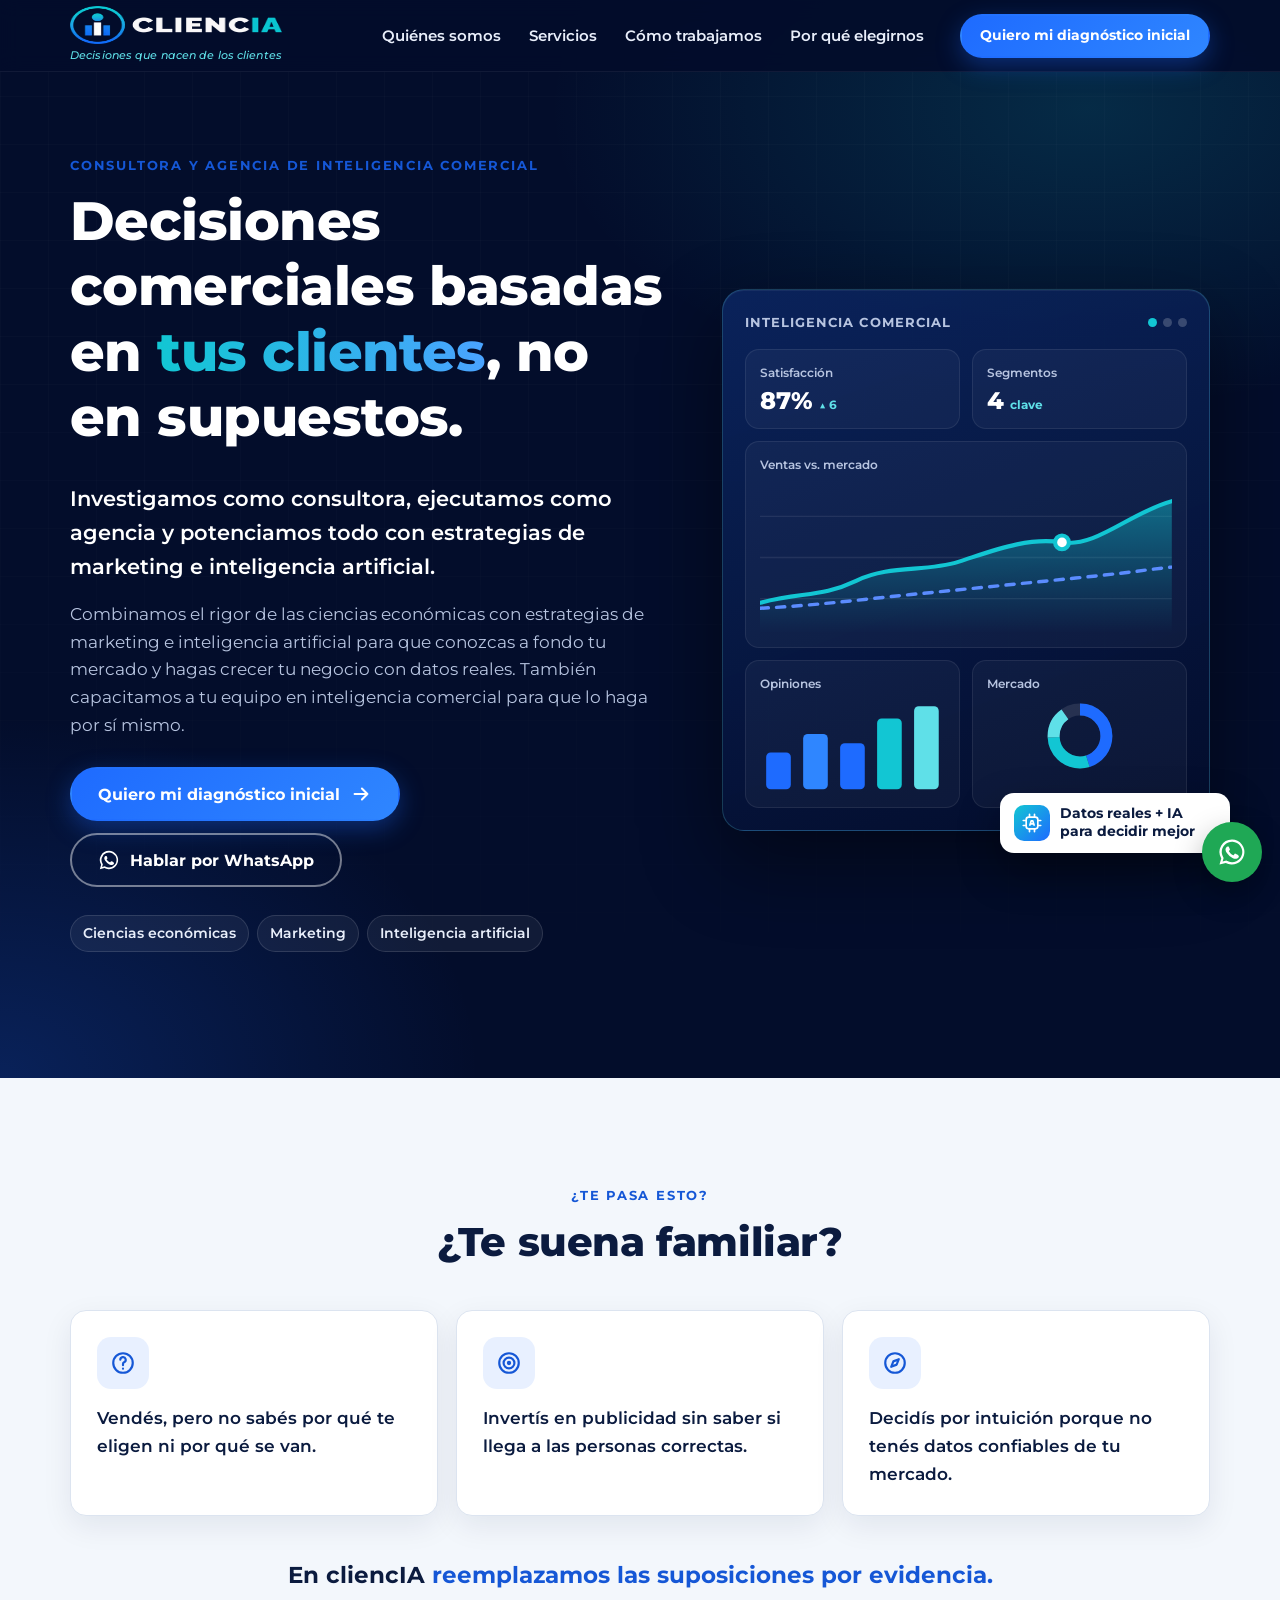
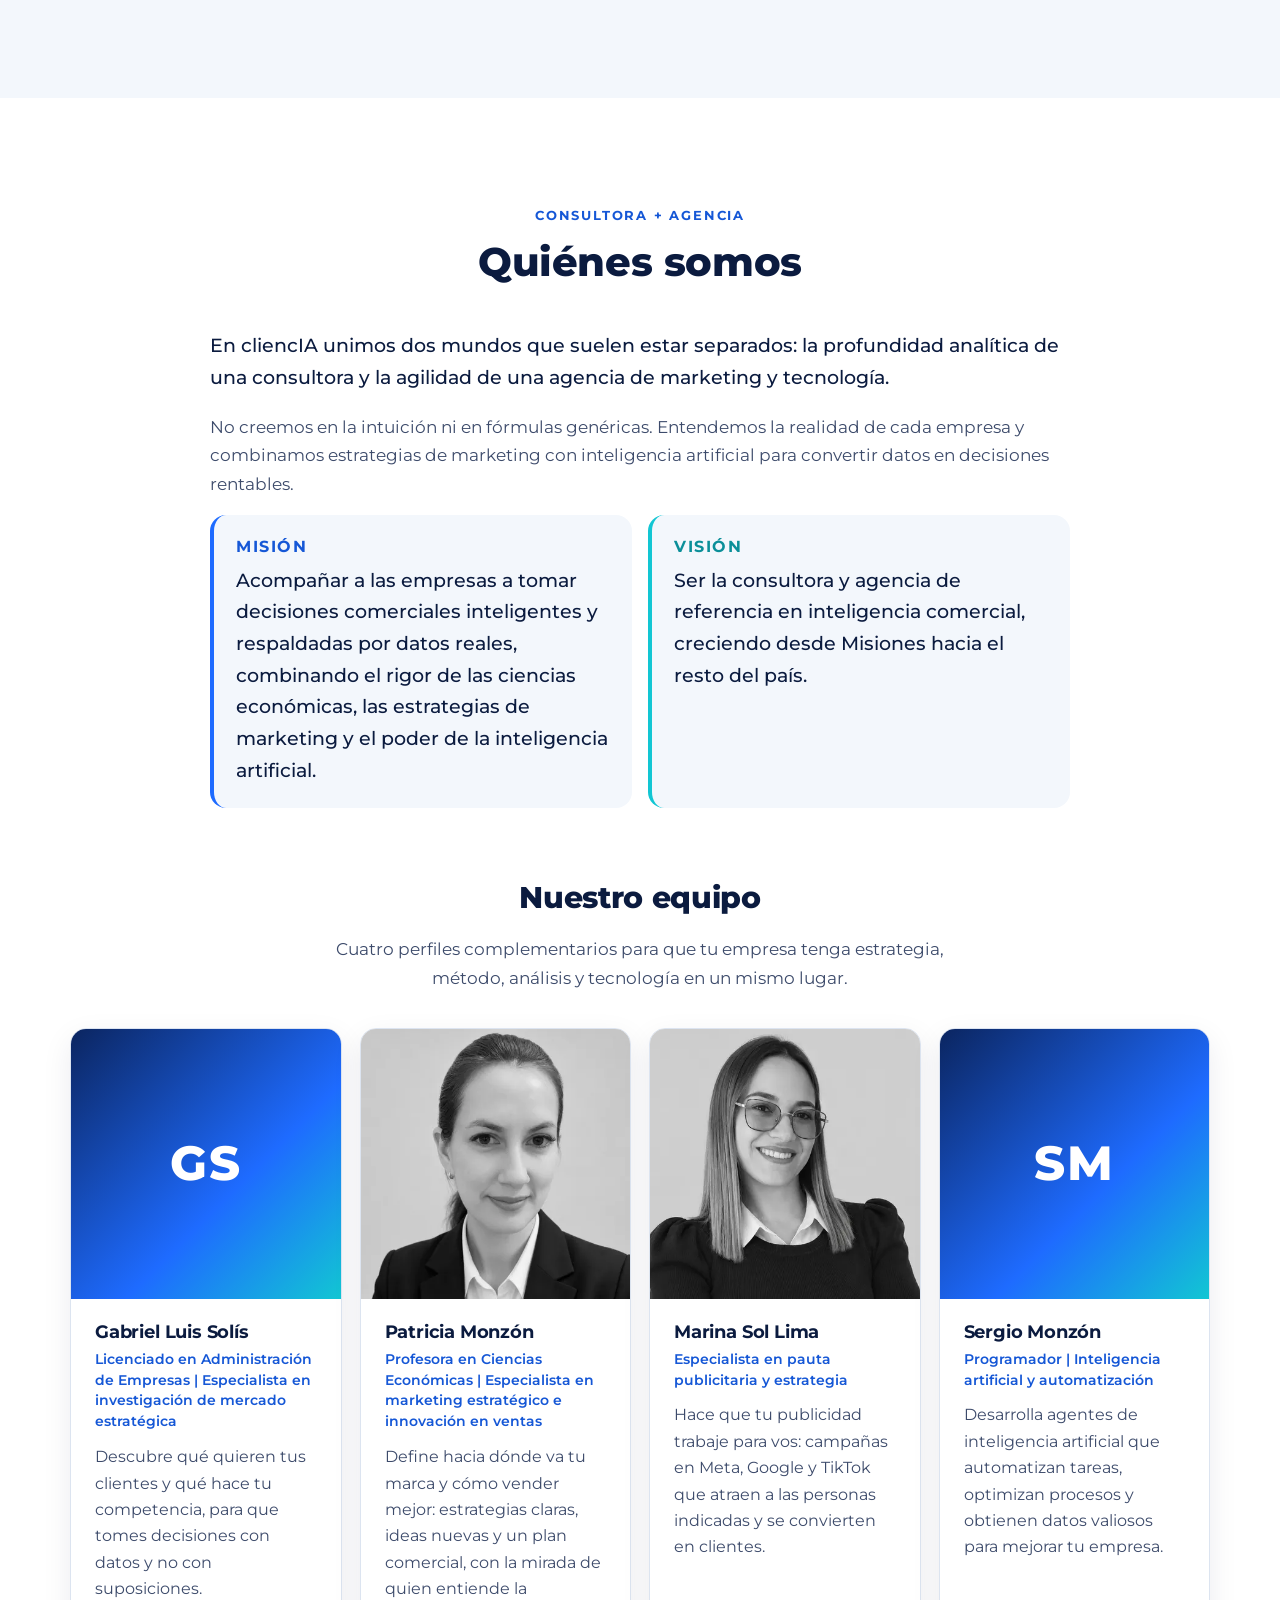
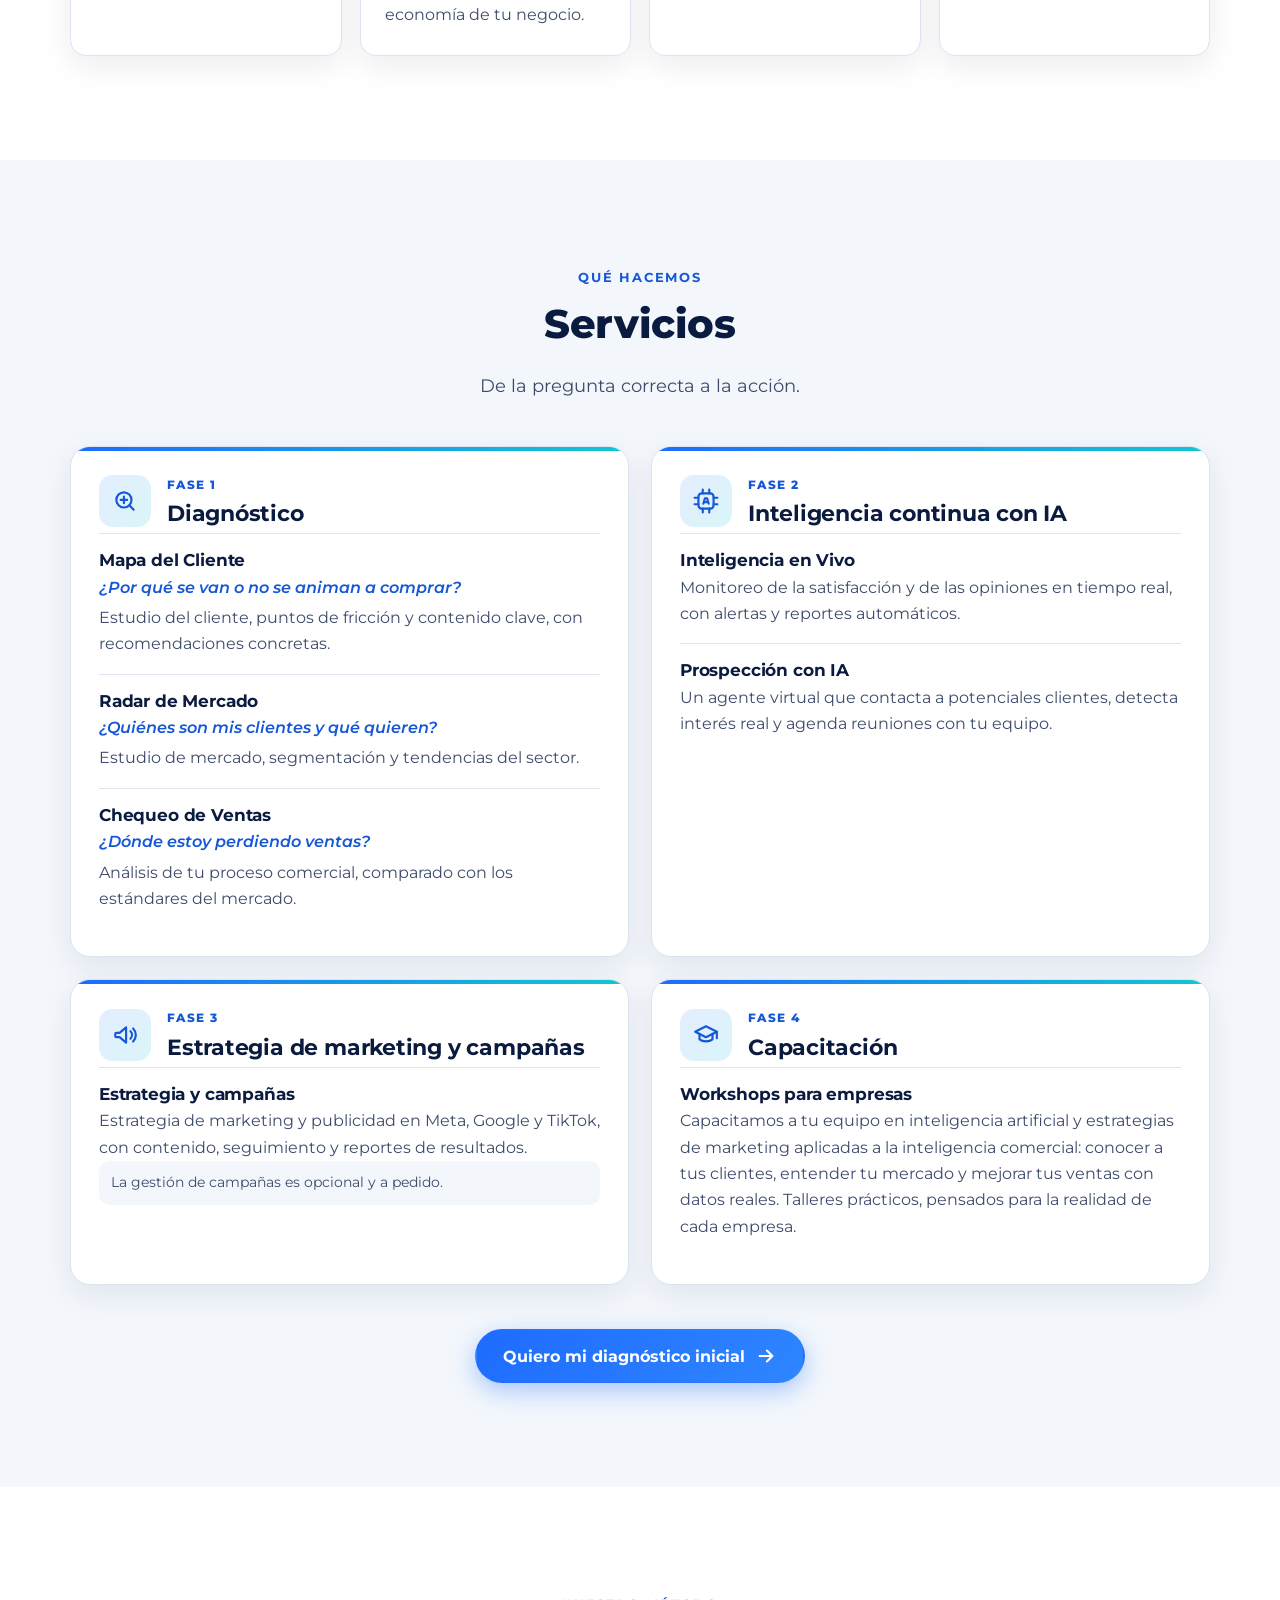
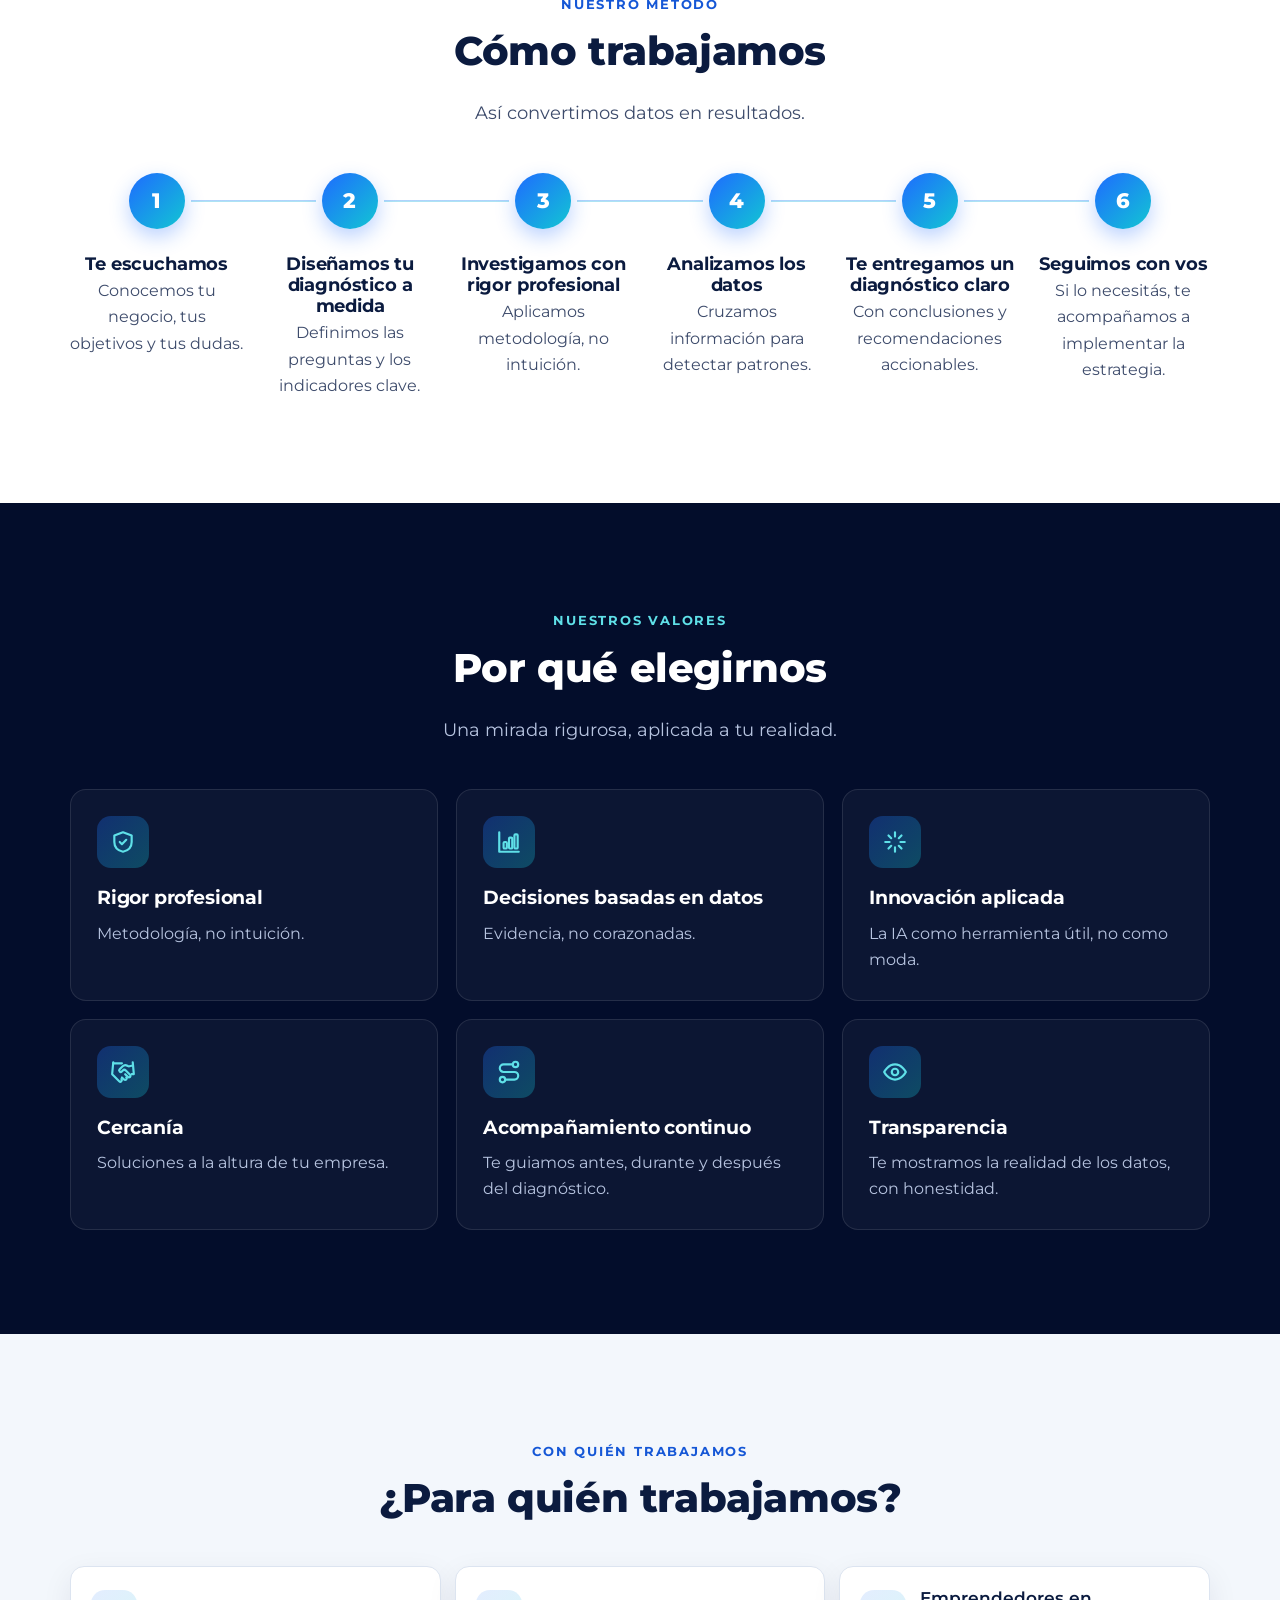
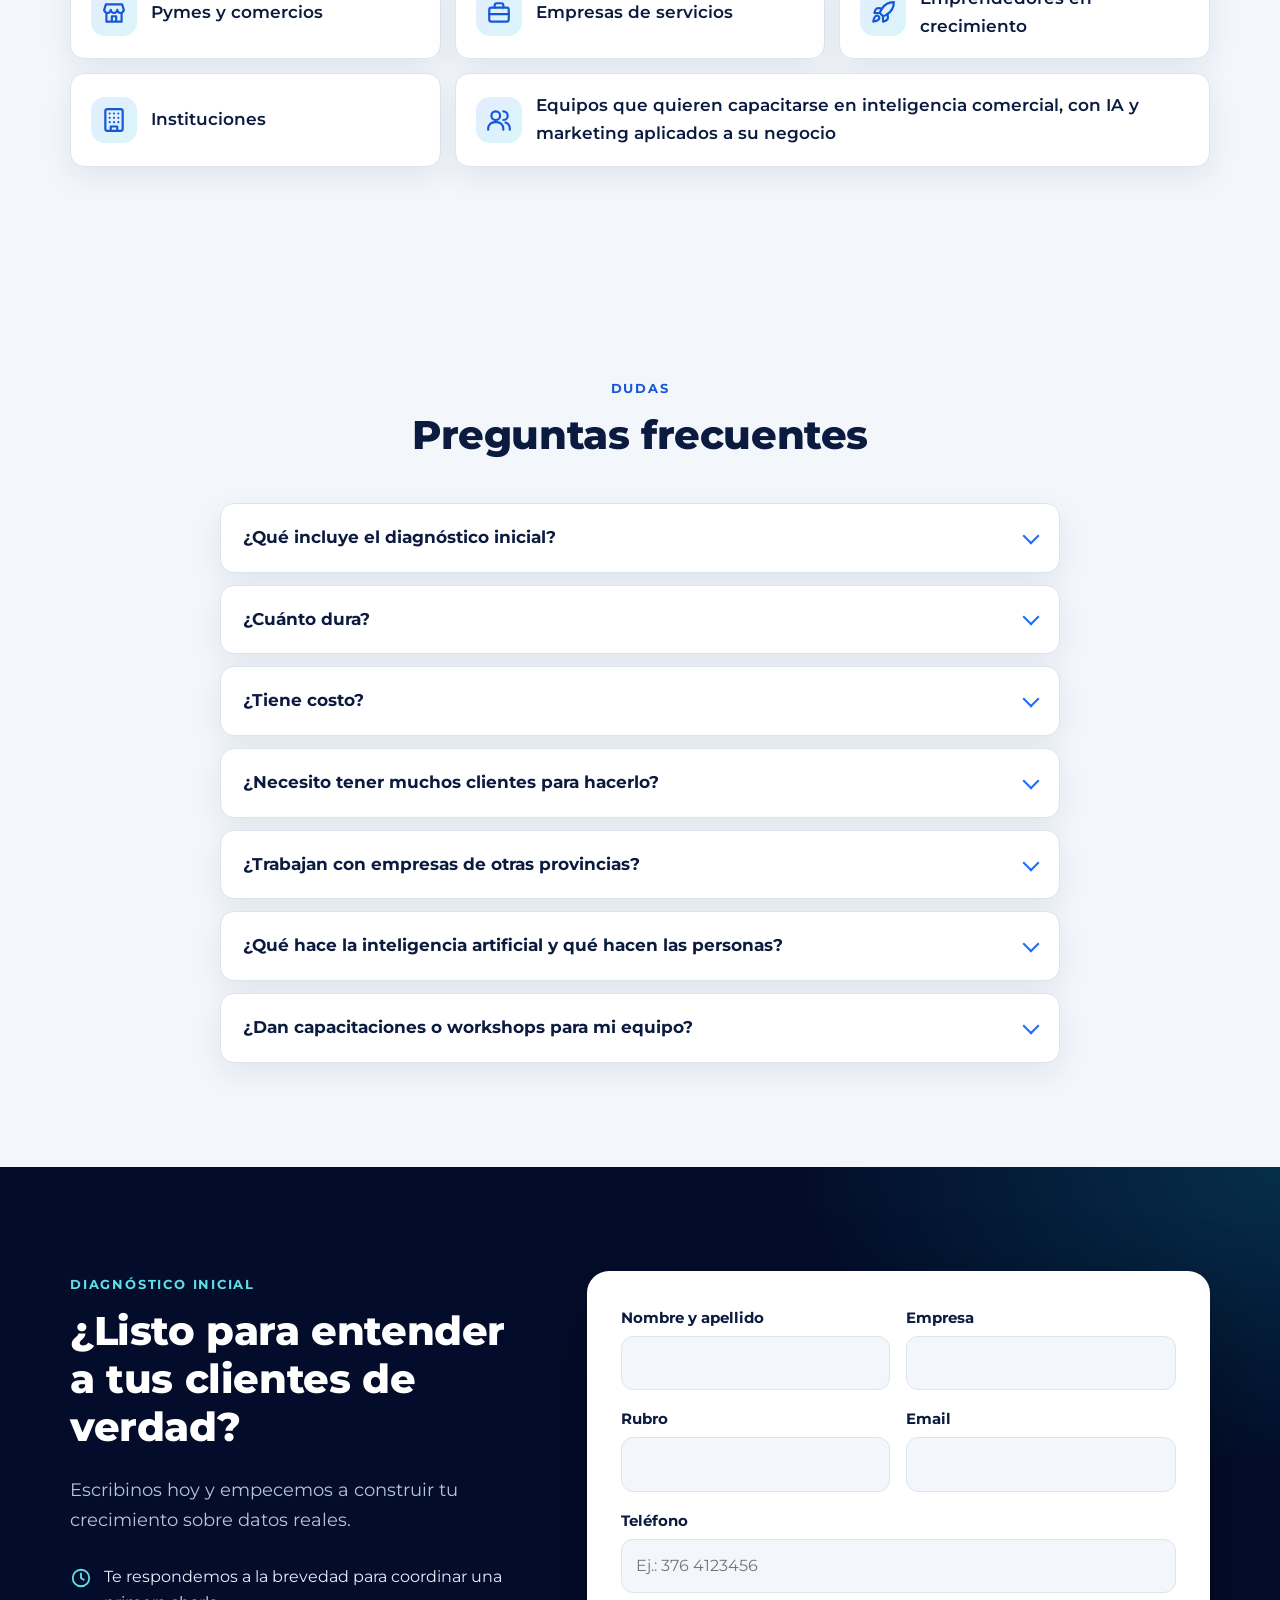
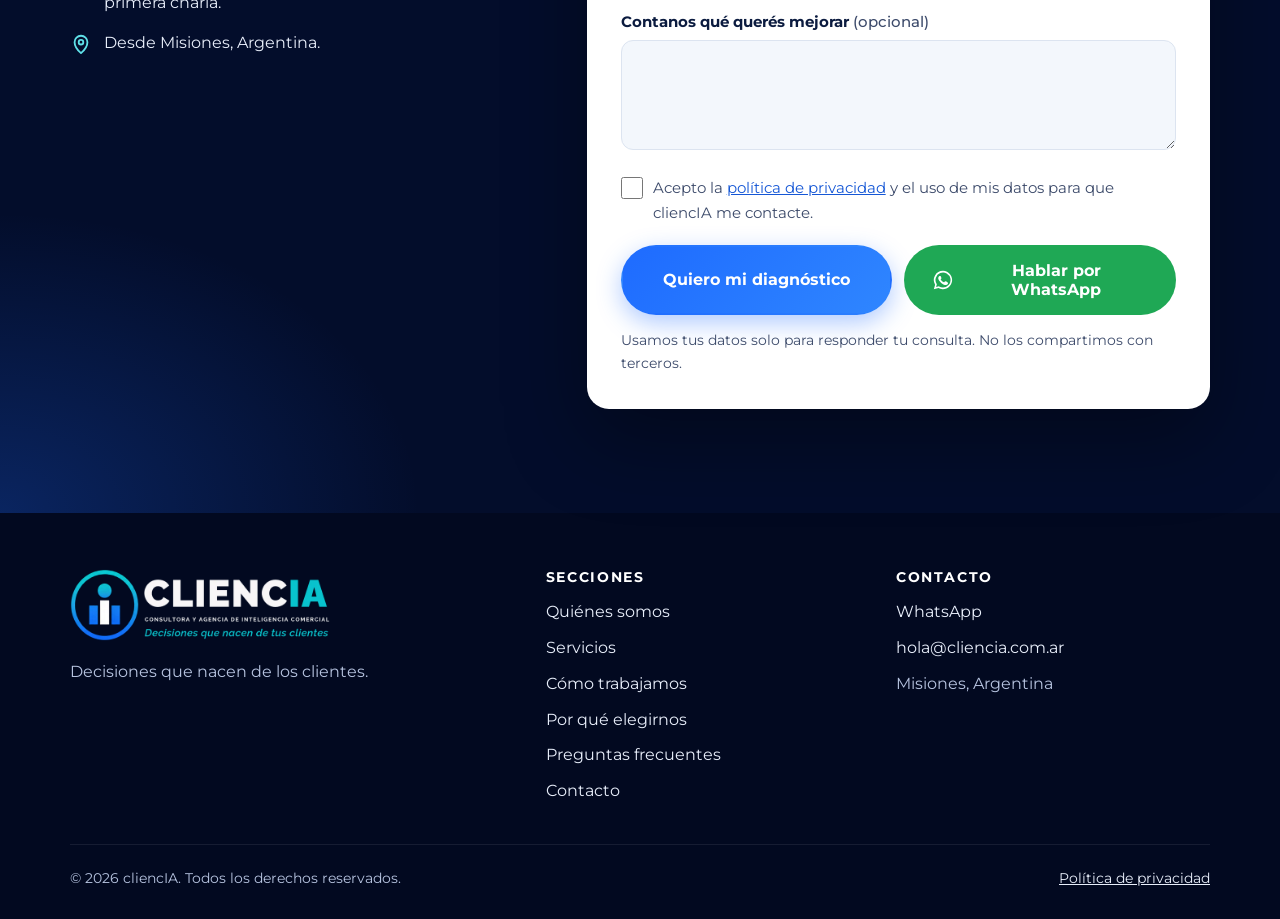
==== index.html @ 1b444d72 "SEO: metadatos, datos estructurados, sitemap, robots, íconos e imagen para compartir Co-Authored-By:" ====
<!DOCTYPE html>
<html lang="es-AR">
<head>
<meta charset="UTF-8">
<meta name="viewport" content="width=device-width, initial-scale=1">
<title>cliencIA | Consultora de inteligencia comercial, marketing e IA en Misiones</title>
<meta name="description" content="Consultora y agencia de inteligencia comercial en Misiones, Argentina. Investigación de mercado, estudios de clientes, marketing digital e inteligencia artificial para que tu empresa decida con datos reales.">
<meta name="robots" content="index, follow, max-image-preview:large, max-snippet:-1">
<meta name="author" content="cliencIA">
<meta name="theme-color" content="#030D2B">
<link rel="canonical" href="https://cliencia.com.ar/">
<link rel="alternate" hreflang="es-AR" href="https://cliencia.com.ar/">
<link rel="icon" href="/favicon.ico" sizes="48x48">
<link rel="icon" type="image/png" href="/favicon.png" sizes="96x96">
<link rel="apple-touch-icon" href="/apple-touch-icon.png">

<meta property="og:type" content="website">
<meta property="og:locale" content="es_AR">
<meta property="og:site_name" content="cliencIA">
<meta property="og:title" content="cliencIA | Decisiones que nacen de los clientes">
<meta property="og:description" content="Investigamos como consultora, ejecutamos como agencia y potenciamos todo con estrategias de marketing e inteligencia artificial.">
<meta property="og:url" content="https://cliencia.com.ar/">
<meta property="og:image" content="https://cliencia.com.ar/og-image.jpg">
<meta property="og:image:width" content="1200">
<meta property="og:image:height" content="630">
<meta property="og:image:alt" content="cliencIA, consultora y agencia de inteligencia comercial">
<meta name="twitter:card" content="summary_large_image">
<meta name="twitter:title" content="cliencIA | Decisiones que nacen de los clientes">
<meta name="twitter:description" content="Investigamos como consultora, ejecutamos como agencia y potenciamos todo con estrategias de marketing e inteligencia artificial.">
<meta name="twitter:image" content="https://cliencia.com.ar/og-image.jpg">

<link rel="preconnect" href="https://fonts.googleapis.com">
<link rel="preconnect" href="https://fonts.gstatic.com" crossorigin>
<link href="https://fonts.googleapis.com/css2?family=Montserrat:ital,wght@0,400;0,500;0,600;0,700;0,800;1,500&display=swap" rel="stylesheet">

<script type="application/ld+json">
{
  "@context": "https://schema.org",
  "@graph": [
    {
      "@type": "WebSite",
      "@id": "https://cliencia.com.ar/#website",
      "url": "https://cliencia.com.ar/",
      "name": "cliencIA",
      "inLanguage": "es-AR",
      "publisher": { "@id": "https://cliencia.com.ar/#organization" }
    },
    {
      "@type": ["Organization", "ProfessionalService"],
      "@id": "https://cliencia.com.ar/#organization",
      "name": "cliencIA",
      "alternateName": "cliencIA - Consultora y agencia de inteligencia comercial",
      "description": "Consultora y agencia de inteligencia comercial. Investigación de mercado, estudios de clientes, estrategia de marketing, campañas digitales e inteligencia artificial aplicada a las ventas.",
      "slogan": "Decisiones que nacen de los clientes",
      "url": "https://cliencia.com.ar/",
      "logo": "https://cliencia.com.ar/logo.png",
      "image": "https://cliencia.com.ar/og-image.jpg",
      "address": { "@type": "PostalAddress", "addressRegion": "Misiones", "addressCountry": "AR" },
      "areaServed": [
        { "@type": "State", "name": "Misiones" },
        { "@type": "Country", "name": "Argentina" }
      ],
      "knowsAbout": ["Inteligencia comercial", "Investigación de mercado", "Marketing estratégico", "Publicidad digital", "Inteligencia artificial", "Automatización de procesos"],
      "employee": [
        { "@type": "Person", "name": "Gabriel Luis Solís", "jobTitle": "Licenciado en Administración de Empresas, especialista en investigación de mercado estratégica" },
        { "@type": "Person", "name": "Patricia Monzón", "jobTitle": "Profesora en Ciencias Económicas, especialista en marketing estratégico e innovación en ventas" },
        { "@type": "Person", "name": "Marina Sol Lima", "jobTitle": "Especialista en pauta publicitaria y estrategia" },
        { "@type": "Person", "name": "Sergio Monzón", "jobTitle": "Programador, inteligencia artificial y automatización" }
      ],
      "hasOfferCatalog": {
        "@type": "OfferCatalog",
        "name": "Servicios",
        "itemListElement": [
          { "@type": "Offer", "itemOffered": { "@type": "Service", "name": "Mapa del Cliente", "description": "Estudio del cliente, puntos de fricción y contenido clave, con recomendaciones concretas." } },
          { "@type": "Offer", "itemOffered": { "@type": "Service", "name": "Radar de Mercado", "description": "Estudio de mercado, segmentación y tendencias del sector." } },
          { "@type": "Offer", "itemOffered": { "@type": "Service", "name": "Chequeo de Ventas", "description": "Análisis del proceso comercial, comparado con los estándares del mercado." } },
          { "@type": "Offer", "itemOffered": { "@type": "Service", "name": "Inteligencia en Vivo", "description": "Monitoreo de la satisfacción y de las opiniones en tiempo real, con alertas y reportes automáticos." } },
          { "@type": "Offer", "itemOffered": { "@type": "Service", "name": "Prospección con IA", "description": "Agente virtual que contacta a potenciales clientes, detecta interés real y agenda reuniones." } },
          { "@type": "Offer", "itemOffered": { "@type": "Service", "name": "Estrategia y campañas", "description": "Estrategia de marketing y publicidad en Meta, Google y TikTok." } },
          { "@type": "Offer", "itemOffered": { "@type": "Service", "name": "Workshops para empresas", "description": "Capacitación en inteligencia artificial y estrategias de marketing aplicadas a la inteligencia comercial." } }
        ]
      }
    }
  ]
}
</script>

<!--
  ANALÍTICA: pegar acá los códigos reales.
  Google Analytics 4 (reemplazar G-XXXXXXXXXX):
  <script async src="https://www.googletagmanager.com/gtag/js?id=G-XXXXXXXXXX"></script>
  <script>window.dataLayer=window.dataLayer||[];function gtag(){dataLayer.push(arguments);}gtag('js',new Date());gtag('config','G-XXXXXXXXXX');</script>

  Píxel de Meta (reemplazar PIXEL_ID):
  <script>!function(f,b,e,v,n,t,s){if(f.fbq)return;n=f.fbq=function(){n.callMethod?n.callMethod.apply(n,arguments):n.queue.push(arguments)};if(!f._fbq)f._fbq=n;n.push=n;n.loaded=!0;n.version='2.0';n.queue=[];t=b.createElement(e);t.async=!0;t.src=v;s=b.getElementsByTagName(e)[0];s.parentNode.insertBefore(t,s)}(window,document,'script','https://connect.facebook.net/en_US/fbevents.js');fbq('init','PIXEL_ID');fbq('track','PageView');</script>
-->

<style>
:root{
  --navy-900:#030D2B;
  --navy-800:#071A45;
  --navy-700:#0B2560;
  --blue:#1E6BFF;
  --blue-600:#1557D6;
  --teal:#12C6D3;
  --teal-300:#5FE0E8;
  --ink:#0B1B3F;
  --ink-soft:#3D4B6B;
  --line:#DCE4F0;
  --bg-soft:#F3F7FC;
  --white:#FFFFFF;
  --on-dark:#E8EEFA;
  --on-dark-soft:#B7C4E0;
  --wa:#1FA855;
  --radius:16px;
  --shadow:0 10px 30px rgba(7,26,69,.08);
  --header-h:72px;
}
*,*::before,*::after{box-sizing:border-box}
html{scroll-behavior:smooth;-webkit-text-size-adjust:100%}
@media (prefers-reduced-motion:reduce){html{scroll-behavior:auto}*{transition:none!important;animation:none!important}}
body{
  margin:0;font-family:'Montserrat',system-ui,-apple-system,'Segoe UI',Roboto,Arial,sans-serif;
  font-size:16px;line-height:1.65;color:var(--ink);background:var(--white);
  -webkit-font-smoothing:antialiased;overflow-x:hidden;
}
img,svg{max-width:100%;display:block}
a{color:inherit}
h1,h2,h3,h4{line-height:1.2;margin:0 0 .6em;letter-spacing:-.01em}
h1{font-size:clamp(2rem,6.4vw,3.4rem);font-weight:800}
h2{font-size:clamp(1.7rem,4.6vw,2.5rem);font-weight:800}
h3{font-size:1.2rem;font-weight:700}
p{margin:0 0 1em}
.container{width:100%;max-width:1180px;margin:0 auto;padding:0 20px}
section{padding:72px 0;scroll-margin-top:var(--header-h)}
@media (min-width:900px){section{padding:104px 0}}
.section-head{max-width:720px;margin:0 auto 44px;text-align:center}
.section-head p{font-size:1.125rem;color:var(--ink-soft);margin:0}
.eyebrow{display:inline-block;font-size:.8rem;font-weight:700;letter-spacing:.14em;text-transform:uppercase;color:var(--blue-600);margin-bottom:12px}
.dark .eyebrow{color:var(--teal-300)}
.dark{background:var(--navy-900);color:var(--on-dark)}
.dark h2,.dark h3{color:var(--white)}
.dark .section-head p{color:var(--on-dark-soft)}
.soft{background:var(--bg-soft)}
.skip{position:absolute;left:-9999px;top:8px;background:var(--white);color:var(--ink);padding:10px 14px;border-radius:8px;z-index:200}
.skip:focus{left:8px}

/* Botones */
.btn{
  display:inline-flex;align-items:center;justify-content:center;gap:10px;
  min-height:52px;padding:14px 26px;border-radius:999px;border:2px solid transparent;
  font-family:inherit;font-weight:700;font-size:1rem;line-height:1.2;text-decoration:none;cursor:pointer;
  transition:transform .15s ease,box-shadow .2s ease,background .2s ease,color .2s ease;
  text-align:center;
}
.btn:hover{transform:translateY(-2px)}
.btn:focus-visible,a:focus-visible,button:focus-visible,input:focus-visible,select:focus-visible,textarea:focus-visible,summary:focus-visible{outline:3px solid var(--teal);outline-offset:3px}
.btn-primary{background:linear-gradient(135deg,var(--blue),#2F86FF);color:var(--white);box-shadow:0 8px 24px rgba(30,107,255,.35)}
.btn-primary:hover{box-shadow:0 12px 30px rgba(30,107,255,.45)}
.btn-wa{background:var(--wa);color:var(--white)}
.btn-wa:hover{background:#178F47}
.btn-ghost{background:transparent;color:var(--white);border-color:rgba(255,255,255,.45)}
.btn-ghost:hover{border-color:var(--teal);color:var(--teal-300)}
.btn svg{width:22px;height:22px;flex:none}

/* Header */
.site-header{
  position:fixed;inset:0 0 auto 0;z-index:100;height:var(--header-h);
  background:rgba(3,13,43,.92);backdrop-filter:blur(10px);-webkit-backdrop-filter:blur(10px);
  border-bottom:1px solid rgba(255,255,255,.06);transition:box-shadow .2s ease;
}
.site-header.scrolled{box-shadow:0 6px 24px rgba(0,0,0,.35)}
.nav{height:100%;display:flex;align-items:center;gap:16px}
.brand{display:flex;flex-direction:column;justify-content:center;text-decoration:none;flex:none;min-width:0}
.brand img{height:34px;width:auto}
.brand small{font-size:.68rem;font-style:italic;font-weight:500;color:var(--teal-300);margin-top:3px;white-space:nowrap;letter-spacing:.01em}
.nav-links{display:none;list-style:none;margin:0 0 0 auto;padding:0;gap:4px}
.nav-links a{display:block;padding:10px 12px;border-radius:8px;color:var(--on-dark);text-decoration:none;font-weight:600;font-size:.95rem;position:relative}
.nav-links a:hover{color:var(--white)}
.nav-links a.active{color:var(--teal-300)}
.nav-links a.active::after{content:"";position:absolute;left:12px;right:12px;bottom:4px;height:2px;border-radius:2px;background:var(--teal)}
.nav-cta{margin-left:auto;min-height:44px;padding:10px 18px;font-size:.9rem}
.nav-cta .long{display:none}
.menu-toggle{
  width:44px;height:44px;flex:none;border:0;border-radius:10px;background:rgba(255,255,255,.08);
  color:var(--white);display:grid;place-items:center;cursor:pointer;
}
.menu-toggle svg{width:24px;height:24px}
.menu-toggle .i-close{display:none}
.menu-open .menu-toggle .i-open{display:none}
.menu-open .menu-toggle .i-close{display:block}
.mobile-menu{
  position:fixed;top:var(--header-h);left:0;right:0;background:var(--navy-900);
  border-bottom:1px solid rgba(255,255,255,.08);padding:8px 20px 24px;
  transform:translateY(-12px);opacity:0;visibility:hidden;transition:.2s ease;z-index:99;
}
.menu-open .mobile-menu{transform:none;opacity:1;visibility:visible}
.mobile-menu ul{list-style:none;margin:0;padding:0}
.mobile-menu a{display:block;padding:14px 4px;color:var(--on-dark);text-decoration:none;font-weight:600;font-size:1.05rem;border-bottom:1px solid rgba(255,255,255,.08)}
.mobile-menu a.active{color:var(--teal-300)}
@media (min-width:480px){.nav-cta .long{display:inline}.nav-cta .short{display:none}}
@media (max-width:479px){
  .nav{gap:10px}
  .brand small{white-space:normal;max-width:150px;line-height:1.25;font-size:.62rem}
  .nav-cta{padding:10px 14px;font-size:.85rem}
}
@media (max-width:359px){.brand small{display:none}.brand img{height:30px}}
@media (min-width:1080px){
  .brand img{height:38px}
  .nav-links{display:flex}
  .nav-cta{margin-left:8px}
  .menu-toggle,.mobile-menu{display:none}
}

/* Hero */
.hero{
  position:relative;overflow:hidden;padding:calc(var(--header-h) + 48px) 0 72px;
  background:
    radial-gradient(900px 500px at 85% 10%,rgba(18,198,211,.16),transparent 60%),
    radial-gradient(800px 600px at 0% 100%,rgba(30,107,255,.22),transparent 60%),
    var(--navy-900);
  color:var(--on-dark);
}
.hero::before{
  content:"";position:absolute;inset:0;pointer-events:none;opacity:.35;
  background-image:linear-gradient(rgba(255,255,255,.05) 1px,transparent 1px),linear-gradient(90deg,rgba(255,255,255,.05) 1px,transparent 1px);
  background-size:48px 48px;mask-image:linear-gradient(to bottom,#000 30%,transparent);
  -webkit-mask-image:linear-gradient(to bottom,#000 30%,transparent);
}
.hero-grid{position:relative;display:grid;gap:48px;align-items:center}
.hero h1{color:var(--white)}
.hero h1 .hl{background:linear-gradient(90deg,var(--teal),#4AA3FF);-webkit-background-clip:text;background-clip:text;color:transparent}
.hero .lead{font-size:clamp(1.1rem,2.6vw,1.3rem);font-weight:600;color:var(--white);margin-bottom:16px}
.hero .support{color:var(--on-dark-soft);font-size:1.05rem;max-width:620px}
.hero-actions{display:flex;flex-direction:column;gap:12px;margin-top:28px}
.hero-chips{display:flex;flex-wrap:wrap;gap:8px;margin-top:28px;padding:0;list-style:none}
.hero-chips li{font-size:.85rem;font-weight:600;padding:6px 12px;border-radius:999px;background:rgba(255,255,255,.06);border:1px solid rgba(255,255,255,.12);color:var(--on-dark)}
@media (min-width:560px){.hero-actions{flex-direction:row;flex-wrap:wrap}}
@media (min-width:960px){
  .hero{padding:calc(var(--header-h) + 80px) 0 110px}
  .hero-grid{grid-template-columns:1.1fr .9fr;gap:56px}
}

/* Visual del hero (panel de datos) */
.hero-visual{position:relative;max-width:520px;width:100%;margin:0 auto}
.panel{
  position:relative;border-radius:22px;padding:22px;
  background:linear-gradient(160deg,rgba(11,37,96,.9),rgba(3,13,43,.95));
  border:1px solid rgba(95,224,232,.22);box-shadow:0 30px 80px rgba(0,0,0,.45),inset 0 1px 0 rgba(255,255,255,.06);
}
.panel-top{display:flex;align-items:center;justify-content:space-between;margin-bottom:16px}
.panel-top span{font-size:.8rem;font-weight:700;letter-spacing:.08em;text-transform:uppercase;color:var(--on-dark-soft)}
.dots{display:flex;gap:6px}.dots i{width:9px;height:9px;border-radius:50%;background:rgba(255,255,255,.2)}
.dots i:first-child{background:var(--teal)}
.panel-grid{display:grid;grid-template-columns:1fr 1fr;gap:12px}
.tile{background:rgba(255,255,255,.04);border:1px solid rgba(255,255,255,.08);border-radius:14px;padding:14px}
.tile.wide{grid-column:1/-1}
.tile .lbl{font-size:.74rem;color:var(--on-dark-soft);font-weight:600;margin-bottom:4px}
.tile .val{font-size:1.5rem;font-weight:800;color:var(--white);line-height:1.1}
.tile .val small{font-size:.75rem;font-weight:700;color:var(--teal-300);margin-left:6px}
.float-badge{
  position:absolute;right:-6px;bottom:-22px;display:flex;align-items:center;gap:10px;
  background:var(--white);color:var(--ink);border-radius:14px;padding:12px 14px;box-shadow:0 18px 40px rgba(0,0,0,.35);
  font-size:.85rem;font-weight:700;max-width:230px;line-height:1.3;
}
.float-badge .ic{width:36px;height:36px;border-radius:10px;display:grid;place-items:center;background:linear-gradient(135deg,var(--teal),var(--blue));color:#fff;flex:none}
.float-badge .ic svg{width:20px;height:20px}
@media (min-width:600px){.float-badge{right:-20px}}

/* Tarjetas genéricas */
.cards{display:grid;gap:18px}
.card{background:var(--white);border:1px solid var(--line);border-radius:var(--radius);padding:26px;box-shadow:var(--shadow)}
.card p{color:var(--ink-soft);margin:0}
.icon{
  width:52px;height:52px;border-radius:14px;display:grid;place-items:center;margin-bottom:18px;
  background:linear-gradient(135deg,rgba(30,107,255,.12),rgba(18,198,211,.16));color:var(--blue-600);
}
.icon svg{width:26px;height:26px}

/* Problema */
.problem .card{display:flex;gap:16px;align-items:flex-start}
.problem .card .icon{margin:0;flex:none;background:rgba(30,107,255,.1)}
.problem .card p{color:var(--ink);font-weight:600;font-size:1.06rem}
.problem-close{
  margin:40px auto 0;max-width:760px;text-align:center;font-size:clamp(1.15rem,3vw,1.45rem);font-weight:700;color:var(--ink);
}
.problem-close strong{color:var(--blue-600)}
@media (min-width:820px){.problem .cards{grid-template-columns:repeat(3,1fr)}.problem .card{flex-direction:column}}

/* Quiénes somos */
.about-grid{display:grid;gap:36px;align-items:start}
.about-text p{font-size:1.08rem;color:var(--ink-soft)}
.about-text p:first-of-type{font-size:1.2rem;color:var(--ink);font-weight:500}
.mv{display:grid;gap:16px;margin-top:8px}
.mv-box{border-radius:var(--radius);padding:22px;background:var(--bg-soft);border-left:4px solid var(--blue)}
.mv-box.vision{border-left-color:var(--teal)}
.mv-box h3{font-size:1rem;text-transform:uppercase;letter-spacing:.1em;color:var(--blue-600);margin-bottom:8px}
.mv-box.vision h3{color:#0B8F99}
.mv-box p{margin:0;color:var(--ink);font-size:1rem}
@media (min-width:700px){.mv{grid-template-columns:1fr 1fr}}
.team{margin-top:72px}
.team-head{text-align:center;max-width:680px;margin:0 auto 36px}
.team-head h3{font-size:clamp(1.4rem,3.6vw,1.9rem);font-weight:800}
.team-head p{color:var(--ink-soft);font-size:1.08rem;margin:0}
.member{padding:0;overflow:hidden;display:flex;flex-direction:column}
.member-photo{width:100%;aspect-ratio:1/1;height:auto;object-fit:cover;display:block;background:var(--bg-soft)}
.member-photo.initials{
  display:grid;place-items:center;font-size:3rem;font-weight:800;letter-spacing:.04em;color:var(--white);
  background:linear-gradient(135deg,var(--navy-700),var(--blue) 60%,var(--teal));
}
.member-body{padding:22px 24px 26px}
.member h4{font-size:1.15rem;margin-bottom:6px}
.member .member-role{font-size:.9rem;font-weight:600;color:var(--blue-600);line-height:1.45;margin-bottom:12px}
@media (min-width:640px){.team .cards{grid-template-columns:1fr 1fr}}
@media (min-width:1080px){.team .cards{grid-template-columns:repeat(4,1fr)}}

/* Servicios */
.phases{display:grid;gap:22px}
.phase{
  background:var(--white);border:1px solid var(--line);border-radius:20px;padding:28px;box-shadow:var(--shadow);
  display:flex;flex-direction:column;position:relative;overflow:hidden;
}
.phase::before{content:"";position:absolute;inset:0 0 auto 0;height:4px;background:linear-gradient(90deg,var(--blue),var(--teal))}
.phase-tag{font-size:.78rem;font-weight:800;letter-spacing:.12em;text-transform:uppercase;color:var(--blue-600);margin-bottom:6px}
.phase h3{font-size:1.35rem;margin-bottom:18px}
.phase-head{display:flex;gap:16px;align-items:center;margin-bottom:6px}
.phase-head .icon{margin:0;flex:none}
.svc{padding:16px 0;border-top:1px solid var(--line)}
.svc:first-of-type{border-top:0;padding-top:4px}
.svc h4{font-size:1.06rem;margin:0 0 4px;color:var(--ink)}
.svc .q{font-style:italic;font-weight:600;color:var(--blue-600);margin:0 0 4px}
.svc p{color:var(--ink-soft);margin:0}
.note{font-size:.9rem;color:var(--ink-soft);background:var(--bg-soft);border-radius:10px;padding:10px 12px;margin-top:12px}
.center-cta{text-align:center;margin-top:44px}
@media (min-width:860px){.phases{grid-template-columns:1fr 1fr}}

/* Cómo trabajamos */
.steps{list-style:none;margin:0;padding:0;display:grid;gap:0;position:relative;counter-reset:step}
.step{position:relative;display:grid;grid-template-columns:56px 1fr;gap:18px;padding-bottom:30px;align-content:start}
.step:last-child{padding-bottom:0}
.step::before{
  content:"";position:absolute;left:27px;top:56px;bottom:0;width:2px;background:linear-gradient(var(--blue),var(--teal));opacity:.35;
}
.step:last-child::before{display:none}
.step-num{
  width:56px;height:56px;border-radius:50%;display:grid;place-items:center;
  background:linear-gradient(135deg,var(--blue),var(--teal));color:var(--white);font-weight:800;font-size:1.3rem;
  box-shadow:0 8px 20px rgba(30,107,255,.3);position:relative;z-index:1;
}
.step h3{font-size:1.1rem;margin:12px 0 4px;color:var(--ink)}
.step p{margin:0;color:var(--ink-soft)}
@media (min-width:1000px){
  .steps{grid-template-columns:repeat(6,1fr);gap:20px}
  .step{grid-template-columns:1fr;text-align:center;padding:0;justify-items:center}
  .step::before{left:calc(50% + 34px);right:calc(-50% + 14px);width:auto;top:27px;bottom:auto;height:2px}
  .step h3{margin-top:6px}
}

/* Por qué elegirnos */
.why .card{background:rgba(255,255,255,.04);border-color:rgba(255,255,255,.1);box-shadow:none}
.why .card p{color:var(--on-dark-soft)}
.why .icon{background:linear-gradient(135deg,rgba(30,107,255,.3),rgba(18,198,211,.3));color:var(--teal-300)}
@media (min-width:640px){.why .cards{grid-template-columns:1fr 1fr}}
@media (min-width:1000px){.why .cards{grid-template-columns:repeat(3,1fr)}}

/* Para quién */
.audience{display:grid;gap:14px;list-style:none;margin:0;padding:0}
.audience li{display:flex;align-items:center;gap:14px;background:var(--white);border:1px solid var(--line);border-radius:14px;padding:18px 20px;font-weight:600;font-size:1.05rem;box-shadow:var(--shadow)}
.audience .icon{margin:0;width:46px;height:46px;flex:none}
@media (min-width:700px){.audience{grid-template-columns:1fr 1fr}.audience li:last-child{grid-column:1/-1}}
@media (min-width:1000px){.audience{grid-template-columns:repeat(3,1fr)}.audience li:last-child{grid-column:span 2}}

/* Prueba social */
.proof .card{display:flex;flex-direction:column;gap:16px}
.proof blockquote{margin:0;font-size:1.05rem;color:var(--ink);font-style:italic}
.proof .who{display:flex;align-items:center;gap:12px;margin-top:auto}
.avatar{width:44px;height:44px;border-radius:50%;background:linear-gradient(135deg,var(--blue),var(--teal));flex:none}
.proof .who strong{display:block;font-size:.98rem}
.proof .who span{font-size:.9rem;color:var(--ink-soft)}
.placeholder{border-style:dashed}
@media (min-width:860px){.proof .cards{grid-template-columns:repeat(3,1fr)}}

/* FAQ */
.faq{max-width:840px;margin:0 auto;display:grid;gap:12px}
.faq details{background:var(--white);border:1px solid var(--line);border-radius:14px;box-shadow:var(--shadow)}
.faq summary{
  list-style:none;cursor:pointer;padding:20px 56px 20px 22px;font-weight:700;font-size:1.05rem;position:relative;color:var(--ink);
}
.faq summary::-webkit-details-marker{display:none}
.faq summary::after{
  content:"";position:absolute;right:22px;top:50%;width:12px;height:12px;margin-top:-8px;
  border-right:2.5px solid var(--blue);border-bottom:2.5px solid var(--blue);transform:rotate(45deg);transition:transform .2s ease;
}
.faq details[open] summary::after{transform:rotate(-135deg);margin-top:-2px}
.faq .answer{padding:0 22px 20px;color:var(--ink-soft)}
.faq .answer p{margin:0}

/* Contacto */
.contact{
  background:
    radial-gradient(800px 500px at 100% 0%,rgba(18,198,211,.18),transparent 60%),
    radial-gradient(700px 500px at 0% 100%,rgba(30,107,255,.25),transparent 60%),
    var(--navy-900);
  color:var(--on-dark);
}
.contact-grid{display:grid;gap:40px;align-items:start}
.contact h2{color:var(--white)}
.contact .intro p{font-size:1.15rem;color:var(--on-dark-soft)}
.contact-points{list-style:none;padding:0;margin:28px 0 0;display:grid;gap:14px}
.contact-points li{display:flex;gap:12px;align-items:flex-start;color:var(--on-dark)}
.contact-points svg{width:22px;height:22px;color:var(--teal-300);flex:none;margin-top:3px}
.form-card{background:var(--white);color:var(--ink);border-radius:22px;padding:26px;box-shadow:0 30px 80px rgba(0,0,0,.35)}
.form-grid{display:grid;gap:16px}
.field label{display:block;font-weight:700;font-size:.95rem;margin-bottom:6px;color:var(--ink)}
.field label .opt{font-weight:500;color:var(--ink-soft)}
.field input,.field textarea{
  width:100%;font:inherit;font-size:16px;color:var(--ink);background:var(--bg-soft);
  border:1.5px solid var(--line);border-radius:12px;padding:13px 14px;transition:border-color .2s,background .2s;
}
.field textarea{min-height:110px;resize:vertical}
.field input:focus,.field textarea:focus{border-color:var(--blue);background:var(--white);outline:none;box-shadow:0 0 0 4px rgba(30,107,255,.15)}
.field.invalid input,.field.invalid textarea{border-color:#C62828;background:#FFF6F6}
.err{display:none;color:#B71C1C;font-size:.88rem;font-weight:600;margin-top:6px}
.field.invalid .err,.check.invalid .err{display:block}
.check{display:flex;flex-wrap:wrap;gap:10px;align-items:flex-start;font-size:.95rem;color:var(--ink-soft)}
.check input{width:22px;height:22px;margin:2px 0 0;accent-color:var(--blue);flex:none}
.check label{flex:1;min-width:0}
.check .err{flex-basis:100%}
.linklike{background:none;border:0;padding:0;font:inherit;color:var(--blue-600);text-decoration:underline;cursor:pointer}
.form-actions{display:flex;flex-direction:column;gap:12px;margin-top:6px}
.form-actions .btn{width:100%}
.form-status{display:none;border-radius:14px;padding:16px;margin-top:16px;font-weight:600}
.form-status.ok{display:block;background:#E8F8EF;color:#0F5C2E;border:1px solid #9ADBB5}
.form-status.fail{display:block;background:#FFF1F1;color:#8E1B1B;border:1px solid #F2B4B4}
.data-note{font-size:.86rem;color:var(--ink-soft);margin:14px 0 0}
@media (min-width:600px){
  .form-grid{grid-template-columns:1fr 1fr}
  .field.full,.check{grid-column:1/-1}
  .form-actions{flex-direction:row}
  .form-card{padding:34px}
}
@media (min-width:980px){.contact-grid{grid-template-columns:.85fr 1.15fr;gap:56px}}

/* Footer */
.site-footer{background:#020920;color:var(--on-dark-soft);padding:56px 0 96px;font-size:.98rem}
@media (min-width:760px){.site-footer{padding-bottom:28px}}
.footer-grid{display:grid;gap:36px}
.footer-brand img{width:260px;max-width:100%;height:auto}
.site-footer h3{font-size:.85rem;text-transform:uppercase;letter-spacing:.12em;color:var(--white);margin-bottom:14px}
.site-footer ul{list-style:none;margin:0;padding:0;display:grid;gap:10px}
.site-footer a{color:var(--on-dark);text-decoration:none}
.site-footer a:hover{color:var(--teal-300)}
.socials{display:flex;gap:10px;margin-top:4px}
.socials a{width:42px;height:42px;border-radius:12px;display:grid;place-items:center;background:rgba(255,255,255,.06);border:1px solid rgba(255,255,255,.1)}
.socials svg{width:20px;height:20px}
.footer-bottom{border-top:1px solid rgba(255,255,255,.08);margin-top:40px;padding-top:22px;display:flex;flex-wrap:wrap;gap:12px 24px;justify-content:space-between;font-size:.9rem}
.footer-bottom .linklike{color:var(--on-dark)}
@media (min-width:760px){.footer-grid{grid-template-columns:1.4fr 1fr 1fr}}

/* WhatsApp flotante */
.wa-float{
  position:fixed;right:18px;bottom:18px;z-index:90;width:60px;height:60px;border-radius:50%;
  background:var(--wa);color:#fff;display:grid;place-items:center;box-shadow:0 12px 30px rgba(0,0,0,.3);
  transition:transform .2s ease;
}
.wa-float:hover{transform:scale(1.07)}
.wa-float svg{width:30px;height:30px}

/* Modal privacidad */
dialog{border:0;border-radius:20px;padding:0;max-width:640px;width:calc(100% - 32px);color:var(--ink);box-shadow:0 30px 80px rgba(0,0,0,.4)}
dialog::backdrop{background:rgba(3,13,43,.7)}
.dlg{padding:28px;max-height:80vh;overflow:auto}
.dlg h2{font-size:1.5rem}
.dlg p,.dlg li{color:var(--ink-soft)}
.dlg-close{position:sticky;top:0;float:right;width:40px;height:40px;border-radius:10px;border:0;background:var(--bg-soft);font-size:1.4rem;cursor:pointer;color:var(--ink)}

/* Aparición al hacer scroll */
.reveal{opacity:0;transform:translateY(18px);transition:opacity .6s ease,transform .6s ease}
.reveal.in{opacity:1;transform:none}
.no-js .reveal{opacity:1;transform:none}
</style>
</head>
<body class="no-js">
<a class="skip" href="#contenido">Saltar al contenido</a>

<!-- ============ ÍCONOS (SVG sprite) ============ -->
<svg width="0" height="0" style="position:absolute" aria-hidden="true">
  <defs>
    <symbol id="i-wa" viewBox="0 0 24 24"><path fill="currentColor" d="M12 2a10 10 0 0 0-8.6 15.1L2 22l5-1.3A10 10 0 1 0 12 2Zm0 18.2a8.2 8.2 0 0 1-4.2-1.2l-.3-.2-3 .8.8-2.9-.2-.3A8.2 8.2 0 1 1 12 20.2Zm4.5-6.1c-.2-.1-1.5-.7-1.7-.8-.2-.1-.4-.1-.6.1l-.8 1c-.1.2-.3.2-.5.1a6.7 6.7 0 0 1-3.3-2.9c-.3-.4.2-.4.7-1.4.1-.2 0-.3 0-.4l-.8-1.8c-.2-.5-.4-.4-.6-.4h-.5a1 1 0 0 0-.7.3 3 3 0 0 0-.9 2.2 5.2 5.2 0 0 0 1.1 2.7 11.8 11.8 0 0 0 4.5 4c1.7.7 2.3.8 3.2.6.5-.1 1.5-.6 1.7-1.2.2-.6.2-1.1.2-1.2-.1-.1-.3-.2-.5-.3Z"/></symbol>
    <symbol id="i-arrow" viewBox="0 0 24 24" fill="none" stroke="currentColor" stroke-width="2.2" stroke-linecap="round" stroke-linejoin="round"><path d="M5 12h14M13 6l6 6-6 6"/></symbol>
    <symbol id="i-question" viewBox="0 0 24 24" fill="none" stroke="currentColor" stroke-width="2" stroke-linecap="round" stroke-linejoin="round"><circle cx="12" cy="12" r="9"/><path d="M9.5 9a2.5 2.5 0 1 1 3.5 2.3c-.6.3-1 .9-1 1.6V14"/><path d="M12 17.2h.01"/></symbol>
    <symbol id="i-target" viewBox="0 0 24 24" fill="none" stroke="currentColor" stroke-width="2" stroke-linecap="round" stroke-linejoin="round"><circle cx="12" cy="12" r="9"/><circle cx="12" cy="12" r="5"/><circle cx="12" cy="12" r="1"/></symbol>
    <symbol id="i-compass" viewBox="0 0 24 24" fill="none" stroke="currentColor" stroke-width="2" stroke-linecap="round" stroke-linejoin="round"><circle cx="12" cy="12" r="9"/><path d="m15.5 8.5-2 5-5 2 2-5 5-2Z"/></symbol>
    <symbol id="i-strategy" viewBox="0 0 24 24" fill="none" stroke="currentColor" stroke-width="2" stroke-linecap="round" stroke-linejoin="round"><path d="M3 20h18"/><path d="M5 16l4-5 4 3 6-8"/><path d="M15 6h4v4"/></symbol>
    <symbol id="i-code" viewBox="0 0 24 24" fill="none" stroke="currentColor" stroke-width="2" stroke-linecap="round" stroke-linejoin="round"><path d="m8 8-4 4 4 4M16 8l4 4-4 4M13.5 5l-3 14"/></symbol>
    <symbol id="i-book" viewBox="0 0 24 24" fill="none" stroke="currentColor" stroke-width="2" stroke-linecap="round" stroke-linejoin="round"><path d="M4 5.5A2.5 2.5 0 0 1 6.5 3H20v15H6.5A2.5 2.5 0 0 0 4 20.5v-15Z"/><path d="M4 20.5A2.5 2.5 0 0 0 6.5 23H20v-5"/><path d="M9 8h7M9 12h5"/></symbol>
    <symbol id="i-briefcase" viewBox="0 0 24 24" fill="none" stroke="currentColor" stroke-width="2" stroke-linecap="round" stroke-linejoin="round"><rect x="3" y="7" width="18" height="13" rx="2"/><path d="M8 7V5a2 2 0 0 1 2-2h4a2 2 0 0 1 2 2v2M3 13h18"/></symbol>
    <symbol id="i-search" viewBox="0 0 24 24" fill="none" stroke="currentColor" stroke-width="2" stroke-linecap="round" stroke-linejoin="round"><circle cx="11" cy="11" r="7"/><path d="m20 20-4-4"/><path d="M8 11h6M11 8v6"/></symbol>
    <symbol id="i-ai" viewBox="0 0 24 24" fill="none" stroke="currentColor" stroke-width="2" stroke-linecap="round" stroke-linejoin="round"><rect x="5" y="5" width="14" height="14" rx="3"/><path d="M9 1.5V5M15 1.5V5M9 19v3.5M15 19v3.5M1.5 9H5M1.5 15H5M19 9h3.5M19 15h3.5"/><path d="M9.5 14.5 11 9.5h2l1.5 5M10 13h4"/></symbol>
    <symbol id="i-megaphone" viewBox="0 0 24 24" fill="none" stroke="currentColor" stroke-width="2" stroke-linecap="round" stroke-linejoin="round"><path d="M3 11v2a1 1 0 0 0 1 1h3l6 5V5L7 10H4a1 1 0 0 0-1 1Z"/><path d="M17 8.5a5 5 0 0 1 0 7M19.5 6a8.5 8.5 0 0 1 0 12"/></symbol>
    <symbol id="i-teach" viewBox="0 0 24 24" fill="none" stroke="currentColor" stroke-width="2" stroke-linecap="round" stroke-linejoin="round"><path d="M2 9l10-5 10 5-10 5L2 9Z"/><path d="M6 11v5c3 2.5 9 2.5 12 0v-5"/><path d="M22 9v6"/></symbol>
    <symbol id="i-shield" viewBox="0 0 24 24" fill="none" stroke="currentColor" stroke-width="2" stroke-linecap="round" stroke-linejoin="round"><path d="M12 3 4 6v6c0 5 3.5 8 8 9 4.5-1 8-4 8-9V6l-8-3Z"/><path d="m9 12 2 2 4-4"/></symbol>
    <symbol id="i-chart" viewBox="0 0 24 24" fill="none" stroke="currentColor" stroke-width="2" stroke-linecap="round" stroke-linejoin="round"><path d="M3 3v18h18"/><rect x="7" y="12" width="3" height="6" rx="1"/><rect x="12" y="8" width="3" height="10" rx="1"/><rect x="17" y="5" width="3" height="13" rx="1"/></symbol>
    <symbol id="i-spark" viewBox="0 0 24 24" fill="none" stroke="currentColor" stroke-width="2" stroke-linecap="round" stroke-linejoin="round"><path d="M12 3v4M12 17v4M3 12h4M17 12h4M6 6l2.5 2.5M15.5 15.5 18 18M6 18l2.5-2.5M15.5 8.5 18 6"/></symbol>
    <symbol id="i-handshake" viewBox="0 0 24 24" fill="none" stroke="currentColor" stroke-width="2" stroke-linecap="round" stroke-linejoin="round"><path d="m11 17 2 2a1.4 1.4 0 0 0 2-2"/><path d="m14 14 2.5 2.5a1.4 1.4 0 0 0 2-2l-3.9-3.9a2 2 0 0 0-2.8 0l-.9.9a1.4 1.4 0 0 1-2-2l2.8-2.8a3.5 3.5 0 0 1 4.3-.5l.5.3a2 2 0 0 0 1.4.2L21 6"/><path d="m21 3 1 11h-2M3 3 2 14l6.5 6.5a1.4 1.4 0 0 0 2-2"/><path d="M3 4h8"/></symbol>
    <symbol id="i-route" viewBox="0 0 24 24" fill="none" stroke="currentColor" stroke-width="2" stroke-linecap="round" stroke-linejoin="round"><circle cx="6" cy="19" r="2.5"/><circle cx="18" cy="5" r="2.5"/><path d="M8.5 19H17a3.5 3.5 0 0 0 0-7H7a3.5 3.5 0 0 1 0-7h8.5"/></symbol>
    <symbol id="i-eye" viewBox="0 0 24 24" fill="none" stroke="currentColor" stroke-width="2" stroke-linecap="round" stroke-linejoin="round"><path d="M2 12s3.5-7 10-7 10 7 10 7-3.5 7-10 7S2 12 2 12Z"/><circle cx="12" cy="12" r="3"/></symbol>
    <symbol id="i-store" viewBox="0 0 24 24" fill="none" stroke="currentColor" stroke-width="2" stroke-linecap="round" stroke-linejoin="round"><path d="M3 9 4.5 4h15L21 9"/><path d="M3 9a3 3 0 0 0 6 0 3 3 0 0 0 6 0 3 3 0 0 0 6 0"/><path d="M5 12v8h14v-8M10 20v-5h4v5"/></symbol>
    <symbol id="i-rocket" viewBox="0 0 24 24" fill="none" stroke="currentColor" stroke-width="2" stroke-linecap="round" stroke-linejoin="round"><path d="M5 15c-1.5 1.3-2 5-2 5s3.7-.5 5-2c.7-.8.7-2.1-.1-2.9a2.1 2.1 0 0 0-2.9-.1Z"/><path d="m12 15-3-3a22 22 0 0 1 2-4A12.9 12.9 0 0 1 22 2c0 2.7-.8 7.5-6 11a22.4 22.4 0 0 1-4 2Z"/><path d="M9 12H4s.6-3 2-4c1.6-1.1 5 0 5 0M12 15v5s3-.6 4-2c1.1-1.6 0-5 0-5"/></symbol>
    <symbol id="i-building" viewBox="0 0 24 24" fill="none" stroke="currentColor" stroke-width="2" stroke-linecap="round" stroke-linejoin="round"><rect x="4" y="2" width="16" height="20" rx="2"/><path d="M9 22v-4h6v4M8 6h.01M12 6h.01M16 6h.01M8 10h.01M12 10h.01M16 10h.01M8 14h.01M12 14h.01M16 14h.01"/></symbol>
    <symbol id="i-users" viewBox="0 0 24 24" fill="none" stroke="currentColor" stroke-width="2" stroke-linecap="round" stroke-linejoin="round"><circle cx="9" cy="8" r="4"/><path d="M2 21v-1a6 6 0 0 1 6-6h2a6 6 0 0 1 6 6v1"/><path d="M16 4a4 4 0 0 1 0 8M22 21v-1a6 6 0 0 0-4-5.6"/></symbol>
    <symbol id="i-pin" viewBox="0 0 24 24" fill="none" stroke="currentColor" stroke-width="2" stroke-linecap="round" stroke-linejoin="round"><path d="M12 22s7-6.2 7-12a7 7 0 0 0-14 0c0 5.8 7 12 7 12Z"/><circle cx="12" cy="10" r="2.5"/></symbol>
    <symbol id="i-mail" viewBox="0 0 24 24" fill="none" stroke="currentColor" stroke-width="2" stroke-linecap="round" stroke-linejoin="round"><rect x="2" y="4" width="20" height="16" rx="2"/><path d="m22 6-10 7L2 6"/></symbol>
    <symbol id="i-clock" viewBox="0 0 24 24" fill="none" stroke="currentColor" stroke-width="2" stroke-linecap="round" stroke-linejoin="round"><circle cx="12" cy="12" r="9"/><path d="M12 7v5l3 2"/></symbol>
    <symbol id="i-ig" viewBox="0 0 24 24" fill="none" stroke="currentColor" stroke-width="2" stroke-linecap="round" stroke-linejoin="round"><rect x="3" y="3" width="18" height="18" rx="5"/><circle cx="12" cy="12" r="4"/><path d="M17.5 6.5h.01"/></symbol>
    <symbol id="i-in" viewBox="0 0 24 24" fill="currentColor"><path d="M4.98 3.5a2.5 2.5 0 1 1 0 5 2.5 2.5 0 0 1 0-5ZM3 9.5h4V21H3V9.5Zm6.5 0h3.8v1.6h.1c.5-1 1.8-2 3.8-2 4 0 4.8 2.6 4.8 6V21h-4v-5.3c0-1.3 0-2.9-1.8-2.9s-2 1.4-2 2.8V21h-4V9.5Z"/></symbol>
    <symbol id="i-fb" viewBox="0 0 24 24" fill="currentColor"><path d="M14 8.5V6.8c0-.8.2-1.3 1.4-1.3H17V2.2c-.3 0-1.3-.2-2.5-.2-2.5 0-4.2 1.5-4.2 4.3v2.2H7.5V12h2.8v10H14V12h2.8l.4-3.5H14Z"/></symbol>
  </defs>
</svg>

<!-- ============ HEADER ============ -->
<header class="site-header" id="header">
  <nav class="container nav" aria-label="Principal">
    <a class="brand" href="#inicio" aria-label="cliencIA, ir al inicio">
      <img src="[data-uri]" alt="cliencIA" width="517" height="140">
      <small>Decisiones que nacen de los clientes</small>
    </a>
    <ul class="nav-links">
      <li><a href="#quienes-somos">Quiénes somos</a></li>
      <li><a href="#servicios">Servicios</a></li>
      <li><a href="#como-trabajamos">Cómo trabajamos</a></li>
      <li><a href="#por-que-elegirnos">Por qué elegirnos</a></li>
    </ul>
    <a class="btn btn-primary nav-cta" href="#contacto" data-track="cta_diagnostico_header">
      <span class="long">Quiero mi diagnóstico inicial</span><span class="short">Mi diagnóstico</span>
    </a>
    <button class="menu-toggle" type="button" aria-label="Abrir menú" aria-expanded="false" aria-controls="menu-movil">
      <svg class="i-open" viewBox="0 0 24 24" fill="none" stroke="currentColor" stroke-width="2.2" stroke-linecap="round"><path d="M4 7h16M4 12h16M4 17h16"/></svg>
      <svg class="i-close" viewBox="0 0 24 24" fill="none" stroke="currentColor" stroke-width="2.2" stroke-linecap="round"><path d="M6 6l12 12M18 6 6 18"/></svg>
    </button>
  </nav>
  <div class="mobile-menu" id="menu-movil">
    <ul>
      <li><a href="#quienes-somos">Quiénes somos</a></li>
      <li><a href="#servicios">Servicios</a></li>
      <li><a href="#como-trabajamos">Cómo trabajamos</a></li>
      <li><a href="#por-que-elegirnos">Por qué elegirnos</a></li>
      <li><a href="#preguntas">Preguntas frecuentes</a></li>
      <li><a href="#contacto">Contacto</a></li>
    </ul>
  </div>
</header>

<main id="contenido">

<!-- ============ HERO ============ -->
<section class="hero" id="inicio">
  <div class="container hero-grid">
    <div class="hero-copy">
      <span class="eyebrow">Consultora y agencia de inteligencia comercial</span>
      <h1>Decisiones comerciales basadas en <span class="hl">tus clientes</span>, no en supuestos.</h1>
      <p class="lead">Investigamos como consultora, ejecutamos como agencia y potenciamos todo con estrategias de marketing e inteligencia artificial.</p>
      <p class="support">Combinamos el rigor de las ciencias económicas con estrategias de marketing e inteligencia artificial para que conozcas a fondo tu mercado y hagas crecer tu negocio con datos reales. También capacitamos a tu equipo en inteligencia comercial para que lo haga por sí mismo.</p>
      <div class="hero-actions">
        <a class="btn btn-primary" href="#contacto" data-track="cta_diagnostico_hero">Quiero mi diagnóstico inicial <svg aria-hidden="true"><use href="#i-arrow"/></svg></a>
        <a class="btn btn-ghost js-wa" href="#" target="_blank" rel="noopener" data-track="whatsapp_hero"><svg aria-hidden="true"><use href="#i-wa"/></svg> Hablar por WhatsApp</a>
      </div>
      <ul class="hero-chips" aria-label="Lo que combinamos">
        <li>Ciencias económicas</li><li>Marketing</li><li>Inteligencia artificial</li>
      </ul>
    </div>

    <!-- Visual del hero. Si tenés la imagen actual (mapa de Argentina + gráficos),
         reemplazá este bloque por: <img src="hero.webp" alt="..." width="..." height="..."> -->
    <div class="hero-visual" role="img" aria-label="Panel de inteligencia comercial con indicadores de clientes, mercado y ventas">
      <div class="panel">
        <div class="panel-top"><span>Inteligencia comercial</span><div class="dots"><i></i><i></i><i></i></div></div>
        <div class="panel-grid">
          <div class="tile">
            <div class="lbl">Satisfacción</div>
            <div class="val">87%<small>▲ 6</small></div>
          </div>
          <div class="tile">
            <div class="lbl">Segmentos</div>
            <div class="val">4<small>clave</small></div>
          </div>
          <div class="tile wide">
            <div class="lbl">Ventas vs. mercado</div>
            <svg viewBox="0 0 300 110" aria-hidden="true" style="width:100%;height:auto;margin-top:6px">
              <defs>
                <linearGradient id="ga" x1="0" y1="0" x2="0" y2="1"><stop offset="0" stop-color="#12C6D3" stop-opacity=".45"/><stop offset="1" stop-color="#12C6D3" stop-opacity="0"/></linearGradient>
              </defs>
              <g stroke="rgba(255,255,255,.08)"><path d="M0 25h300M0 55h300M0 85h300"/></g>
              <path d="M0 88 C30 80 45 84 70 72 S120 66 145 58 195 40 220 44 270 22 300 14 V110 H0Z" fill="url(#ga)"/>
              <path d="M0 88 C30 80 45 84 70 72 S120 66 145 58 195 40 220 44 270 22 300 14" fill="none" stroke="#12C6D3" stroke-width="3" stroke-linecap="round"/>
              <path d="M0 92 C40 90 70 86 110 82 S190 74 230 70 280 64 300 62" fill="none" stroke="#5B8CFF" stroke-width="2.5" stroke-dasharray="6 6" stroke-linecap="round"/>
              <circle cx="220" cy="44" r="5" fill="#fff" stroke="#12C6D3" stroke-width="3"/>
            </svg>
          </div>
          <div class="tile">
            <div class="lbl">Opiniones</div>
            <svg viewBox="0 0 120 60" aria-hidden="true" style="width:100%;height:auto;margin-top:6px">
              <rect x="4" y="34" width="16" height="24" rx="3" fill="#1E6BFF"/>
              <rect x="28" y="22" width="16" height="36" rx="3" fill="#2F86FF"/>
              <rect x="52" y="28" width="16" height="30" rx="3" fill="#1E6BFF"/>
              <rect x="76" y="12" width="16" height="46" rx="3" fill="#12C6D3"/>
              <rect x="100" y="4" width="16" height="54" rx="3" fill="#5FE0E8"/>
            </svg>
          </div>
          <div class="tile">
            <div class="lbl">Mercado</div>
            <svg viewBox="0 0 60 60" aria-hidden="true" style="width:72px;height:72px;margin:6px auto 0">
              <circle cx="30" cy="30" r="22" fill="none" stroke="rgba(255,255,255,.1)" stroke-width="10"/>
              <circle cx="30" cy="30" r="22" fill="none" stroke="#1E6BFF" stroke-width="10" stroke-dasharray="62 138" transform="rotate(-90 30 30)"/>
              <circle cx="30" cy="30" r="22" fill="none" stroke="#12C6D3" stroke-width="10" stroke-dasharray="40 138" stroke-dashoffset="-62" transform="rotate(-90 30 30)"/>
              <circle cx="30" cy="30" r="22" fill="none" stroke="#5FE0E8" stroke-width="10" stroke-dasharray="22 138" stroke-dashoffset="-102" transform="rotate(-90 30 30)"/>
            </svg>
          </div>
        </div>
      </div>
      <div class="float-badge"><span class="ic"><svg aria-hidden="true"><use href="#i-ai"/></svg></span>Datos reales + IA para decidir mejor</div>
    </div>
  </div>
</section>

<!-- ============ EL PROBLEMA ============ -->
<section class="problem soft" id="problema" aria-labelledby="t-problema">
  <div class="container">
    <div class="section-head reveal">
      <span class="eyebrow">¿Te pasa esto?</span>
      <h2 id="t-problema">¿Te suena familiar?</h2>
    </div>
    <div class="cards">
      <article class="card reveal">
        <span class="icon"><svg aria-hidden="true"><use href="#i-question"/></svg></span>
        <p>Vendés, pero no sabés por qué te eligen ni por qué se van.</p>
      </article>
      <article class="card reveal">
        <span class="icon"><svg aria-hidden="true"><use href="#i-target"/></svg></span>
        <p>Invertís en publicidad sin saber si llega a las personas correctas.</p>
      </article>
      <article class="card reveal">
        <span class="icon"><svg aria-hidden="true"><use href="#i-compass"/></svg></span>
        <p>Decidís por intuición porque no tenés datos confiables de tu mercado.</p>
      </article>
    </div>
    <p class="problem-close reveal">En cliencIA <strong>reemplazamos las suposiciones por evidencia.</strong></p>
  </div>
</section>

<!-- ============ QUIÉNES SOMOS ============ -->
<section id="quienes-somos" aria-labelledby="t-quienes">
  <div class="container">
    <div class="section-head reveal">
      <span class="eyebrow">Consultora + agencia</span>
      <h2 id="t-quienes">Quiénes somos</h2>
    </div>
    <div class="about-grid">
      <div class="about-text reveal" style="max-width:860px;margin:0 auto">
        <p>En cliencIA unimos dos mundos que suelen estar separados: la profundidad analítica de una consultora y la agilidad de una agencia de marketing y tecnología.</p>
        <p>No creemos en la intuición ni en fórmulas genéricas. Entendemos la realidad de cada empresa y combinamos estrategias de marketing con inteligencia artificial para convertir datos en decisiones rentables.</p>
        <div class="mv">
          <div class="mv-box">
            <h3>Misión</h3>
            <p>Acompañar a las empresas a tomar decisiones comerciales inteligentes y respaldadas por datos reales, combinando el rigor de las ciencias económicas, las estrategias de marketing y el poder de la inteligencia artificial.</p>
          </div>
          <div class="mv-box vision">
            <h3>Visión</h3>
            <p>Ser la consultora y agencia de referencia en inteligencia comercial, creciendo desde Misiones hacia el resto del país.</p>
          </div>
        </div>
      </div>
    </div>

    <div class="team" id="equipo">
      <div class="team-head reveal">
        <h3>Nuestro equipo</h3>
        <p>Cuatro perfiles complementarios para que tu empresa tenga estrategia, método, análisis y tecnología en un mismo lugar.</p>
      </div>
      <!-- Fotos: cuadradas, en WebP. Para agregar una que falta, reemplazar el <div class="member-photo initials"> por un <img class="member-photo">. -->
      <div class="cards">
        <article class="card member reveal">
          <div class="member-photo initials" aria-hidden="true">GS</div>
          <div class="member-body">
            <h4>Gabriel Luis Solís</h4>
            <p class="member-role">Licenciado en Administración de Empresas | Especialista en investigación de mercado estratégica</p>
            <p>Descubre qué quieren tus clientes y qué hace tu competencia, para que tomes decisiones con datos y no con suposiciones.</p>
          </div>
        </article>
        <article class="card member reveal">
          <img class="member-photo" src="[data-uri]" alt="Patricia Monzón" width="440" height="440" loading="lazy">
          <div class="member-body">
            <h4>Patricia Monzón</h4>
            <p class="member-role">Profesora en Ciencias Económicas | Especialista en marketing estratégico e innovación en ventas</p>
            <p>Define hacia dónde va tu marca y cómo vender mejor: estrategias claras, ideas nuevas y un plan comercial, con la mirada de quien entiende la economía de tu negocio.</p>
          </div>
        </article>
        <article class="card member reveal">
          <img class="member-photo" src="[data-uri]" alt="Marina Sol Lima" width="440" height="440" loading="lazy">
          <div class="member-body">
            <h4>Marina Sol Lima</h4>
            <p class="member-role">Especialista en pauta publicitaria y estrategia</p>
            <p>Hace que tu publicidad trabaje para vos: campañas en Meta, Google y TikTok que atraen a las personas indicadas y se convierten en clientes.</p>
          </div>
        </article>
        <article class="card member reveal">
          <div class="member-photo initials" aria-hidden="true">SM</div>
          <div class="member-body">
            <h4>Sergio Monzón</h4>
            <p class="member-role">Programador | Inteligencia artificial y automatización</p>
            <p>Desarrolla agentes de inteligencia artificial que automatizan tareas, optimizan procesos y obtienen datos valiosos para mejorar tu empresa.</p>
          </div>
        </article>
      </div>
    </div>
  </div>
</section>

<!-- ============ SERVICIOS ============ -->
<section class="soft" id="servicios" aria-labelledby="t-servicios">
  <div class="container">
    <div class="section-head reveal">
      <span class="eyebrow">Qué hacemos</span>
      <h2 id="t-servicios">Servicios</h2>
      <p>De la pregunta correcta a la acción.</p>
    </div>
    <div class="phases">
      <article class="phase reveal">
        <div class="phase-head">
          <span class="icon"><svg aria-hidden="true"><use href="#i-search"/></svg></span>
          <div><div class="phase-tag">Fase 1</div><h3 style="margin:0">Diagnóstico</h3></div>
        </div>
        <div class="svc">
          <h4>Mapa del Cliente</h4>
          <p class="q">¿Por qué se van o no se animan a comprar?</p>
          <p>Estudio del cliente, puntos de fricción y contenido clave, con recomendaciones concretas.</p>
        </div>
        <div class="svc">
          <h4>Radar de Mercado</h4>
          <p class="q">¿Quiénes son mis clientes y qué quieren?</p>
          <p>Estudio de mercado, segmentación y tendencias del sector.</p>
        </div>
        <div class="svc">
          <h4>Chequeo de Ventas</h4>
          <p class="q">¿Dónde estoy perdiendo ventas?</p>
          <p>Análisis de tu proceso comercial, comparado con los estándares del mercado.</p>
        </div>
      </article>

      <article class="phase reveal">
        <div class="phase-head">
          <span class="icon"><svg aria-hidden="true"><use href="#i-ai"/></svg></span>
          <div><div class="phase-tag">Fase 2</div><h3 style="margin:0">Inteligencia continua con IA</h3></div>
        </div>
        <div class="svc">
          <h4>Inteligencia en Vivo</h4>
          <p>Monitoreo de la satisfacción y de las opiniones en tiempo real, con alertas y reportes automáticos.</p>
        </div>
        <div class="svc">
          <h4>Prospección con IA</h4>
          <p>Un agente virtual que contacta a potenciales clientes, detecta interés real y agenda reuniones con tu equipo.</p>
        </div>
      </article>

      <article class="phase reveal">
        <div class="phase-head">
          <span class="icon"><svg aria-hidden="true"><use href="#i-megaphone"/></svg></span>
          <div><div class="phase-tag">Fase 3</div><h3 style="margin:0">Estrategia de marketing y campañas</h3></div>
        </div>
        <div class="svc">
          <h4>Estrategia y campañas</h4>
          <p>Estrategia de marketing y publicidad en Meta, Google y TikTok, con contenido, seguimiento y reportes de resultados.</p>
          <p class="note">La gestión de campañas es opcional y a pedido.</p>
        </div>
      </article>

      <article class="phase reveal">
        <div class="phase-head">
          <span class="icon"><svg aria-hidden="true"><use href="#i-teach"/></svg></span>
          <div><div class="phase-tag">Fase 4</div><h3 style="margin:0">Capacitación</h3></div>
        </div>
        <div class="svc">
          <h4>Workshops para empresas</h4>
          <p>Capacitamos a tu equipo en inteligencia artificial y estrategias de marketing aplicadas a la inteligencia comercial: conocer a tus clientes, entender tu mercado y mejorar tus ventas con datos reales. Talleres prácticos, pensados para la realidad de cada empresa.</p>
          <!-- [Completar: temas, duración y modalidad (presencial o virtual)] -->
        </div>
      </article>
    </div>
    <div class="center-cta reveal">
      <a class="btn btn-primary" href="#contacto" data-track="cta_diagnostico_servicios">Quiero mi diagnóstico inicial <svg aria-hidden="true"><use href="#i-arrow"/></svg></a>
    </div>
  </div>
</section>

<!-- ============ CÓMO TRABAJAMOS ============ -->
<section id="como-trabajamos" aria-labelledby="t-como">
  <div class="container">
    <div class="section-head reveal">
      <span class="eyebrow">Nuestro método</span>
      <h2 id="t-como">Cómo trabajamos</h2>
      <p>Así convertimos datos en resultados.</p>
    </div>
    <ol class="steps">
      <li class="step reveal"><span class="step-num">1</span><div><h3>Te escuchamos</h3><p>Conocemos tu negocio, tus objetivos y tus dudas.</p></div></li>
      <li class="step reveal"><span class="step-num">2</span><div><h3>Diseñamos tu diagnóstico a medida</h3><p>Definimos las preguntas y los indicadores clave.</p></div></li>
      <li class="step reveal"><span class="step-num">3</span><div><h3>Investigamos con rigor profesional</h3><p>Aplicamos metodología, no intuición.</p></div></li>
      <li class="step reveal"><span class="step-num">4</span><div><h3>Analizamos los datos</h3><p>Cruzamos información para detectar patrones.</p></div></li>
      <li class="step reveal"><span class="step-num">5</span><div><h3>Te entregamos un diagnóstico claro</h3><p>Con conclusiones y recomendaciones accionables.</p></div></li>
      <li class="step reveal"><span class="step-num">6</span><div><h3>Seguimos con vos</h3><p>Si lo necesitás, te acompañamos a implementar la estrategia.</p></div></li>
    </ol>
  </div>
</section>

<!-- ============ POR QUÉ ELEGIRNOS ============ -->
<section class="dark why" id="por-que-elegirnos" aria-labelledby="t-why">
  <div class="container">
    <div class="section-head reveal">
      <span class="eyebrow">Nuestros valores</span>
      <h2 id="t-why">Por qué elegirnos</h2>
      <p>Una mirada rigurosa, aplicada a tu realidad.</p>
    </div>
    <div class="cards">
      <article class="card reveal"><span class="icon"><svg aria-hidden="true"><use href="#i-shield"/></svg></span><h3>Rigor profesional</h3><p>Metodología, no intuición.</p></article>
      <article class="card reveal"><span class="icon"><svg aria-hidden="true"><use href="#i-chart"/></svg></span><h3>Decisiones basadas en datos</h3><p>Evidencia, no corazonadas.</p></article>
      <article class="card reveal"><span class="icon"><svg aria-hidden="true"><use href="#i-spark"/></svg></span><h3>Innovación aplicada</h3><p>La IA como herramienta útil, no como moda.</p></article>
      <article class="card reveal"><span class="icon"><svg aria-hidden="true"><use href="#i-handshake"/></svg></span><h3>Cercanía</h3><p>Soluciones a la altura de tu empresa.</p></article>
      <article class="card reveal"><span class="icon"><svg aria-hidden="true"><use href="#i-route"/></svg></span><h3>Acompañamiento continuo</h3><p>Te guiamos antes, durante y después del diagnóstico.</p></article>
      <article class="card reveal"><span class="icon"><svg aria-hidden="true"><use href="#i-eye"/></svg></span><h3>Transparencia</h3><p>Te mostramos la realidad de los datos, con honestidad.</p></article>
    </div>
  </div>
</section>

<!-- ============ PARA QUIÉN ES ============ -->
<section class="soft" id="para-quien" aria-labelledby="t-para">
  <div class="container">
    <div class="section-head reveal">
      <span class="eyebrow">Con quién trabajamos</span>
      <h2 id="t-para">¿Para quién trabajamos?</h2>
    </div>
    <!-- [Completar por la dueña: rubros y tipos de empresa definitivos] -->
    <ul class="audience">
      <li class="reveal"><span class="icon"><svg aria-hidden="true"><use href="#i-store"/></svg></span>Pymes y comercios</li>
      <li class="reveal"><span class="icon"><svg aria-hidden="true"><use href="#i-briefcase"/></svg></span>Empresas de servicios</li>
      <li class="reveal"><span class="icon"><svg aria-hidden="true"><use href="#i-rocket"/></svg></span>Emprendedores en crecimiento</li>
      <li class="reveal"><span class="icon"><svg aria-hidden="true"><use href="#i-building"/></svg></span>Instituciones</li>
      <li class="reveal"><span class="icon"><svg aria-hidden="true"><use href="#i-users"/></svg></span>Equipos que quieren capacitarse en inteligencia comercial, con IA y marketing aplicados a su negocio</li>
    </ul>
  </div>
</section>

<!-- ============ PRUEBA SOCIAL ============ -->
<!-- [Completar: reemplazar estas tarjetas por casos o testimonios reales, o por un ejemplo de informe.
     No publicar testimonios inventados.] -->
<!-- Sección oculta (hidden) hasta tener testimonios reales: quitar el atributo hidden para mostrarla. -->
<section class="proof" id="casos" aria-labelledby="t-casos" hidden>
  <div class="container">
    <div class="section-head reveal">
      <span class="eyebrow">Resultados</span>
      <h2 id="t-casos">Lo que dicen quienes trabajan con nosotros</h2>
    </div>
    <div class="cards">
      <article class="card placeholder reveal">
        <blockquote>[Completar: testimonio o caso real de un cliente.]</blockquote>
        <div class="who"><span class="avatar" aria-hidden="true"></span><div><strong>[Nombre]</strong><span>[Cargo · Empresa]</span></div></div>
      </article>
      <article class="card placeholder reveal">
        <blockquote>[Completar: testimonio o caso real de un cliente.]</blockquote>
        <div class="who"><span class="avatar" aria-hidden="true"></span><div><strong>[Nombre]</strong><span>[Cargo · Empresa]</span></div></div>
      </article>
      <article class="card placeholder reveal">
        <blockquote>[Completar: testimonio o caso real de un cliente.]</blockquote>
        <div class="who"><span class="avatar" aria-hidden="true"></span><div><strong>[Nombre]</strong><span>[Cargo · Empresa]</span></div></div>
      </article>
    </div>
  </div>
</section>

<!-- ============ PREGUNTAS FRECUENTES ============ -->
<section class="soft" id="preguntas" aria-labelledby="t-faq">
  <div class="container">
    <div class="section-head reveal">
      <span class="eyebrow">Dudas</span>
      <h2 id="t-faq">Preguntas frecuentes</h2>
    </div>
    <div class="faq">
      <details class="reveal"><summary>¿Qué incluye el diagnóstico inicial?</summary><div class="answer"><p>[Completar]</p></div></details>
      <details class="reveal"><summary>¿Cuánto dura?</summary><div class="answer"><p>[Completar]</p></div></details>
      <details class="reveal"><summary>¿Tiene costo?</summary><div class="answer"><p>[Completar]</p></div></details>
      <details class="reveal"><summary>¿Necesito tener muchos clientes para hacerlo?</summary><div class="answer"><p>[Completar]</p></div></details>
      <details class="reveal"><summary>¿Trabajan con empresas de otras provincias?</summary><div class="answer"><p>[Completar]</p></div></details>
      <details class="reveal"><summary>¿Qué hace la inteligencia artificial y qué hacen las personas?</summary><div class="answer"><p>[Completar]</p></div></details>
      <details class="reveal"><summary>¿Dan capacitaciones o workshops para mi equipo?</summary><div class="answer"><p>[Completar]</p></div></details>
    </div>
  </div>
</section>

<!-- ============ CIERRE / FORMULARIO ============ -->
<section class="contact" id="contacto" aria-labelledby="t-contacto">
  <div class="container contact-grid">
    <div class="intro reveal">
      <span class="eyebrow" style="color:var(--teal-300)">Diagnóstico inicial</span>
      <h2 id="t-contacto">¿Listo para entender a tus clientes de verdad?</h2>
      <p>Escribinos hoy y empecemos a construir tu crecimiento sobre datos reales.</p>
      <ul class="contact-points">
        <li><svg aria-hidden="true"><use href="#i-clock"/></svg><span>Te respondemos a la brevedad para coordinar una primera charla.</span></li>
        <li><svg aria-hidden="true"><use href="#i-pin"/></svg><span>Desde Misiones, Argentina.</span></li>
      </ul>
    </div>

    <div class="form-card reveal">
      <form id="form-diagnostico" novalidate>
        <div class="form-grid">
          <div class="field">
            <label for="f-nombre">Nombre y apellido</label>
            <input id="f-nombre" name="nombre" type="text" autocomplete="name" required>
            <span class="err">Ingresá tu nombre y apellido.</span>
          </div>
          <div class="field">
            <label for="f-empresa">Empresa</label>
            <input id="f-empresa" name="empresa" type="text" autocomplete="organization" required>
            <span class="err">Ingresá el nombre de tu empresa.</span>
          </div>
          <div class="field">
            <label for="f-rubro">Rubro</label>
            <input id="f-rubro" name="rubro" type="text" required>
            <span class="err">Contanos el rubro de tu empresa.</span>
          </div>
          <div class="field">
            <label for="f-email">Email</label>
            <input id="f-email" name="email" type="email" autocomplete="email" inputmode="email" required>
            <span class="err">Ingresá un email válido.</span>
          </div>
          <div class="field full">
            <label for="f-tel">Teléfono</label>
            <input id="f-tel" name="telefono" type="tel" autocomplete="tel" inputmode="tel" placeholder="Ej.: 376 4123456" required>
            <span class="err">Ingresá un teléfono válido (solo números, mínimo 8).</span>
          </div>
          <div class="field full">
            <label for="f-msg">Contanos qué querés mejorar <span class="opt">(opcional)</span></label>
            <textarea id="f-msg" name="mensaje" maxlength="1500"></textarea>
          </div>
          <div class="check" id="check-priv">
            <input id="f-priv" name="privacidad" type="checkbox" required>
            <label for="f-priv">Acepto la <button type="button" class="linklike js-privacy">política de privacidad</button> y el uso de mis datos para que cliencIA me contacte.</label>
            <span class="err">Necesitamos que aceptes la política de privacidad.</span>
          </div>
          <!-- Anti-spam (campo oculto) -->
          <input type="text" name="_gotcha" tabindex="-1" autocomplete="off" style="position:absolute;left:-9999px" aria-hidden="true">
        </div>
        <div class="form-actions" style="margin-top:20px">
          <button class="btn btn-primary" type="submit" id="f-submit">Quiero mi diagnóstico</button>
          <a class="btn btn-wa js-wa" href="#" target="_blank" rel="noopener" data-track="whatsapp_formulario"><svg aria-hidden="true"><use href="#i-wa"/></svg> Hablar por WhatsApp</a>
        </div>
        <div class="form-status" id="form-status" role="status" aria-live="polite"></div>
        <p class="data-note">Usamos tus datos solo para responder tu consulta. No los compartimos con terceros.</p>
      </form>
    </div>
  </div>
</section>

</main>

<!-- ============ FOOTER ============ -->
<footer class="site-footer">
  <div class="container">
    <div class="footer-grid">
      <div class="footer-brand">
        <img src="[data-uri]" alt="cliencIA, consultora y agencia de inteligencia comercial. Decisiones que nacen de tus clientes" width="640" height="178" loading="lazy">
        <p style="margin-top:18px;max-width:360px">Decisiones que nacen de los clientes.</p>
      </div>
      <div>
        <h3>Secciones</h3>
        <ul>
          <li><a href="#quienes-somos">Quiénes somos</a></li>
          <li><a href="#servicios">Servicios</a></li>
          <li><a href="#como-trabajamos">Cómo trabajamos</a></li>
          <li><a href="#por-que-elegirnos">Por qué elegirnos</a></li>
          <li><a href="#preguntas">Preguntas frecuentes</a></li>
          <li><a href="#contacto">Contacto</a></li>
        </ul>
      </div>
      <div>
        <h3>Contacto</h3>
        <ul>
          <li><a class="js-wa" href="#" target="_blank" rel="noopener" data-track="whatsapp_footer">WhatsApp</a></li>
          <li><a class="js-mail" href="#">Email</a></li>
          <li>Misiones, Argentina</li>
        </ul>
        <div class="socials" style="margin-top:18px">
          <a class="js-social" data-net="instagram" href="#" target="_blank" rel="noopener" aria-label="Instagram"><svg aria-hidden="true"><use href="#i-ig"/></svg></a>
          <a class="js-social" data-net="linkedin" href="#" target="_blank" rel="noopener" aria-label="LinkedIn"><svg aria-hidden="true"><use href="#i-in"/></svg></a>
          <a class="js-social" data-net="facebook" href="#" target="_blank" rel="noopener" aria-label="Facebook"><svg aria-hidden="true"><use href="#i-fb"/></svg></a>
        </div>
      </div>
    </div>
    <div class="footer-bottom">
      <span>© <span id="year">2026</span> cliencIA. Todos los derechos reservados.</span>
      <button type="button" class="linklike js-privacy">Política de privacidad</button>
    </div>
  </div>
</footer>

<a class="wa-float js-wa" href="#" target="_blank" rel="noopener" aria-label="Escribinos por WhatsApp" data-track="whatsapp_flotante"><svg aria-hidden="true"><use href="#i-wa"/></svg></a>

<!-- ============ POLÍTICA DE PRIVACIDAD ============ -->
<dialog id="privacy" aria-labelledby="t-priv">
  <div class="dlg">
    <button class="dlg-close" type="button" aria-label="Cerrar">×</button>
    <h2 id="t-priv">Política de privacidad</h2>
    <p>[Completar: texto definitivo de la política de privacidad.]</p>
    <p><strong>Aviso sobre el uso de datos.</strong> Los datos que nos envíes a través de este sitio (nombre, empresa, rubro, email, teléfono y mensaje) se usan únicamente para responder tu consulta y contactarte en relación con nuestros servicios. No los vendemos ni los compartimos con terceros.</p>
    <p>Podés pedir el acceso, la rectificación o la eliminación de tus datos en cualquier momento escribiéndonos, conforme a la Ley 25.326 de Protección de los Datos Personales.</p>
  </div>
</dialog>

<script>
/* =========================================================
   CONFIGURACIÓN: completar con los datos reales
   ========================================================= */
var CONFIG = {
  whatsapp: "549XXXXXXXXXX",            // Código país + área + número, sin + ni espacios. Ej.: 5493764123456
  whatsappMsg: "Hola, quiero mi diagnóstico inicial",
  email: "hola@cliencia.com.ar",        // Email que recibe los avisos
  formEndpoint: "",                     // URL que recibe el formulario (Formspree, backend propio, CRM). Ej.: https://formspree.io/f/xxxxxx
  socials: { instagram: "", linkedin: "", facebook: "" }
};

(function(){
  document.body.classList.remove('no-js');
  document.getElementById('year').textContent = new Date().getFullYear();

  /* Eventos de conversión (GA4 + píxel de Meta, si están cargados) */
  function track(name, params){
    try{ if(typeof gtag==='function') gtag('event', name, params||{}); }catch(e){}
    try{
      if(typeof fbq==='function'){
        if(name==='generate_lead') fbq('track','Lead');
        else if(name.indexOf('whatsapp')===0) fbq('track','Contact');
      }
    }catch(e){}
  }

  /* Enlaces de WhatsApp, email y redes */
  var waUrl = 'https://wa.me/' + CONFIG.whatsapp + '?text=' + encodeURIComponent(CONFIG.whatsappMsg);
  document.querySelectorAll('.js-wa').forEach(function(a){
    a.href = waUrl;
    a.addEventListener('click', function(){ track('whatsapp_click', {ubicacion: a.dataset.track || 'whatsapp'}); });
  });
  document.querySelectorAll('.js-mail').forEach(function(a){ a.href='mailto:'+CONFIG.email; a.textContent=CONFIG.email; });
  document.querySelectorAll('.js-social').forEach(function(a){
    var u = CONFIG.socials[a.dataset.net];
    if(u) a.href = u; else a.style.display = 'none';
  });
  document.querySelectorAll('[data-track^="cta_"]').forEach(function(a){
    a.addEventListener('click', function(){ track('cta_click', {ubicacion: a.dataset.track}); });
  });

  /* Header: sombra al hacer scroll + menú móvil */
  var header = document.getElementById('header');
  var toggle = header.querySelector('.menu-toggle');
  function onScroll(){ header.classList.toggle('scrolled', window.scrollY > 10); }
  window.addEventListener('scroll', onScroll, {passive:true}); onScroll();
  function setMenu(open){
    header.classList.toggle('menu-open', open);
    toggle.setAttribute('aria-expanded', open);
    toggle.setAttribute('aria-label', open ? 'Cerrar menú' : 'Abrir menú');
  }
  toggle.addEventListener('click', function(){ setMenu(!header.classList.contains('menu-open')); });
  header.querySelectorAll('.mobile-menu a, .nav-cta, .brand').forEach(function(a){ a.addEventListener('click', function(){ setMenu(false); }); });
  document.addEventListener('keydown', function(e){ if(e.key==='Escape') setMenu(false); });
  window.addEventListener('resize', function(){ if(window.innerWidth >= 1080) setMenu(false); });

  /* Resaltar sección activa en el menú */
  var links = document.querySelectorAll('.nav-links a, .mobile-menu a');
  var ids = ['quienes-somos','servicios','como-trabajamos','por-que-elegirnos','preguntas','contacto'];
  var sections = ids.map(function(id){ return document.getElementById(id); });
  function setActive(){
    var y = window.scrollY + window.innerHeight * 0.35, current = '';
    sections.forEach(function(s){ if(s && s.offsetTop <= y) current = s.id; });
    links.forEach(function(a){ a.classList.toggle('active', a.getAttribute('href') === '#'+current); });
  }
  window.addEventListener('scroll', setActive, {passive:true}); setActive();

  /* Animación de aparición */
  if('IntersectionObserver' in window){
    var io = new IntersectionObserver(function(entries){
      entries.forEach(function(en){ if(en.isIntersecting){ en.target.classList.add('in'); io.unobserve(en.target); } });
    }, {rootMargin:'0px 0px -8% 0px', threshold:.08});
    document.querySelectorAll('.reveal').forEach(function(el){ io.observe(el); });
  } else {
    document.querySelectorAll('.reveal').forEach(function(el){ el.classList.add('in'); });
  }

  /* Política de privacidad */
  var dlg = document.getElementById('privacy');
  document.querySelectorAll('.js-privacy').forEach(function(b){
    b.addEventListener('click', function(){ if(dlg.showModal) dlg.showModal(); else dlg.setAttribute('open',''); });
  });
  dlg.querySelector('.dlg-close').addEventListener('click', function(){ dlg.close ? dlg.close() : dlg.removeAttribute('open'); });
  dlg.addEventListener('click', function(e){ if(e.target === dlg) dlg.close(); });

  /* Formulario: validación y envío */
  var form = document.getElementById('form-diagnostico');
  var status = document.getElementById('form-status');
  var submit = document.getElementById('f-submit');
  var rules = {
    nombre: function(v){ return v.trim().length >= 3; },
    empresa: function(v){ return v.trim().length >= 2; },
    rubro: function(v){ return v.trim().length >= 2; },
    email: function(v){ return /^[^\s@]+@[^\s@]+\.[^\s@]{2,}$/.test(v.trim()); },
    telefono: function(v){ return v.replace(/\D/g,'').length >= 8; }
  };
  function validateField(name){
    var input = form.elements[name], ok = rules[name](input.value);
    input.closest('.field').classList.toggle('invalid', !ok);
    input.setAttribute('aria-invalid', !ok);
    return ok;
  }
  Object.keys(rules).forEach(function(name){
    var input = form.elements[name];
    input.addEventListener('blur', function(){ if(input.value) validateField(name); });
    input.addEventListener('input', function(){ if(input.closest('.field').classList.contains('invalid')) validateField(name); });
  });
  var priv = form.elements.privacidad, privBox = document.getElementById('check-priv');
  priv.addEventListener('change', function(){ privBox.classList.toggle('invalid', !priv.checked); });

  form.addEventListener('submit', function(e){
    e.preventDefault();
    status.className = 'form-status'; status.textContent = '';
    var firstBad = null;
    Object.keys(rules).forEach(function(name){ if(!validateField(name) && !firstBad) firstBad = form.elements[name]; });
    privBox.classList.toggle('invalid', !priv.checked);
    if(!priv.checked && !firstBad) firstBad = priv;
    if(firstBad){ firstBad.focus(); return; }
    if(form.elements._gotcha.value) return; // spam

    var data = {
      nombre: form.elements.nombre.value.trim(),
      empresa: form.elements.empresa.value.trim(),
      rubro: form.elements.rubro.value.trim(),
      email: form.elements.email.value.trim(),
      telefono: form.elements.telefono.value.trim(),
      mensaje: form.elements.mensaje.value.trim(),
      _subject: 'Nuevo pedido de diagnóstico inicial - cliencIA'
    };

    function done(){
      status.className = 'form-status ok';
      status.textContent = '¡Gracias, ' + data.nombre.split(' ')[0] + '! Recibimos tu pedido de diagnóstico. Te vamos a contactar a la brevedad.';
      form.reset();
      track('generate_lead', {form: 'diagnostico_inicial'});
    }
    function fail(){
      status.className = 'form-status fail';
      status.innerHTML = 'No pudimos enviar el formulario. Probá de nuevo o escribinos por <a href="' + waUrl + '" target="_blank" rel="noopener">WhatsApp</a>.';
    }

    if(!CONFIG.formEndpoint){
      // Sin endpoint configurado: se abre el cliente de correo con los datos cargados.
      var body = Object.keys(data).filter(function(k){ return k !== '_subject'; })
        .map(function(k){ return k.charAt(0).toUpperCase() + k.slice(1) + ': ' + (data[k] || '-'); }).join('\n');
      window.location.href = 'mailto:' + CONFIG.email + '?subject=' + encodeURIComponent(data._subject) + '&body=' + encodeURIComponent(body);
      done();
      return;
    }

    submit.disabled = true; submit.textContent = 'Enviando…';
    fetch(CONFIG.formEndpoint, {
      method: 'POST',
      headers: {'Content-Type':'application/json','Accept':'application/json'},
      body: JSON.stringify(data)
    }).then(function(r){ if(!r.ok) throw new Error(r.status); done(); })
      .catch(fail)
      .finally(function(){ submit.disabled = false; submit.textContent = 'Quiero mi diagnóstico'; });
  });
})();
</script>
</body>
</html>
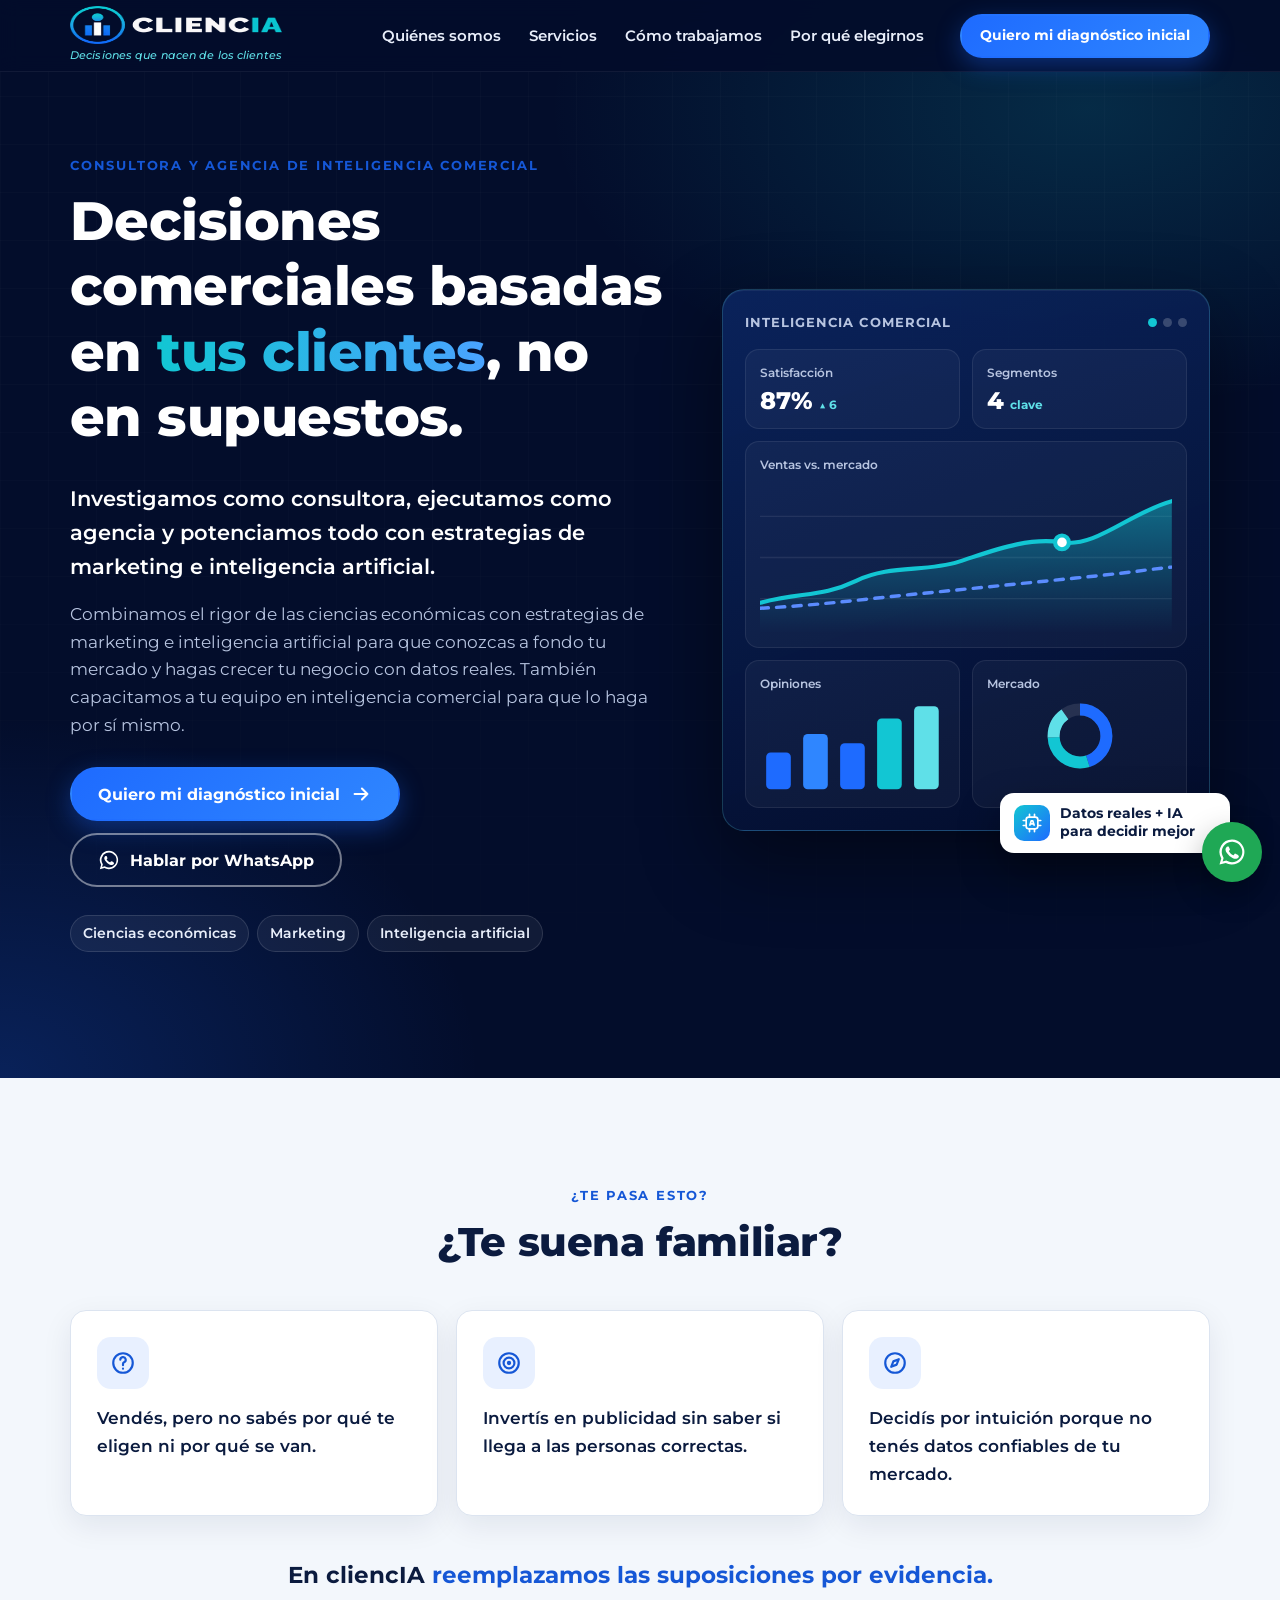
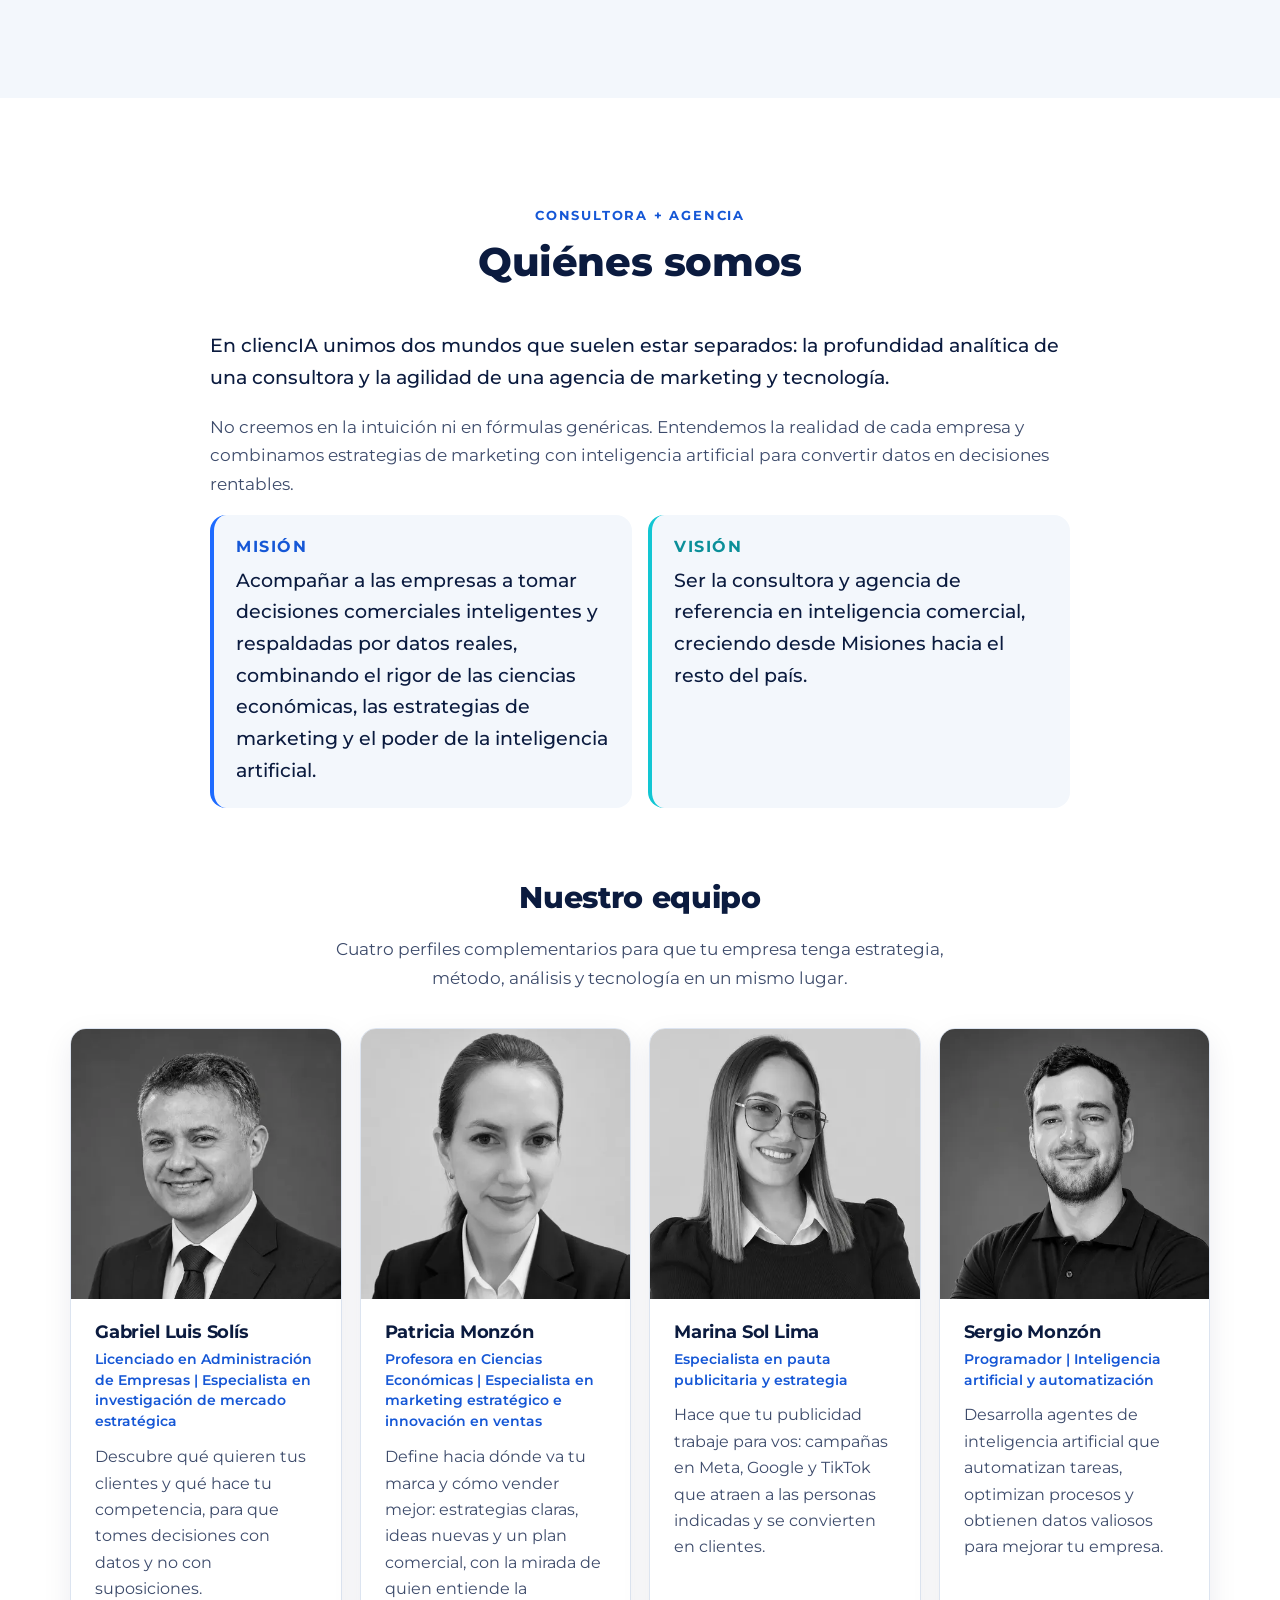
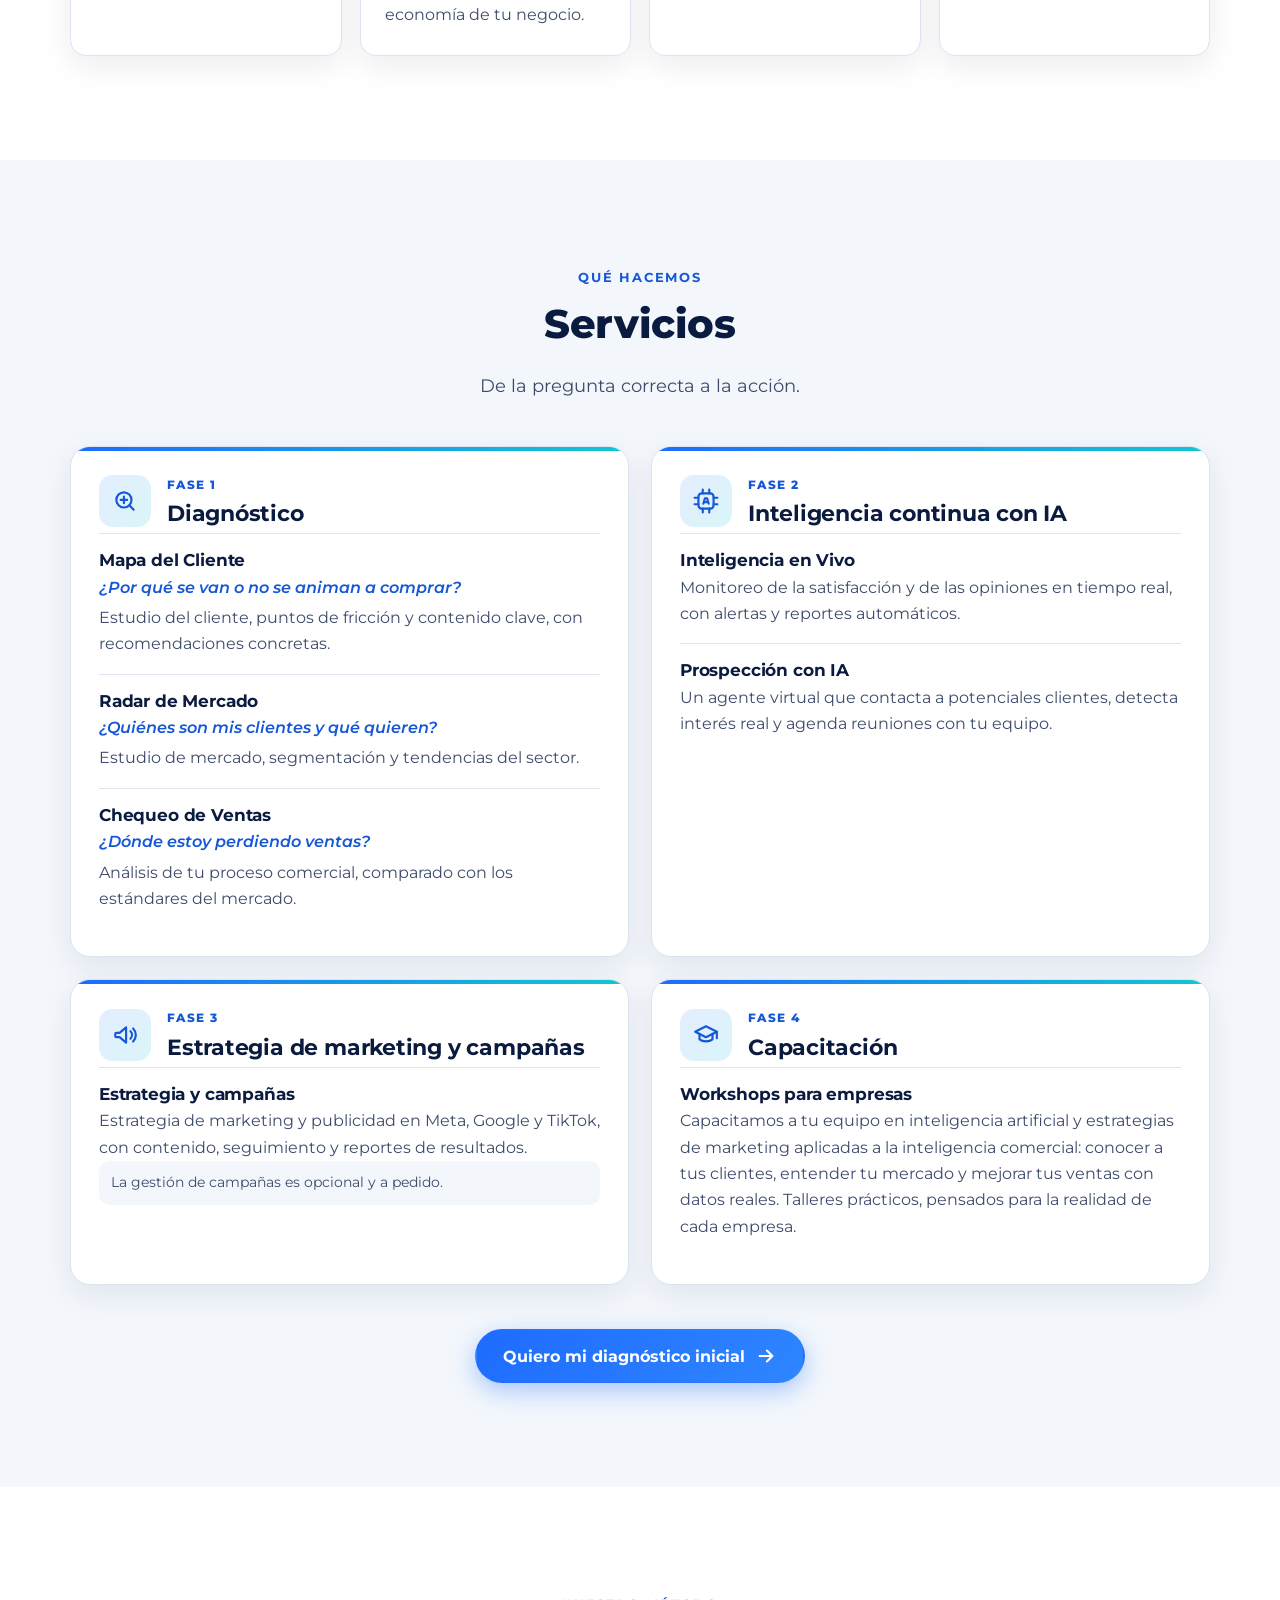
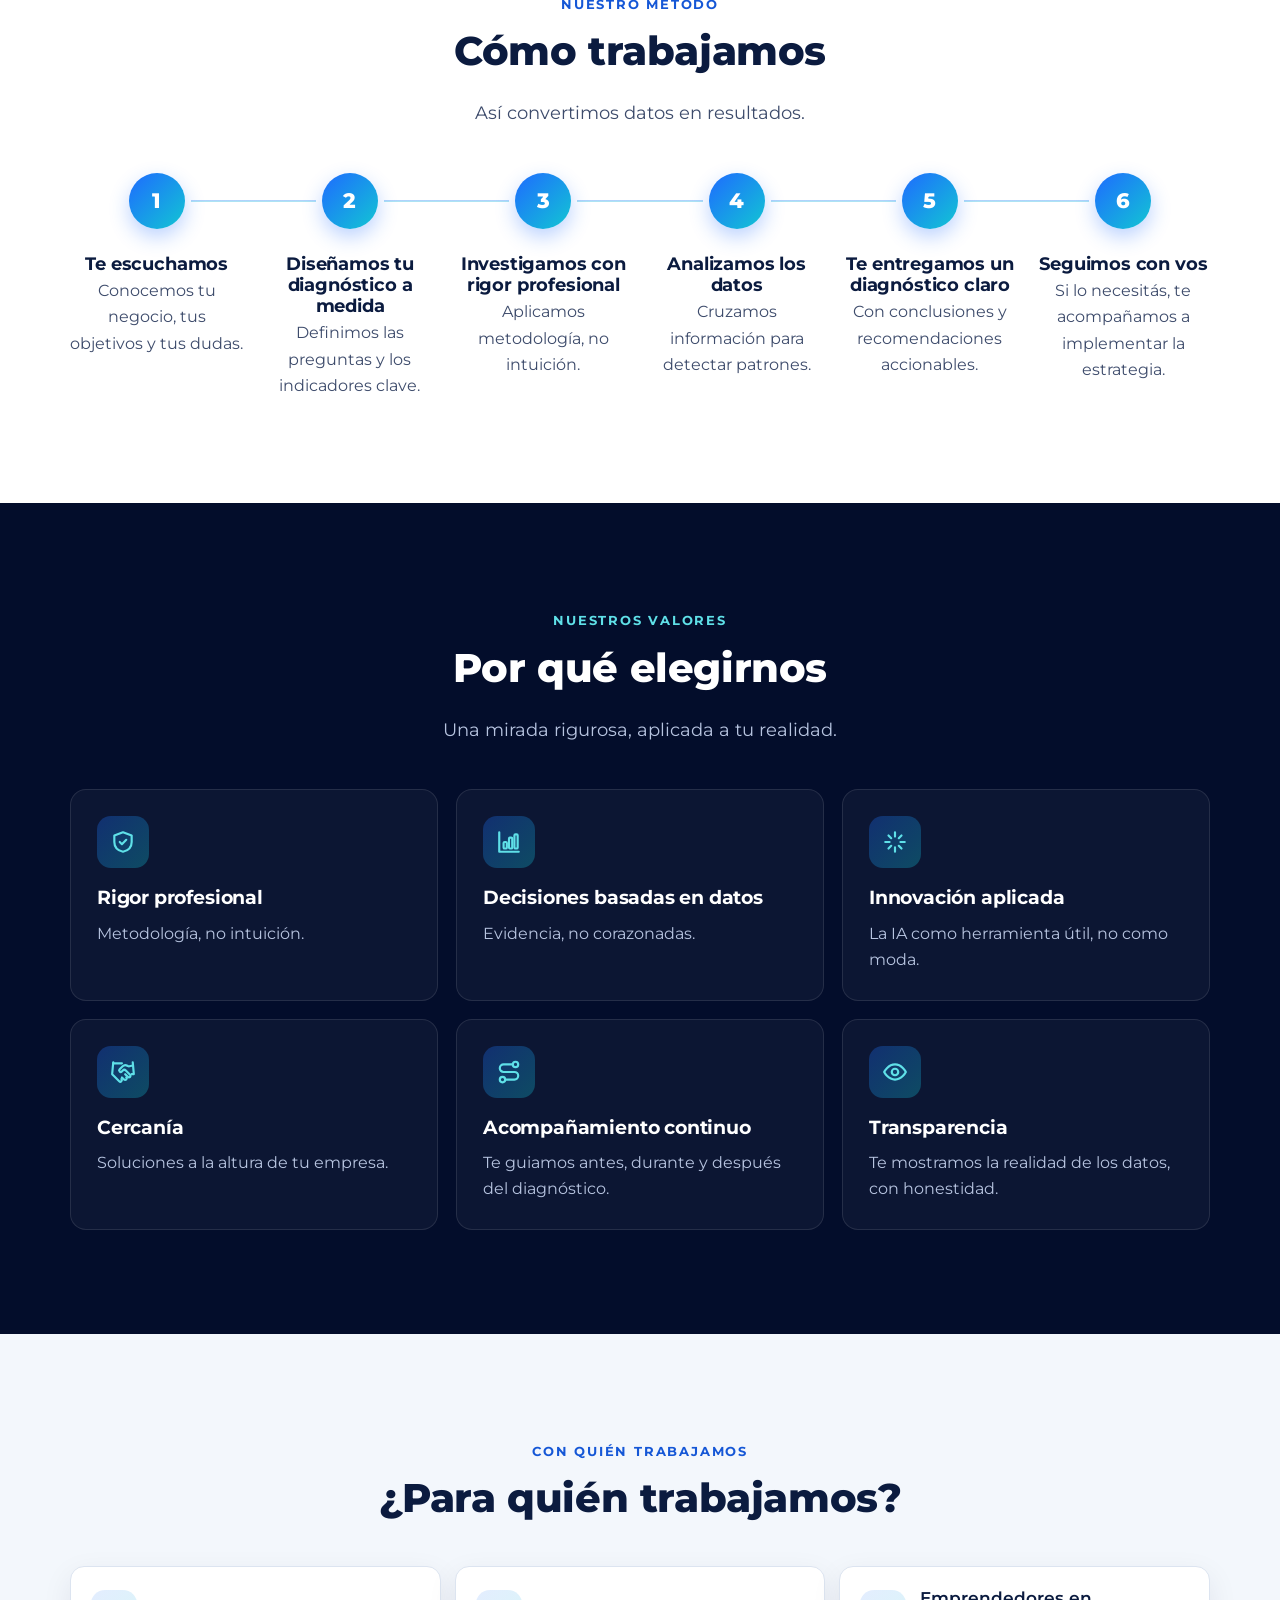
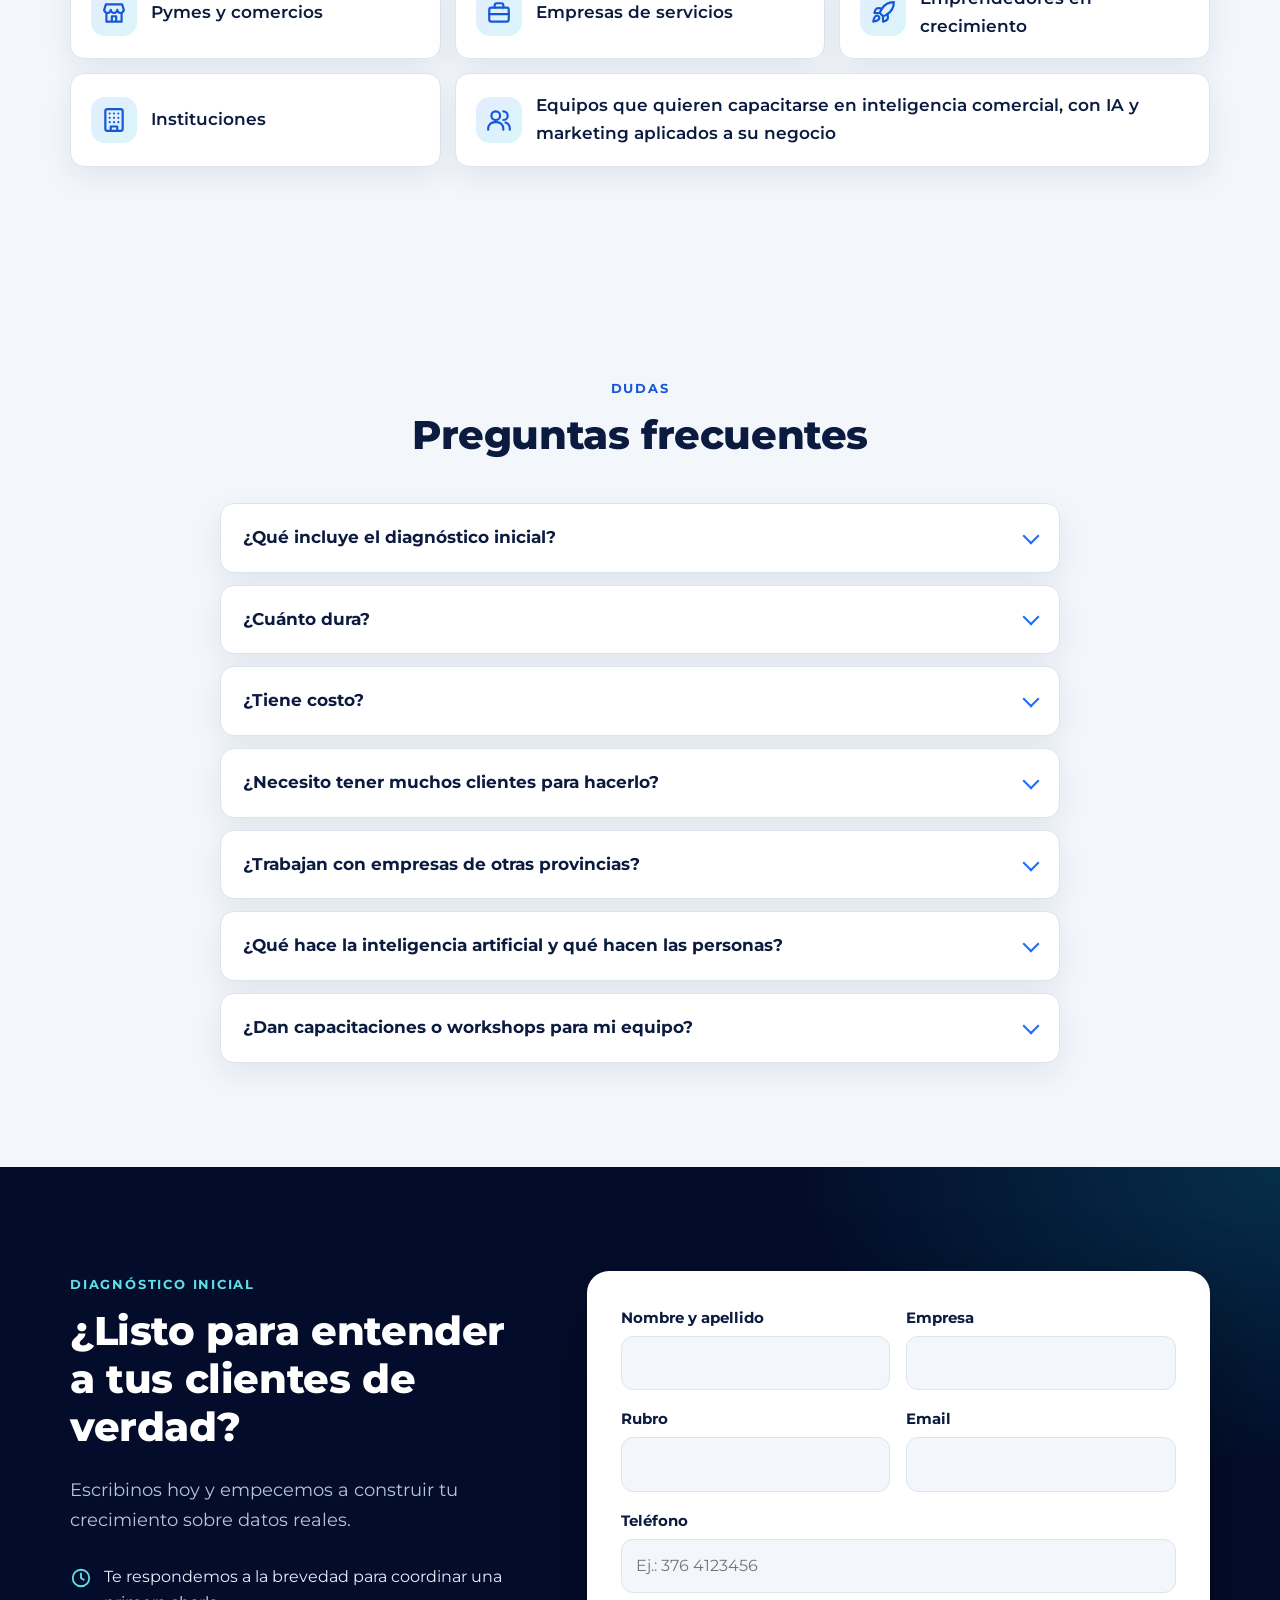
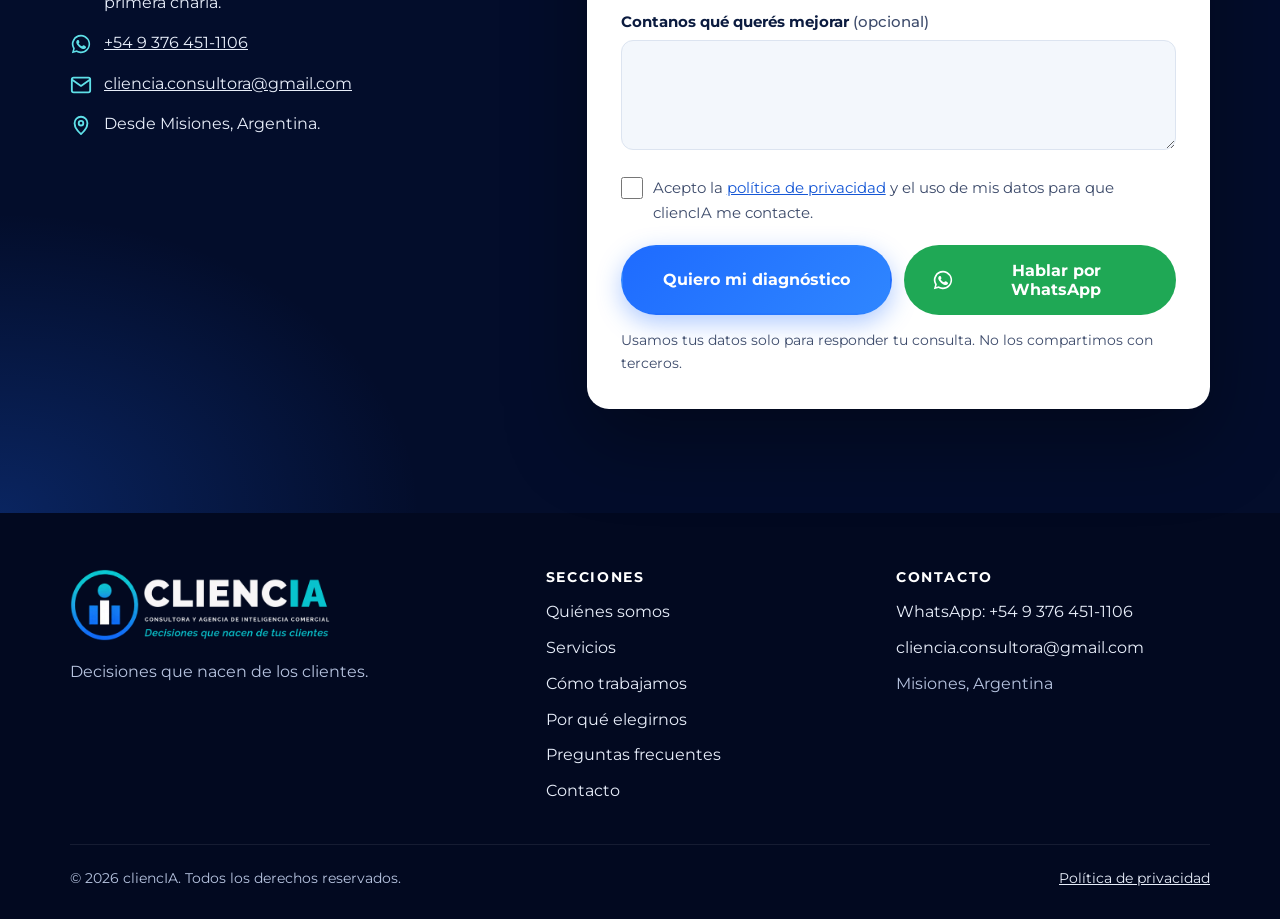
==== commit d9ea45d5: "Contenido: fotos del equipo, preguntas frecuentes, privacidad, contacto y formulario con FormSubmit " ====
--- a/index.html
+++ b/index.html
@@ -54,6 +54,9 @@
       "slogan": "Decisiones que nacen de los clientes",
       "url": "https://cliencia.com.ar/",
       "logo": "https://cliencia.com.ar/logo.png",
+      "email": "cliencia.consultora@gmail.com",
+      "telephone": "+54 9 376 451-1106",
+      "contactPoint": { "@type": "ContactPoint", "contactType": "customer service", "telephone": "+5493764511106", "email": "cliencia.consultora@gmail.com", "areaServed": "AR", "availableLanguage": "es" },
       "image": "https://cliencia.com.ar/og-image.jpg",
       "address": { "@type": "PostalAddress", "addressRegion": "Misiones", "addressCountry": "AR" },
       "areaServed": [
@@ -80,7 +83,8 @@
           { "@type": "Offer", "itemOffered": { "@type": "Service", "name": "Workshops para empresas", "description": "Capacitación en inteligencia artificial y estrategias de marketing aplicadas a la inteligencia comercial." } }
         ]
       }
-    }
+    },
+    {"@type": "FAQPage", "@id": "https://cliencia.com.ar/#faq", "mainEntity": [{"@type": "Question", "name": "¿Qué incluye el diagnóstico inicial?", "acceptedAnswer": {"@type": "Answer", "text": "Una primera conversación para conocer tu negocio y tus objetivos, el análisis de tus clientes, tu mercado y tu proceso de ventas, y un informe claro con conclusiones y recomendaciones concretas para aplicar."}}, {"@type": "Question", "name": "¿Cuánto dura?", "acceptedAnswer": {"@type": "Answer", "text": "Depende del tamaño y la complejidad de cada empresa. En general, entre 2 y 4 semanas desde que definimos el alcance juntos."}}, {"@type": "Question", "name": "¿Tiene costo?", "acceptedAnswer": {"@type": "Answer", "text": "La primera charla para conocer tu caso es sin cargo. El diagnóstico se presupuesta a medida según el alcance, y te pasamos el valor antes de empezar, sin compromiso."}}, {"@type": "Question", "name": "¿Necesito tener muchos clientes para hacerlo?", "acceptedAnswer": {"@type": "Answer", "text": "No. Trabajamos con emprendedores, comercios y pymes de distintos tamaños. Si tenés pocos clientes, el diagnóstico te ayuda a entender mejor a quiénes apuntar y cómo llegar a ellos."}}, {"@type": "Question", "name": "¿Trabajan con empresas de otras provincias?", "acceptedAnswer": {"@type": "Answer", "text": "Sí. Nuestra base está en Misiones y trabajamos de forma remota con empresas de todo el país."}}, {"@type": "Question", "name": "¿Qué hace la inteligencia artificial y qué hacen las personas?", "acceptedAnswer": {"@type": "Answer", "text": "La IA acelera tareas como procesar datos, monitorear opiniones y hacer el primer contacto con potenciales clientes. Las personas definimos las preguntas, interpretamos los resultados y armamos las recomendaciones: nada se entrega sin revisión profesional."}}, {"@type": "Question", "name": "¿Dan capacitaciones o workshops para mi equipo?", "acceptedAnswer": {"@type": "Answer", "text": "Sí. Capacitamos a tu equipo en inteligencia artificial y estrategias de marketing aplicadas a la inteligencia comercial: conocer a tus clientes, entender tu mercado y mejorar tus ventas con datos reales. Son talleres prácticos, pensados para la realidad de cada empresa."}}]}
   ]
 }
 </script>
@@ -680,7 +684,7 @@
       <!-- Fotos: cuadradas, en WebP. Para agregar una que falta, reemplazar el <div class="member-photo initials"> por un <img class="member-photo">. -->
       <div class="cards">
         <article class="card member reveal">
-          <div class="member-photo initials" aria-hidden="true">GS</div>
+          <img class="member-photo" src="[data-uri]" alt="Gabriel Luis Solís" width="440" height="440" loading="lazy">
           <div class="member-body">
             <h4>Gabriel Luis Solís</h4>
             <p class="member-role">Licenciado en Administración de Empresas | Especialista en investigación de mercado estratégica</p>
@@ -704,7 +708,7 @@
           </div>
         </article>
         <article class="card member reveal">
-          <div class="member-photo initials" aria-hidden="true">SM</div>
+          <img class="member-photo" src="[data-uri]" alt="Sergio Monzón" width="440" height="440" loading="lazy">
           <div class="member-body">
             <h4>Sergio Monzón</h4>
             <p class="member-role">Programador | Inteligencia artificial y automatización</p>
@@ -856,7 +860,7 @@
   <div class="container">
     <div class="section-head reveal">
       <span class="eyebrow">Resultados</span>
-      <h2 id="t-casos">Lo que dicen quienes trabajan con nosotros</h2>
+      <h2 id="t-casos">Lo que logramos con nuestros clientes</h2>
     </div>
     <div class="cards">
       <article class="card placeholder reveal">
@@ -883,13 +887,13 @@
       <h2 id="t-faq">Preguntas frecuentes</h2>
     </div>
     <div class="faq">
-      <details class="reveal"><summary>¿Qué incluye el diagnóstico inicial?</summary><div class="answer"><p>[Completar]</p></div></details>
-      <details class="reveal"><summary>¿Cuánto dura?</summary><div class="answer"><p>[Completar]</p></div></details>
-      <details class="reveal"><summary>¿Tiene costo?</summary><div class="answer"><p>[Completar]</p></div></details>
-      <details class="reveal"><summary>¿Necesito tener muchos clientes para hacerlo?</summary><div class="answer"><p>[Completar]</p></div></details>
-      <details class="reveal"><summary>¿Trabajan con empresas de otras provincias?</summary><div class="answer"><p>[Completar]</p></div></details>
-      <details class="reveal"><summary>¿Qué hace la inteligencia artificial y qué hacen las personas?</summary><div class="answer"><p>[Completar]</p></div></details>
-      <details class="reveal"><summary>¿Dan capacitaciones o workshops para mi equipo?</summary><div class="answer"><p>[Completar]</p></div></details>
+      <details class="reveal"><summary>¿Qué incluye el diagnóstico inicial?</summary><div class="answer"><p>Una primera conversación para conocer tu negocio y tus objetivos, el análisis de tus clientes, tu mercado y tu proceso de ventas, y un informe claro con conclusiones y recomendaciones concretas para aplicar.</p></div></details>
+      <details class="reveal"><summary>¿Cuánto dura?</summary><div class="answer"><p>Depende del tamaño y la complejidad de cada empresa. En general, entre 2 y 4 semanas desde que definimos el alcance juntos.</p></div></details>
+      <details class="reveal"><summary>¿Tiene costo?</summary><div class="answer"><p>La primera charla para conocer tu caso es sin cargo. El diagnóstico se presupuesta a medida según el alcance, y te pasamos el valor antes de empezar, sin compromiso.</p></div></details>
+      <details class="reveal"><summary>¿Necesito tener muchos clientes para hacerlo?</summary><div class="answer"><p>No. Trabajamos con emprendedores, comercios y pymes de distintos tamaños. Si tenés pocos clientes, el diagnóstico te ayuda a entender mejor a quiénes apuntar y cómo llegar a ellos.</p></div></details>
+      <details class="reveal"><summary>¿Trabajan con empresas de otras provincias?</summary><div class="answer"><p>Sí. Nuestra base está en Misiones y trabajamos de forma remota con empresas de todo el país.</p></div></details>
+      <details class="reveal"><summary>¿Qué hace la inteligencia artificial y qué hacen las personas?</summary><div class="answer"><p>La IA acelera tareas como procesar datos, monitorear opiniones y hacer el primer contacto con potenciales clientes. Las personas definimos las preguntas, interpretamos los resultados y armamos las recomendaciones: nada se entrega sin revisión profesional.</p></div></details>
+      <details class="reveal"><summary>¿Dan capacitaciones o workshops para mi equipo?</summary><div class="answer"><p>Sí. Capacitamos a tu equipo en inteligencia artificial y estrategias de marketing aplicadas a la inteligencia comercial: conocer a tus clientes, entender tu mercado y mejorar tus ventas con datos reales. Son talleres prácticos, pensados para la realidad de cada empresa.</p></div></details>
     </div>
   </div>
 </section>
@@ -903,6 +907,8 @@
       <p>Escribinos hoy y empecemos a construir tu crecimiento sobre datos reales.</p>
       <ul class="contact-points">
         <li><svg aria-hidden="true"><use href="#i-clock"/></svg><span>Te respondemos a la brevedad para coordinar una primera charla.</span></li>
+        <li><svg aria-hidden="true"><use href="#i-wa"/></svg><span><a class="js-wa" href="#" target="_blank" rel="noopener" data-track="whatsapp_contacto">+54 9 376 451-1106</a></span></li>
+        <li><svg aria-hidden="true"><use href="#i-mail"/></svg><span><a class="js-mail" href="#">cliencia.consultora@gmail.com</a></span></li>
         <li><svg aria-hidden="true"><use href="#i-pin"/></svg><span>Desde Misiones, Argentina.</span></li>
       </ul>
     </div>
@@ -982,7 +988,7 @@
       <div>
         <h3>Contacto</h3>
         <ul>
-          <li><a class="js-wa" href="#" target="_blank" rel="noopener" data-track="whatsapp_footer">WhatsApp</a></li>
+          <li><a class="js-wa" href="#" target="_blank" rel="noopener" data-track="whatsapp_footer">WhatsApp: +54 9 376 451-1106</a></li>
           <li><a class="js-mail" href="#">Email</a></li>
           <li>Misiones, Argentina</li>
         </ul>
@@ -1007,9 +1013,12 @@
   <div class="dlg">
     <button class="dlg-close" type="button" aria-label="Cerrar">×</button>
     <h2 id="t-priv">Política de privacidad</h2>
-    <p>[Completar: texto definitivo de la política de privacidad.]</p>
-    <p><strong>Aviso sobre el uso de datos.</strong> Los datos que nos envíes a través de este sitio (nombre, empresa, rubro, email, teléfono y mensaje) se usan únicamente para responder tu consulta y contactarte en relación con nuestros servicios. No los vendemos ni los compartimos con terceros.</p>
-    <p>Podés pedir el acceso, la rectificación o la eliminación de tus datos en cualquier momento escribiéndonos, conforme a la Ley 25.326 de Protección de los Datos Personales.</p>
+    <p>En cliencIA cuidamos los datos personales que compartís con nosotros, de acuerdo con la Ley 25.326 de Protección de los Datos Personales de la República Argentina.</p>
+    <p><strong>Qué datos recopilamos.</strong> Los que completás en el formulario de contacto: nombre y apellido, empresa, rubro, email, teléfono y el mensaje que nos escribas. También podemos recibir datos de navegación anónimos (por ejemplo, páginas visitadas) a través de herramientas de analítica.</p>
+    <p><strong>Para qué los usamos.</strong> Únicamente para responder tu consulta, coordinar el diagnóstico inicial y contactarte en relación con nuestros servicios. No los vendemos, no los alquilamos y no los compartimos con terceros para fines comerciales.</p>
+    <p><strong>Proveedores.</strong> Para recibir los mensajes del formulario usamos un servicio de envío de correo (FormSubmit), que solo procesa los datos para hacernos llegar tu consulta.</p>
+    <p><strong>Cuánto tiempo los guardamos.</strong> Mientras sean necesarios para responderte o mientras mantengamos una relación comercial. Después los eliminamos.</p>
+    <p><strong>Tus derechos.</strong> Podés pedir el acceso, la rectificación, la actualización o la eliminación de tus datos en cualquier momento escribiéndonos a <a href="mailto:cliencia.consultora@gmail.com">cliencia.consultora@gmail.com</a>. La Agencia de Acceso a la Información Pública, órgano de control de la Ley 25.326, atiende las denuncias y reclamos por incumplimiento de las normas sobre protección de datos personales.</p>
   </div>
 </dialog>
 
@@ -1018,10 +1027,10 @@
    CONFIGURACIÓN: completar con los datos reales
    ========================================================= */
 var CONFIG = {
-  whatsapp: "549XXXXXXXXXX",            // Código país + área + número, sin + ni espacios. Ej.: 5493764123456
+  whatsapp: "5493764511106",            // Código país + área + número, sin + ni espacios
   whatsappMsg: "Hola, quiero mi diagnóstico inicial",
-  email: "hola@cliencia.com.ar",        // Email que recibe los avisos
-  formEndpoint: "",                     // URL que recibe el formulario (Formspree, backend propio, CRM). Ej.: https://formspree.io/f/xxxxxx
+  email: "cliencia.consultora@gmail.com", // Email de contacto que se muestra en la página
+  formEndpoint: "https://formsubmit.co/ajax/cliencia.consultora@gmail.com", // FormSubmit: reenvía cada consulta a ese email
   socials: { instagram: "", linkedin: "", facebook: "" }
 };
 
@@ -1141,7 +1150,9 @@
       email: form.elements.email.value.trim(),
       telefono: form.elements.telefono.value.trim(),
       mensaje: form.elements.mensaje.value.trim(),
-      _subject: 'Nuevo pedido de diagnóstico inicial - cliencIA'
+      _subject: 'Nuevo pedido de diagnóstico inicial - cliencIA',
+      _template: 'table',
+      _replyto: form.elements.email.value.trim()
     };
 
     function done(){
@@ -1157,7 +1168,7 @@
 
     if(!CONFIG.formEndpoint){
       // Sin endpoint configurado: se abre el cliente de correo con los datos cargados.
-      var body = Object.keys(data).filter(function(k){ return k !== '_subject'; })
+      var body = Object.keys(data).filter(function(k){ return k.charAt(0) !== '_'; })
         .map(function(k){ return k.charAt(0).toUpperCase() + k.slice(1) + ': ' + (data[k] || '-'); }).join('\n');
       window.location.href = 'mailto:' + CONFIG.email + '?subject=' + encodeURIComponent(data._subject) + '&body=' + encodeURIComponent(body);
       done();
@@ -1169,7 +1180,8 @@
       method: 'POST',
       headers: {'Content-Type':'application/json','Accept':'application/json'},
       body: JSON.stringify(data)
-    }).then(function(r){ if(!r.ok) throw new Error(r.status); done(); })
+    }).then(function(r){ if(!r.ok) throw new Error(r.status); return r.json(); })
+      .then(function(res){ if(res && String(res.success) === 'false') throw new Error(res.message); done(); })
       .catch(fail)
       .finally(function(){ submit.disabled = false; submit.textContent = 'Quiero mi diagnóstico'; });
   });
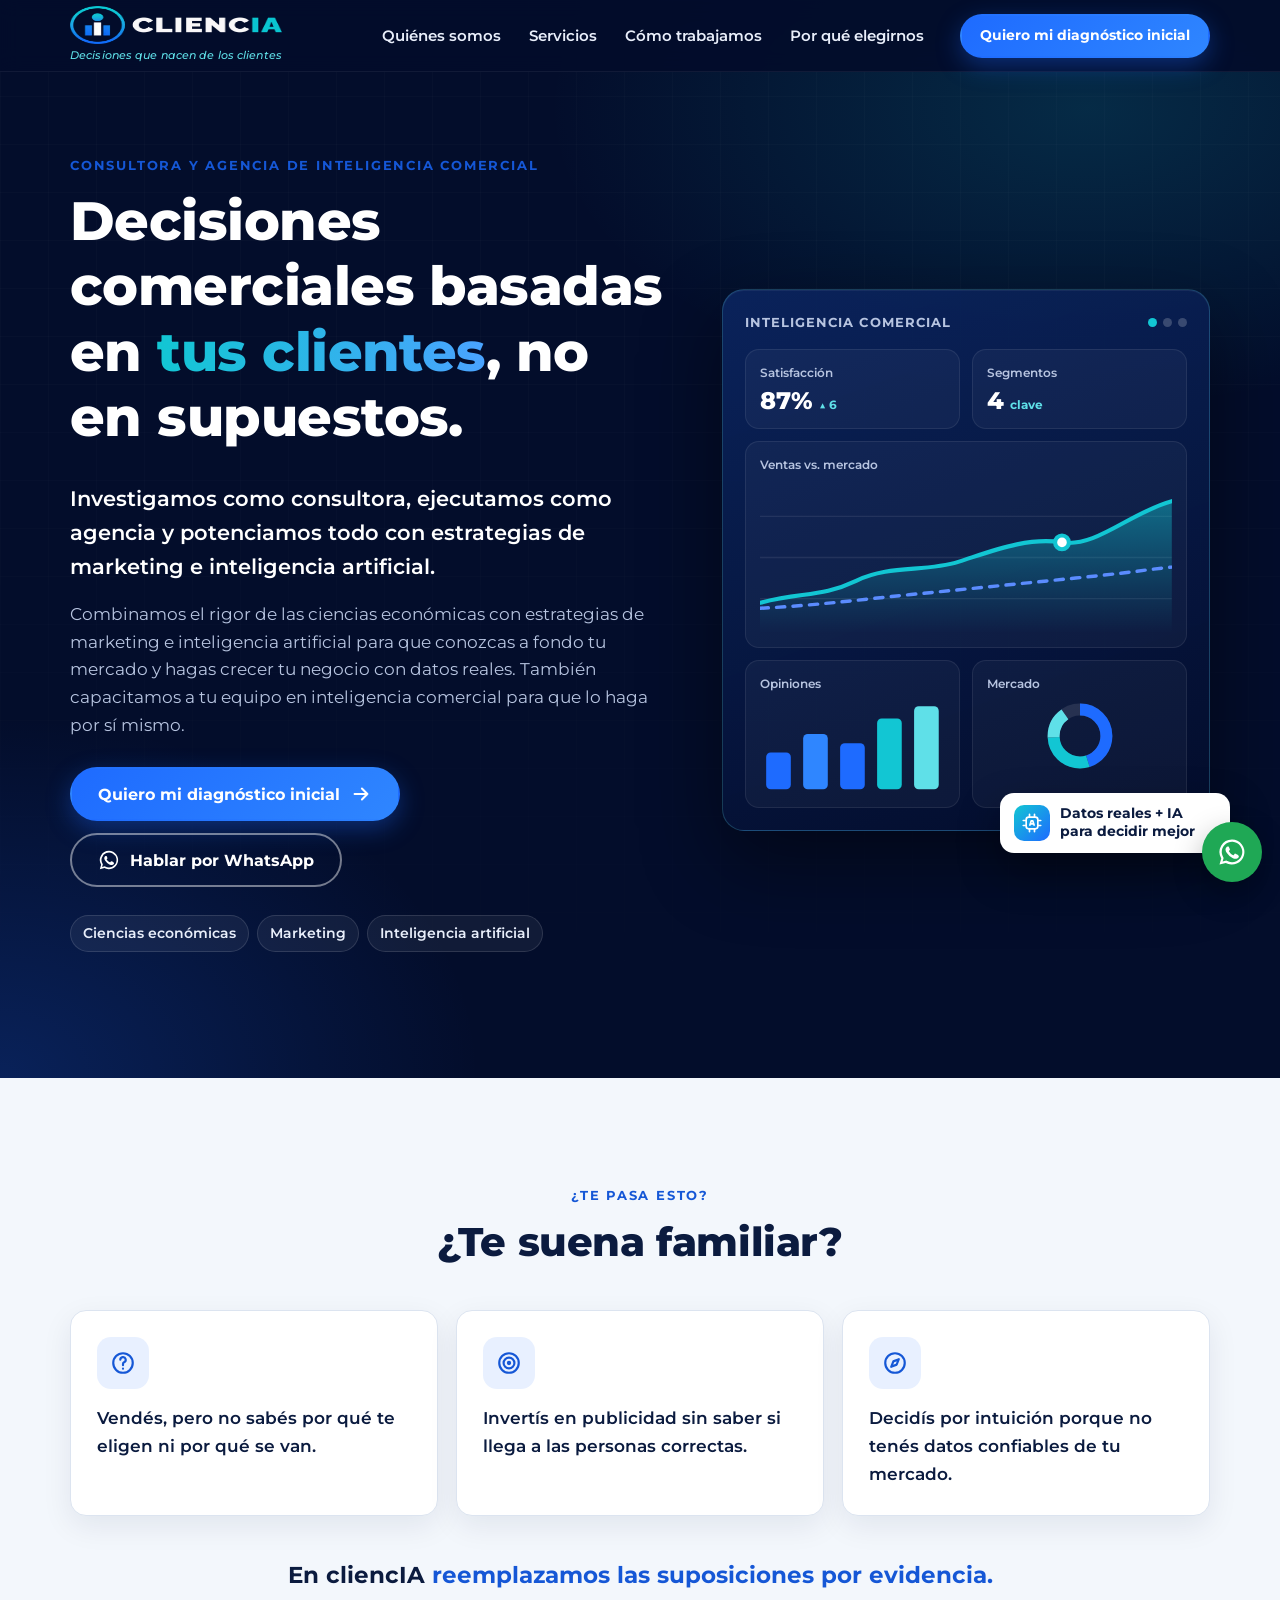
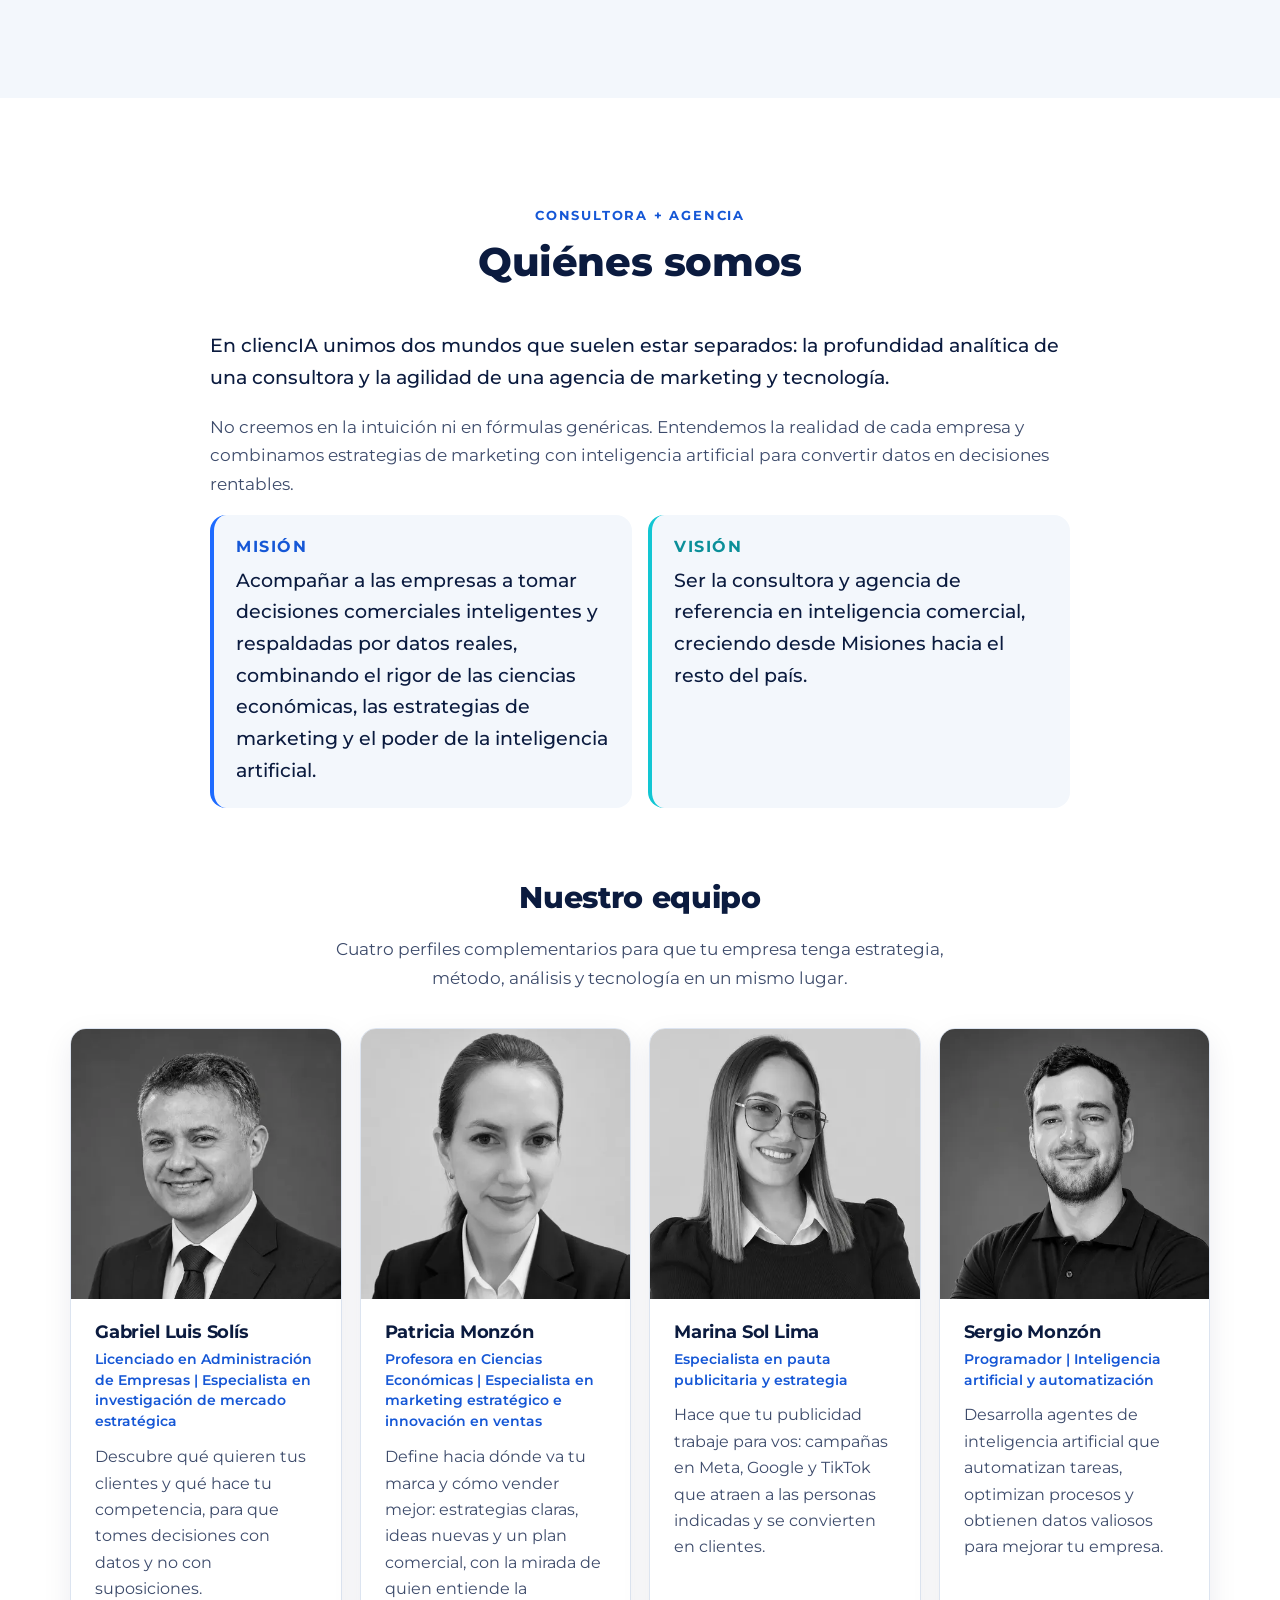
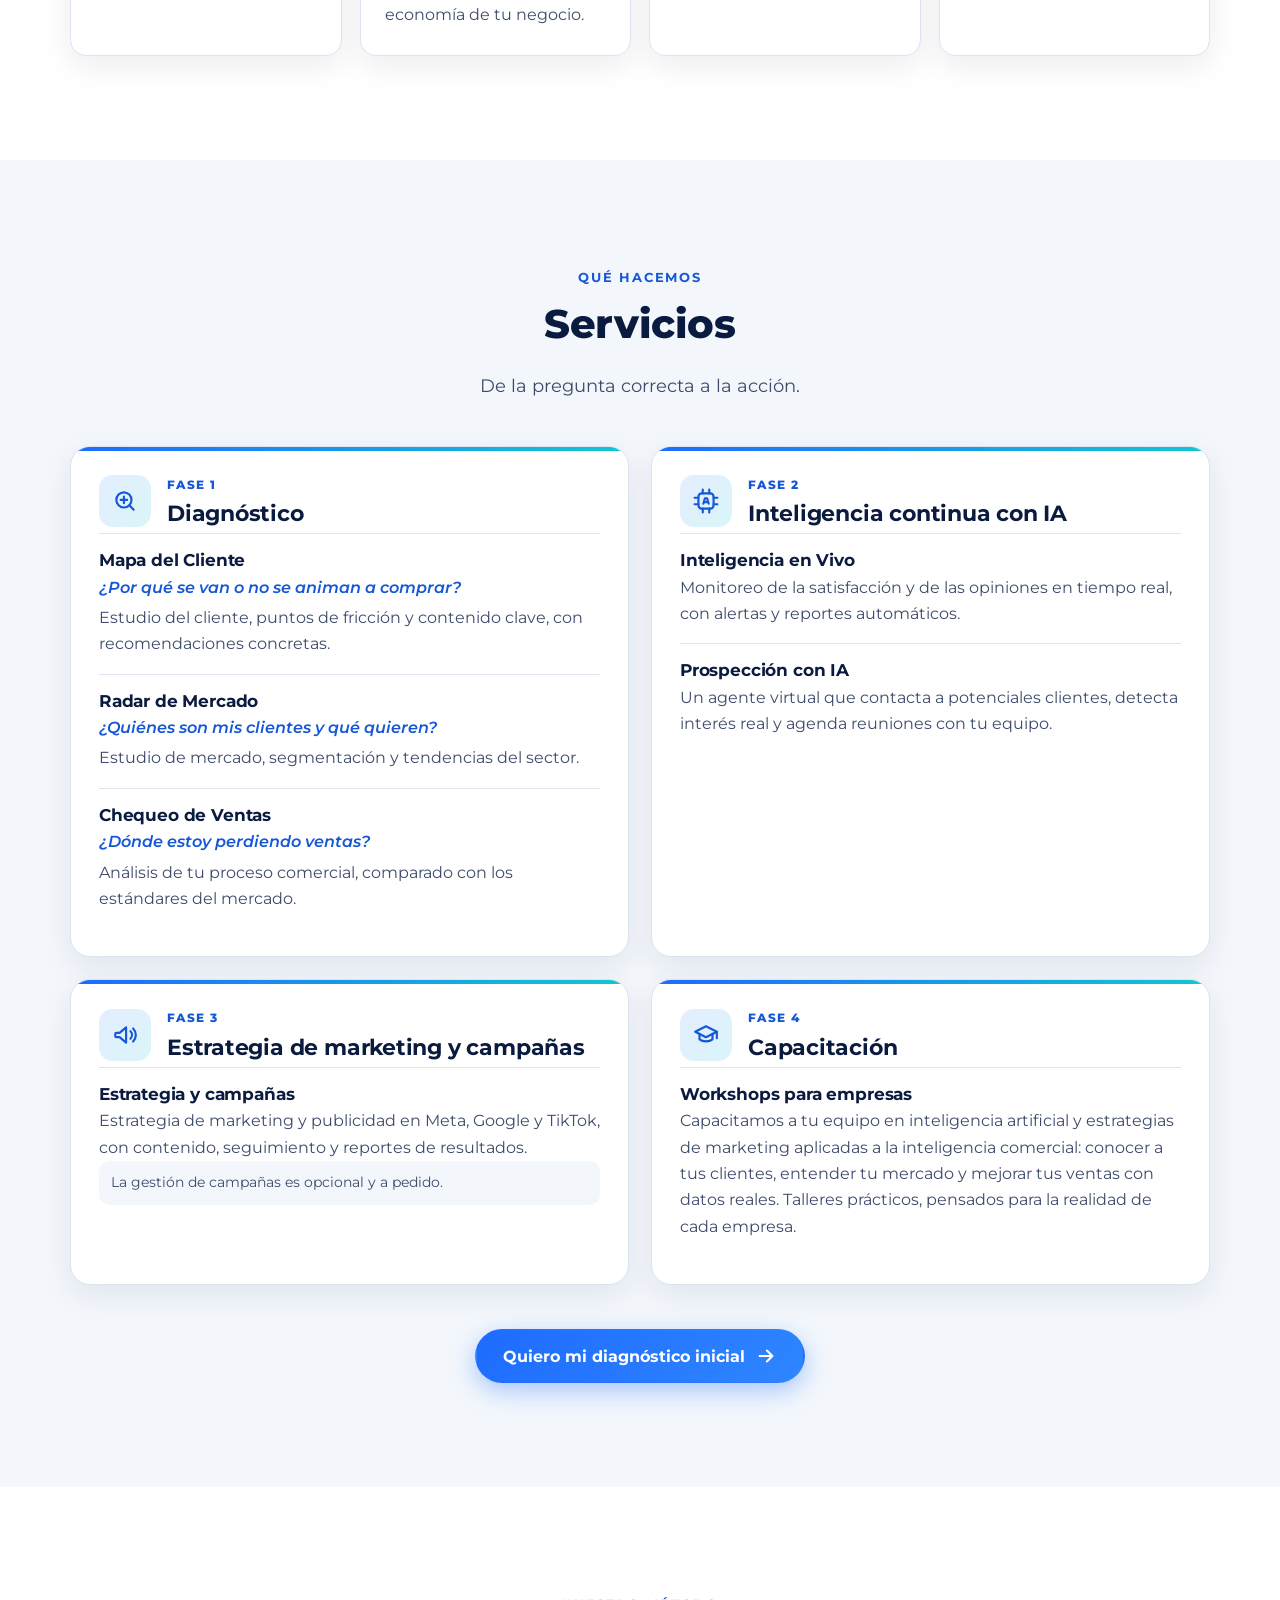
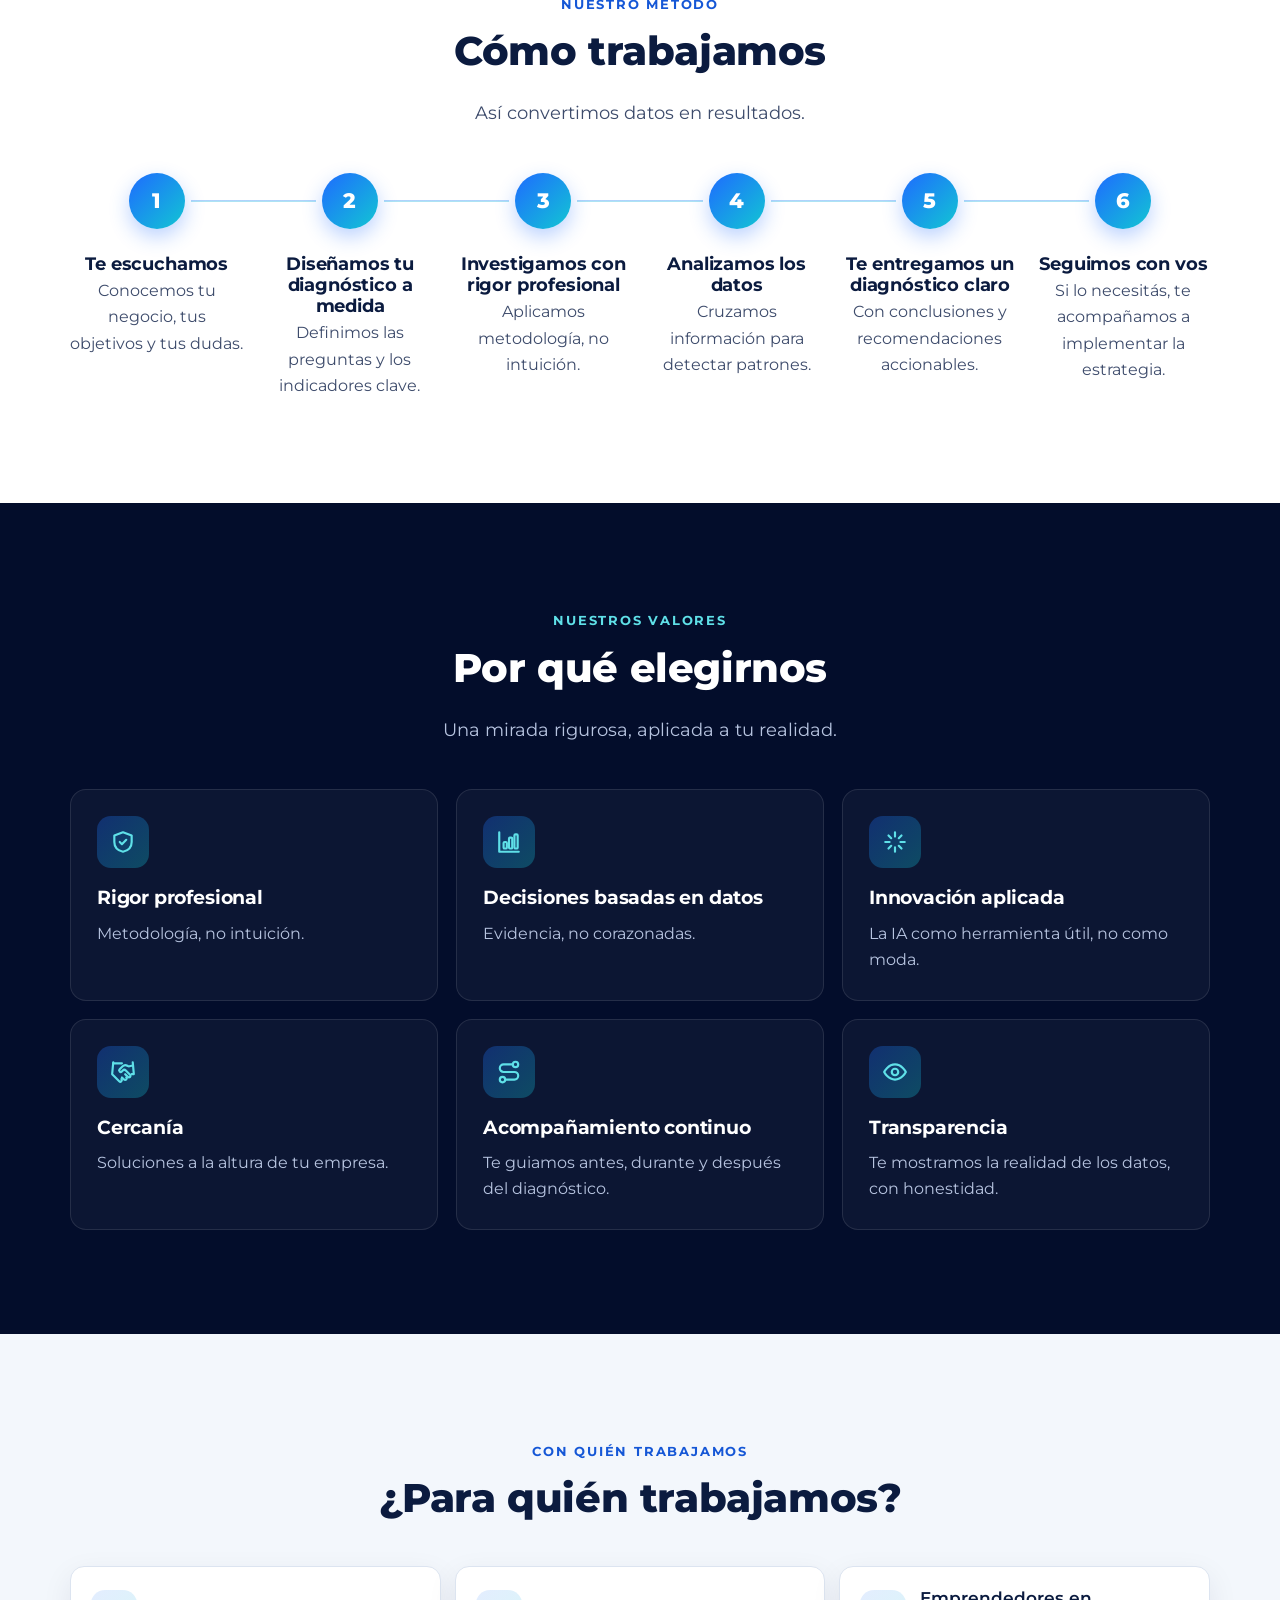
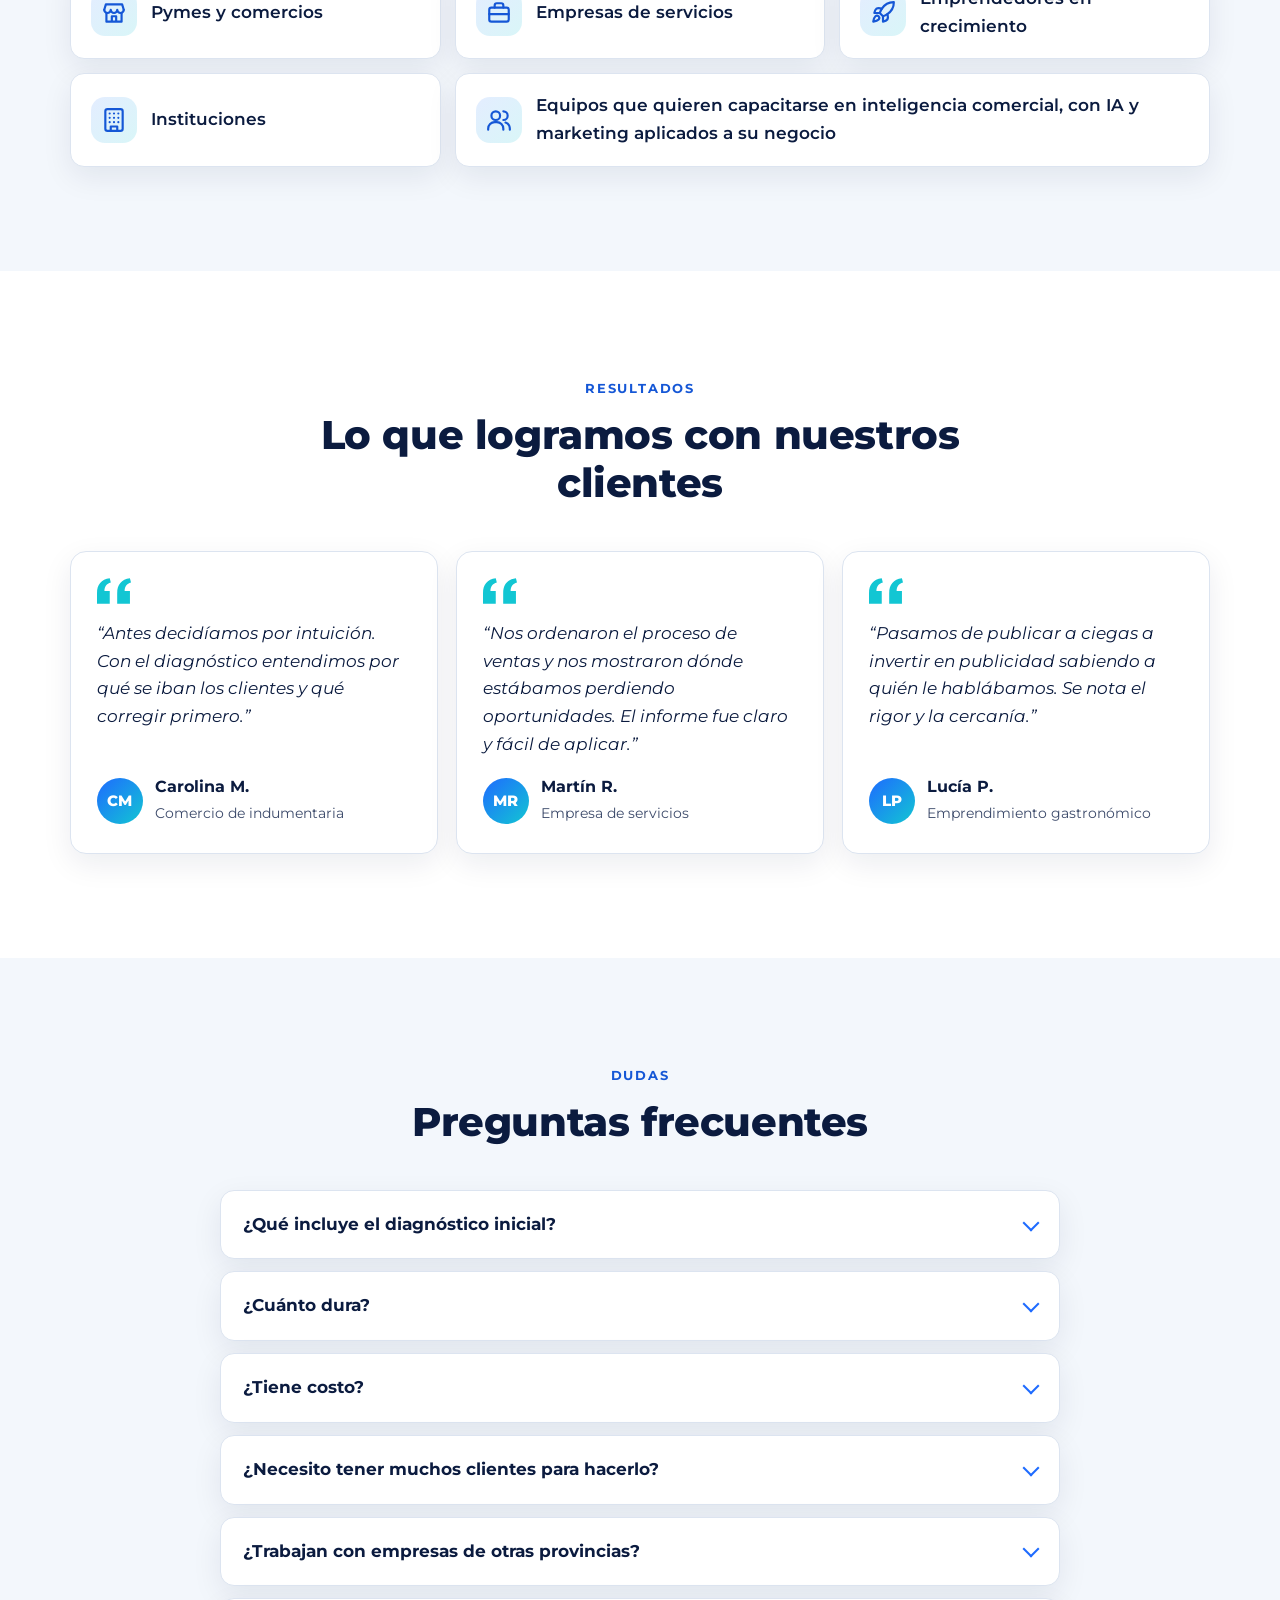
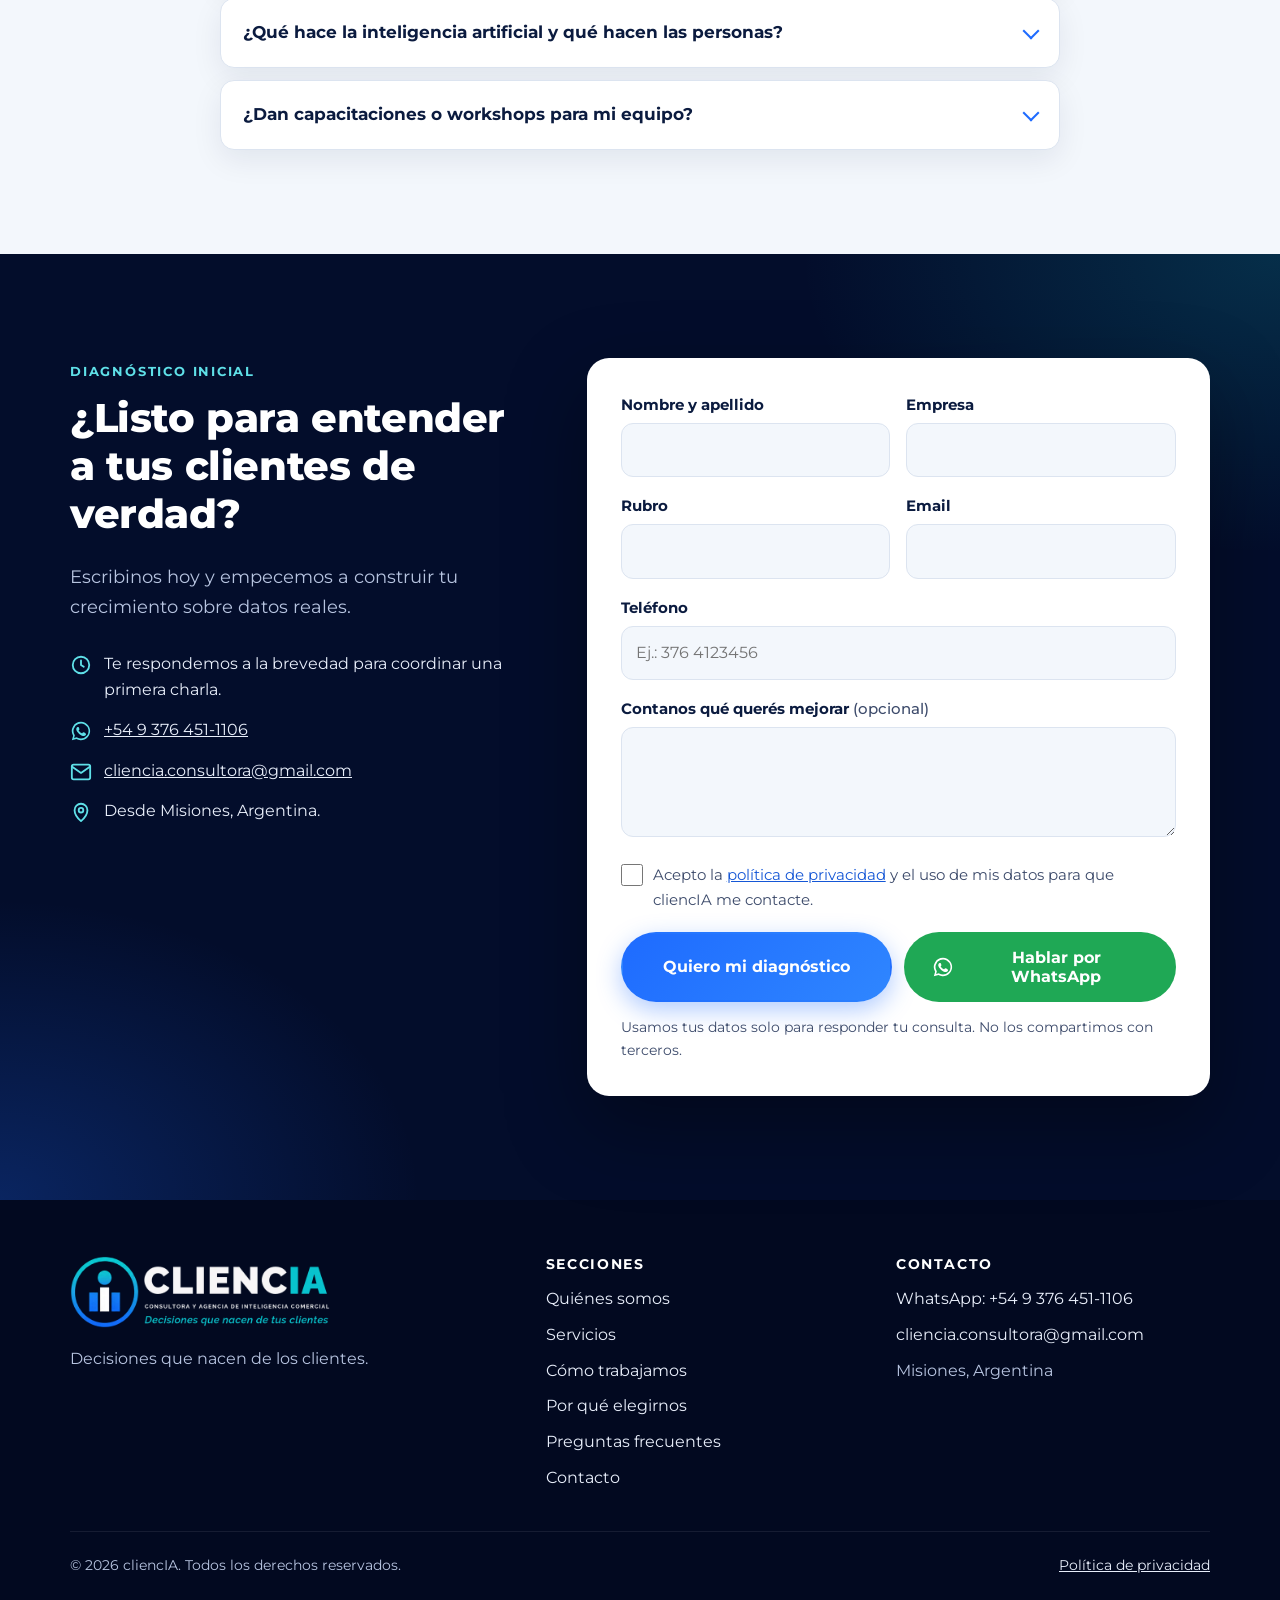
==== commit 39582216: "Testimonios de clientes Co-Authored-By: Claude Opus 5.5 <noreply@anthropic.com>" ====
--- a/index.html
+++ b/index.html
@@ -378,7 +378,10 @@
 .proof .card{display:flex;flex-direction:column;gap:16px}
 .proof blockquote{margin:0;font-size:1.05rem;color:var(--ink);font-style:italic}
 .proof .who{display:flex;align-items:center;gap:12px;margin-top:auto}
-.avatar{width:44px;height:44px;border-radius:50%;background:linear-gradient(135deg,var(--blue),var(--teal));flex:none}
+.avatar{width:46px;height:46px;border-radius:50%;background:linear-gradient(135deg,var(--blue),var(--teal));flex:none;display:grid;place-items:center;color:#fff;font-weight:800;font-size:.95rem;letter-spacing:.03em}
+.proof .card{margin:0}
+.proof .who .avatar{color:#fff;font-size:.95rem}
+.quote-mark{width:34px;height:26px;color:var(--teal)}
 .proof .who strong{display:block;font-size:.98rem}
 .proof .who span{font-size:.9rem;color:var(--ink-soft)}
 .placeholder{border-style:dashed}
@@ -853,28 +856,28 @@
 </section>
 
 <!-- ============ PRUEBA SOCIAL ============ -->
-<!-- [Completar: reemplazar estas tarjetas por casos o testimonios reales, o por un ejemplo de informe.
-     No publicar testimonios inventados.] -->
-<!-- Sección oculta (hidden) hasta tener testimonios reales: quitar el atributo hidden para mostrarla. -->
-<section class="proof" id="casos" aria-labelledby="t-casos" hidden>
+<section class="proof" id="casos" aria-labelledby="t-casos">
   <div class="container">
     <div class="section-head reveal">
       <span class="eyebrow">Resultados</span>
       <h2 id="t-casos">Lo que logramos con nuestros clientes</h2>
     </div>
     <div class="cards">
-      <article class="card placeholder reveal">
-        <blockquote>[Completar: testimonio o caso real de un cliente.]</blockquote>
-        <div class="who"><span class="avatar" aria-hidden="true"></span><div><strong>[Nombre]</strong><span>[Cargo · Empresa]</span></div></div>
-      </article>
-      <article class="card placeholder reveal">
-        <blockquote>[Completar: testimonio o caso real de un cliente.]</blockquote>
-        <div class="who"><span class="avatar" aria-hidden="true"></span><div><strong>[Nombre]</strong><span>[Cargo · Empresa]</span></div></div>
-      </article>
-      <article class="card placeholder reveal">
-        <blockquote>[Completar: testimonio o caso real de un cliente.]</blockquote>
-        <div class="who"><span class="avatar" aria-hidden="true"></span><div><strong>[Nombre]</strong><span>[Cargo · Empresa]</span></div></div>
-      </article>
+      <figure class="card reveal">
+        <svg class="quote-mark" viewBox="0 0 32 24" aria-hidden="true"><path fill="currentColor" d="M0 24V14C0 6 4 1 12 0l1 4c-4 1-6 4-6 8h5v12H0Zm19 0V14c0-8 4-13 12-14l1 4c-4 1-6 4-6 8h5v12H19Z"/></svg>
+        <blockquote>“Antes decidíamos por intuición. Con el diagnóstico entendimos por qué se iban los clientes y qué corregir primero.”</blockquote>
+        <figcaption class="who"><span class="avatar" aria-hidden="true">CM</span><div><strong>Carolina M.</strong><span>Comercio de indumentaria</span></div></figcaption>
+      </figure>
+      <figure class="card reveal">
+        <svg class="quote-mark" viewBox="0 0 32 24" aria-hidden="true"><path fill="currentColor" d="M0 24V14C0 6 4 1 12 0l1 4c-4 1-6 4-6 8h5v12H0Zm19 0V14c0-8 4-13 12-14l1 4c-4 1-6 4-6 8h5v12H19Z"/></svg>
+        <blockquote>“Nos ordenaron el proceso de ventas y nos mostraron dónde estábamos perdiendo oportunidades. El informe fue claro y fácil de aplicar.”</blockquote>
+        <figcaption class="who"><span class="avatar" aria-hidden="true">MR</span><div><strong>Martín R.</strong><span>Empresa de servicios</span></div></figcaption>
+      </figure>
+      <figure class="card reveal">
+        <svg class="quote-mark" viewBox="0 0 32 24" aria-hidden="true"><path fill="currentColor" d="M0 24V14C0 6 4 1 12 0l1 4c-4 1-6 4-6 8h5v12H0Zm19 0V14c0-8 4-13 12-14l1 4c-4 1-6 4-6 8h5v12H19Z"/></svg>
+        <blockquote>“Pasamos de publicar a ciegas a invertir en publicidad sabiendo a quién le hablábamos. Se nota el rigor y la cercanía.”</blockquote>
+        <figcaption class="who"><span class="avatar" aria-hidden="true">LP</span><div><strong>Lucía P.</strong><span>Emprendimiento gastronómico</span></div></figcaption>
+      </figure>
     </div>
   </div>
 </section>
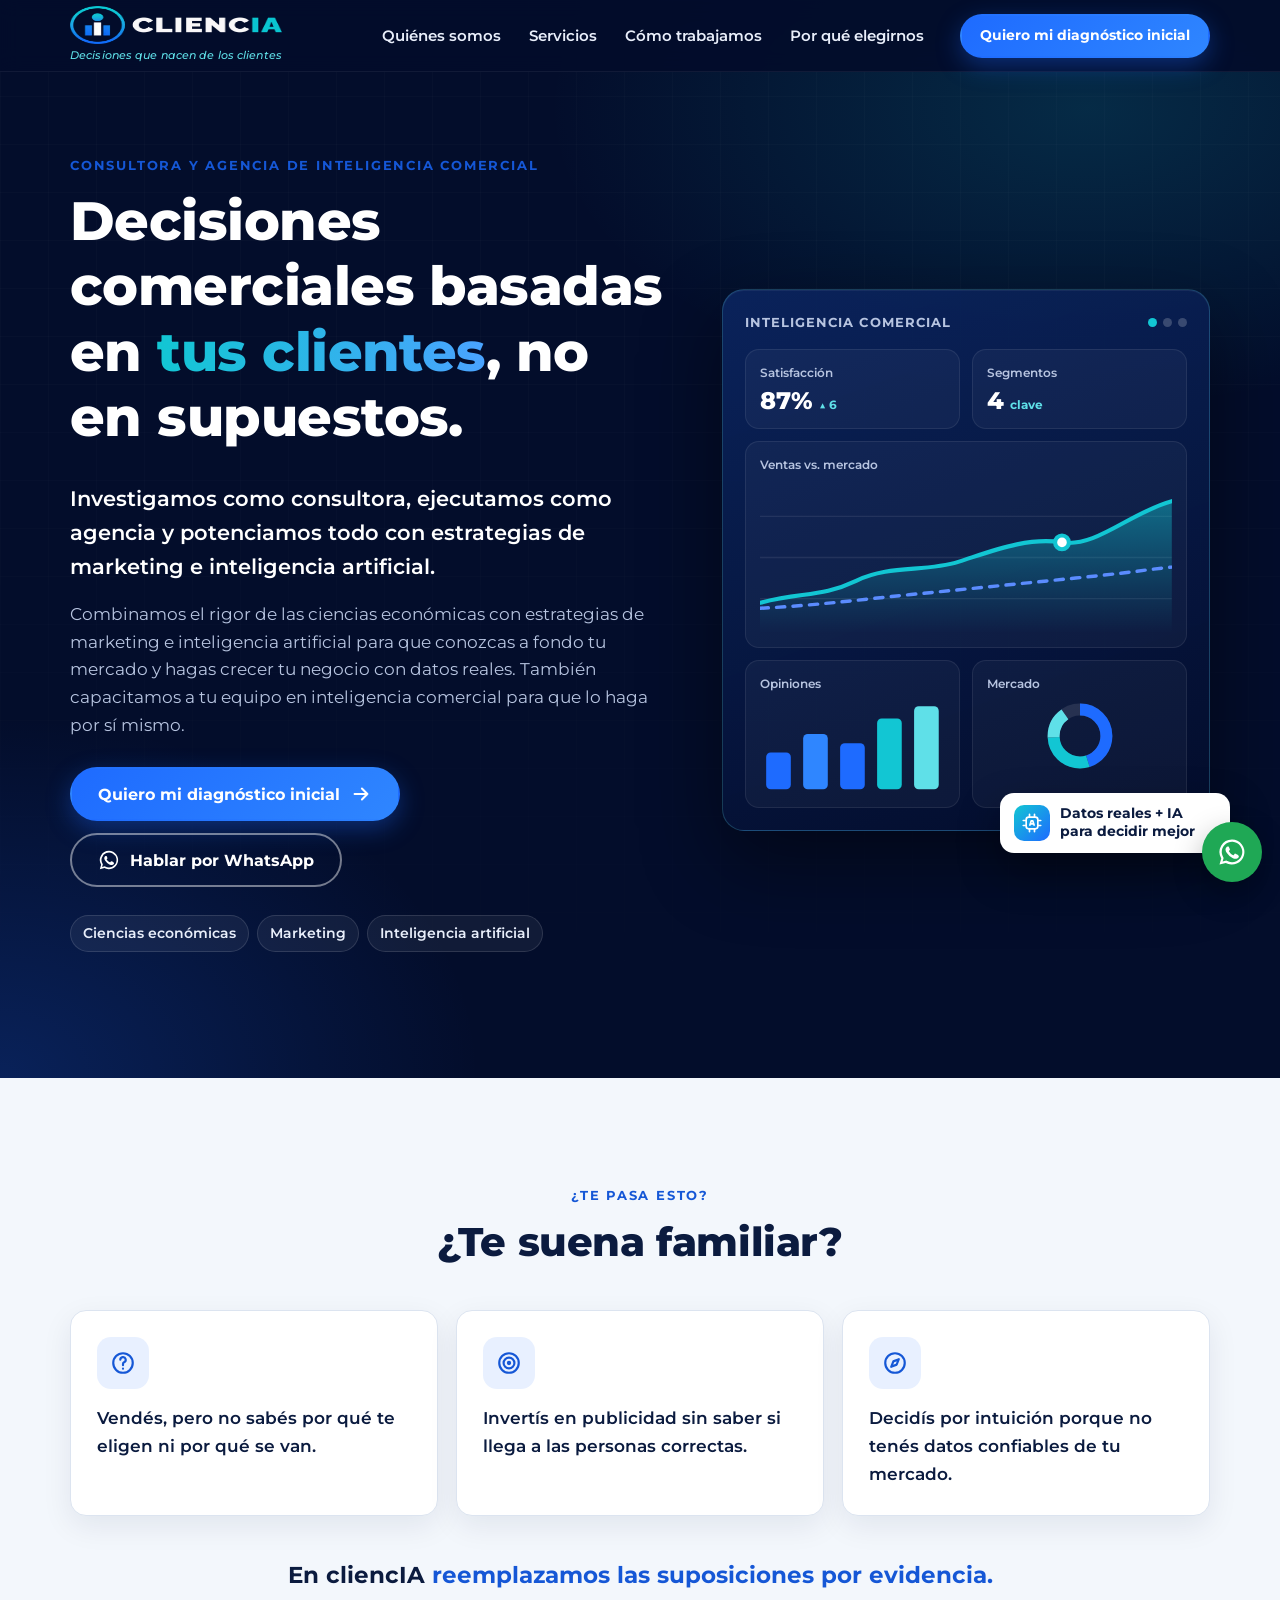
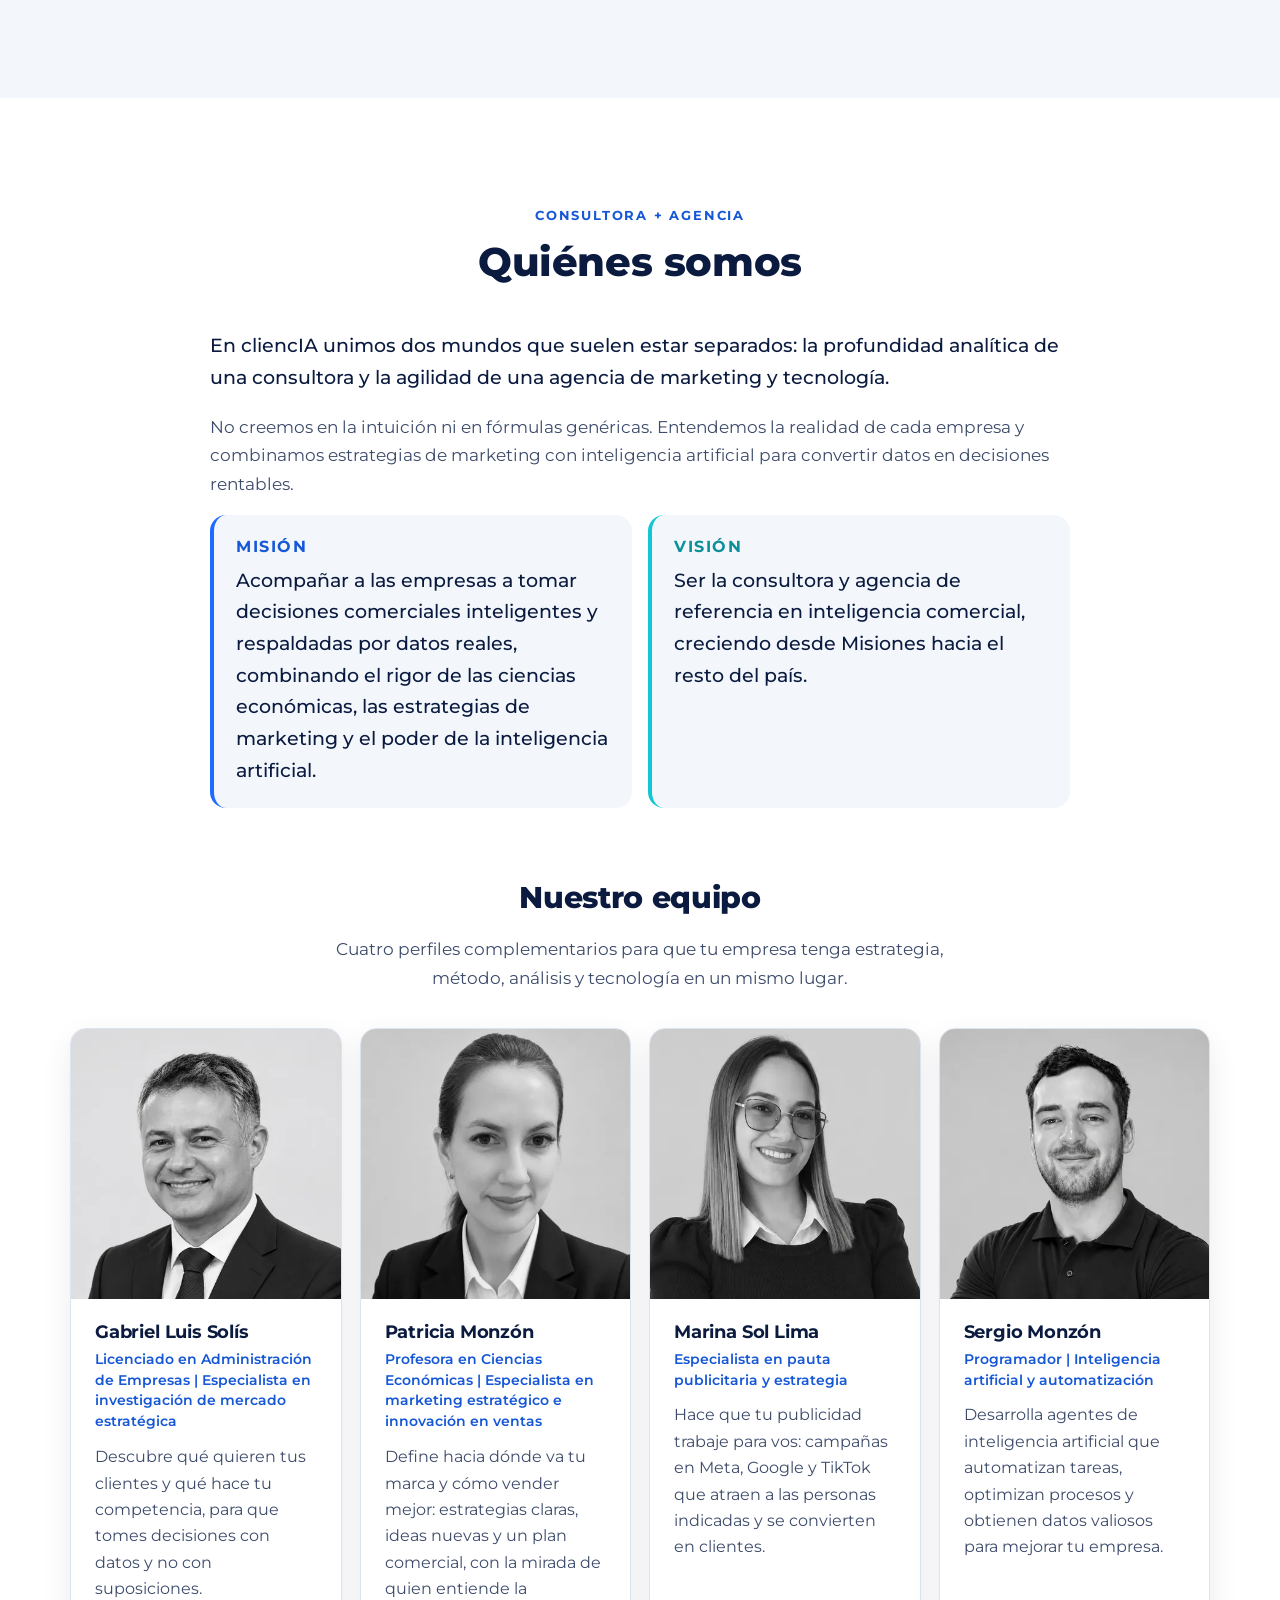
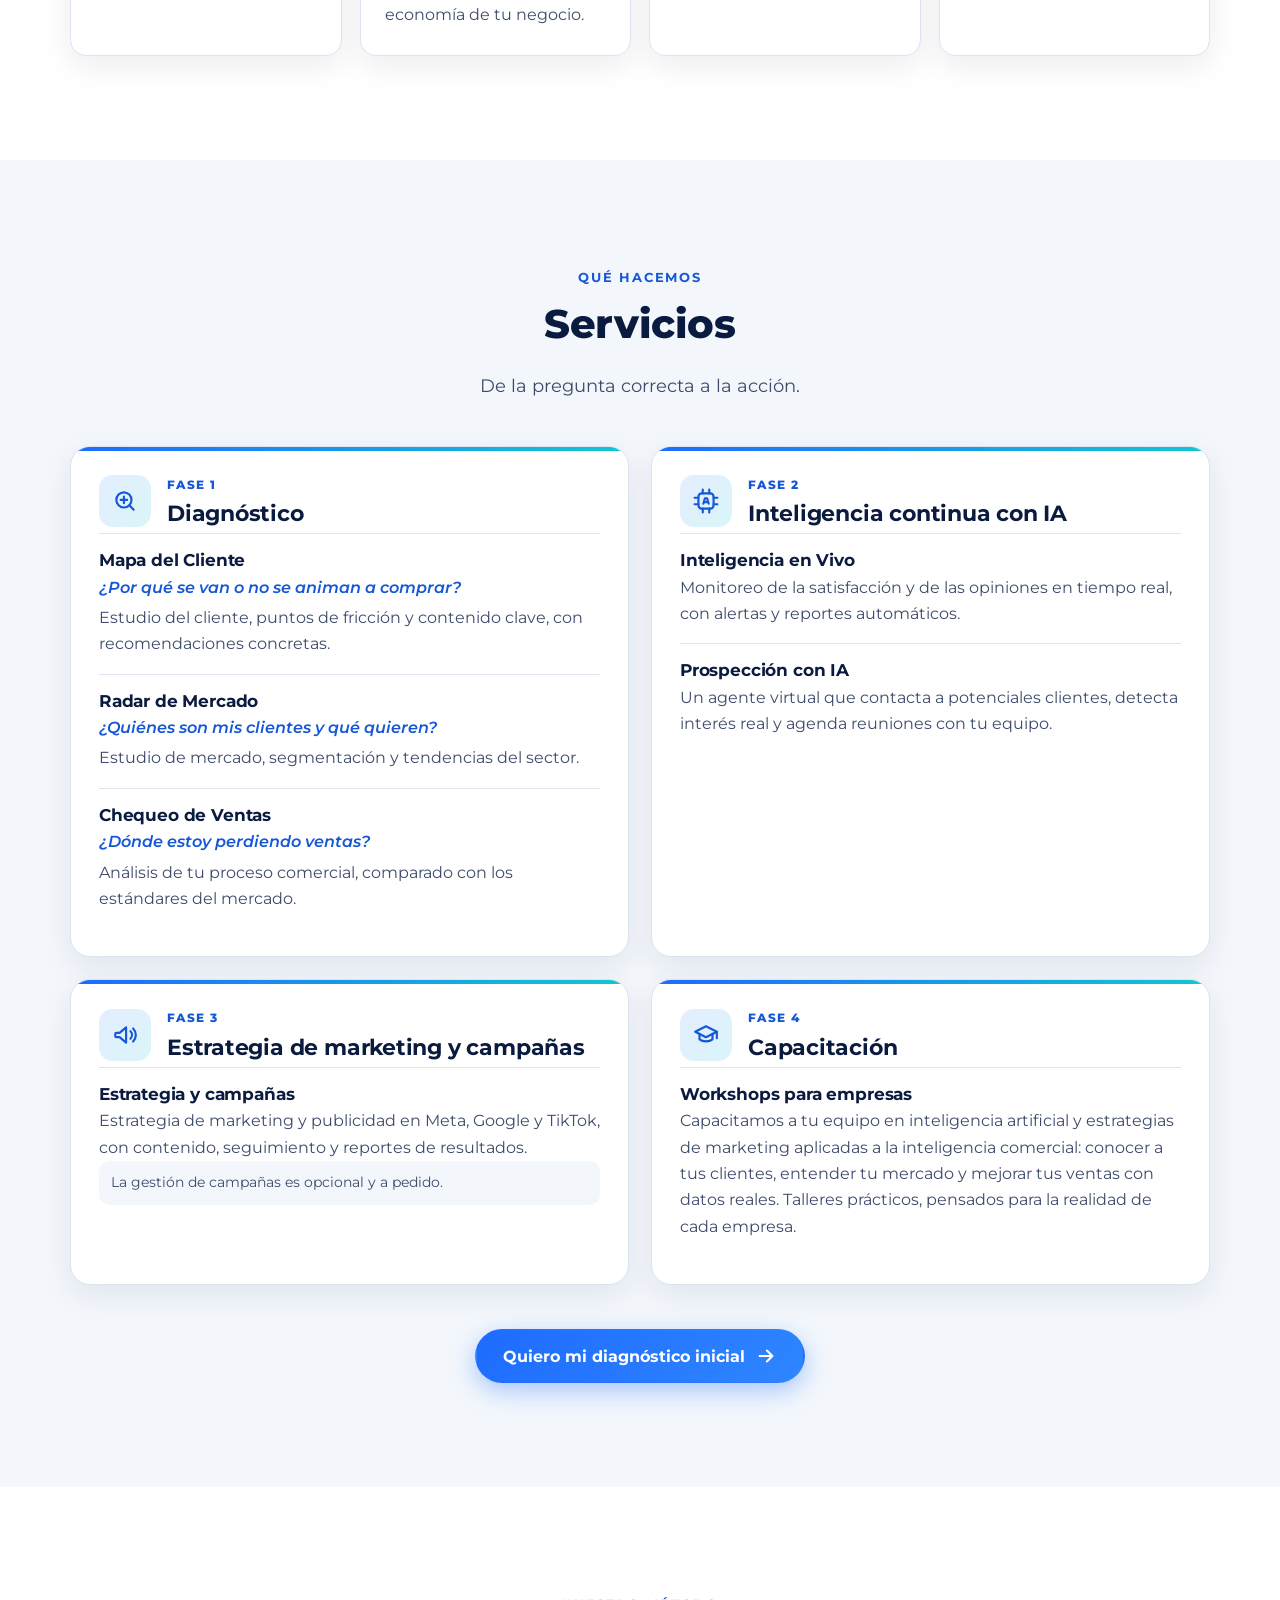
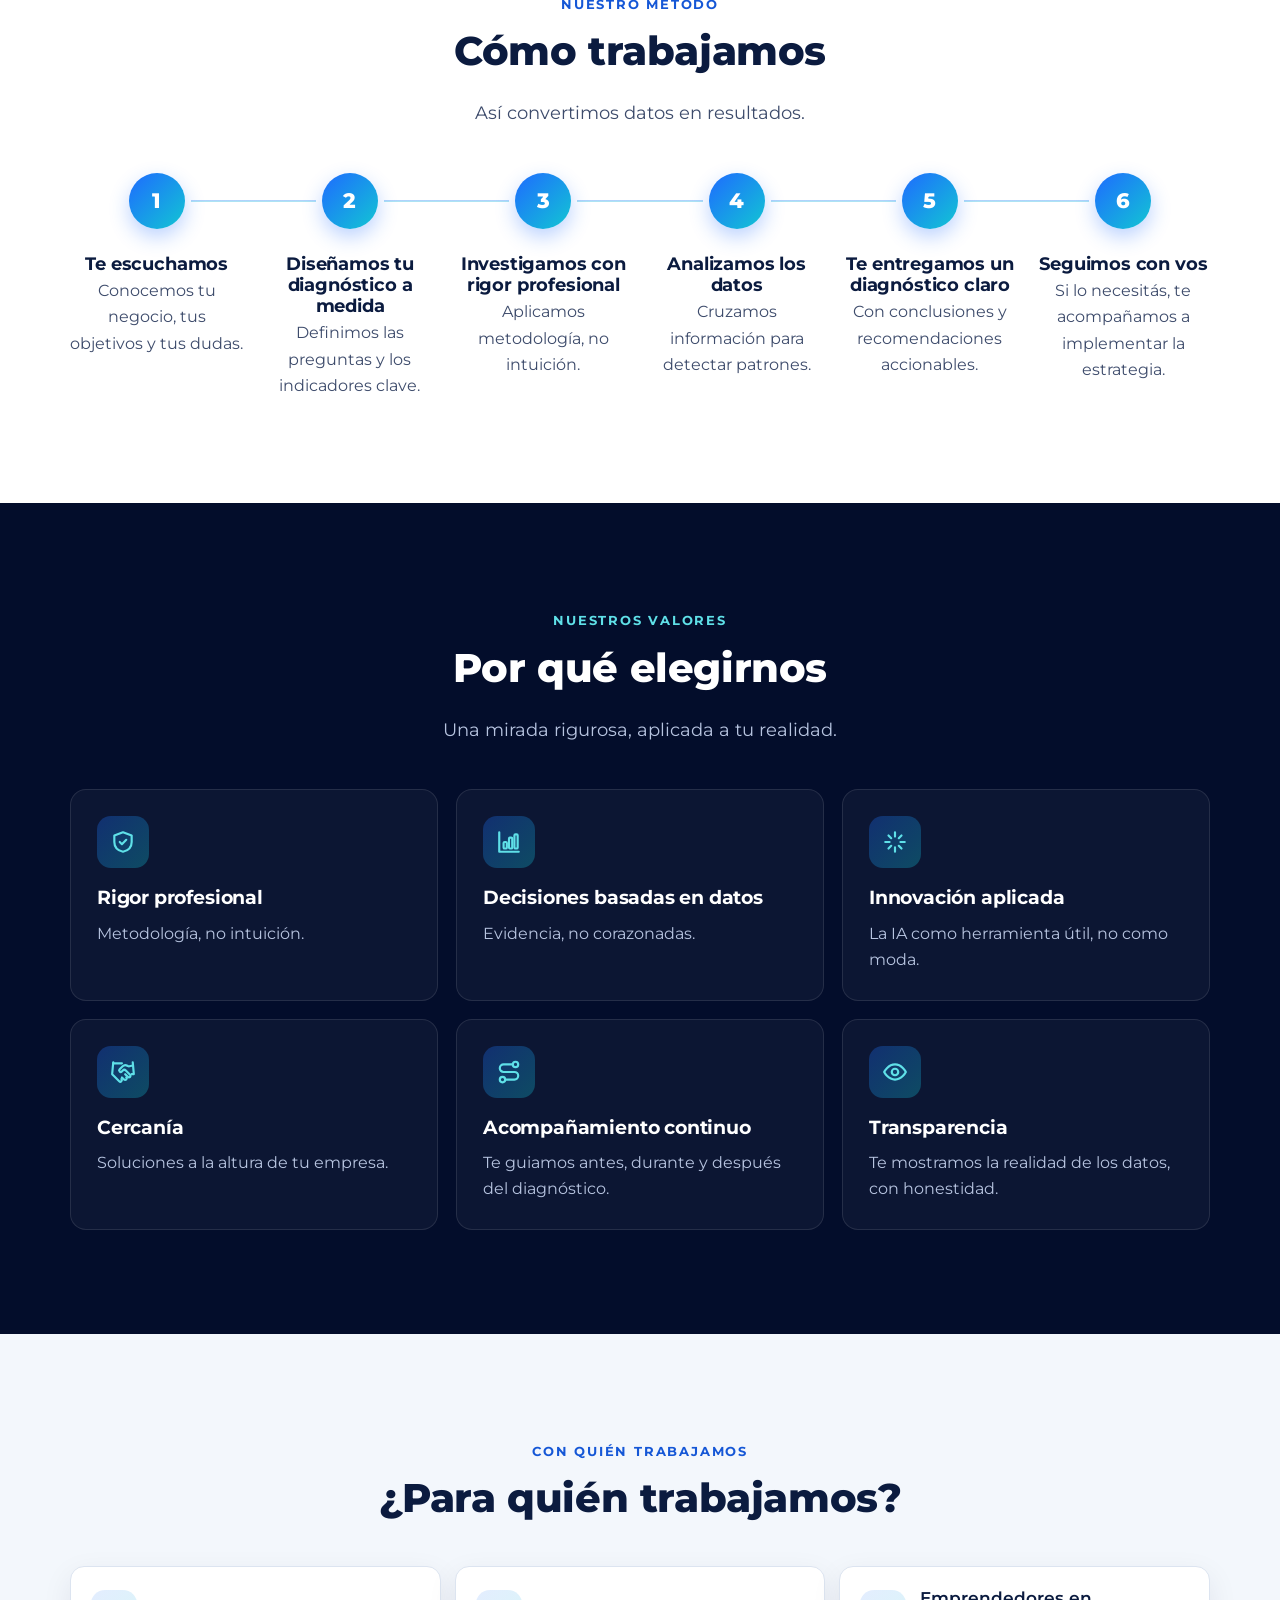
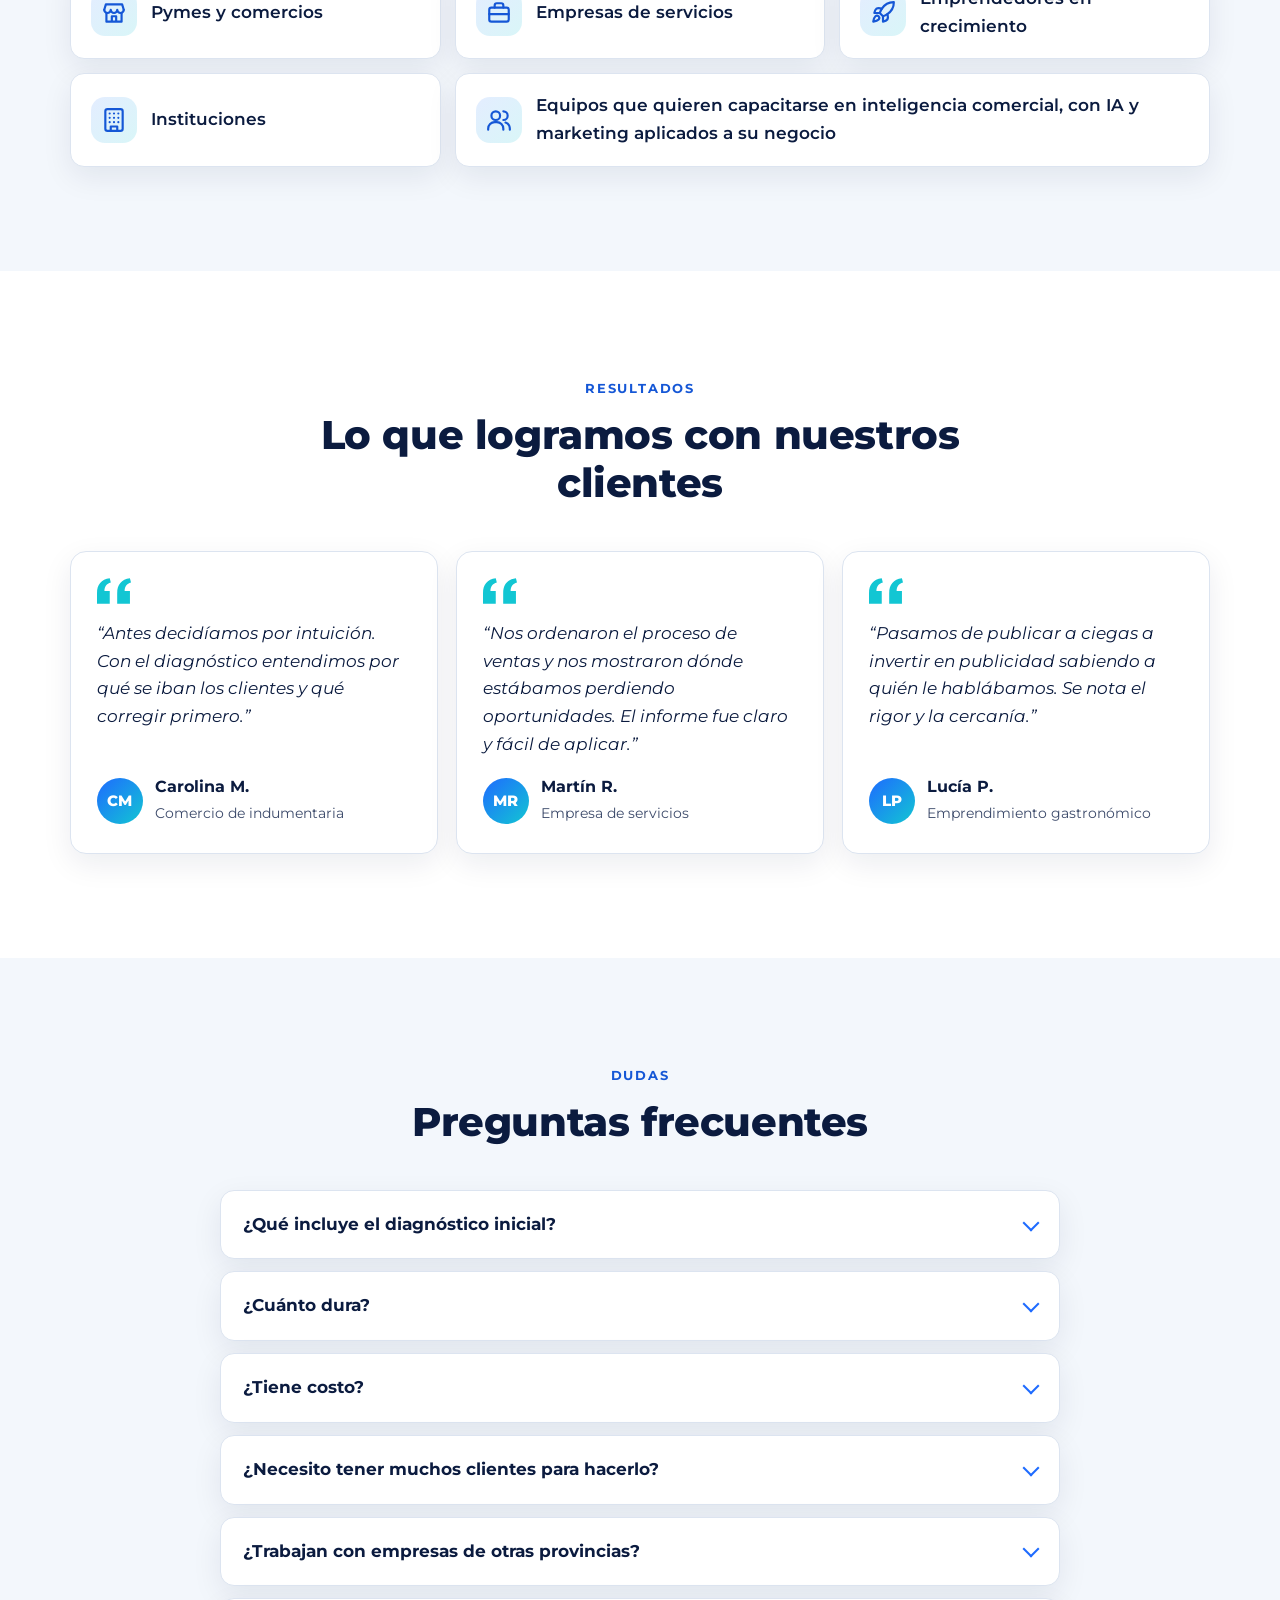
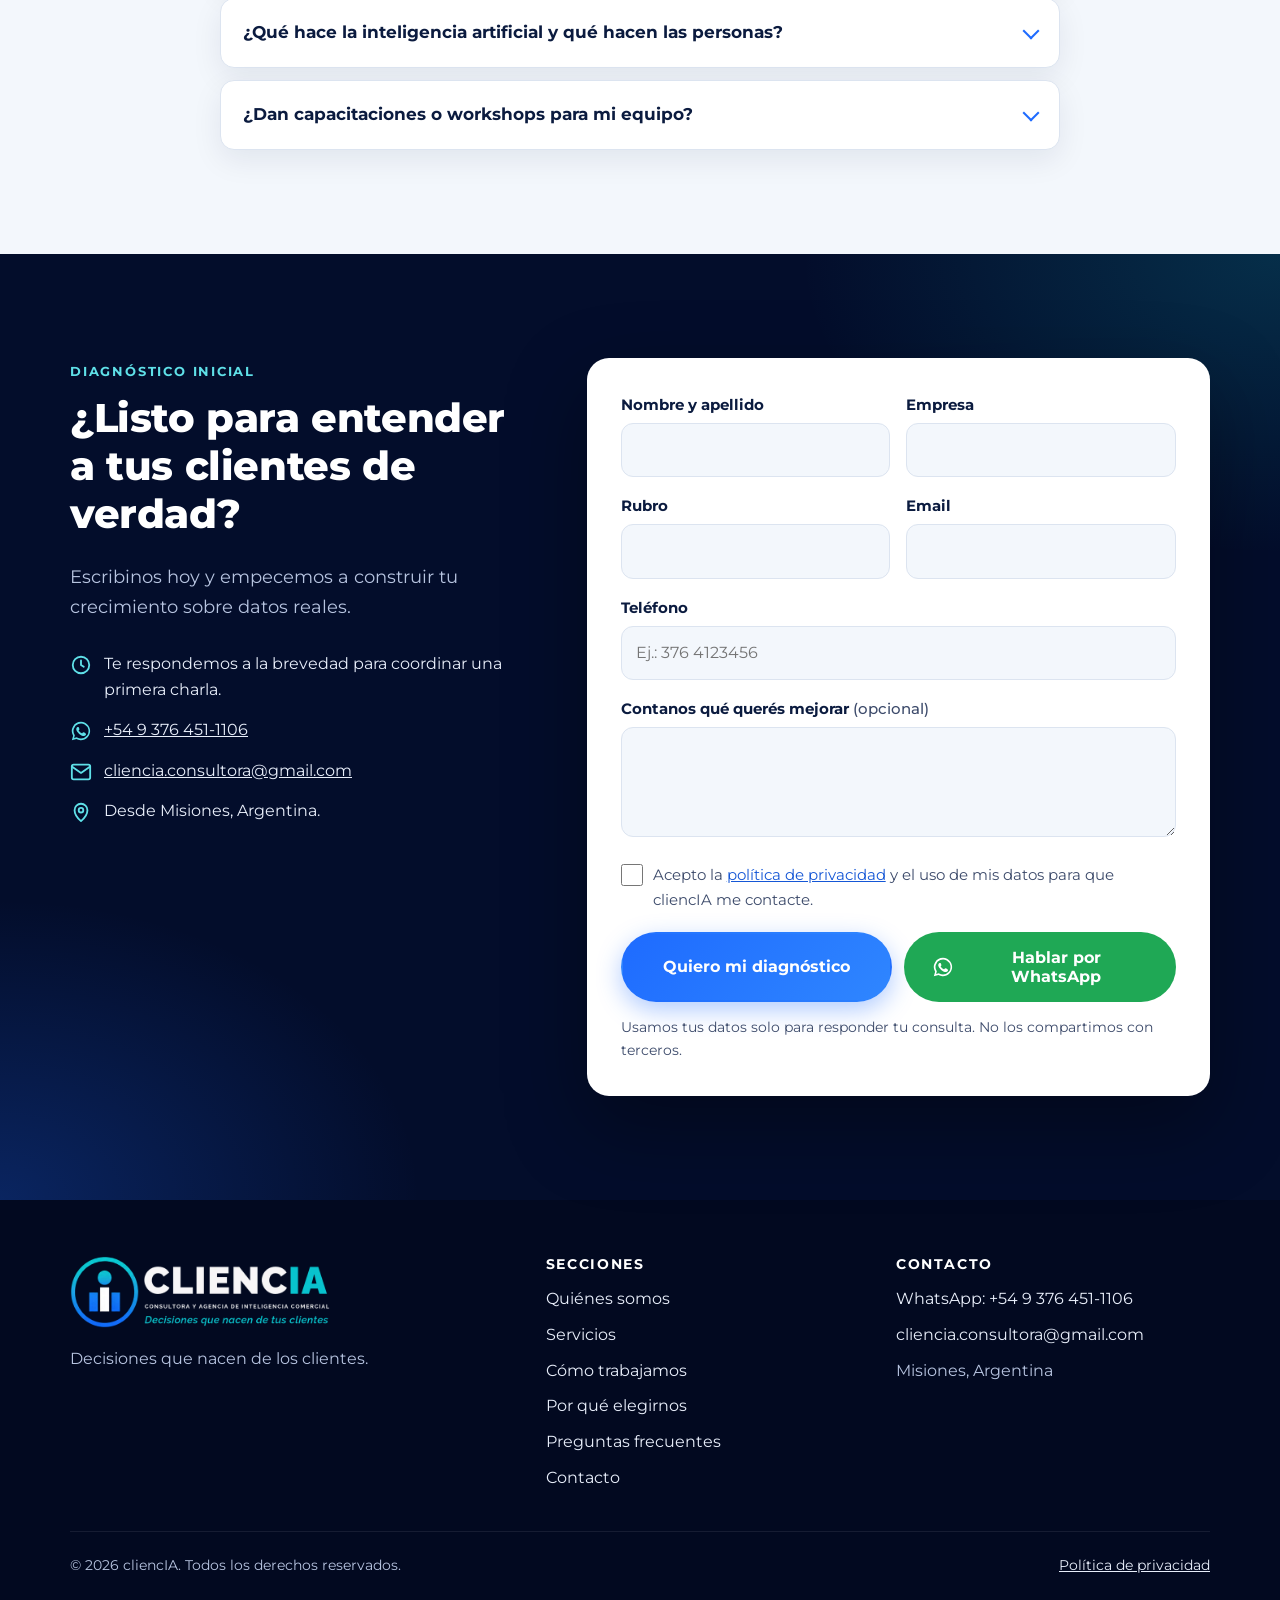
==== commit 961f4936: "Equipo: fotos nuevas de Gabriel y Sergio Co-Authored-By: Claude Opus 5.5 <noreply@anthropic.com>" ====
--- a/index.html
+++ b/index.html
@@ -687,7 +687,7 @@
       <!-- Fotos: cuadradas, en WebP. Para agregar una que falta, reemplazar el <div class="member-photo initials"> por un <img class="member-photo">. -->
       <div class="cards">
         <article class="card member reveal">
-          <img class="member-photo" src="[data-uri]" alt="Gabriel Luis Solís" width="440" height="440" loading="lazy">
+          <img class="member-photo" src="[data-uri]" alt="Gabriel Luis Solís" width="440" height="440" loading="lazy">
           <div class="member-body">
             <h4>Gabriel Luis Solís</h4>
             <p class="member-role">Licenciado en Administración de Empresas | Especialista en investigación de mercado estratégica</p>
@@ -711,7 +711,7 @@
           </div>
         </article>
         <article class="card member reveal">
-          <img class="member-photo" src="[data-uri]" alt="Sergio Monzón" width="440" height="440" loading="lazy">
+          <img class="member-photo" src="[data-uri]" alt="Sergio Monzón" width="440" height="440" loading="lazy">
           <div class="member-body">
             <h4>Sergio Monzón</h4>
             <p class="member-role">Programador | Inteligencia artificial y automatización</p>
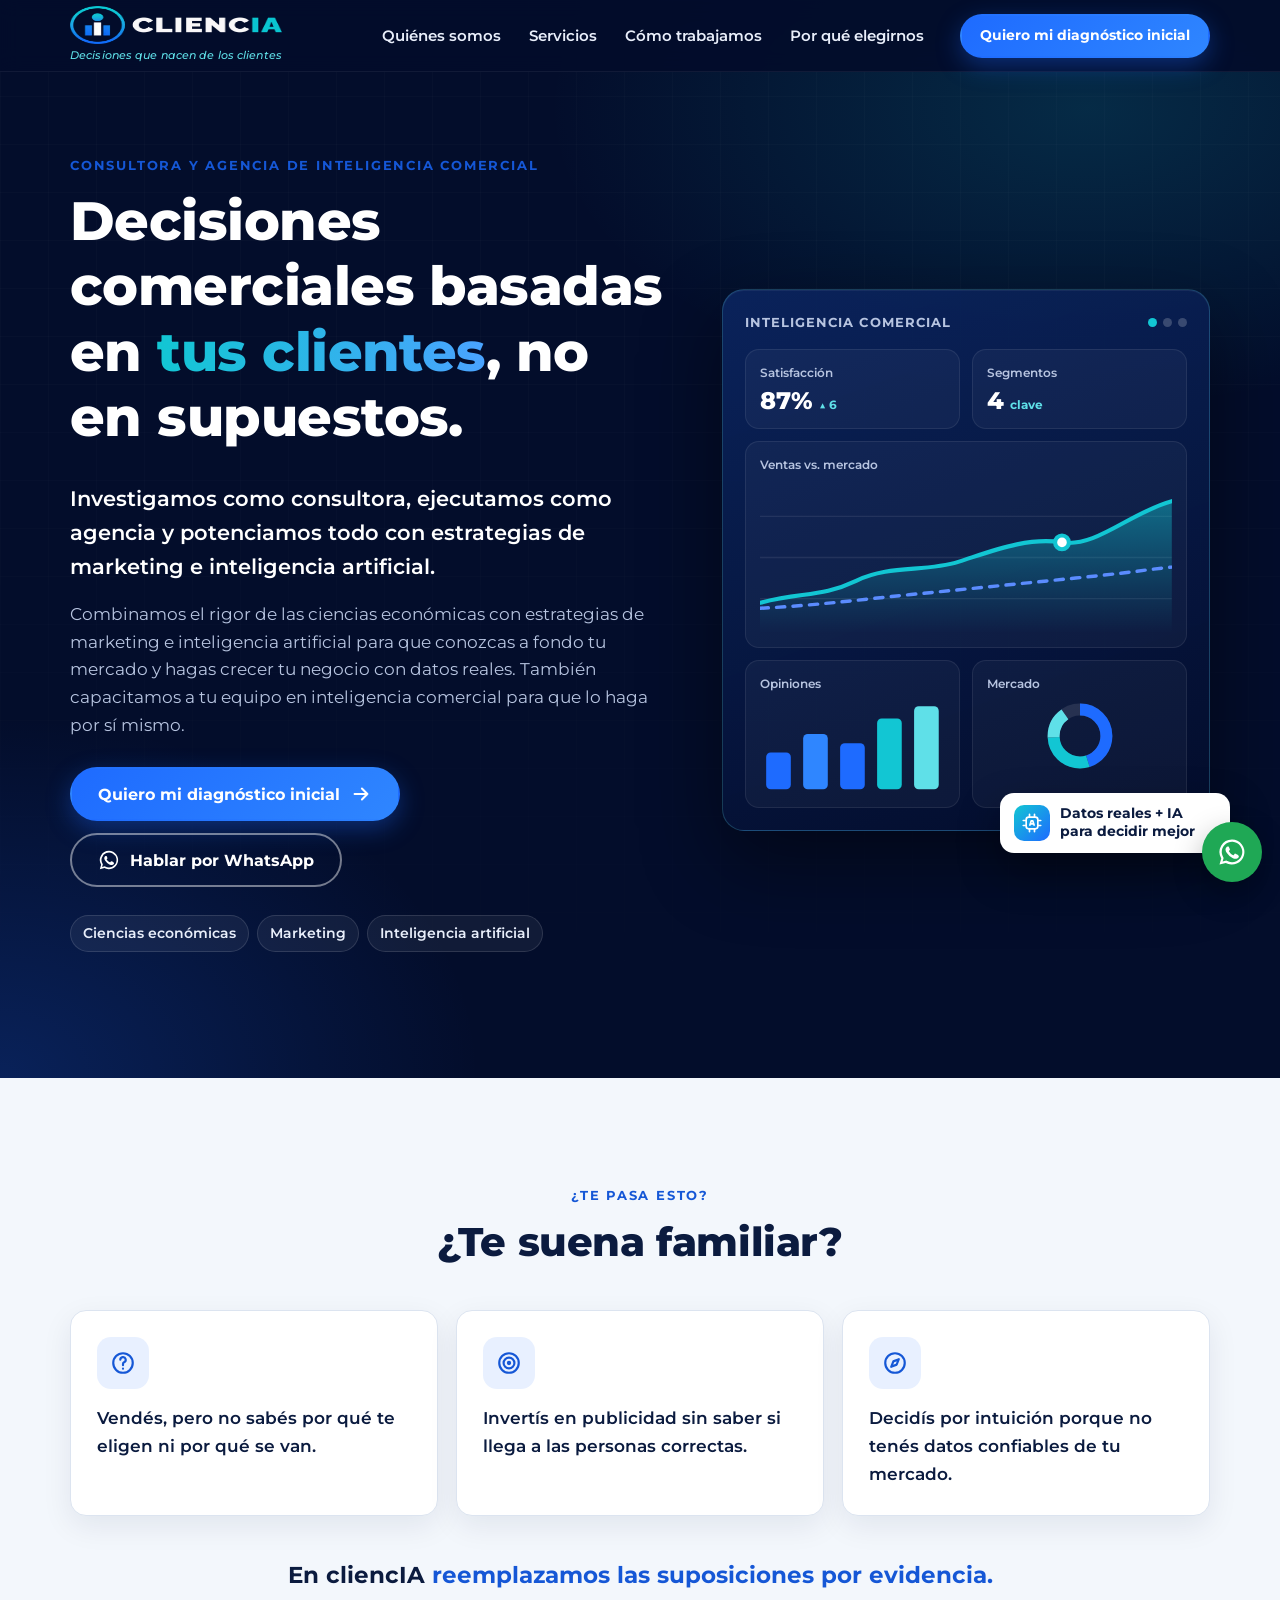
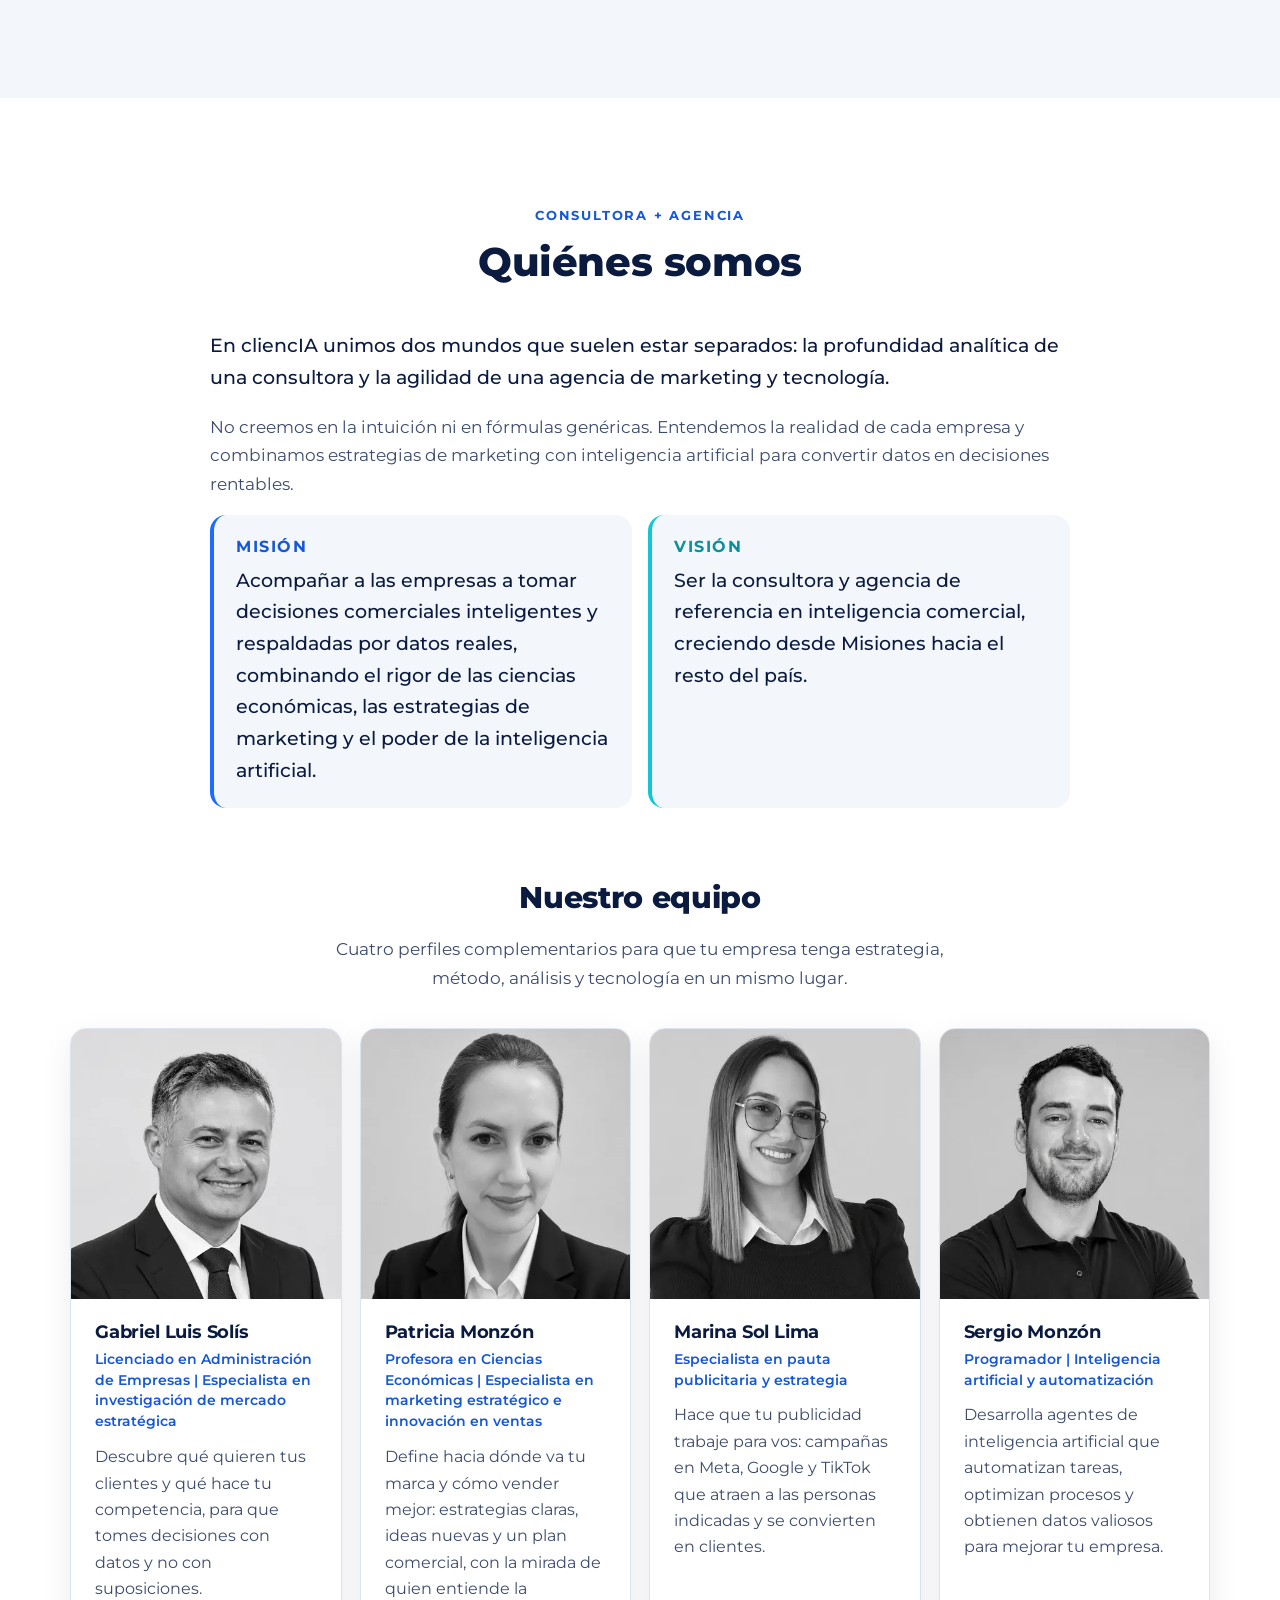
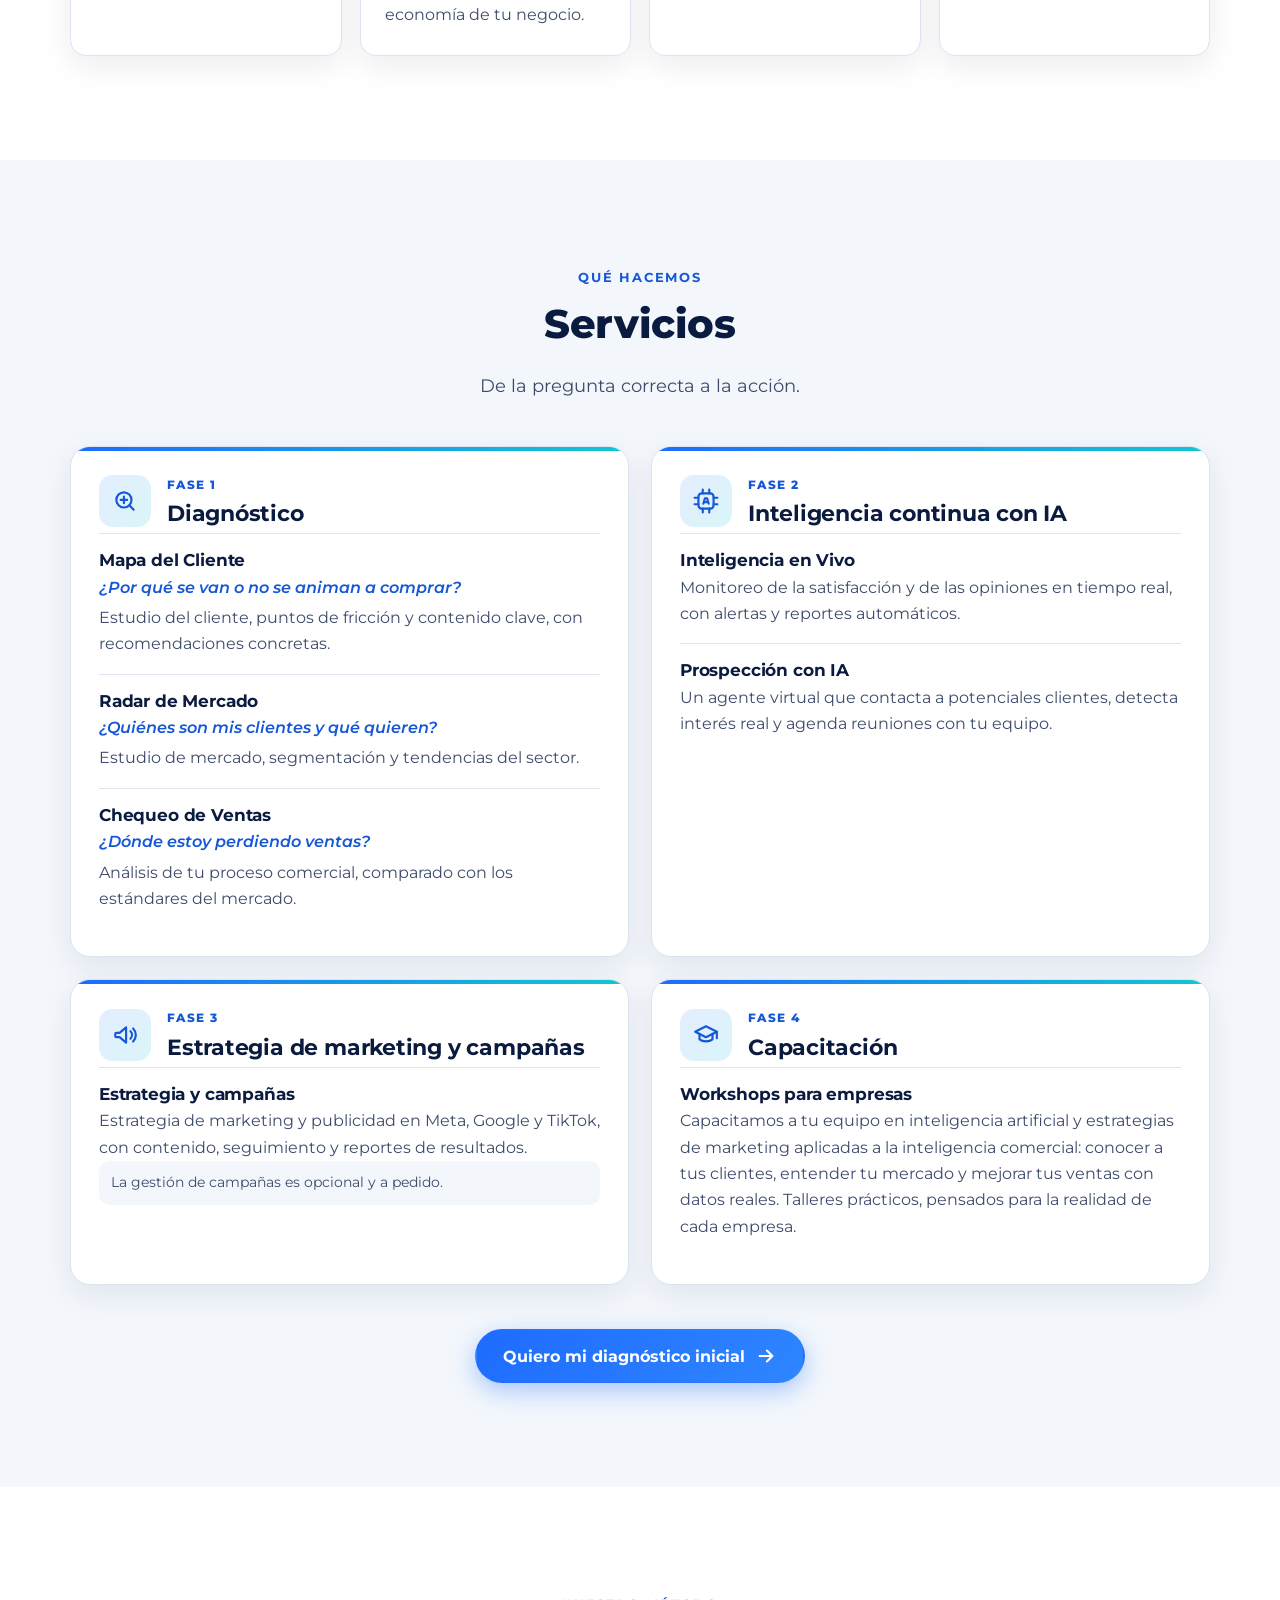
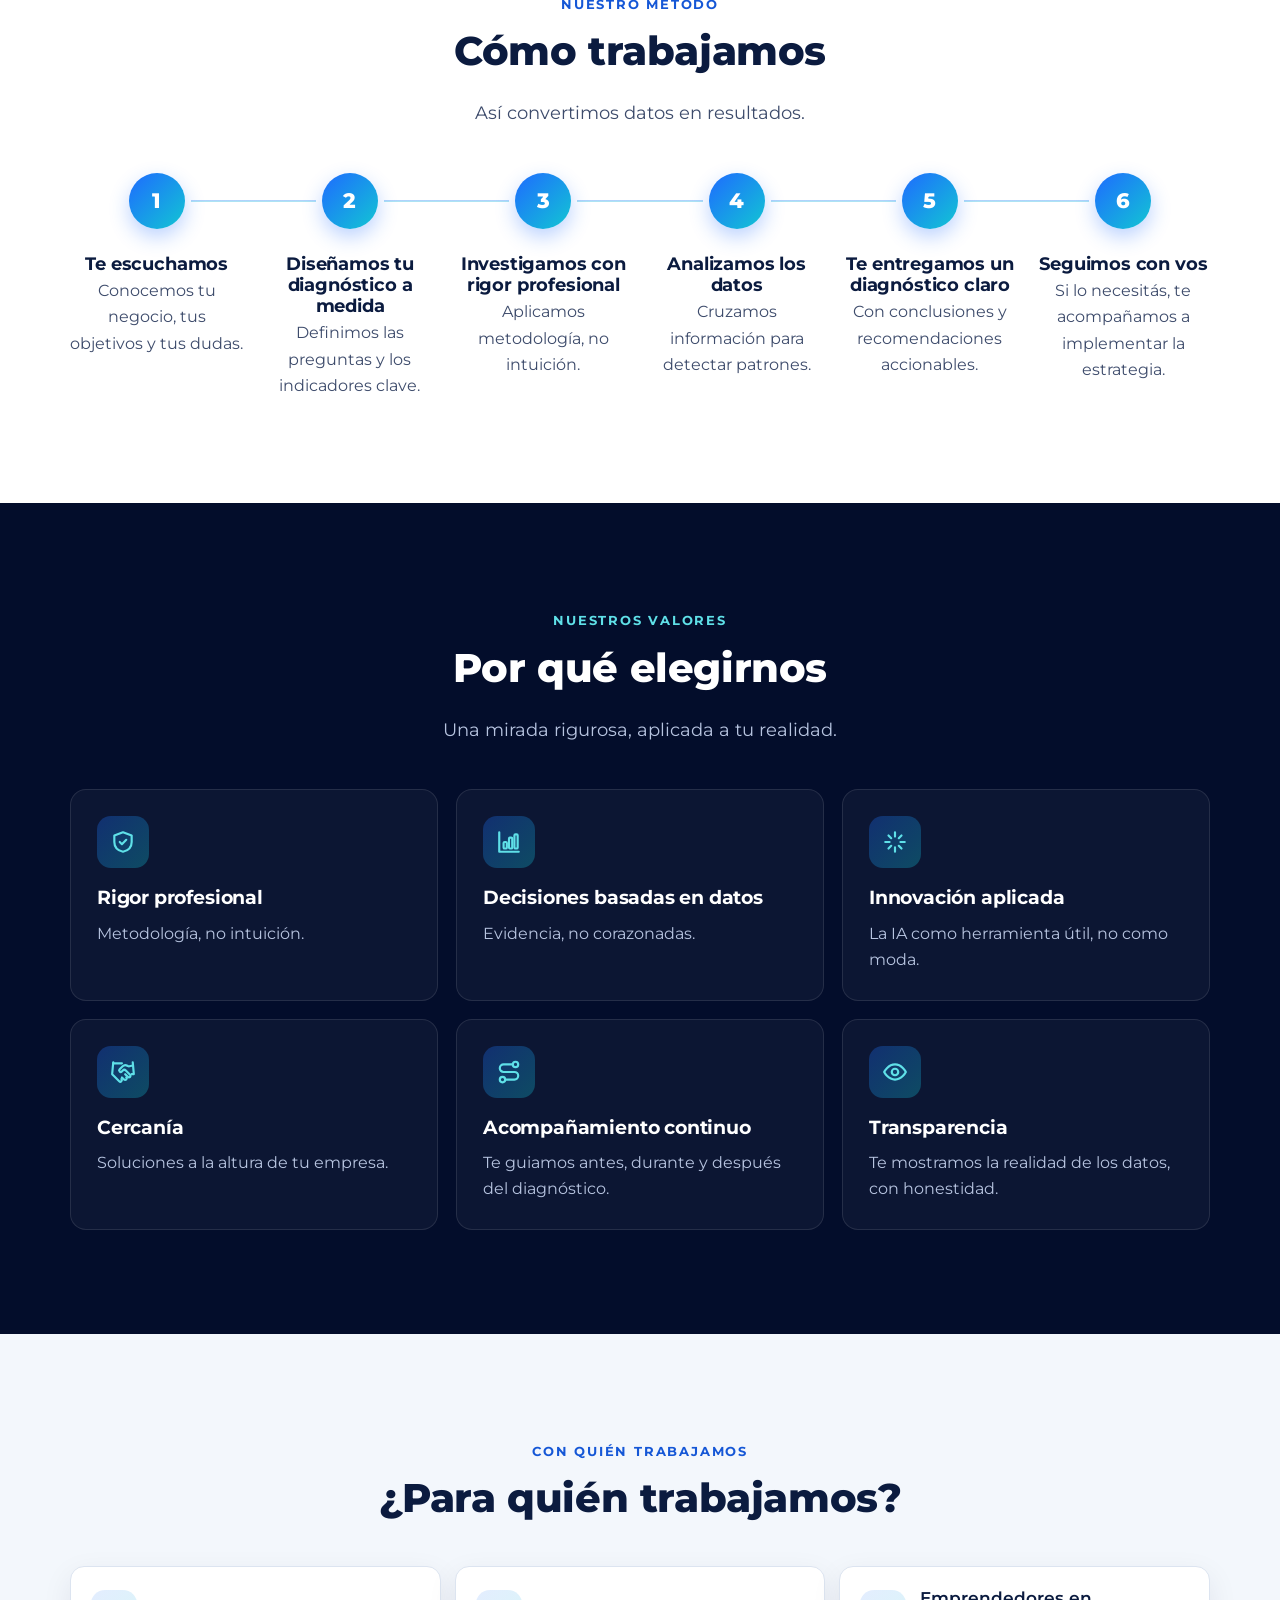
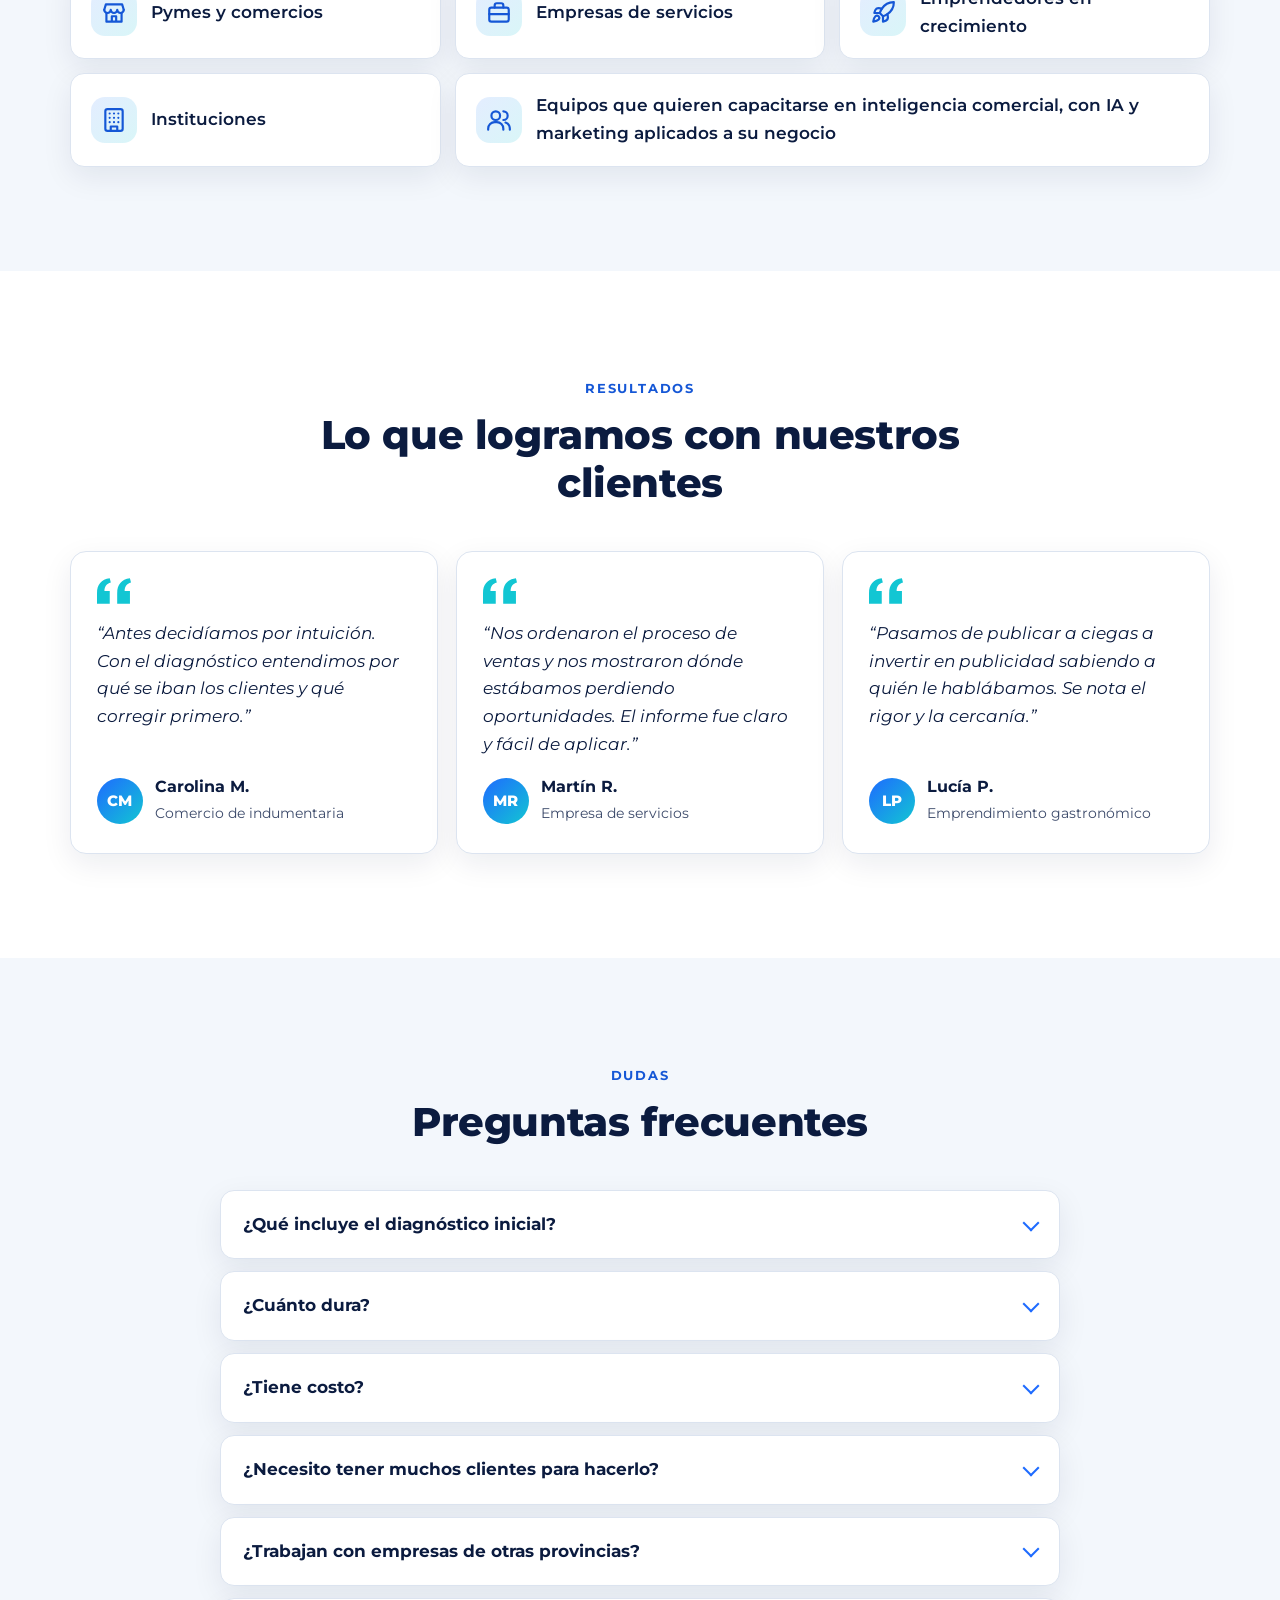
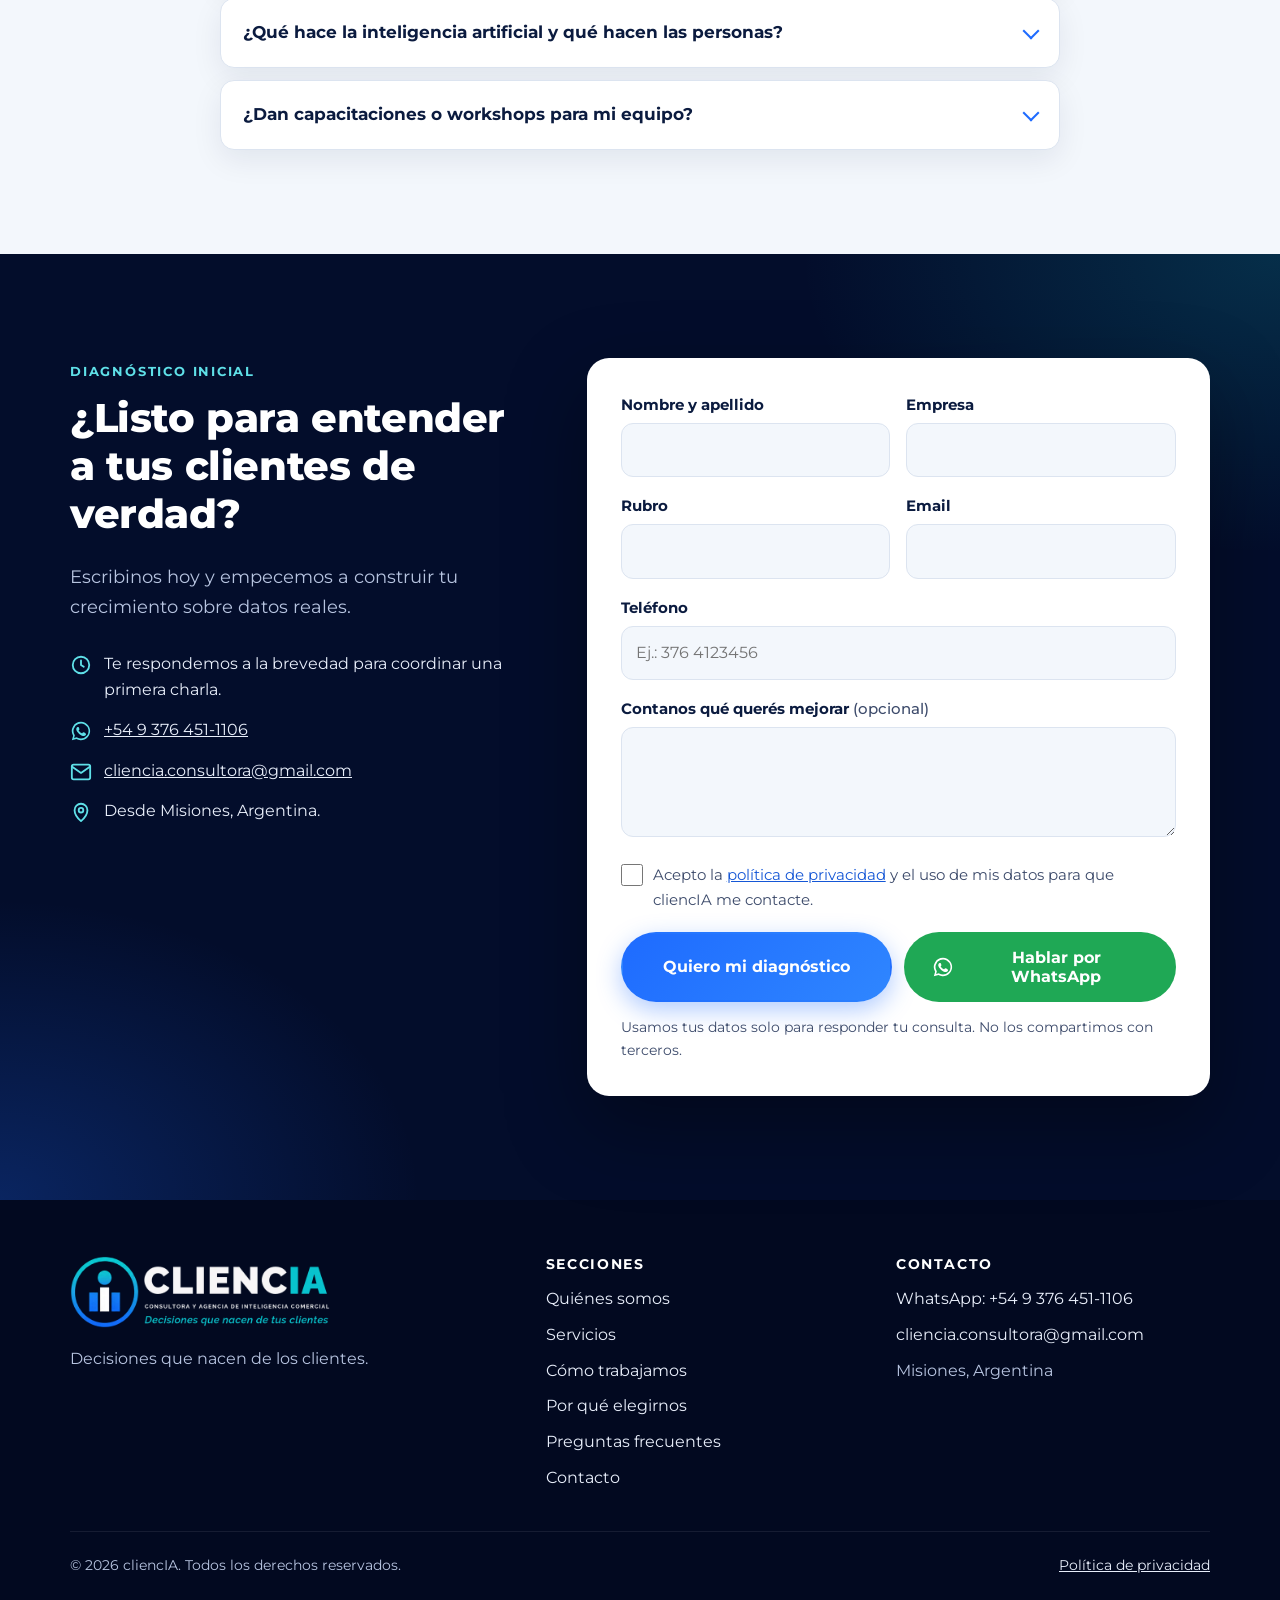
==== commit a561ff00: "Equipo: fotos actualizadas de Gabriel y Sergio Co-Authored-By: Claude Opus 5.5 <noreply@anthropic.co" ====
--- a/index.html
+++ b/index.html
@@ -687,7 +687,7 @@
       <!-- Fotos: cuadradas, en WebP. Para agregar una que falta, reemplazar el <div class="member-photo initials"> por un <img class="member-photo">. -->
       <div class="cards">
         <article class="card member reveal">
-          <img class="member-photo" src="[data-uri]" alt="Gabriel Luis Solís" width="440" height="440" loading="lazy">
+          <img class="member-photo" src="[data-uri]" alt="Gabriel Luis Solís" width="440" height="440" loading="lazy">
           <div class="member-body">
             <h4>Gabriel Luis Solís</h4>
             <p class="member-role">Licenciado en Administración de Empresas | Especialista en investigación de mercado estratégica</p>
@@ -711,7 +711,7 @@
           </div>
         </article>
         <article class="card member reveal">
-          <img class="member-photo" src="[data-uri]" alt="Sergio Monzón" width="440" height="440" loading="lazy">
+          <img class="member-photo" src="[data-uri]" alt="Sergio Monzón" width="440" height="440" loading="lazy">
           <div class="member-body">
             <h4>Sergio Monzón</h4>
             <p class="member-role">Programador | Inteligencia artificial y automatización</p>
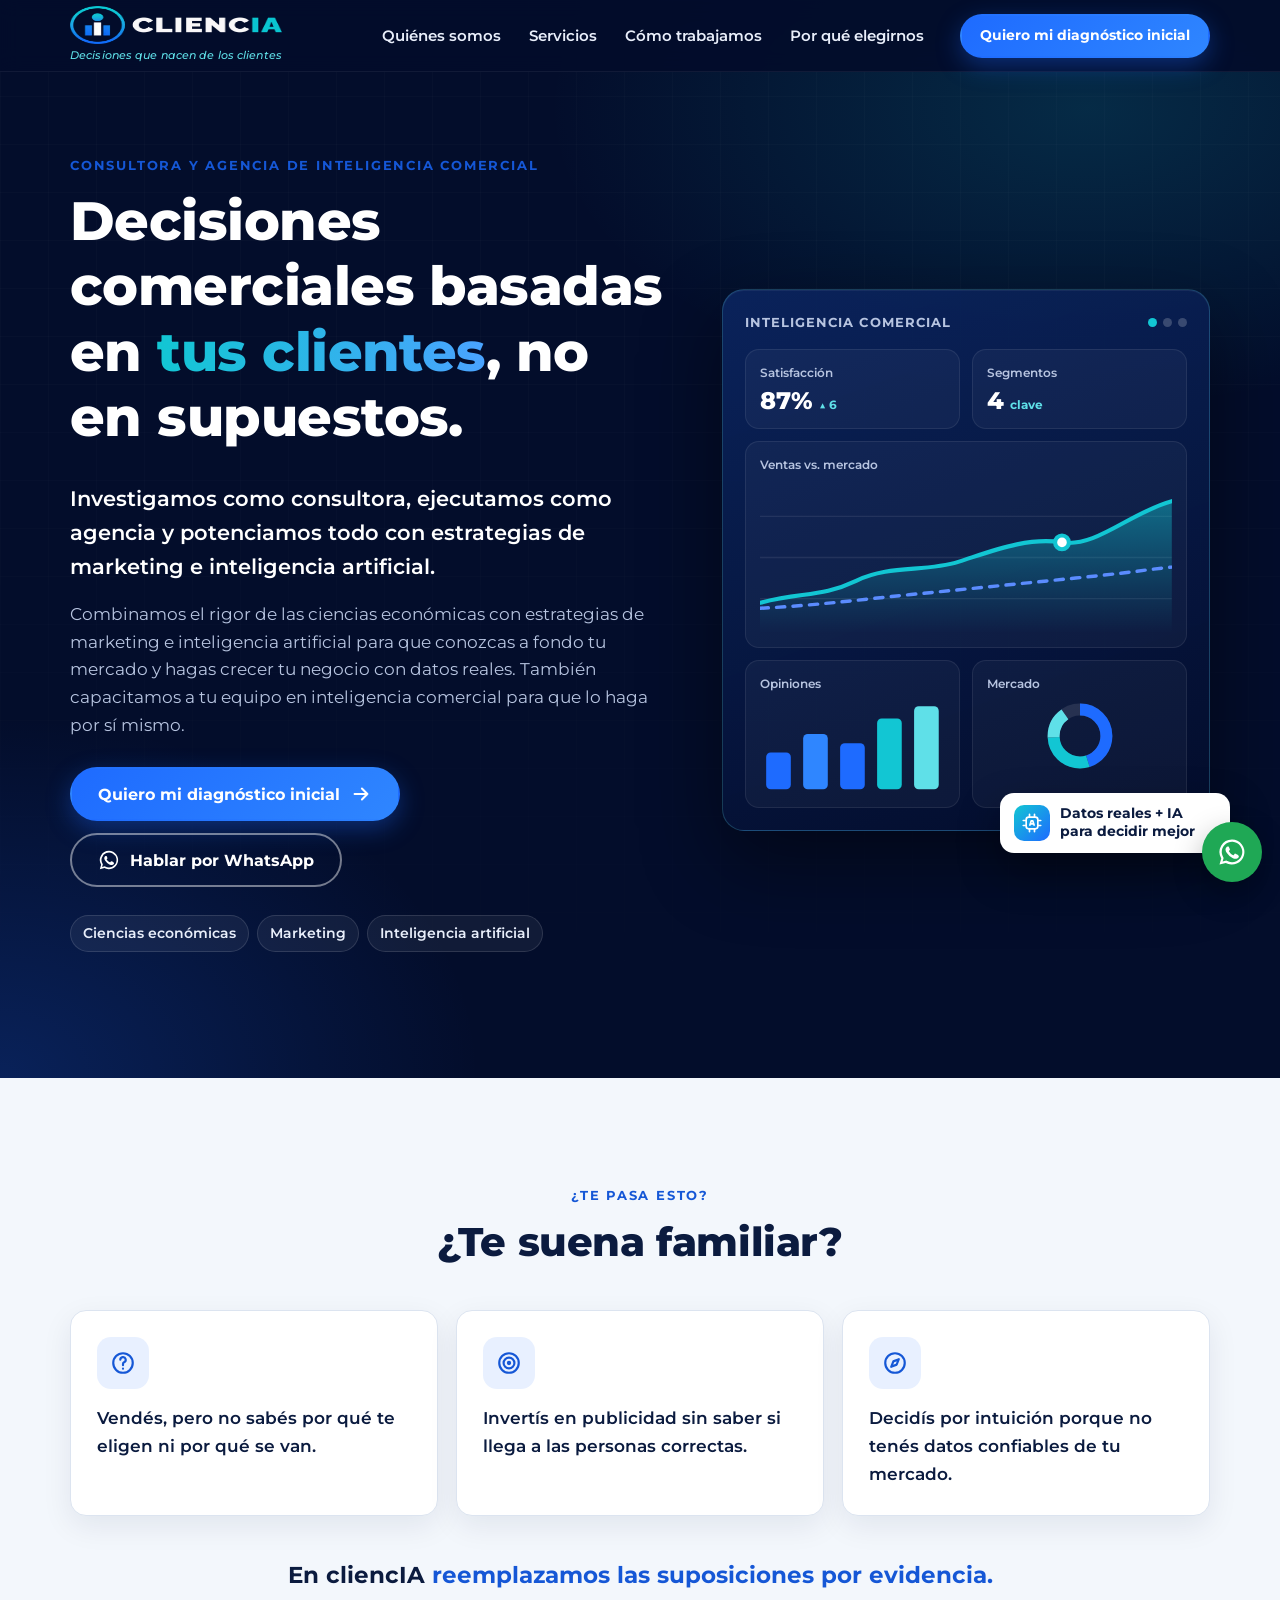
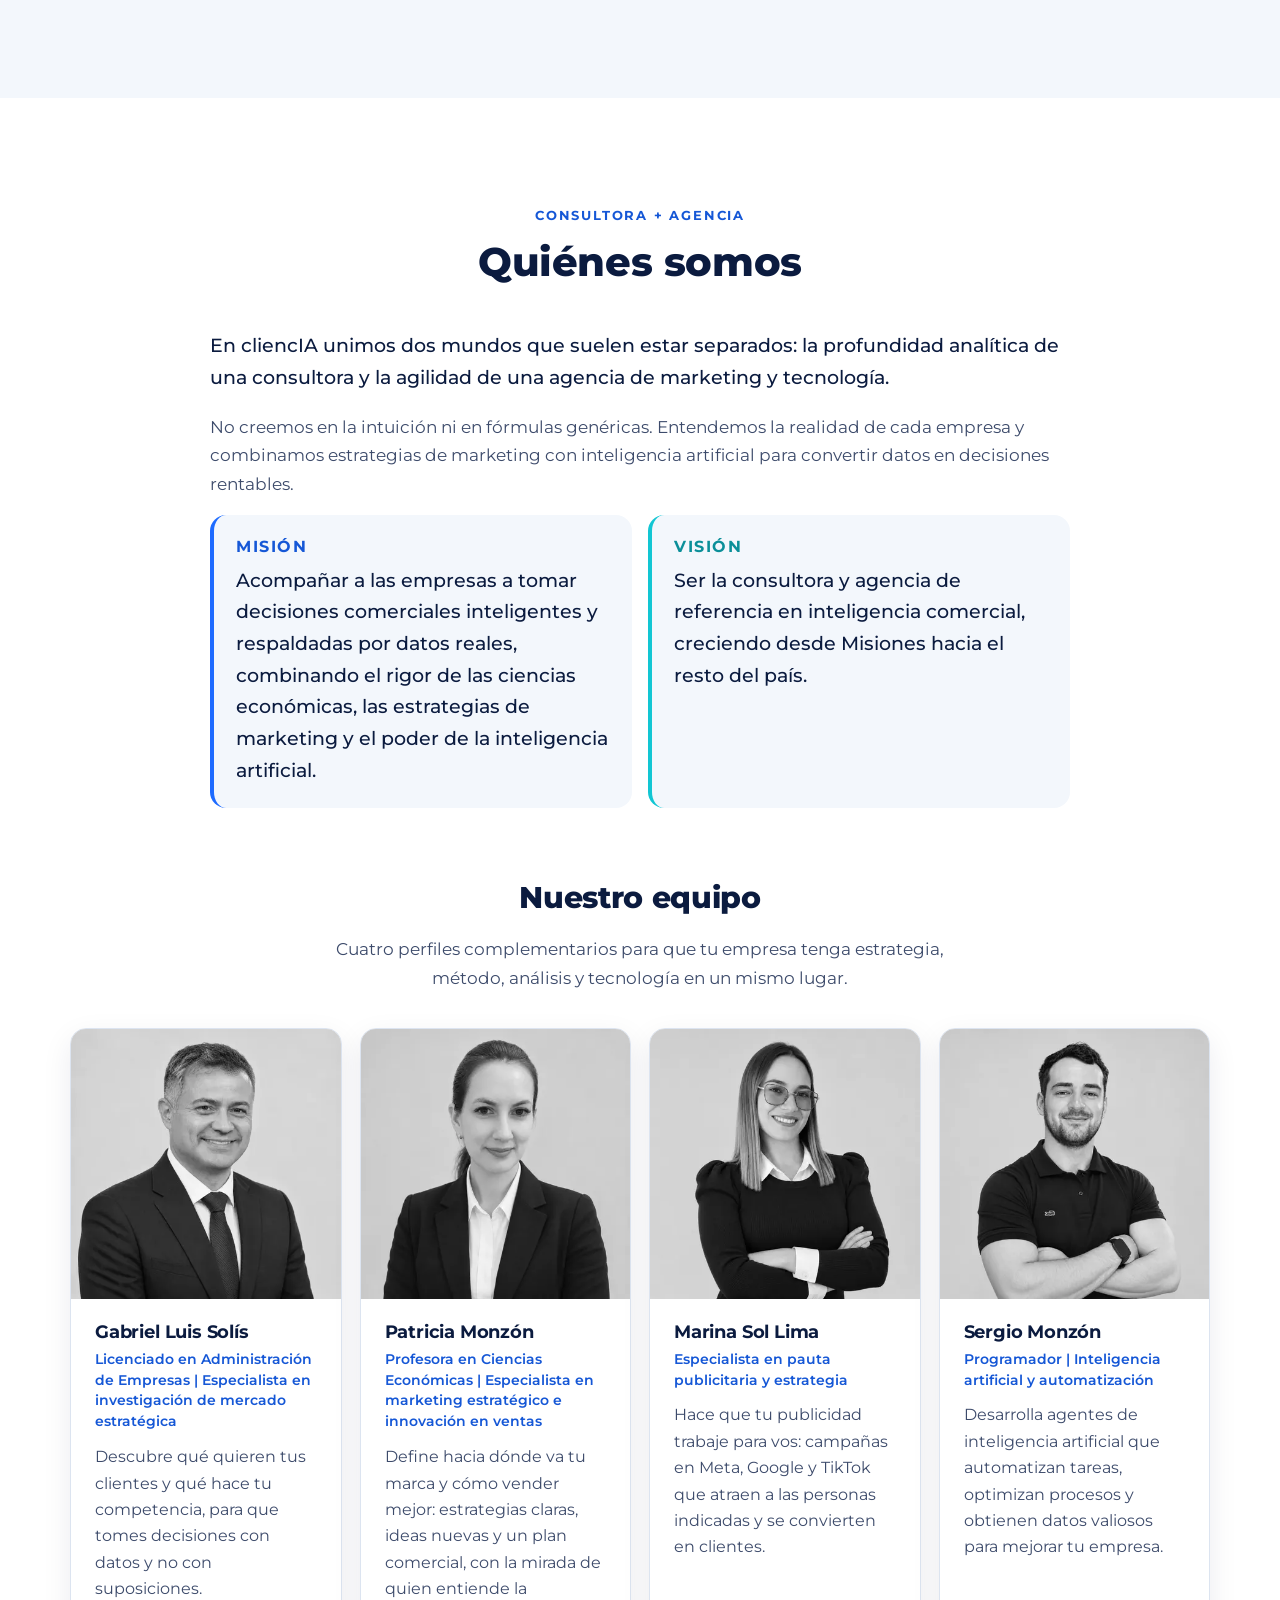
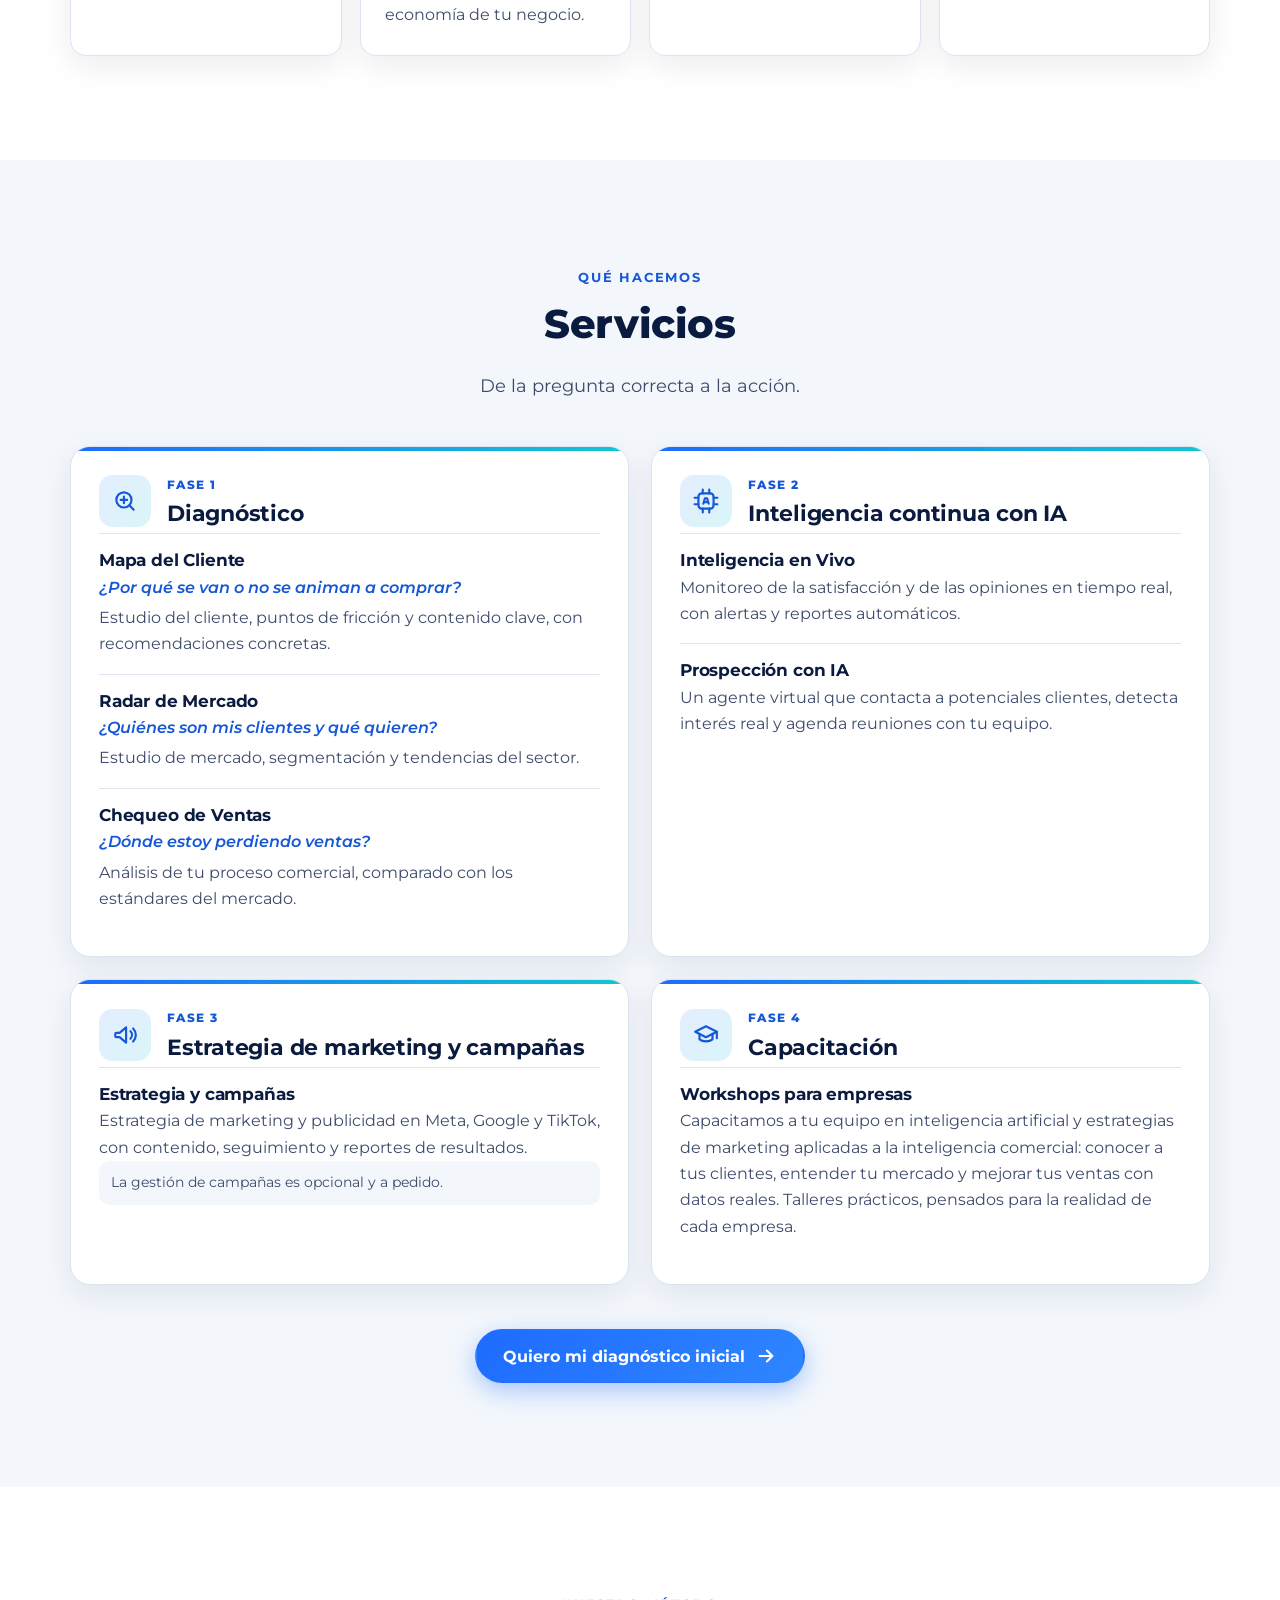
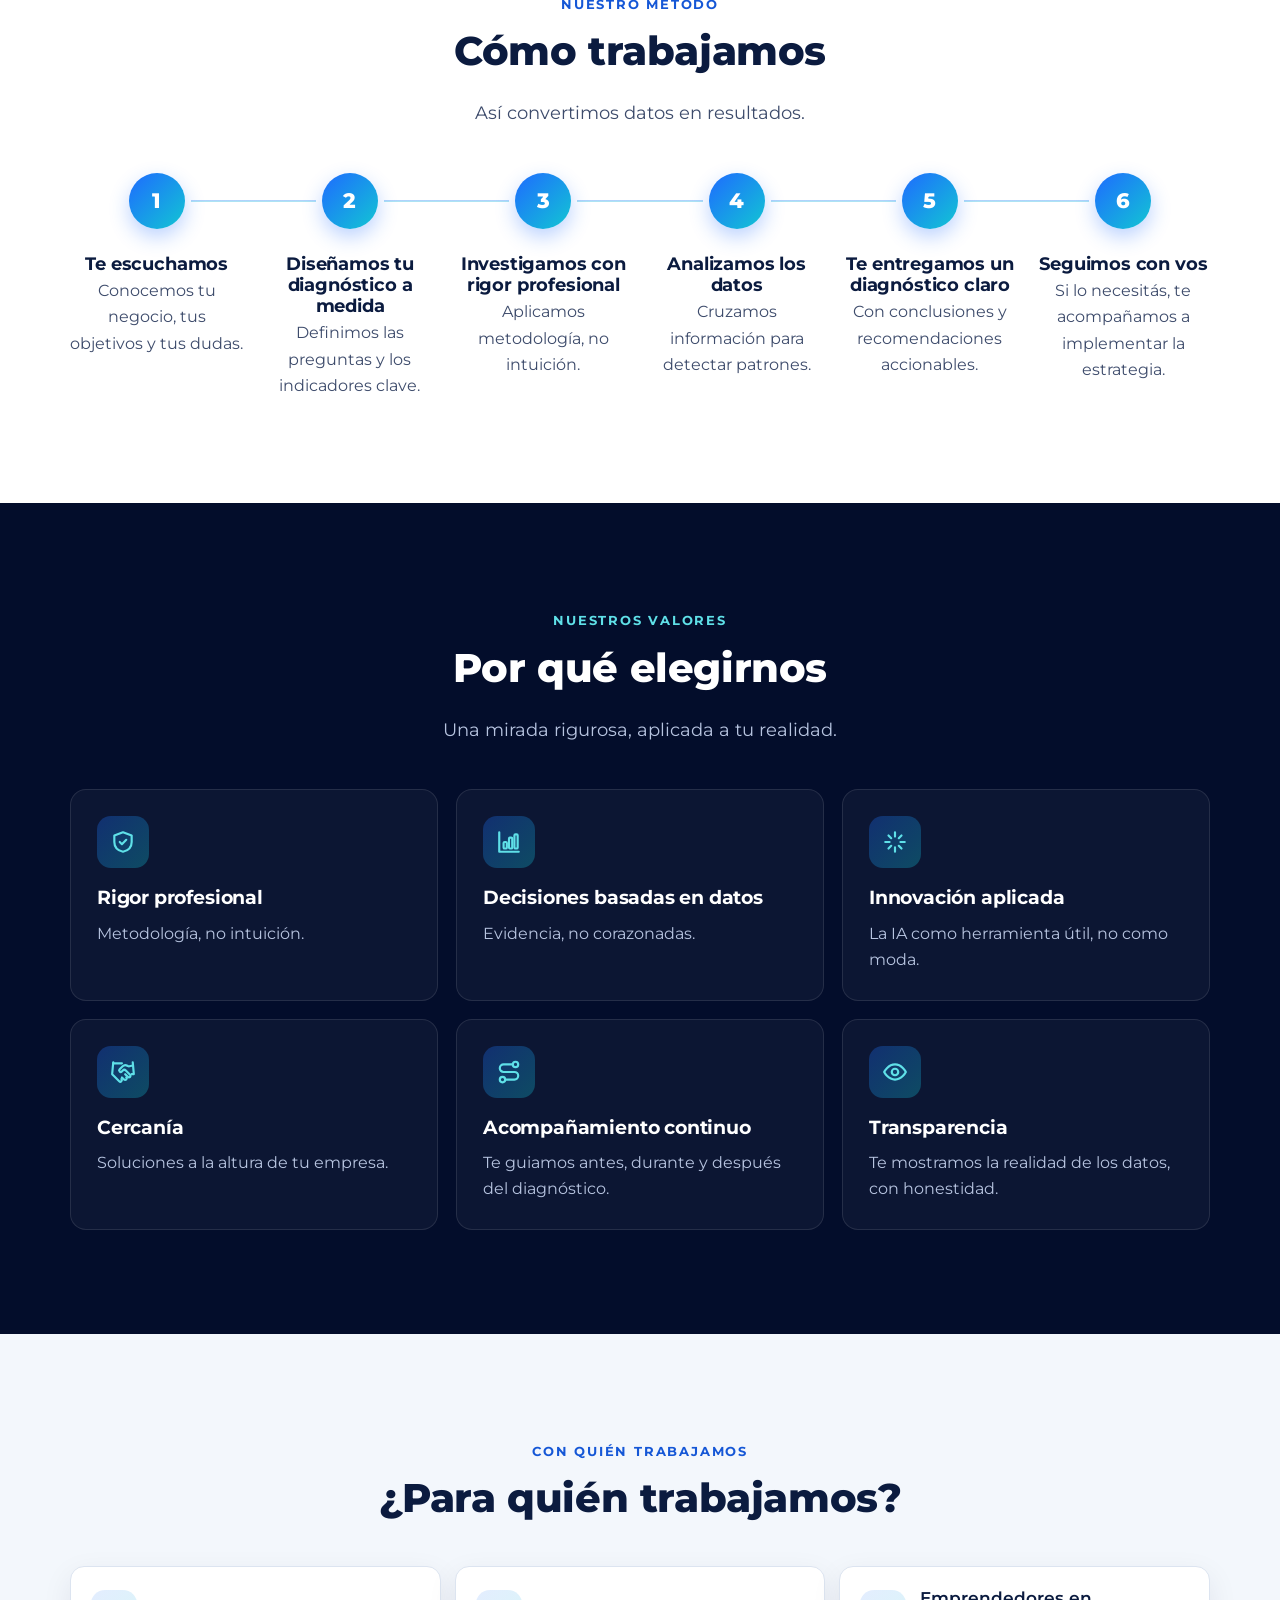
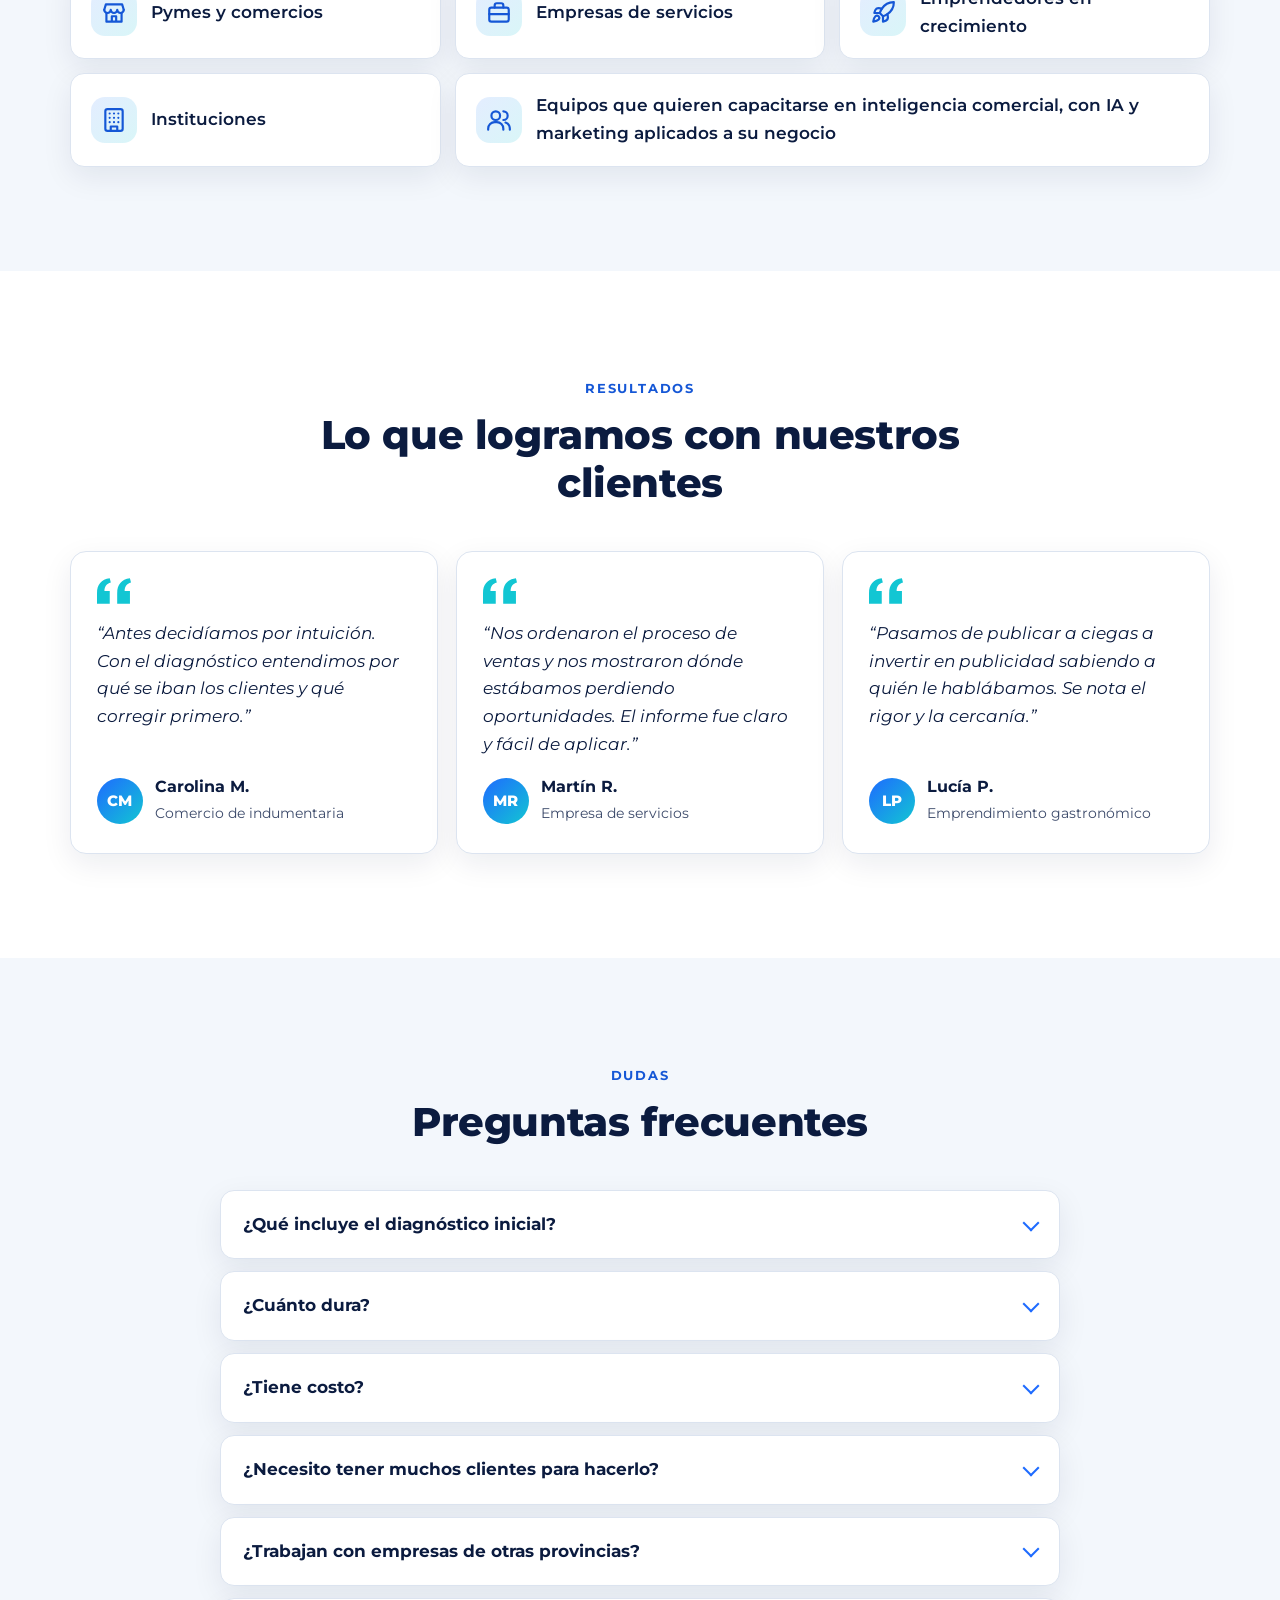
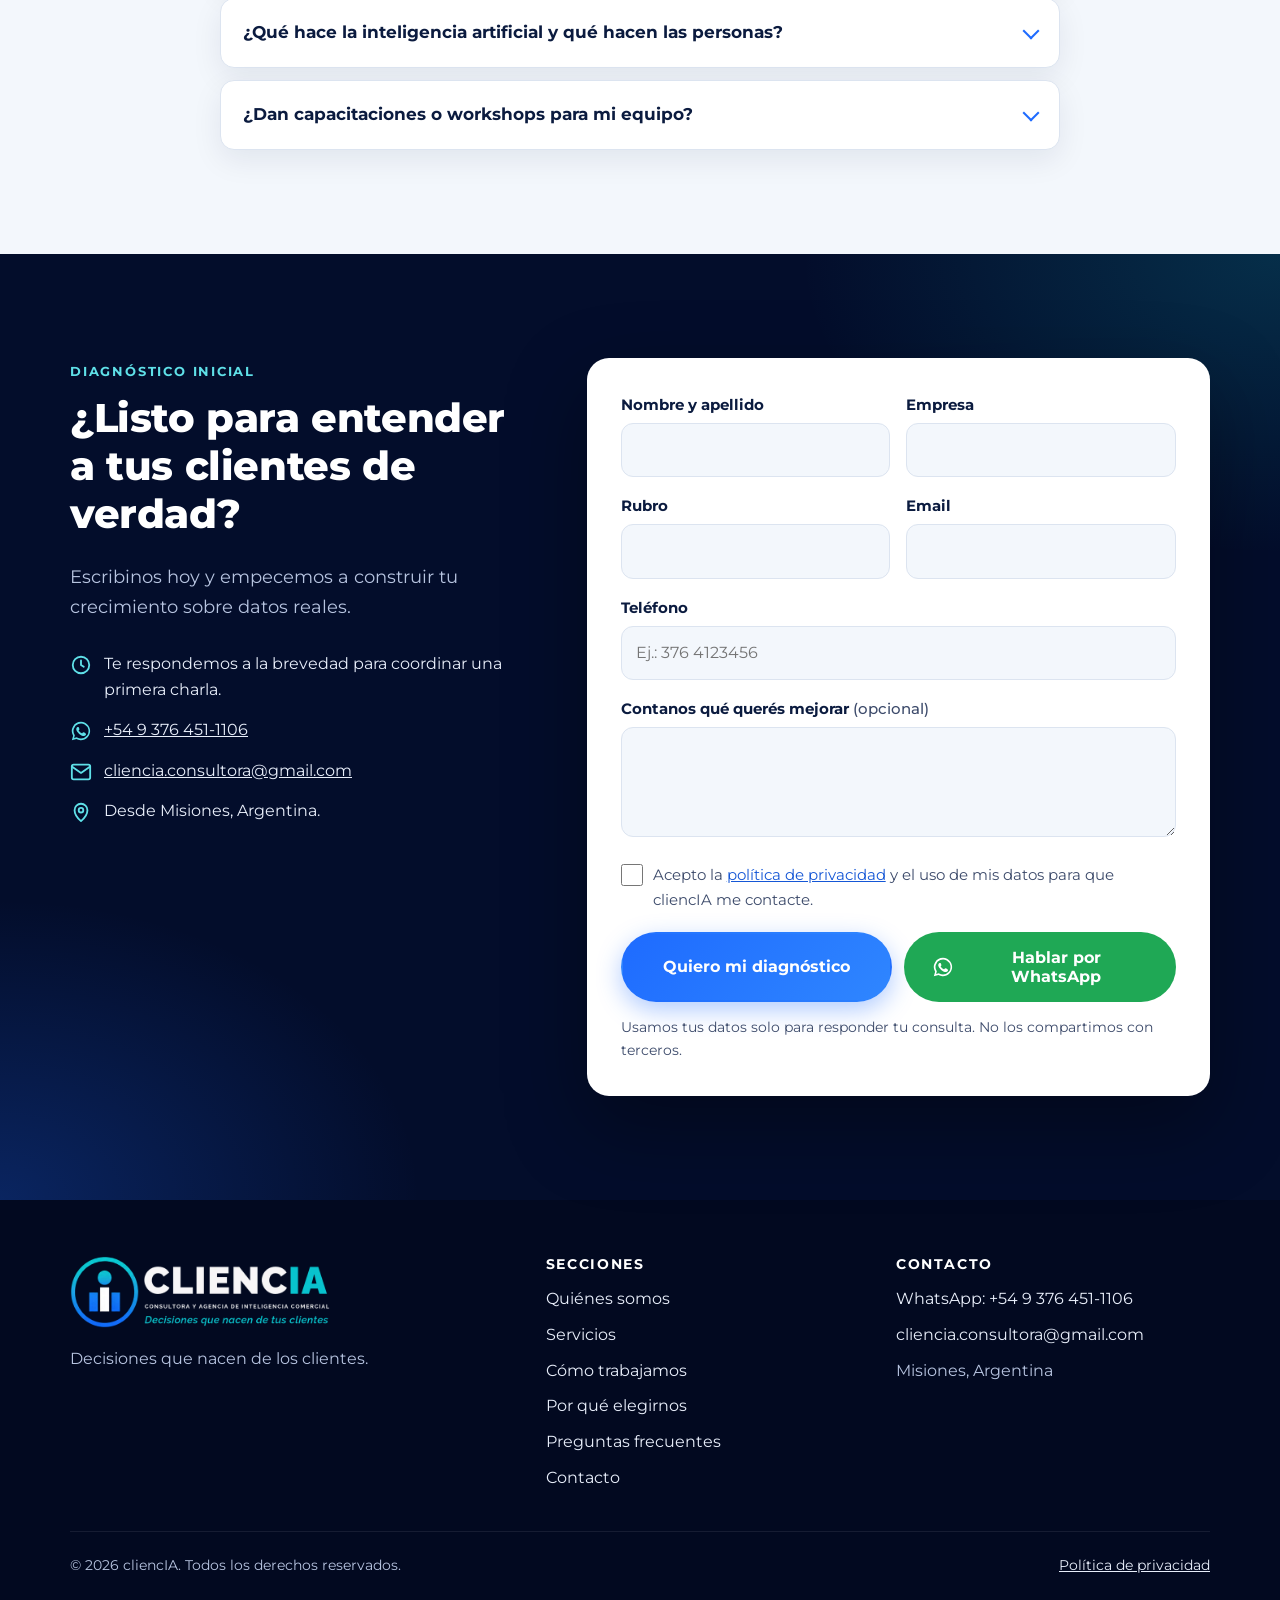
==== commit c8ed0499: "Equipo: nuevas fotos de los cuatro integrantes Co-Authored-By: Claude Opus 5.5 <noreply@anthropic.co" ====
--- a/index.html
+++ b/index.html
@@ -687,7 +687,7 @@
       <!-- Fotos: cuadradas, en WebP. Para agregar una que falta, reemplazar el <div class="member-photo initials"> por un <img class="member-photo">. -->
       <div class="cards">
         <article class="card member reveal">
-          <img class="member-photo" src="[data-uri]" alt="Gabriel Luis Solís" width="440" height="440" loading="lazy">
+          <img class="member-photo" src="[data-uri]" alt="Gabriel Luis Solís" width="440" height="440" loading="lazy">
           <div class="member-body">
             <h4>Gabriel Luis Solís</h4>
             <p class="member-role">Licenciado en Administración de Empresas | Especialista en investigación de mercado estratégica</p>
@@ -695,7 +695,7 @@
           </div>
         </article>
         <article class="card member reveal">
-          <img class="member-photo" src="[data-uri]" alt="Patricia Monzón" width="440" height="440" loading="lazy">
+          <img class="member-photo" src="[data-uri]" alt="Patricia Monzón" width="440" height="440" loading="lazy">
           <div class="member-body">
             <h4>Patricia Monzón</h4>
             <p class="member-role">Profesora en Ciencias Económicas | Especialista en marketing estratégico e innovación en ventas</p>
@@ -703,7 +703,7 @@
           </div>
         </article>
         <article class="card member reveal">
-          <img class="member-photo" src="[data-uri]" alt="Marina Sol Lima" width="440" height="440" loading="lazy">
+          <img class="member-photo" src="[data-uri]" alt="Marina Sol Lima" width="440" height="440" loading="lazy">
           <div class="member-body">
             <h4>Marina Sol Lima</h4>
             <p class="member-role">Especialista en pauta publicitaria y estrategia</p>
@@ -711,7 +711,7 @@
           </div>
         </article>
         <article class="card member reveal">
-          <img class="member-photo" src="[data-uri]" alt="Sergio Monzón" width="440" height="440" loading="lazy">
+          <img class="member-photo" src="[data-uri]" alt="Sergio Monzón" width="440" height="440" loading="lazy">
           <div class="member-body">
             <h4>Sergio Monzón</h4>
             <p class="member-role">Programador | Inteligencia artificial y automatización</p>
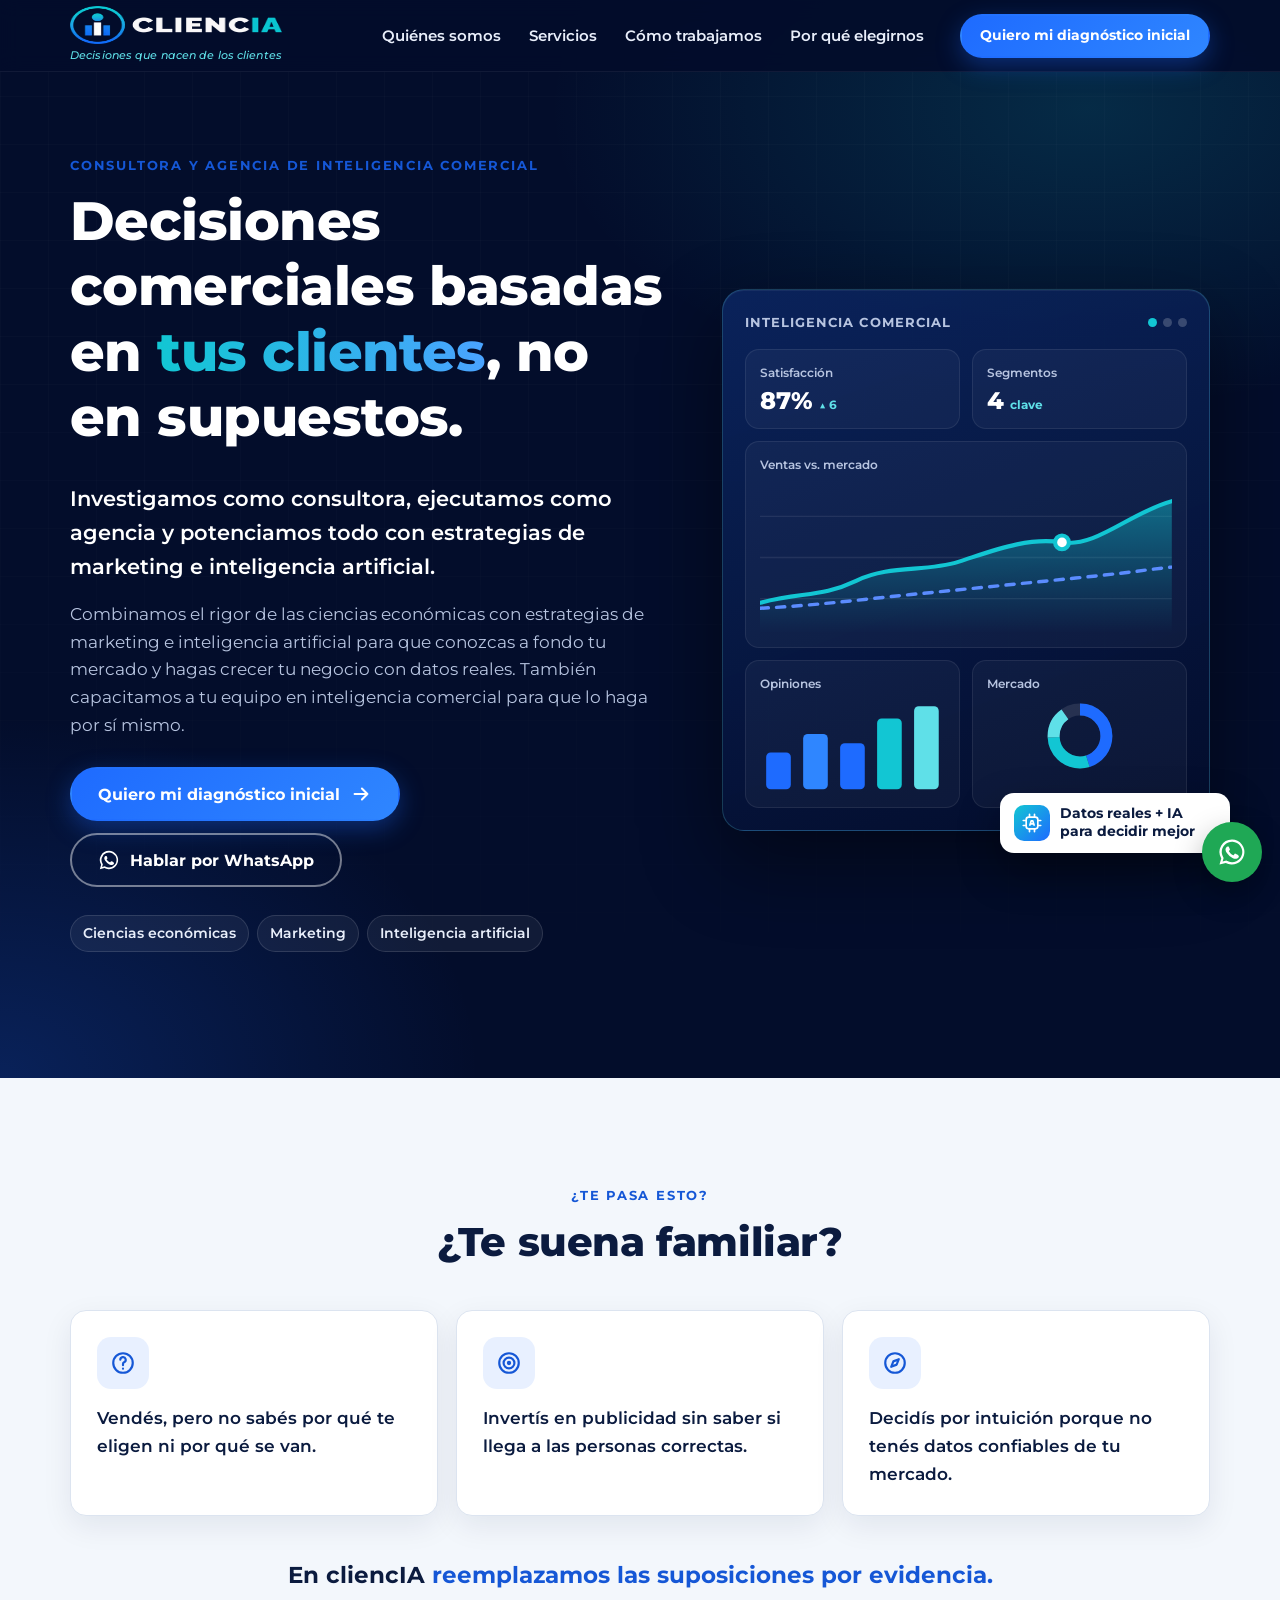
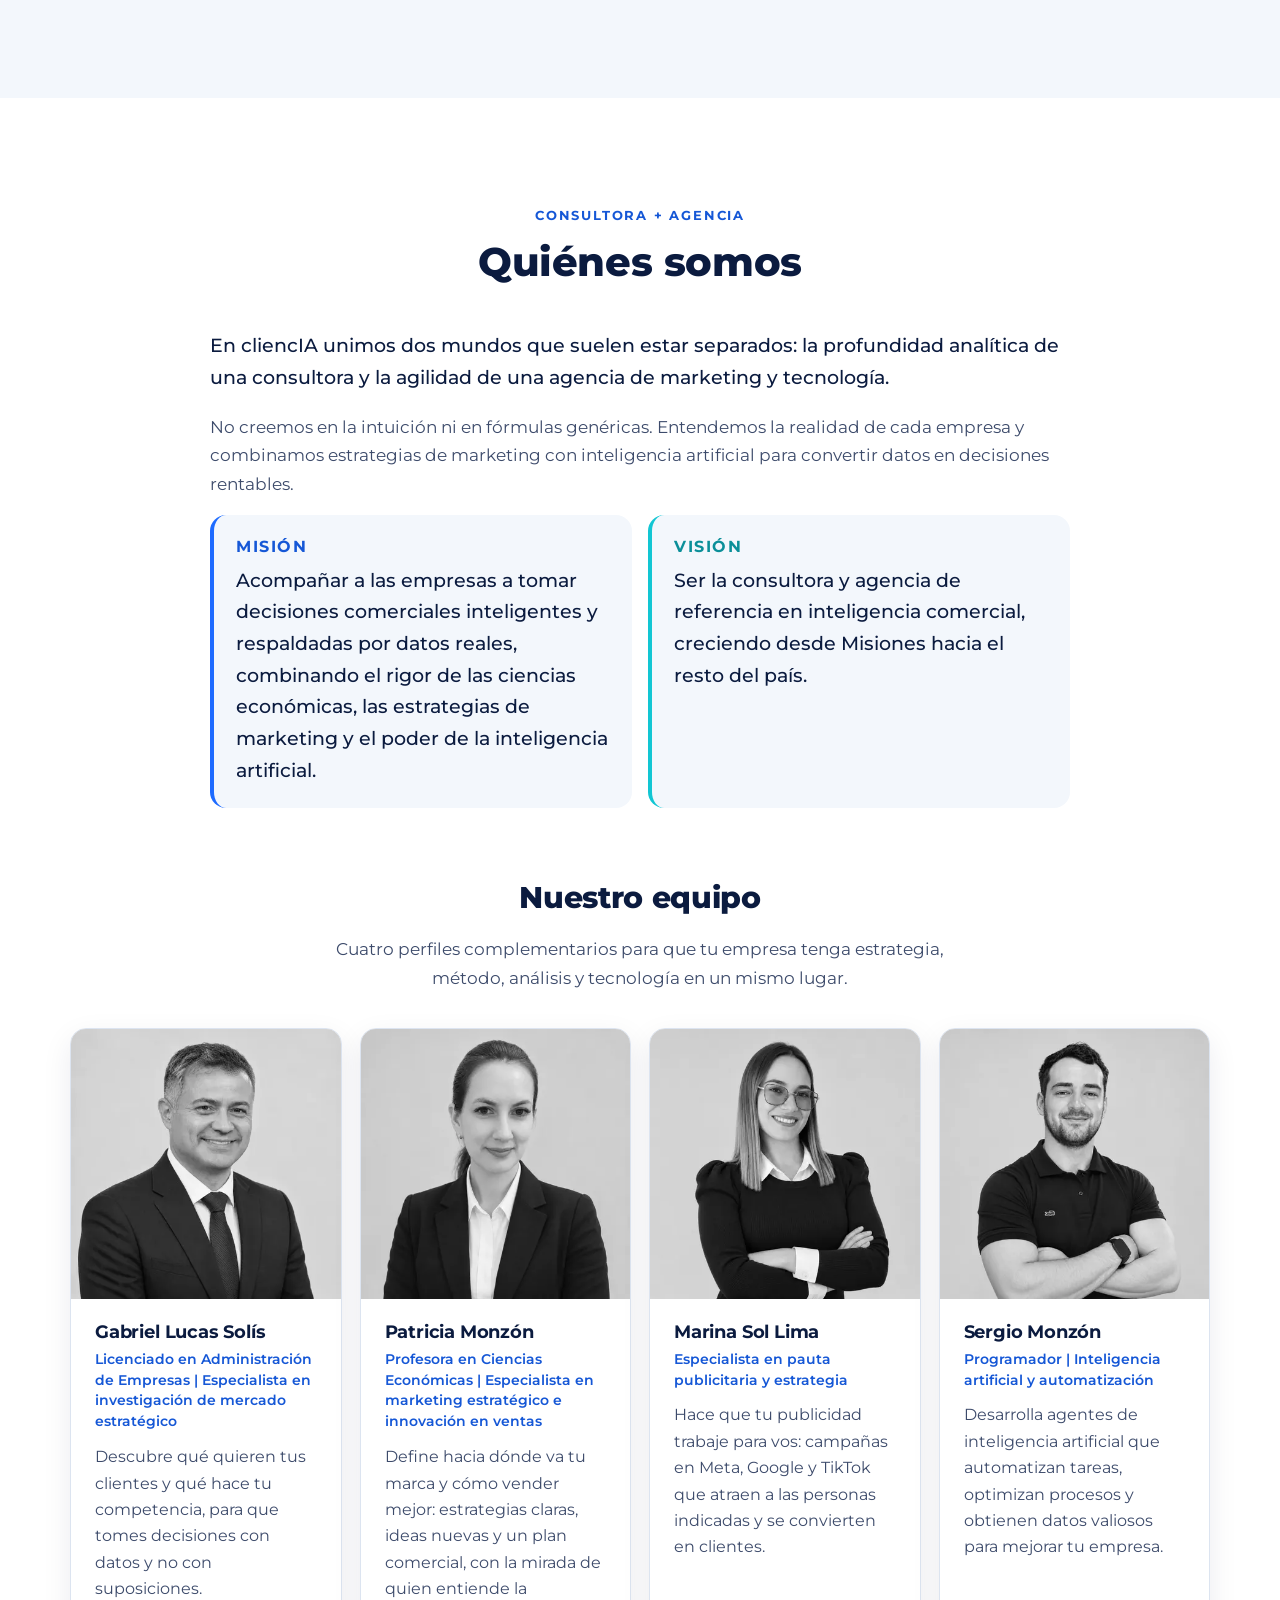
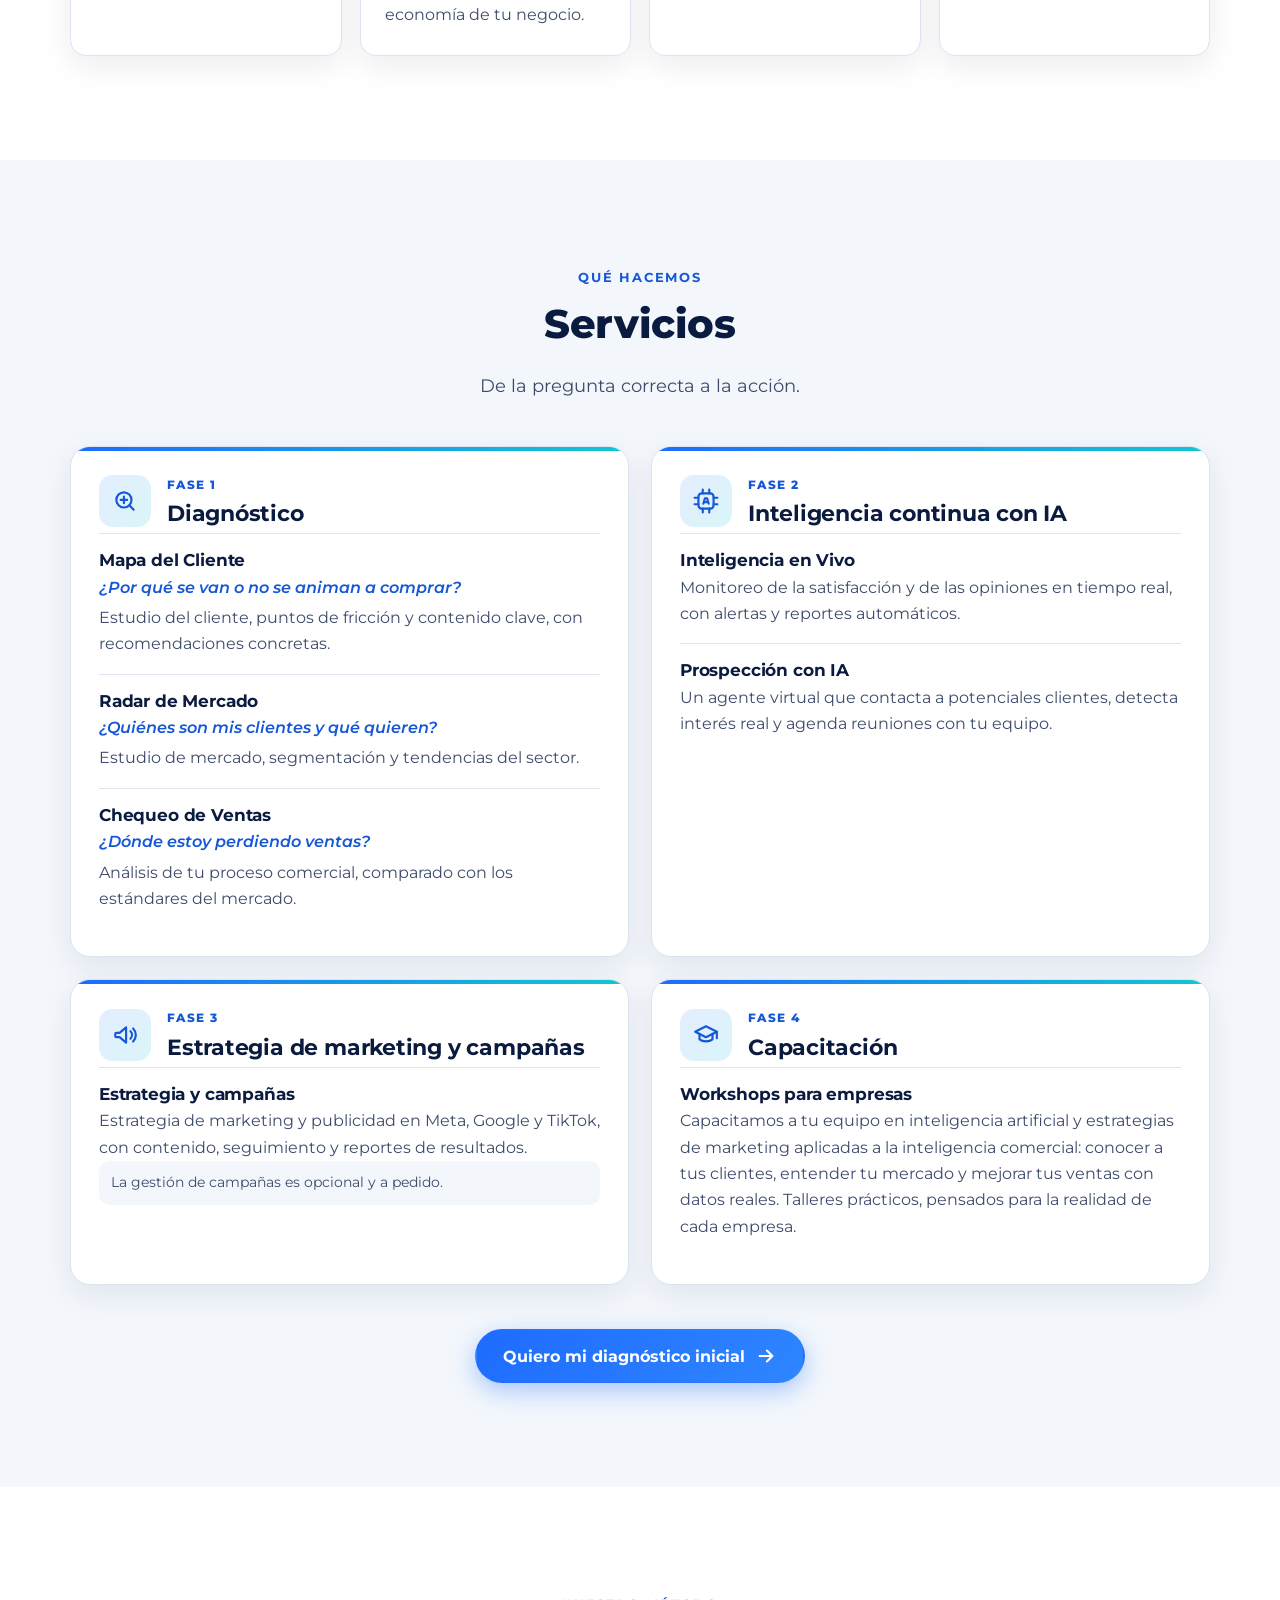
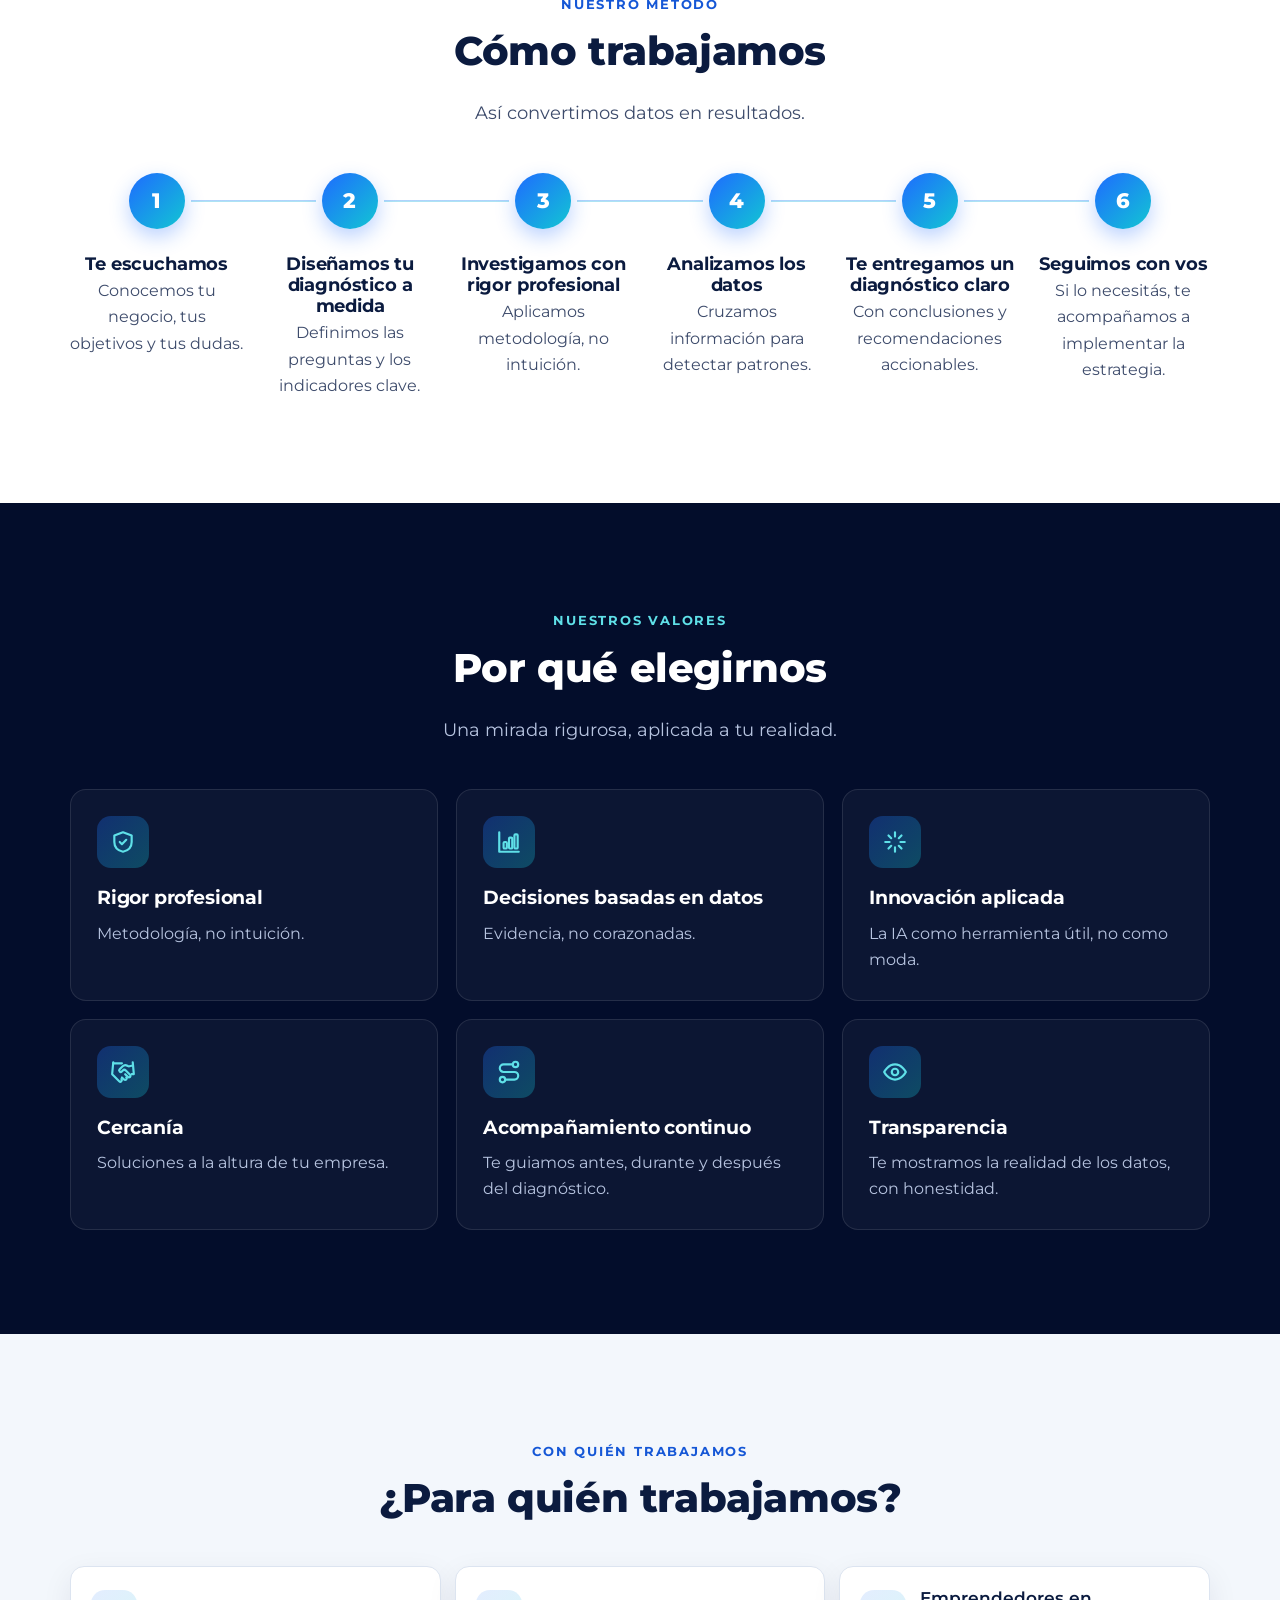
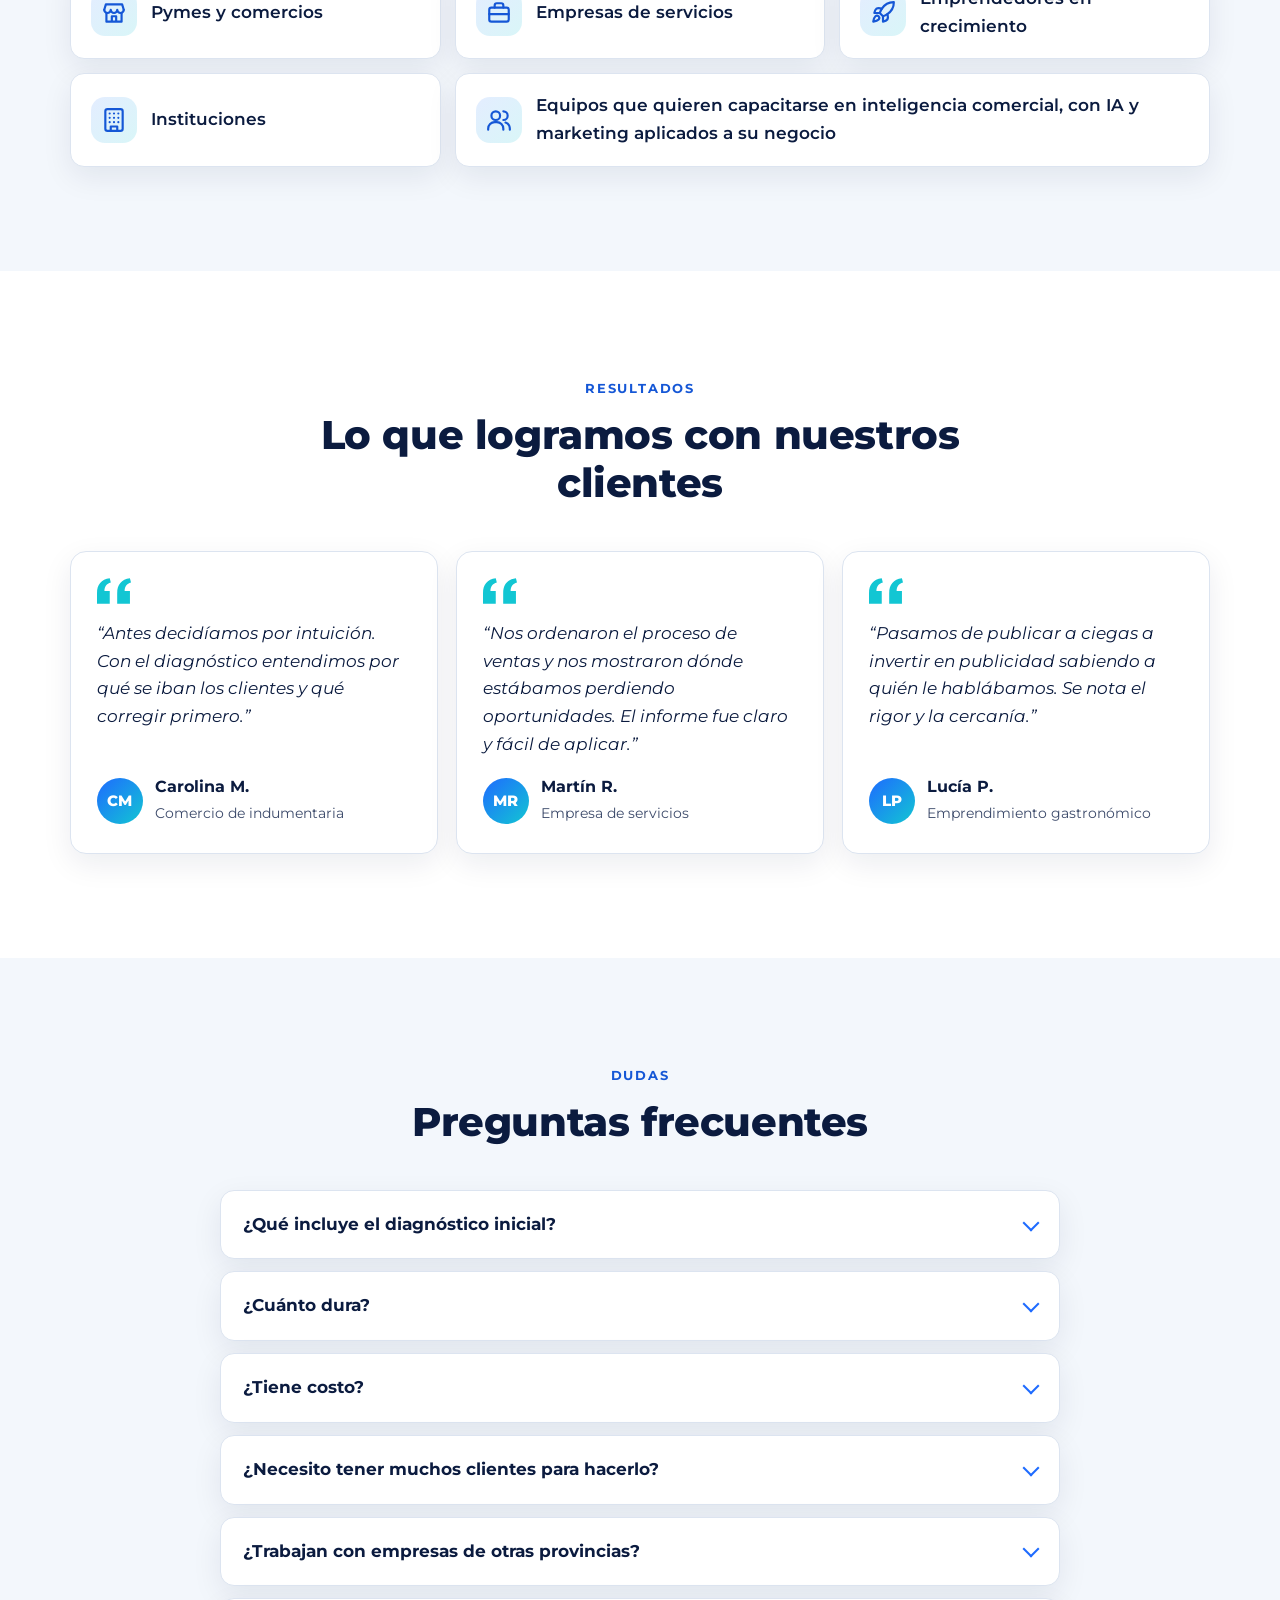
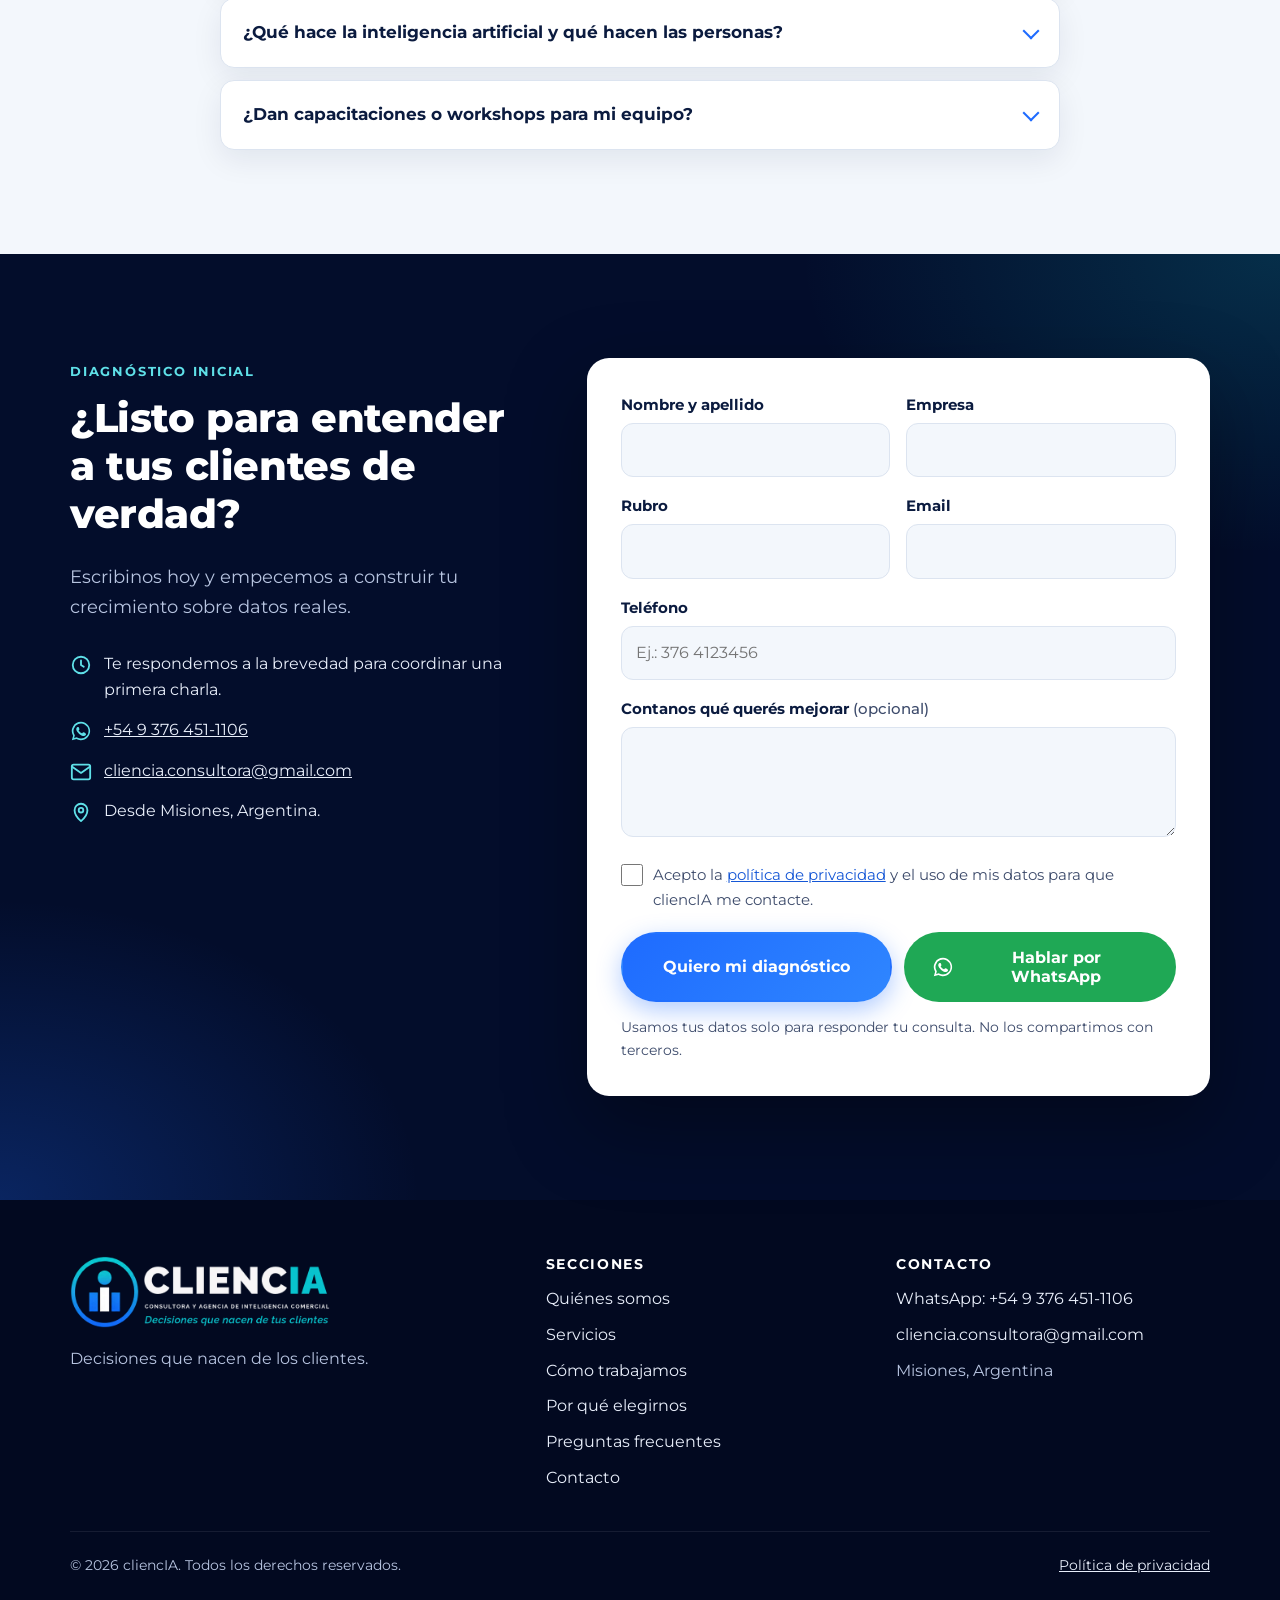
==== commit 7cf5f354: "Equipo: corrige nombre y especialidad de Gabriel Lucas Solís Co-Authored-By: Claude Opus 5.5 <norepl" ====
--- a/index.html
+++ b/index.html
@@ -65,7 +65,7 @@
       ],
       "knowsAbout": ["Inteligencia comercial", "Investigación de mercado", "Marketing estratégico", "Publicidad digital", "Inteligencia artificial", "Automatización de procesos"],
       "employee": [
-        { "@type": "Person", "name": "Gabriel Luis Solís", "jobTitle": "Licenciado en Administración de Empresas, especialista en investigación de mercado estratégica" },
+        { "@type": "Person", "name": "Gabriel Lucas Solís", "jobTitle": "Licenciado en Administración de Empresas, especialista en investigación de mercado estratégico" },
         { "@type": "Person", "name": "Patricia Monzón", "jobTitle": "Profesora en Ciencias Económicas, especialista en marketing estratégico e innovación en ventas" },
         { "@type": "Person", "name": "Marina Sol Lima", "jobTitle": "Especialista en pauta publicitaria y estrategia" },
         { "@type": "Person", "name": "Sergio Monzón", "jobTitle": "Programador, inteligencia artificial y automatización" }
@@ -687,10 +687,10 @@
       <!-- Fotos: cuadradas, en WebP. Para agregar una que falta, reemplazar el <div class="member-photo initials"> por un <img class="member-photo">. -->
       <div class="cards">
         <article class="card member reveal">
-          <img class="member-photo" src="[data-uri]" alt="Gabriel Luis Solís" width="440" height="440" loading="lazy">
+          <img class="member-photo" src="[data-uri]" alt="Gabriel Lucas Solís" width="440" height="440" loading="lazy">
           <div class="member-body">
-            <h4>Gabriel Luis Solís</h4>
-            <p class="member-role">Licenciado en Administración de Empresas | Especialista en investigación de mercado estratégica</p>
+            <h4>Gabriel Lucas Solís</h4>
+            <p class="member-role">Licenciado en Administración de Empresas | Especialista en investigación de mercado estratégico</p>
             <p>Descubre qué quieren tus clientes y qué hace tu competencia, para que tomes decisiones con datos y no con suposiciones.</p>
           </div>
         </article>
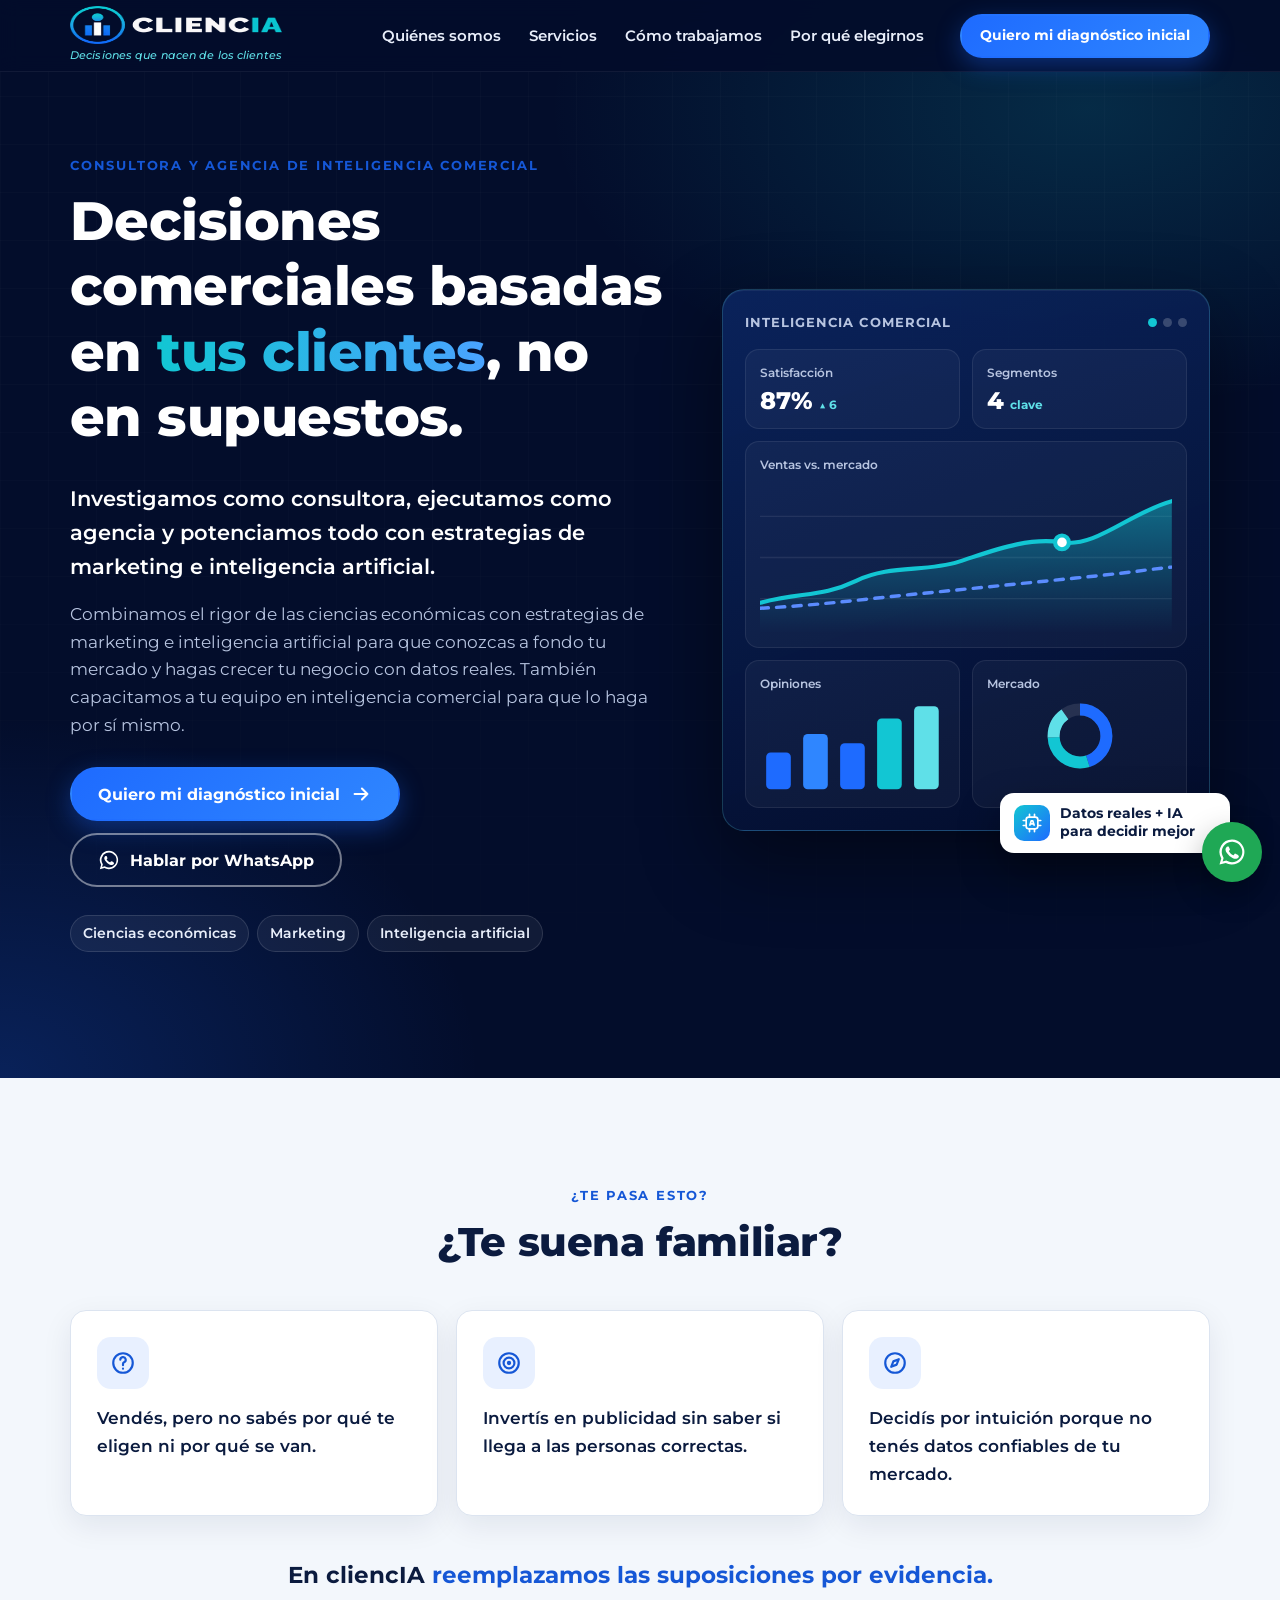
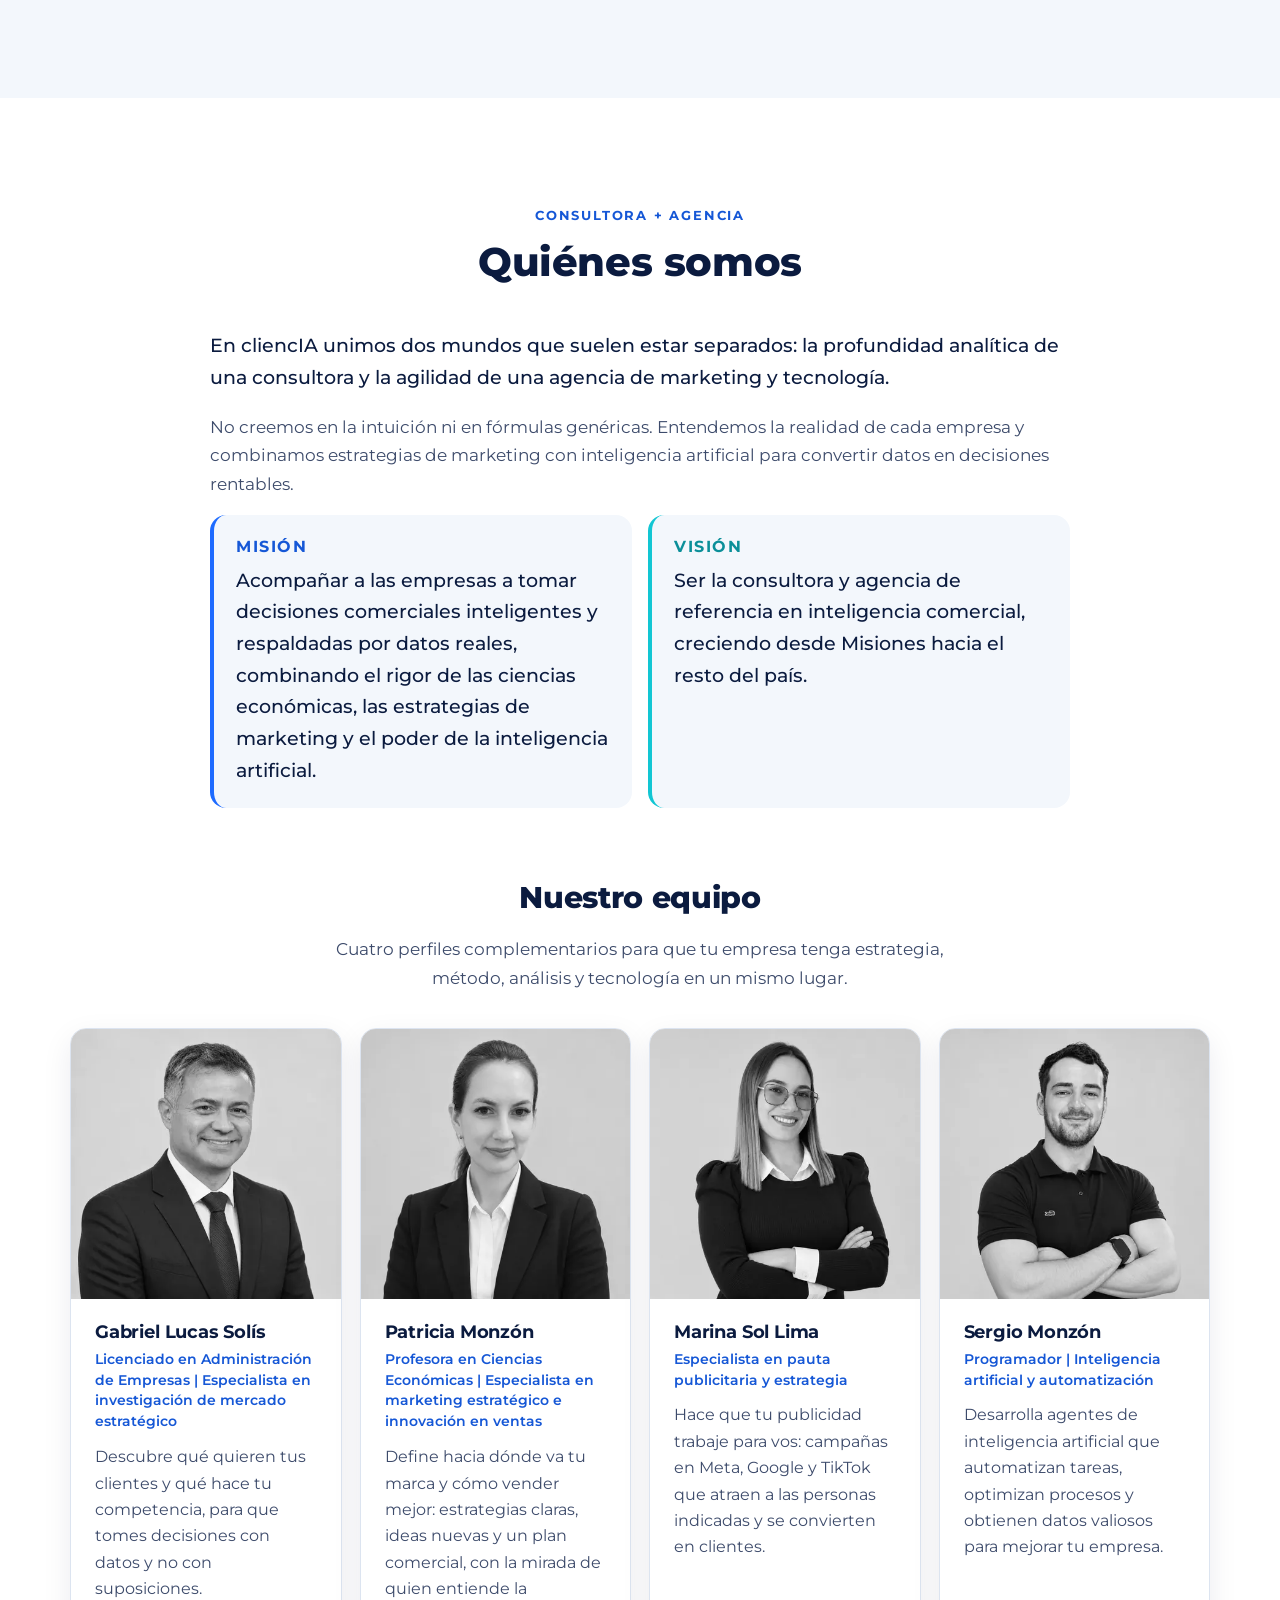
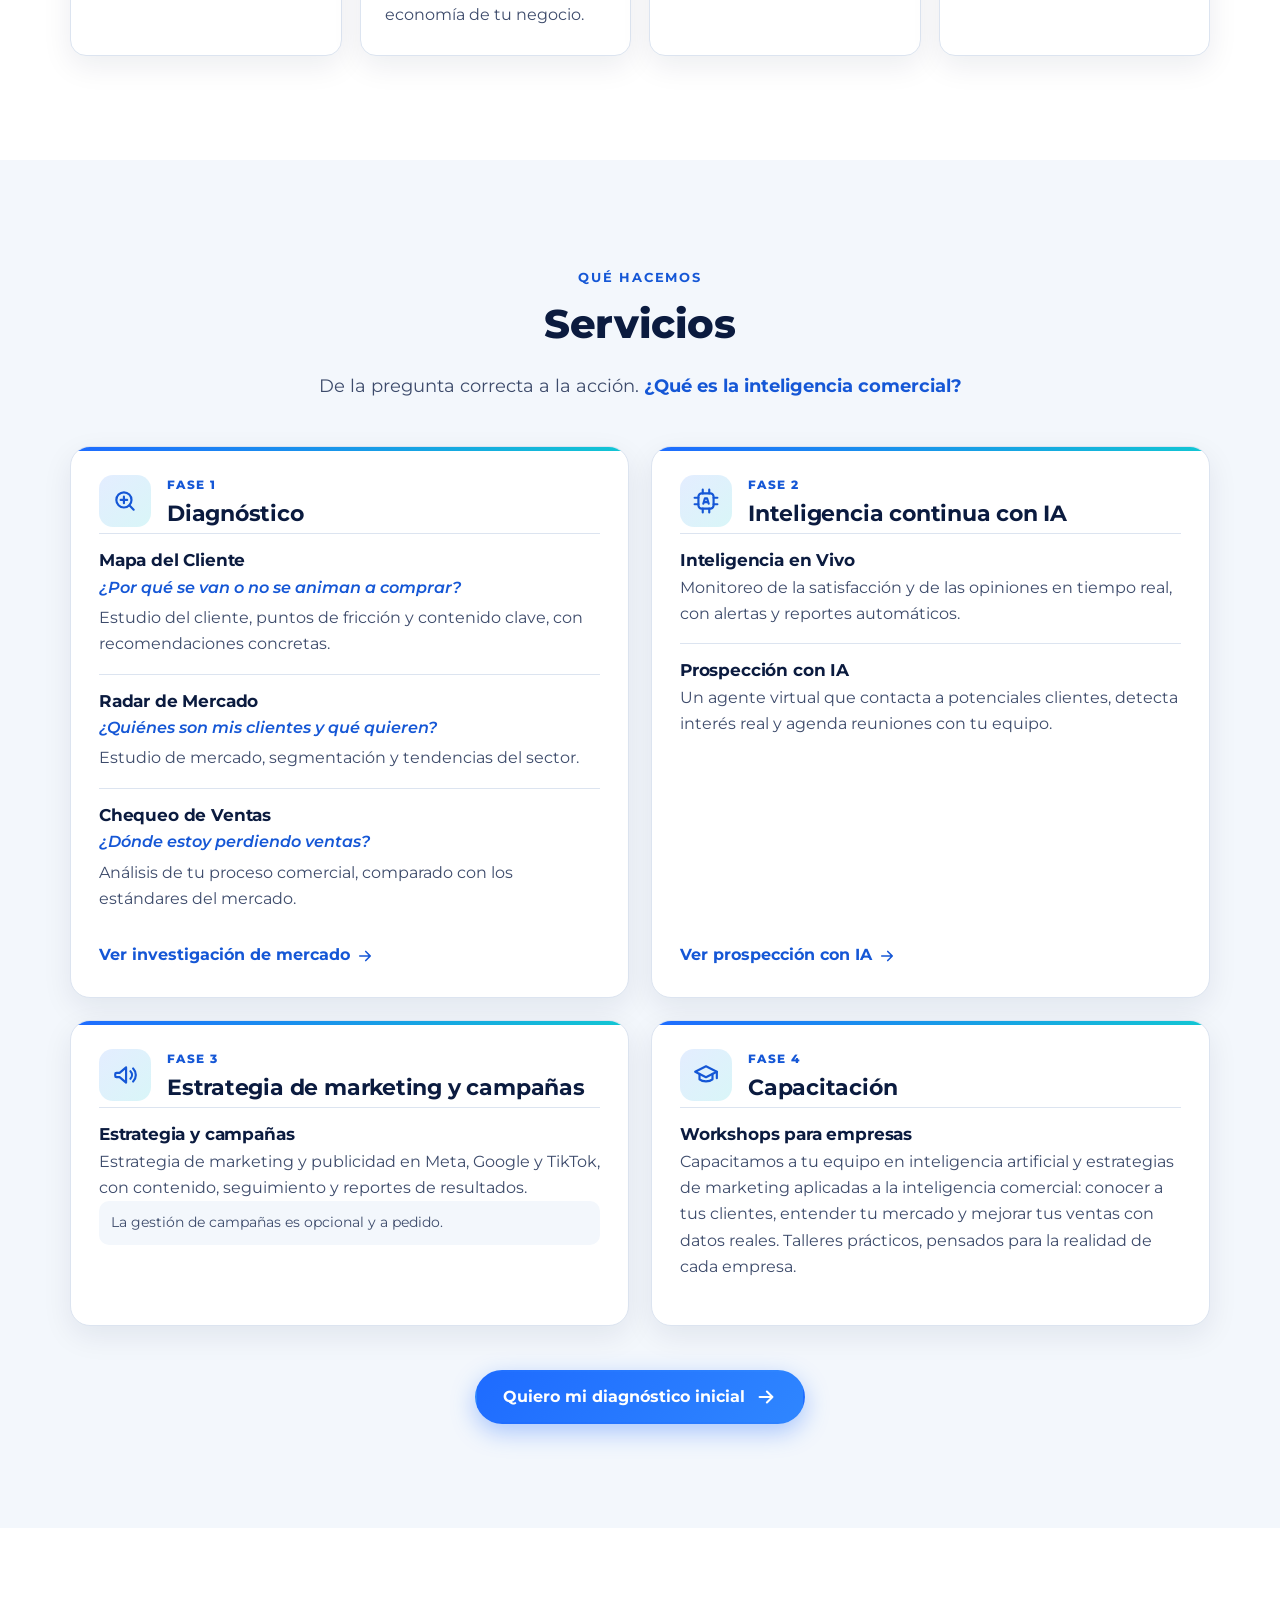
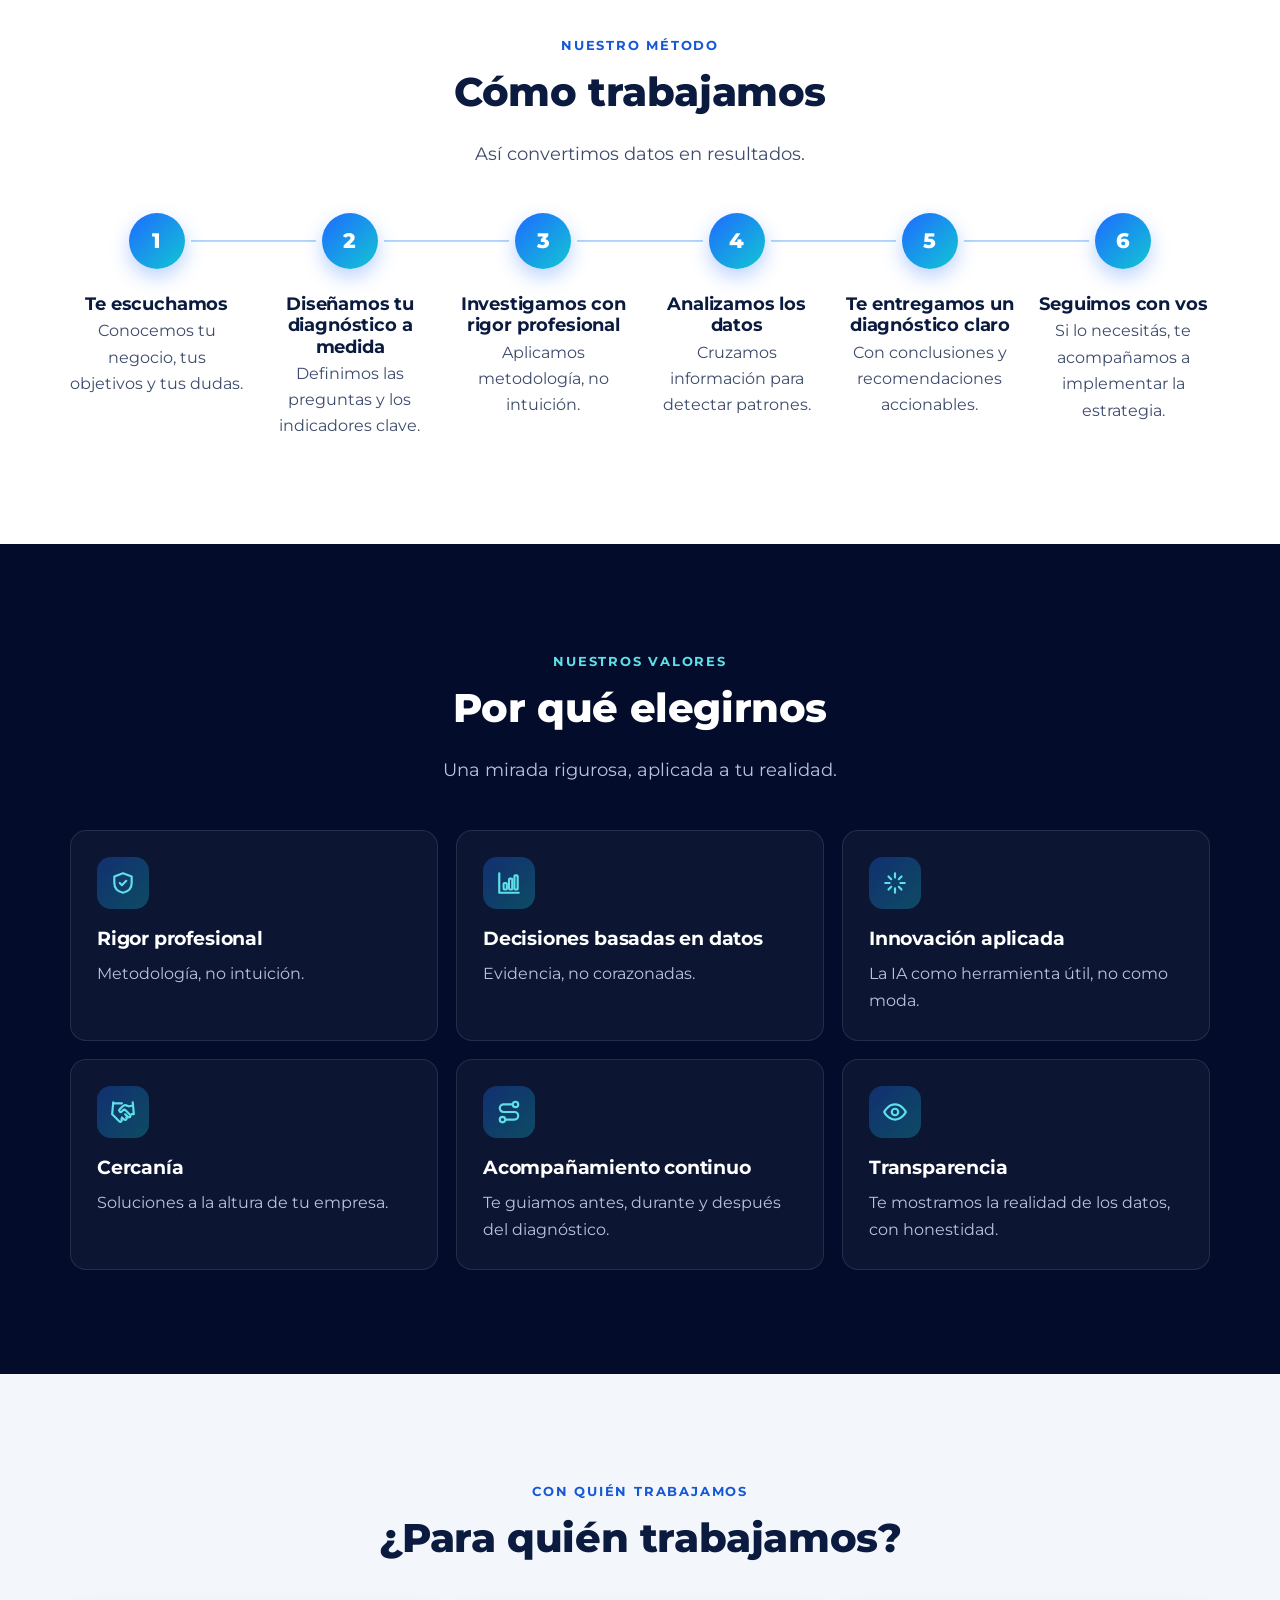
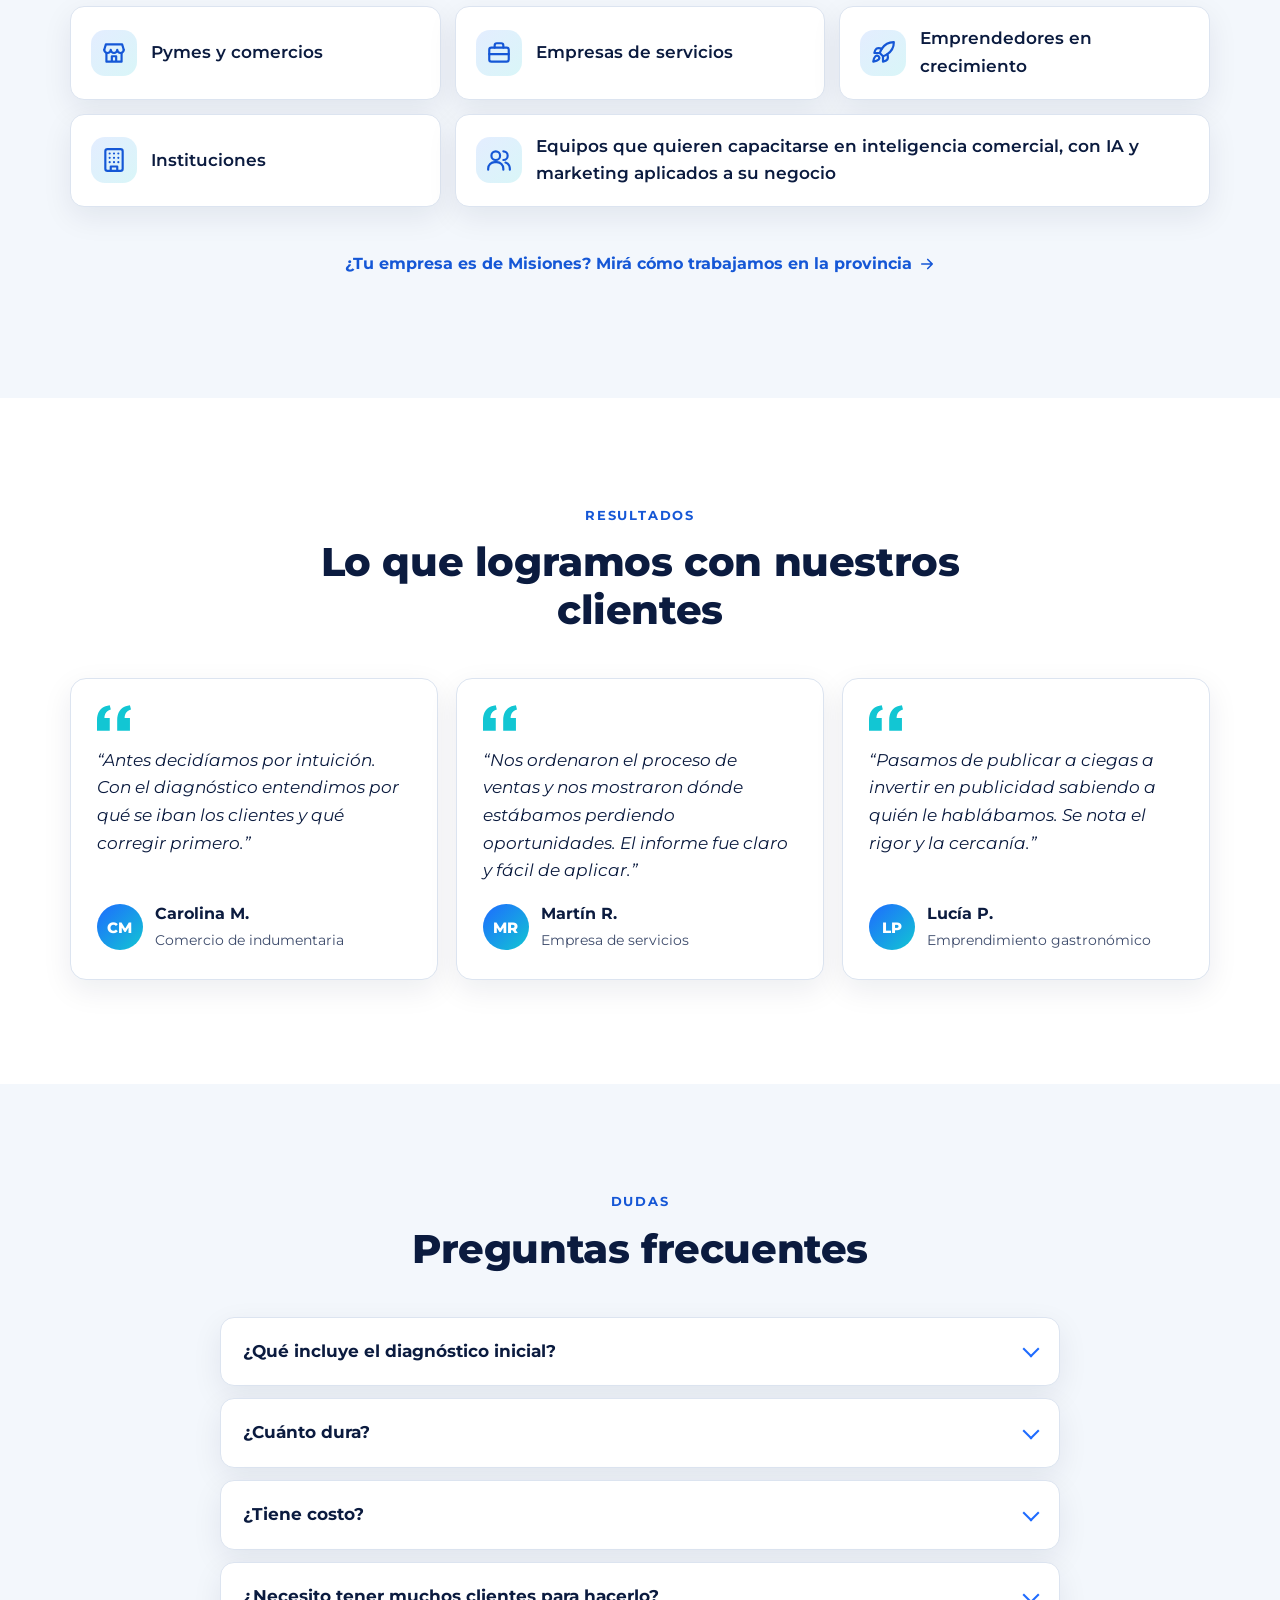
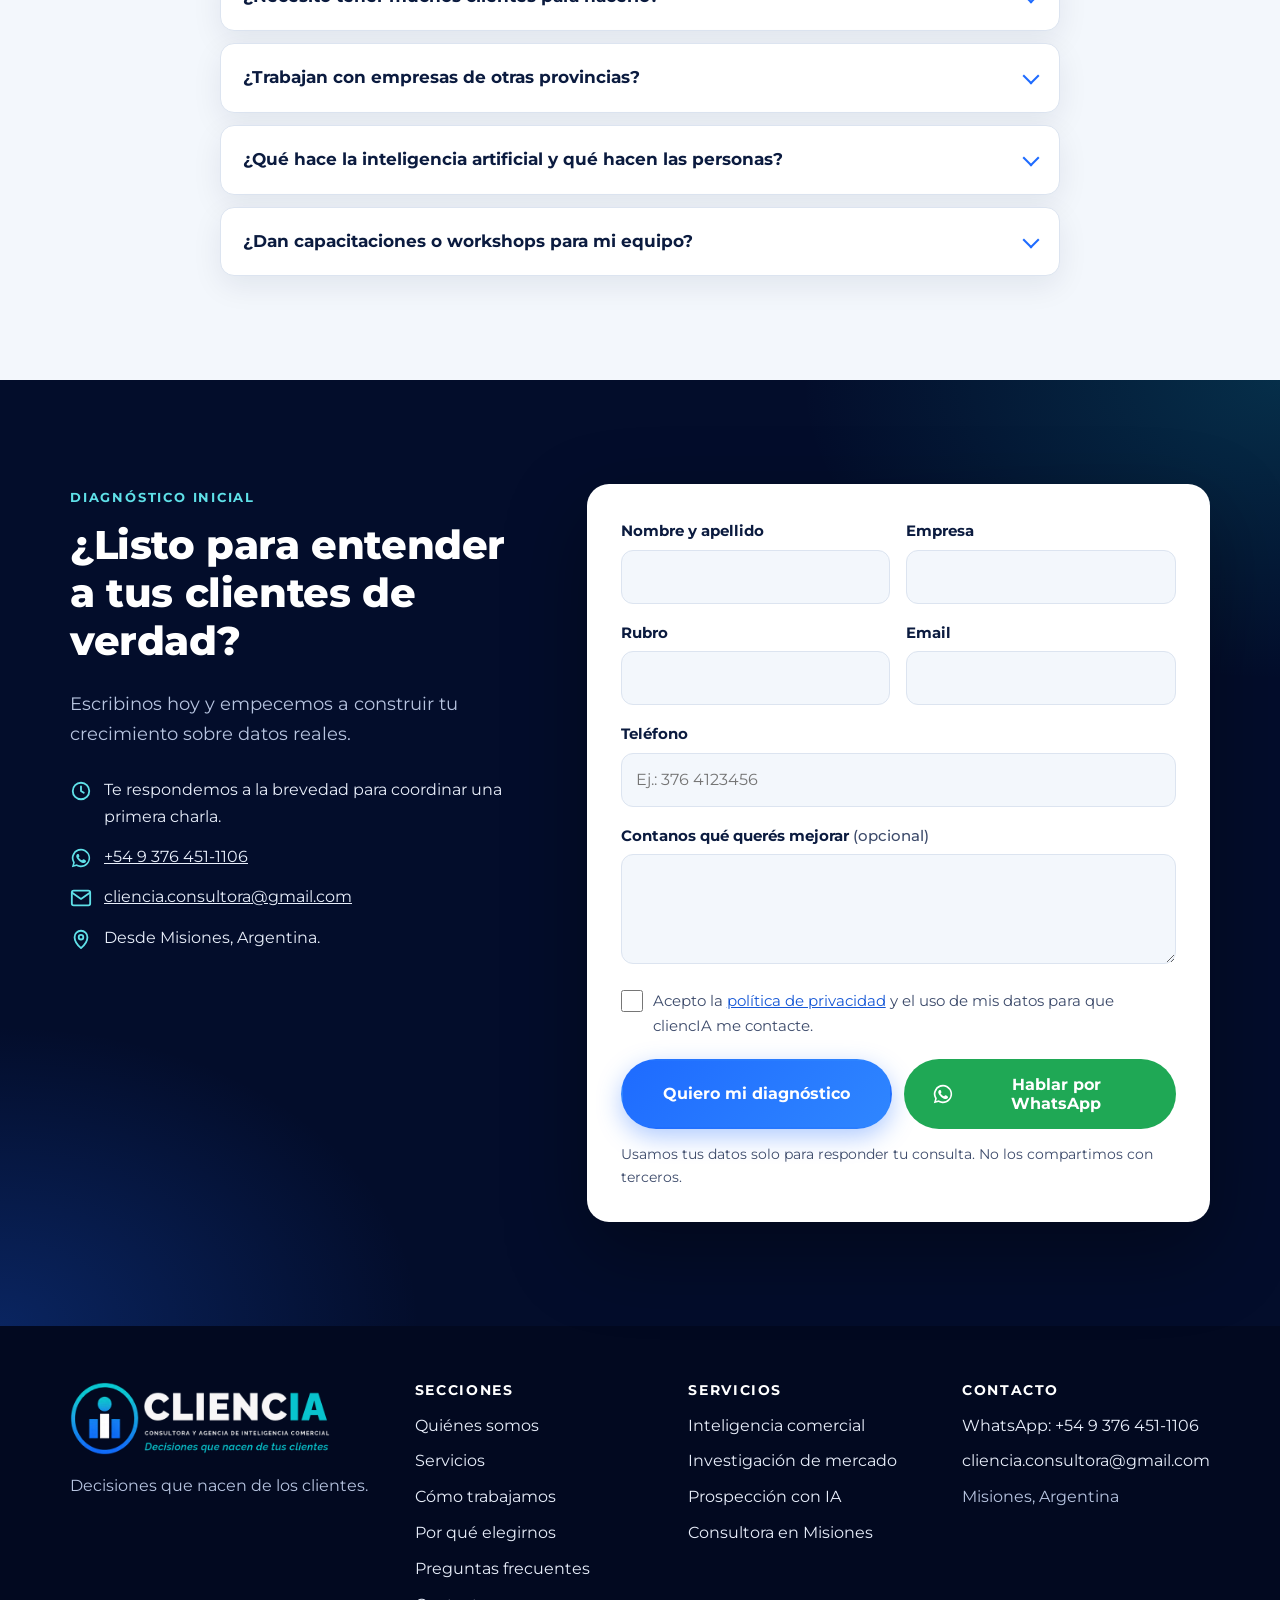
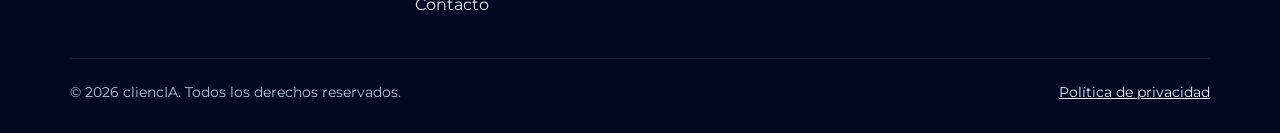
==== commit d1312d26: "SEO: páginas por servicio, estilos e imágenes compartidos y enlaces internos - Nuevas páginas: intel" ====
--- a/index.html
+++ b/index.html
@@ -99,393 +99,7 @@
   <script>!function(f,b,e,v,n,t,s){if(f.fbq)return;n=f.fbq=function(){n.callMethod?n.callMethod.apply(n,arguments):n.queue.push(arguments)};if(!f._fbq)f._fbq=n;n.push=n;n.loaded=!0;n.version='2.0';n.queue=[];t=b.createElement(e);t.async=!0;t.src=v;s=b.getElementsByTagName(e)[0];s.parentNode.insertBefore(t,s)}(window,document,'script','https://connect.facebook.net/en_US/fbevents.js');fbq('init','PIXEL_ID');fbq('track','PageView');</script>
 -->
 
-<style>
-:root{
-  --navy-900:#030D2B;
-  --navy-800:#071A45;
-  --navy-700:#0B2560;
-  --blue:#1E6BFF;
-  --blue-600:#1557D6;
-  --teal:#12C6D3;
-  --teal-300:#5FE0E8;
-  --ink:#0B1B3F;
-  --ink-soft:#3D4B6B;
-  --line:#DCE4F0;
-  --bg-soft:#F3F7FC;
-  --white:#FFFFFF;
-  --on-dark:#E8EEFA;
-  --on-dark-soft:#B7C4E0;
-  --wa:#1FA855;
-  --radius:16px;
-  --shadow:0 10px 30px rgba(7,26,69,.08);
-  --header-h:72px;
-}
-*,*::before,*::after{box-sizing:border-box}
-html{scroll-behavior:smooth;-webkit-text-size-adjust:100%}
-@media (prefers-reduced-motion:reduce){html{scroll-behavior:auto}*{transition:none!important;animation:none!important}}
-body{
-  margin:0;font-family:'Montserrat',system-ui,-apple-system,'Segoe UI',Roboto,Arial,sans-serif;
-  font-size:16px;line-height:1.65;color:var(--ink);background:var(--white);
-  -webkit-font-smoothing:antialiased;overflow-x:hidden;
-}
-img,svg{max-width:100%;display:block}
-a{color:inherit}
-h1,h2,h3,h4{line-height:1.2;margin:0 0 .6em;letter-spacing:-.01em}
-h1{font-size:clamp(2rem,6.4vw,3.4rem);font-weight:800}
-h2{font-size:clamp(1.7rem,4.6vw,2.5rem);font-weight:800}
-h3{font-size:1.2rem;font-weight:700}
-p{margin:0 0 1em}
-.container{width:100%;max-width:1180px;margin:0 auto;padding:0 20px}
-section{padding:72px 0;scroll-margin-top:var(--header-h)}
-@media (min-width:900px){section{padding:104px 0}}
-.section-head{max-width:720px;margin:0 auto 44px;text-align:center}
-.section-head p{font-size:1.125rem;color:var(--ink-soft);margin:0}
-.eyebrow{display:inline-block;font-size:.8rem;font-weight:700;letter-spacing:.14em;text-transform:uppercase;color:var(--blue-600);margin-bottom:12px}
-.dark .eyebrow{color:var(--teal-300)}
-.dark{background:var(--navy-900);color:var(--on-dark)}
-.dark h2,.dark h3{color:var(--white)}
-.dark .section-head p{color:var(--on-dark-soft)}
-.soft{background:var(--bg-soft)}
-.skip{position:absolute;left:-9999px;top:8px;background:var(--white);color:var(--ink);padding:10px 14px;border-radius:8px;z-index:200}
-.skip:focus{left:8px}
-
-/* Botones */
-.btn{
-  display:inline-flex;align-items:center;justify-content:center;gap:10px;
-  min-height:52px;padding:14px 26px;border-radius:999px;border:2px solid transparent;
-  font-family:inherit;font-weight:700;font-size:1rem;line-height:1.2;text-decoration:none;cursor:pointer;
-  transition:transform .15s ease,box-shadow .2s ease,background .2s ease,color .2s ease;
-  text-align:center;
-}
-.btn:hover{transform:translateY(-2px)}
-.btn:focus-visible,a:focus-visible,button:focus-visible,input:focus-visible,select:focus-visible,textarea:focus-visible,summary:focus-visible{outline:3px solid var(--teal);outline-offset:3px}
-.btn-primary{background:linear-gradient(135deg,var(--blue),#2F86FF);color:var(--white);box-shadow:0 8px 24px rgba(30,107,255,.35)}
-.btn-primary:hover{box-shadow:0 12px 30px rgba(30,107,255,.45)}
-.btn-wa{background:var(--wa);color:var(--white)}
-.btn-wa:hover{background:#178F47}
-.btn-ghost{background:transparent;color:var(--white);border-color:rgba(255,255,255,.45)}
-.btn-ghost:hover{border-color:var(--teal);color:var(--teal-300)}
-.btn svg{width:22px;height:22px;flex:none}
-
-/* Header */
-.site-header{
-  position:fixed;inset:0 0 auto 0;z-index:100;height:var(--header-h);
-  background:rgba(3,13,43,.92);backdrop-filter:blur(10px);-webkit-backdrop-filter:blur(10px);
-  border-bottom:1px solid rgba(255,255,255,.06);transition:box-shadow .2s ease;
-}
-.site-header.scrolled{box-shadow:0 6px 24px rgba(0,0,0,.35)}
-.nav{height:100%;display:flex;align-items:center;gap:16px}
-.brand{display:flex;flex-direction:column;justify-content:center;text-decoration:none;flex:none;min-width:0}
-.brand img{height:34px;width:auto}
-.brand small{font-size:.68rem;font-style:italic;font-weight:500;color:var(--teal-300);margin-top:3px;white-space:nowrap;letter-spacing:.01em}
-.nav-links{display:none;list-style:none;margin:0 0 0 auto;padding:0;gap:4px}
-.nav-links a{display:block;padding:10px 12px;border-radius:8px;color:var(--on-dark);text-decoration:none;font-weight:600;font-size:.95rem;position:relative}
-.nav-links a:hover{color:var(--white)}
-.nav-links a.active{color:var(--teal-300)}
-.nav-links a.active::after{content:"";position:absolute;left:12px;right:12px;bottom:4px;height:2px;border-radius:2px;background:var(--teal)}
-.nav-cta{margin-left:auto;min-height:44px;padding:10px 18px;font-size:.9rem}
-.nav-cta .long{display:none}
-.menu-toggle{
-  width:44px;height:44px;flex:none;border:0;border-radius:10px;background:rgba(255,255,255,.08);
-  color:var(--white);display:grid;place-items:center;cursor:pointer;
-}
-.menu-toggle svg{width:24px;height:24px}
-.menu-toggle .i-close{display:none}
-.menu-open .menu-toggle .i-open{display:none}
-.menu-open .menu-toggle .i-close{display:block}
-.mobile-menu{
-  position:fixed;top:var(--header-h);left:0;right:0;background:var(--navy-900);
-  border-bottom:1px solid rgba(255,255,255,.08);padding:8px 20px 24px;
-  transform:translateY(-12px);opacity:0;visibility:hidden;transition:.2s ease;z-index:99;
-}
-.menu-open .mobile-menu{transform:none;opacity:1;visibility:visible}
-.mobile-menu ul{list-style:none;margin:0;padding:0}
-.mobile-menu a{display:block;padding:14px 4px;color:var(--on-dark);text-decoration:none;font-weight:600;font-size:1.05rem;border-bottom:1px solid rgba(255,255,255,.08)}
-.mobile-menu a.active{color:var(--teal-300)}
-@media (min-width:480px){.nav-cta .long{display:inline}.nav-cta .short{display:none}}
-@media (max-width:479px){
-  .nav{gap:10px}
-  .brand small{white-space:normal;max-width:150px;line-height:1.25;font-size:.62rem}
-  .nav-cta{padding:10px 14px;font-size:.85rem}
-}
-@media (max-width:359px){.brand small{display:none}.brand img{height:30px}}
-@media (min-width:1080px){
-  .brand img{height:38px}
-  .nav-links{display:flex}
-  .nav-cta{margin-left:8px}
-  .menu-toggle,.mobile-menu{display:none}
-}
-
-/* Hero */
-.hero{
-  position:relative;overflow:hidden;padding:calc(var(--header-h) + 48px) 0 72px;
-  background:
-    radial-gradient(900px 500px at 85% 10%,rgba(18,198,211,.16),transparent 60%),
-    radial-gradient(800px 600px at 0% 100%,rgba(30,107,255,.22),transparent 60%),
-    var(--navy-900);
-  color:var(--on-dark);
-}
-.hero::before{
-  content:"";position:absolute;inset:0;pointer-events:none;opacity:.35;
-  background-image:linear-gradient(rgba(255,255,255,.05) 1px,transparent 1px),linear-gradient(90deg,rgba(255,255,255,.05) 1px,transparent 1px);
-  background-size:48px 48px;mask-image:linear-gradient(to bottom,#000 30%,transparent);
-  -webkit-mask-image:linear-gradient(to bottom,#000 30%,transparent);
-}
-.hero-grid{position:relative;display:grid;gap:48px;align-items:center}
-.hero h1{color:var(--white)}
-.hero h1 .hl{background:linear-gradient(90deg,var(--teal),#4AA3FF);-webkit-background-clip:text;background-clip:text;color:transparent}
-.hero .lead{font-size:clamp(1.1rem,2.6vw,1.3rem);font-weight:600;color:var(--white);margin-bottom:16px}
-.hero .support{color:var(--on-dark-soft);font-size:1.05rem;max-width:620px}
-.hero-actions{display:flex;flex-direction:column;gap:12px;margin-top:28px}
-.hero-chips{display:flex;flex-wrap:wrap;gap:8px;margin-top:28px;padding:0;list-style:none}
-.hero-chips li{font-size:.85rem;font-weight:600;padding:6px 12px;border-radius:999px;background:rgba(255,255,255,.06);border:1px solid rgba(255,255,255,.12);color:var(--on-dark)}
-@media (min-width:560px){.hero-actions{flex-direction:row;flex-wrap:wrap}}
-@media (min-width:960px){
-  .hero{padding:calc(var(--header-h) + 80px) 0 110px}
-  .hero-grid{grid-template-columns:1.1fr .9fr;gap:56px}
-}
-
-/* Visual del hero (panel de datos) */
-.hero-visual{position:relative;max-width:520px;width:100%;margin:0 auto}
-.panel{
-  position:relative;border-radius:22px;padding:22px;
-  background:linear-gradient(160deg,rgba(11,37,96,.9),rgba(3,13,43,.95));
-  border:1px solid rgba(95,224,232,.22);box-shadow:0 30px 80px rgba(0,0,0,.45),inset 0 1px 0 rgba(255,255,255,.06);
-}
-.panel-top{display:flex;align-items:center;justify-content:space-between;margin-bottom:16px}
-.panel-top span{font-size:.8rem;font-weight:700;letter-spacing:.08em;text-transform:uppercase;color:var(--on-dark-soft)}
-.dots{display:flex;gap:6px}.dots i{width:9px;height:9px;border-radius:50%;background:rgba(255,255,255,.2)}
-.dots i:first-child{background:var(--teal)}
-.panel-grid{display:grid;grid-template-columns:1fr 1fr;gap:12px}
-.tile{background:rgba(255,255,255,.04);border:1px solid rgba(255,255,255,.08);border-radius:14px;padding:14px}
-.tile.wide{grid-column:1/-1}
-.tile .lbl{font-size:.74rem;color:var(--on-dark-soft);font-weight:600;margin-bottom:4px}
-.tile .val{font-size:1.5rem;font-weight:800;color:var(--white);line-height:1.1}
-.tile .val small{font-size:.75rem;font-weight:700;color:var(--teal-300);margin-left:6px}
-.float-badge{
-  position:absolute;right:-6px;bottom:-22px;display:flex;align-items:center;gap:10px;
-  background:var(--white);color:var(--ink);border-radius:14px;padding:12px 14px;box-shadow:0 18px 40px rgba(0,0,0,.35);
-  font-size:.85rem;font-weight:700;max-width:230px;line-height:1.3;
-}
-.float-badge .ic{width:36px;height:36px;border-radius:10px;display:grid;place-items:center;background:linear-gradient(135deg,var(--teal),var(--blue));color:#fff;flex:none}
-.float-badge .ic svg{width:20px;height:20px}
-@media (min-width:600px){.float-badge{right:-20px}}
-
-/* Tarjetas genéricas */
-.cards{display:grid;gap:18px}
-.card{background:var(--white);border:1px solid var(--line);border-radius:var(--radius);padding:26px;box-shadow:var(--shadow)}
-.card p{color:var(--ink-soft);margin:0}
-.icon{
-  width:52px;height:52px;border-radius:14px;display:grid;place-items:center;margin-bottom:18px;
-  background:linear-gradient(135deg,rgba(30,107,255,.12),rgba(18,198,211,.16));color:var(--blue-600);
-}
-.icon svg{width:26px;height:26px}
-
-/* Problema */
-.problem .card{display:flex;gap:16px;align-items:flex-start}
-.problem .card .icon{margin:0;flex:none;background:rgba(30,107,255,.1)}
-.problem .card p{color:var(--ink);font-weight:600;font-size:1.06rem}
-.problem-close{
-  margin:40px auto 0;max-width:760px;text-align:center;font-size:clamp(1.15rem,3vw,1.45rem);font-weight:700;color:var(--ink);
-}
-.problem-close strong{color:var(--blue-600)}
-@media (min-width:820px){.problem .cards{grid-template-columns:repeat(3,1fr)}.problem .card{flex-direction:column}}
-
-/* Quiénes somos */
-.about-grid{display:grid;gap:36px;align-items:start}
-.about-text p{font-size:1.08rem;color:var(--ink-soft)}
-.about-text p:first-of-type{font-size:1.2rem;color:var(--ink);font-weight:500}
-.mv{display:grid;gap:16px;margin-top:8px}
-.mv-box{border-radius:var(--radius);padding:22px;background:var(--bg-soft);border-left:4px solid var(--blue)}
-.mv-box.vision{border-left-color:var(--teal)}
-.mv-box h3{font-size:1rem;text-transform:uppercase;letter-spacing:.1em;color:var(--blue-600);margin-bottom:8px}
-.mv-box.vision h3{color:#0B8F99}
-.mv-box p{margin:0;color:var(--ink);font-size:1rem}
-@media (min-width:700px){.mv{grid-template-columns:1fr 1fr}}
-.team{margin-top:72px}
-.team-head{text-align:center;max-width:680px;margin:0 auto 36px}
-.team-head h3{font-size:clamp(1.4rem,3.6vw,1.9rem);font-weight:800}
-.team-head p{color:var(--ink-soft);font-size:1.08rem;margin:0}
-.member{padding:0;overflow:hidden;display:flex;flex-direction:column}
-.member-photo{width:100%;aspect-ratio:1/1;height:auto;object-fit:cover;display:block;background:var(--bg-soft)}
-.member-photo.initials{
-  display:grid;place-items:center;font-size:3rem;font-weight:800;letter-spacing:.04em;color:var(--white);
-  background:linear-gradient(135deg,var(--navy-700),var(--blue) 60%,var(--teal));
-}
-.member-body{padding:22px 24px 26px}
-.member h4{font-size:1.15rem;margin-bottom:6px}
-.member .member-role{font-size:.9rem;font-weight:600;color:var(--blue-600);line-height:1.45;margin-bottom:12px}
-@media (min-width:640px){.team .cards{grid-template-columns:1fr 1fr}}
-@media (min-width:1080px){.team .cards{grid-template-columns:repeat(4,1fr)}}
-
-/* Servicios */
-.phases{display:grid;gap:22px}
-.phase{
-  background:var(--white);border:1px solid var(--line);border-radius:20px;padding:28px;box-shadow:var(--shadow);
-  display:flex;flex-direction:column;position:relative;overflow:hidden;
-}
-.phase::before{content:"";position:absolute;inset:0 0 auto 0;height:4px;background:linear-gradient(90deg,var(--blue),var(--teal))}
-.phase-tag{font-size:.78rem;font-weight:800;letter-spacing:.12em;text-transform:uppercase;color:var(--blue-600);margin-bottom:6px}
-.phase h3{font-size:1.35rem;margin-bottom:18px}
-.phase-head{display:flex;gap:16px;align-items:center;margin-bottom:6px}
-.phase-head .icon{margin:0;flex:none}
-.svc{padding:16px 0;border-top:1px solid var(--line)}
-.svc:first-of-type{border-top:0;padding-top:4px}
-.svc h4{font-size:1.06rem;margin:0 0 4px;color:var(--ink)}
-.svc .q{font-style:italic;font-weight:600;color:var(--blue-600);margin:0 0 4px}
-.svc p{color:var(--ink-soft);margin:0}
-.note{font-size:.9rem;color:var(--ink-soft);background:var(--bg-soft);border-radius:10px;padding:10px 12px;margin-top:12px}
-.center-cta{text-align:center;margin-top:44px}
-@media (min-width:860px){.phases{grid-template-columns:1fr 1fr}}
-
-/* Cómo trabajamos */
-.steps{list-style:none;margin:0;padding:0;display:grid;gap:0;position:relative;counter-reset:step}
-.step{position:relative;display:grid;grid-template-columns:56px 1fr;gap:18px;padding-bottom:30px;align-content:start}
-.step:last-child{padding-bottom:0}
-.step::before{
-  content:"";position:absolute;left:27px;top:56px;bottom:0;width:2px;background:linear-gradient(var(--blue),var(--teal));opacity:.35;
-}
-.step:last-child::before{display:none}
-.step-num{
-  width:56px;height:56px;border-radius:50%;display:grid;place-items:center;
-  background:linear-gradient(135deg,var(--blue),var(--teal));color:var(--white);font-weight:800;font-size:1.3rem;
-  box-shadow:0 8px 20px rgba(30,107,255,.3);position:relative;z-index:1;
-}
-.step h3{font-size:1.1rem;margin:12px 0 4px;color:var(--ink)}
-.step p{margin:0;color:var(--ink-soft)}
-@media (min-width:1000px){
-  .steps{grid-template-columns:repeat(6,1fr);gap:20px}
-  .step{grid-template-columns:1fr;text-align:center;padding:0;justify-items:center}
-  .step::before{left:calc(50% + 34px);right:calc(-50% + 14px);width:auto;top:27px;bottom:auto;height:2px}
-  .step h3{margin-top:6px}
-}
-
-/* Por qué elegirnos */
-.why .card{background:rgba(255,255,255,.04);border-color:rgba(255,255,255,.1);box-shadow:none}
-.why .card p{color:var(--on-dark-soft)}
-.why .icon{background:linear-gradient(135deg,rgba(30,107,255,.3),rgba(18,198,211,.3));color:var(--teal-300)}
-@media (min-width:640px){.why .cards{grid-template-columns:1fr 1fr}}
-@media (min-width:1000px){.why .cards{grid-template-columns:repeat(3,1fr)}}
-
-/* Para quién */
-.audience{display:grid;gap:14px;list-style:none;margin:0;padding:0}
-.audience li{display:flex;align-items:center;gap:14px;background:var(--white);border:1px solid var(--line);border-radius:14px;padding:18px 20px;font-weight:600;font-size:1.05rem;box-shadow:var(--shadow)}
-.audience .icon{margin:0;width:46px;height:46px;flex:none}
-@media (min-width:700px){.audience{grid-template-columns:1fr 1fr}.audience li:last-child{grid-column:1/-1}}
-@media (min-width:1000px){.audience{grid-template-columns:repeat(3,1fr)}.audience li:last-child{grid-column:span 2}}
-
-/* Prueba social */
-.proof .card{display:flex;flex-direction:column;gap:16px}
-.proof blockquote{margin:0;font-size:1.05rem;color:var(--ink);font-style:italic}
-.proof .who{display:flex;align-items:center;gap:12px;margin-top:auto}
-.avatar{width:46px;height:46px;border-radius:50%;background:linear-gradient(135deg,var(--blue),var(--teal));flex:none;display:grid;place-items:center;color:#fff;font-weight:800;font-size:.95rem;letter-spacing:.03em}
-.proof .card{margin:0}
-.proof .who .avatar{color:#fff;font-size:.95rem}
-.quote-mark{width:34px;height:26px;color:var(--teal)}
-.proof .who strong{display:block;font-size:.98rem}
-.proof .who span{font-size:.9rem;color:var(--ink-soft)}
-.placeholder{border-style:dashed}
-@media (min-width:860px){.proof .cards{grid-template-columns:repeat(3,1fr)}}
-
-/* FAQ */
-.faq{max-width:840px;margin:0 auto;display:grid;gap:12px}
-.faq details{background:var(--white);border:1px solid var(--line);border-radius:14px;box-shadow:var(--shadow)}
-.faq summary{
-  list-style:none;cursor:pointer;padding:20px 56px 20px 22px;font-weight:700;font-size:1.05rem;position:relative;color:var(--ink);
-}
-.faq summary::-webkit-details-marker{display:none}
-.faq summary::after{
-  content:"";position:absolute;right:22px;top:50%;width:12px;height:12px;margin-top:-8px;
-  border-right:2.5px solid var(--blue);border-bottom:2.5px solid var(--blue);transform:rotate(45deg);transition:transform .2s ease;
-}
-.faq details[open] summary::after{transform:rotate(-135deg);margin-top:-2px}
-.faq .answer{padding:0 22px 20px;color:var(--ink-soft)}
-.faq .answer p{margin:0}
-
-/* Contacto */
-.contact{
-  background:
-    radial-gradient(800px 500px at 100% 0%,rgba(18,198,211,.18),transparent 60%),
-    radial-gradient(700px 500px at 0% 100%,rgba(30,107,255,.25),transparent 60%),
-    var(--navy-900);
-  color:var(--on-dark);
-}
-.contact-grid{display:grid;gap:40px;align-items:start}
-.contact h2{color:var(--white)}
-.contact .intro p{font-size:1.15rem;color:var(--on-dark-soft)}
-.contact-points{list-style:none;padding:0;margin:28px 0 0;display:grid;gap:14px}
-.contact-points li{display:flex;gap:12px;align-items:flex-start;color:var(--on-dark)}
-.contact-points svg{width:22px;height:22px;color:var(--teal-300);flex:none;margin-top:3px}
-.form-card{background:var(--white);color:var(--ink);border-radius:22px;padding:26px;box-shadow:0 30px 80px rgba(0,0,0,.35)}
-.form-grid{display:grid;gap:16px}
-.field label{display:block;font-weight:700;font-size:.95rem;margin-bottom:6px;color:var(--ink)}
-.field label .opt{font-weight:500;color:var(--ink-soft)}
-.field input,.field textarea{
-  width:100%;font:inherit;font-size:16px;color:var(--ink);background:var(--bg-soft);
-  border:1.5px solid var(--line);border-radius:12px;padding:13px 14px;transition:border-color .2s,background .2s;
-}
-.field textarea{min-height:110px;resize:vertical}
-.field input:focus,.field textarea:focus{border-color:var(--blue);background:var(--white);outline:none;box-shadow:0 0 0 4px rgba(30,107,255,.15)}
-.field.invalid input,.field.invalid textarea{border-color:#C62828;background:#FFF6F6}
-.err{display:none;color:#B71C1C;font-size:.88rem;font-weight:600;margin-top:6px}
-.field.invalid .err,.check.invalid .err{display:block}
-.check{display:flex;flex-wrap:wrap;gap:10px;align-items:flex-start;font-size:.95rem;color:var(--ink-soft)}
-.check input{width:22px;height:22px;margin:2px 0 0;accent-color:var(--blue);flex:none}
-.check label{flex:1;min-width:0}
-.check .err{flex-basis:100%}
-.linklike{background:none;border:0;padding:0;font:inherit;color:var(--blue-600);text-decoration:underline;cursor:pointer}
-.form-actions{display:flex;flex-direction:column;gap:12px;margin-top:6px}
-.form-actions .btn{width:100%}
-.form-status{display:none;border-radius:14px;padding:16px;margin-top:16px;font-weight:600}
-.form-status.ok{display:block;background:#E8F8EF;color:#0F5C2E;border:1px solid #9ADBB5}
-.form-status.fail{display:block;background:#FFF1F1;color:#8E1B1B;border:1px solid #F2B4B4}
-.data-note{font-size:.86rem;color:var(--ink-soft);margin:14px 0 0}
-@media (min-width:600px){
-  .form-grid{grid-template-columns:1fr 1fr}
-  .field.full,.check{grid-column:1/-1}
-  .form-actions{flex-direction:row}
-  .form-card{padding:34px}
-}
-@media (min-width:980px){.contact-grid{grid-template-columns:.85fr 1.15fr;gap:56px}}
-
-/* Footer */
-.site-footer{background:#020920;color:var(--on-dark-soft);padding:56px 0 96px;font-size:.98rem}
-@media (min-width:760px){.site-footer{padding-bottom:28px}}
-.footer-grid{display:grid;gap:36px}
-.footer-brand img{width:260px;max-width:100%;height:auto}
-.site-footer h3{font-size:.85rem;text-transform:uppercase;letter-spacing:.12em;color:var(--white);margin-bottom:14px}
-.site-footer ul{list-style:none;margin:0;padding:0;display:grid;gap:10px}
-.site-footer a{color:var(--on-dark);text-decoration:none}
-.site-footer a:hover{color:var(--teal-300)}
-.socials{display:flex;gap:10px;margin-top:4px}
-.socials a{width:42px;height:42px;border-radius:12px;display:grid;place-items:center;background:rgba(255,255,255,.06);border:1px solid rgba(255,255,255,.1)}
-.socials svg{width:20px;height:20px}
-.footer-bottom{border-top:1px solid rgba(255,255,255,.08);margin-top:40px;padding-top:22px;display:flex;flex-wrap:wrap;gap:12px 24px;justify-content:space-between;font-size:.9rem}
-.footer-bottom .linklike{color:var(--on-dark)}
-@media (min-width:760px){.footer-grid{grid-template-columns:1.4fr 1fr 1fr}}
-
-/* WhatsApp flotante */
-.wa-float{
-  position:fixed;right:18px;bottom:18px;z-index:90;width:60px;height:60px;border-radius:50%;
-  background:var(--wa);color:#fff;display:grid;place-items:center;box-shadow:0 12px 30px rgba(0,0,0,.3);
-  transition:transform .2s ease;
-}
-.wa-float:hover{transform:scale(1.07)}
-.wa-float svg{width:30px;height:30px}
-
-/* Modal privacidad */
-dialog{border:0;border-radius:20px;padding:0;max-width:640px;width:calc(100% - 32px);color:var(--ink);box-shadow:0 30px 80px rgba(0,0,0,.4)}
-dialog::backdrop{background:rgba(3,13,43,.7)}
-.dlg{padding:28px;max-height:80vh;overflow:auto}
-.dlg h2{font-size:1.5rem}
-.dlg p,.dlg li{color:var(--ink-soft)}
-.dlg-close{position:sticky;top:0;float:right;width:40px;height:40px;border-radius:10px;border:0;background:var(--bg-soft);font-size:1.4rem;cursor:pointer;color:var(--ink)}
-
-/* Aparición al hacer scroll */
-.reveal{opacity:0;transform:translateY(18px);transition:opacity .6s ease,transform .6s ease}
-.reveal.in{opacity:1;transform:none}
-.no-js .reveal{opacity:1;transform:none}
-</style>
+<link rel="stylesheet" href="/assets/site.css">
 </head>
 <body class="no-js">
 <a class="skip" href="#contenido">Saltar al contenido</a>
@@ -529,7 +143,7 @@
 <header class="site-header" id="header">
   <nav class="container nav" aria-label="Principal">
     <a class="brand" href="#inicio" aria-label="cliencIA, ir al inicio">
-      <img src="[data-uri]" alt="cliencIA" width="517" height="140">
+      <img src="/assets/img/logo-header.webp" alt="cliencIA" width="517" height="140">
       <small>Decisiones que nacen de los clientes</small>
     </a>
     <ul class="nav-links">
@@ -687,7 +301,7 @@
       <!-- Fotos: cuadradas, en WebP. Para agregar una que falta, reemplazar el <div class="member-photo initials"> por un <img class="member-photo">. -->
       <div class="cards">
         <article class="card member reveal">
-          <img class="member-photo" src="[data-uri]" alt="Gabriel Lucas Solís" width="440" height="440" loading="lazy">
+          <img class="member-photo" src="/assets/img/equipo/gabriel-lucas-solis.webp" alt="Gabriel Lucas Solís" width="440" height="440" loading="lazy">
           <div class="member-body">
             <h4>Gabriel Lucas Solís</h4>
             <p class="member-role">Licenciado en Administración de Empresas | Especialista en investigación de mercado estratégico</p>
@@ -695,7 +309,7 @@
           </div>
         </article>
         <article class="card member reveal">
-          <img class="member-photo" src="[data-uri]" alt="Patricia Monzón" width="440" height="440" loading="lazy">
+          <img class="member-photo" src="/assets/img/equipo/patricia-monzon.webp" alt="Patricia Monzón" width="440" height="440" loading="lazy">
           <div class="member-body">
             <h4>Patricia Monzón</h4>
             <p class="member-role">Profesora en Ciencias Económicas | Especialista en marketing estratégico e innovación en ventas</p>
@@ -703,7 +317,7 @@
           </div>
         </article>
         <article class="card member reveal">
-          <img class="member-photo" src="[data-uri]" alt="Marina Sol Lima" width="440" height="440" loading="lazy">
+          <img class="member-photo" src="/assets/img/equipo/marina-sol-lima.webp" alt="Marina Sol Lima" width="440" height="440" loading="lazy">
           <div class="member-body">
             <h4>Marina Sol Lima</h4>
             <p class="member-role">Especialista en pauta publicitaria y estrategia</p>
@@ -711,7 +325,7 @@
           </div>
         </article>
         <article class="card member reveal">
-          <img class="member-photo" src="[data-uri]" alt="Sergio Monzón" width="440" height="440" loading="lazy">
+          <img class="member-photo" src="/assets/img/equipo/sergio-monzon.webp" alt="Sergio Monzón" width="440" height="440" loading="lazy">
           <div class="member-body">
             <h4>Sergio Monzón</h4>
             <p class="member-role">Programador | Inteligencia artificial y automatización</p>
@@ -729,7 +343,7 @@
     <div class="section-head reveal">
       <span class="eyebrow">Qué hacemos</span>
       <h2 id="t-servicios">Servicios</h2>
-      <p>De la pregunta correcta a la acción.</p>
+      <p>De la pregunta correcta a la acción. <a class="text-link" href="/inteligencia-comercial/">¿Qué es la inteligencia comercial?</a></p>
     </div>
     <div class="phases">
       <article class="phase reveal">
@@ -752,6 +366,7 @@
           <p class="q">¿Dónde estoy perdiendo ventas?</p>
           <p>Análisis de tu proceso comercial, comparado con los estándares del mercado.</p>
         </div>
+        <a class="text-link" href="/investigacion-de-mercado/">Ver investigación de mercado <svg aria-hidden="true"><use href="#i-arrow"/></svg></a>
       </article>
 
       <article class="phase reveal">
@@ -767,6 +382,7 @@
           <h4>Prospección con IA</h4>
           <p>Un agente virtual que contacta a potenciales clientes, detecta interés real y agenda reuniones con tu equipo.</p>
         </div>
+        <a class="text-link" href="/prospeccion-con-ia/">Ver prospección con IA <svg aria-hidden="true"><use href="#i-arrow"/></svg></a>
       </article>
 
       <article class="phase reveal">
@@ -852,6 +468,7 @@
       <li class="reveal"><span class="icon"><svg aria-hidden="true"><use href="#i-building"/></svg></span>Instituciones</li>
       <li class="reveal"><span class="icon"><svg aria-hidden="true"><use href="#i-users"/></svg></span>Equipos que quieren capacitarse en inteligencia comercial, con IA y marketing aplicados a su negocio</li>
     </ul>
+    <p class="center-cta reveal"><a class="text-link" href="/consultora-marketing-misiones/">¿Tu empresa es de Misiones? Mirá cómo trabajamos en la provincia <svg aria-hidden="true"><use href="#i-arrow"/></svg></a></p>
   </div>
 </section>
 
@@ -974,7 +591,7 @@
   <div class="container">
     <div class="footer-grid">
       <div class="footer-brand">
-        <img src="[data-uri]" alt="cliencIA, consultora y agencia de inteligencia comercial. Decisiones que nacen de tus clientes" width="640" height="178" loading="lazy">
+        <img src="/assets/img/logo-footer.webp" alt="cliencIA, consultora y agencia de inteligencia comercial. Decisiones que nacen de tus clientes" width="640" height="178" loading="lazy">
         <p style="margin-top:18px;max-width:360px">Decisiones que nacen de los clientes.</p>
       </div>
       <div>
@@ -986,6 +603,15 @@
           <li><a href="#por-que-elegirnos">Por qué elegirnos</a></li>
           <li><a href="#preguntas">Preguntas frecuentes</a></li>
           <li><a href="#contacto">Contacto</a></li>
+        </ul>
+      </div>
+      <div>
+        <h3>Servicios</h3>
+        <ul>
+          <li><a href="/inteligencia-comercial/">Inteligencia comercial</a></li>
+          <li><a href="/investigacion-de-mercado/">Investigación de mercado</a></li>
+          <li><a href="/prospeccion-con-ia/">Prospección con IA</a></li>
+          <li><a href="/consultora-marketing-misiones/">Consultora en Misiones</a></li>
         </ul>
       </div>
       <div>
@@ -1025,170 +651,6 @@
   </div>
 </dialog>
 
-<script>
-/* =========================================================
-   CONFIGURACIÓN: completar con los datos reales
-   ========================================================= */
-var CONFIG = {
-  whatsapp: "5493764511106",            // Código país + área + número, sin + ni espacios
-  whatsappMsg: "Hola, quiero mi diagnóstico inicial",
-  email: "cliencia.consultora@gmail.com", // Email de contacto que se muestra en la página
-  formEndpoint: "https://formsubmit.co/ajax/cliencia.consultora@gmail.com", // FormSubmit: reenvía cada consulta a ese email
-  socials: { instagram: "", linkedin: "", facebook: "" }
-};
-
-(function(){
-  document.body.classList.remove('no-js');
-  document.getElementById('year').textContent = new Date().getFullYear();
-
-  /* Eventos de conversión (GA4 + píxel de Meta, si están cargados) */
-  function track(name, params){
-    try{ if(typeof gtag==='function') gtag('event', name, params||{}); }catch(e){}
-    try{
-      if(typeof fbq==='function'){
-        if(name==='generate_lead') fbq('track','Lead');
-        else if(name.indexOf('whatsapp')===0) fbq('track','Contact');
-      }
-    }catch(e){}
-  }
-
-  /* Enlaces de WhatsApp, email y redes */
-  var waUrl = 'https://wa.me/' + CONFIG.whatsapp + '?text=' + encodeURIComponent(CONFIG.whatsappMsg);
-  document.querySelectorAll('.js-wa').forEach(function(a){
-    a.href = waUrl;
-    a.addEventListener('click', function(){ track('whatsapp_click', {ubicacion: a.dataset.track || 'whatsapp'}); });
-  });
-  document.querySelectorAll('.js-mail').forEach(function(a){ a.href='mailto:'+CONFIG.email; a.textContent=CONFIG.email; });
-  document.querySelectorAll('.js-social').forEach(function(a){
-    var u = CONFIG.socials[a.dataset.net];
-    if(u) a.href = u; else a.style.display = 'none';
-  });
-  document.querySelectorAll('[data-track^="cta_"]').forEach(function(a){
-    a.addEventListener('click', function(){ track('cta_click', {ubicacion: a.dataset.track}); });
-  });
-
-  /* Header: sombra al hacer scroll + menú móvil */
-  var header = document.getElementById('header');
-  var toggle = header.querySelector('.menu-toggle');
-  function onScroll(){ header.classList.toggle('scrolled', window.scrollY > 10); }
-  window.addEventListener('scroll', onScroll, {passive:true}); onScroll();
-  function setMenu(open){
-    header.classList.toggle('menu-open', open);
-    toggle.setAttribute('aria-expanded', open);
-    toggle.setAttribute('aria-label', open ? 'Cerrar menú' : 'Abrir menú');
-  }
-  toggle.addEventListener('click', function(){ setMenu(!header.classList.contains('menu-open')); });
-  header.querySelectorAll('.mobile-menu a, .nav-cta, .brand').forEach(function(a){ a.addEventListener('click', function(){ setMenu(false); }); });
-  document.addEventListener('keydown', function(e){ if(e.key==='Escape') setMenu(false); });
-  window.addEventListener('resize', function(){ if(window.innerWidth >= 1080) setMenu(false); });
-
-  /* Resaltar sección activa en el menú */
-  var links = document.querySelectorAll('.nav-links a, .mobile-menu a');
-  var ids = ['quienes-somos','servicios','como-trabajamos','por-que-elegirnos','preguntas','contacto'];
-  var sections = ids.map(function(id){ return document.getElementById(id); });
-  function setActive(){
-    var y = window.scrollY + window.innerHeight * 0.35, current = '';
-    sections.forEach(function(s){ if(s && s.offsetTop <= y) current = s.id; });
-    links.forEach(function(a){ a.classList.toggle('active', a.getAttribute('href') === '#'+current); });
-  }
-  window.addEventListener('scroll', setActive, {passive:true}); setActive();
-
-  /* Animación de aparición */
-  if('IntersectionObserver' in window){
-    var io = new IntersectionObserver(function(entries){
-      entries.forEach(function(en){ if(en.isIntersecting){ en.target.classList.add('in'); io.unobserve(en.target); } });
-    }, {rootMargin:'0px 0px -8% 0px', threshold:.08});
-    document.querySelectorAll('.reveal').forEach(function(el){ io.observe(el); });
-  } else {
-    document.querySelectorAll('.reveal').forEach(function(el){ el.classList.add('in'); });
-  }
-
-  /* Política de privacidad */
-  var dlg = document.getElementById('privacy');
-  document.querySelectorAll('.js-privacy').forEach(function(b){
-    b.addEventListener('click', function(){ if(dlg.showModal) dlg.showModal(); else dlg.setAttribute('open',''); });
-  });
-  dlg.querySelector('.dlg-close').addEventListener('click', function(){ dlg.close ? dlg.close() : dlg.removeAttribute('open'); });
-  dlg.addEventListener('click', function(e){ if(e.target === dlg) dlg.close(); });
-
-  /* Formulario: validación y envío */
-  var form = document.getElementById('form-diagnostico');
-  var status = document.getElementById('form-status');
-  var submit = document.getElementById('f-submit');
-  var rules = {
-    nombre: function(v){ return v.trim().length >= 3; },
-    empresa: function(v){ return v.trim().length >= 2; },
-    rubro: function(v){ return v.trim().length >= 2; },
-    email: function(v){ return /^[^\s@]+@[^\s@]+\.[^\s@]{2,}$/.test(v.trim()); },
-    telefono: function(v){ return v.replace(/\D/g,'').length >= 8; }
-  };
-  function validateField(name){
-    var input = form.elements[name], ok = rules[name](input.value);
-    input.closest('.field').classList.toggle('invalid', !ok);
-    input.setAttribute('aria-invalid', !ok);
-    return ok;
-  }
-  Object.keys(rules).forEach(function(name){
-    var input = form.elements[name];
-    input.addEventListener('blur', function(){ if(input.value) validateField(name); });
-    input.addEventListener('input', function(){ if(input.closest('.field').classList.contains('invalid')) validateField(name); });
-  });
-  var priv = form.elements.privacidad, privBox = document.getElementById('check-priv');
-  priv.addEventListener('change', function(){ privBox.classList.toggle('invalid', !priv.checked); });
-
-  form.addEventListener('submit', function(e){
-    e.preventDefault();
-    status.className = 'form-status'; status.textContent = '';
-    var firstBad = null;
-    Object.keys(rules).forEach(function(name){ if(!validateField(name) && !firstBad) firstBad = form.elements[name]; });
-    privBox.classList.toggle('invalid', !priv.checked);
-    if(!priv.checked && !firstBad) firstBad = priv;
-    if(firstBad){ firstBad.focus(); return; }
-    if(form.elements._gotcha.value) return; // spam
-
-    var data = {
-      nombre: form.elements.nombre.value.trim(),
-      empresa: form.elements.empresa.value.trim(),
-      rubro: form.elements.rubro.value.trim(),
-      email: form.elements.email.value.trim(),
-      telefono: form.elements.telefono.value.trim(),
-      mensaje: form.elements.mensaje.value.trim(),
-      _subject: 'Nuevo pedido de diagnóstico inicial - cliencIA',
-      _template: 'table',
-      _replyto: form.elements.email.value.trim()
-    };
-
-    function done(){
-      status.className = 'form-status ok';
-      status.textContent = '¡Gracias, ' + data.nombre.split(' ')[0] + '! Recibimos tu pedido de diagnóstico. Te vamos a contactar a la brevedad.';
-      form.reset();
-      track('generate_lead', {form: 'diagnostico_inicial'});
-    }
-    function fail(){
-      status.className = 'form-status fail';
-      status.innerHTML = 'No pudimos enviar el formulario. Probá de nuevo o escribinos por <a href="' + waUrl + '" target="_blank" rel="noopener">WhatsApp</a>.';
-    }
-
-    if(!CONFIG.formEndpoint){
-      // Sin endpoint configurado: se abre el cliente de correo con los datos cargados.
-      var body = Object.keys(data).filter(function(k){ return k.charAt(0) !== '_'; })
-        .map(function(k){ return k.charAt(0).toUpperCase() + k.slice(1) + ': ' + (data[k] || '-'); }).join('\n');
-      window.location.href = 'mailto:' + CONFIG.email + '?subject=' + encodeURIComponent(data._subject) + '&body=' + encodeURIComponent(body);
-      done();
-      return;
-    }
-
-    submit.disabled = true; submit.textContent = 'Enviando…';
-    fetch(CONFIG.formEndpoint, {
-      method: 'POST',
-      headers: {'Content-Type':'application/json','Accept':'application/json'},
-      body: JSON.stringify(data)
-    }).then(function(r){ if(!r.ok) throw new Error(r.status); return r.json(); })
-      .then(function(res){ if(res && String(res.success) === 'false') throw new Error(res.message); done(); })
-      .catch(fail)
-      .finally(function(){ submit.disabled = false; submit.textContent = 'Quiero mi diagnóstico'; });
-  });
-})();
-</script>
+<script src="/assets/site.js"></script>
 </body>
 </html>
--- a/assets/site.css
+++ b/assets/site.css
@@ -0,0 +1,438 @@
+:root{
+  --navy-900:#030D2B;
+  --navy-800:#071A45;
+  --navy-700:#0B2560;
+  --blue:#1E6BFF;
+  --blue-600:#1557D6;
+  --teal:#12C6D3;
+  --teal-300:#5FE0E8;
+  --ink:#0B1B3F;
+  --ink-soft:#3D4B6B;
+  --line:#DCE4F0;
+  --bg-soft:#F3F7FC;
+  --white:#FFFFFF;
+  --on-dark:#E8EEFA;
+  --on-dark-soft:#B7C4E0;
+  --wa:#1FA855;
+  --radius:16px;
+  --shadow:0 10px 30px rgba(7,26,69,.08);
+  --header-h:72px;
+}
+*,*::before,*::after{box-sizing:border-box}
+html{scroll-behavior:smooth;-webkit-text-size-adjust:100%}
+@media (prefers-reduced-motion:reduce){html{scroll-behavior:auto}*{transition:none!important;animation:none!important}}
+body{
+  margin:0;font-family:'Montserrat',system-ui,-apple-system,'Segoe UI',Roboto,Arial,sans-serif;
+  font-size:16px;line-height:1.65;color:var(--ink);background:var(--white);
+  -webkit-font-smoothing:antialiased;overflow-x:hidden;
+}
+img,svg{max-width:100%;display:block}
+a{color:inherit}
+h1,h2,h3,h4{line-height:1.2;margin:0 0 .6em;letter-spacing:-.01em}
+h1{font-size:clamp(2rem,6.4vw,3.4rem);font-weight:800}
+h2{font-size:clamp(1.7rem,4.6vw,2.5rem);font-weight:800}
+h3{font-size:1.2rem;font-weight:700}
+p{margin:0 0 1em}
+.container{width:100%;max-width:1180px;margin:0 auto;padding:0 20px}
+section{padding:72px 0;scroll-margin-top:var(--header-h)}
+@media (min-width:900px){section{padding:104px 0}}
+.section-head{max-width:720px;margin:0 auto 44px;text-align:center}
+.section-head p{font-size:1.125rem;color:var(--ink-soft);margin:0}
+.eyebrow{display:inline-block;font-size:.8rem;font-weight:700;letter-spacing:.14em;text-transform:uppercase;color:var(--blue-600);margin-bottom:12px}
+.dark .eyebrow{color:var(--teal-300)}
+.dark{background:var(--navy-900);color:var(--on-dark)}
+.dark h2,.dark h3{color:var(--white)}
+.dark .section-head p{color:var(--on-dark-soft)}
+.soft{background:var(--bg-soft)}
+.skip{position:absolute;left:-9999px;top:8px;background:var(--white);color:var(--ink);padding:10px 14px;border-radius:8px;z-index:200}
+.skip:focus{left:8px}
+
+/* Botones */
+.btn{
+  display:inline-flex;align-items:center;justify-content:center;gap:10px;
+  min-height:52px;padding:14px 26px;border-radius:999px;border:2px solid transparent;
+  font-family:inherit;font-weight:700;font-size:1rem;line-height:1.2;text-decoration:none;cursor:pointer;
+  transition:transform .15s ease,box-shadow .2s ease,background .2s ease,color .2s ease;
+  text-align:center;
+}
+.btn:hover{transform:translateY(-2px)}
+.btn:focus-visible,a:focus-visible,button:focus-visible,input:focus-visible,select:focus-visible,textarea:focus-visible,summary:focus-visible{outline:3px solid var(--teal);outline-offset:3px}
+.btn-primary{background:linear-gradient(135deg,var(--blue),#2F86FF);color:var(--white);box-shadow:0 8px 24px rgba(30,107,255,.35)}
+.btn-primary:hover{box-shadow:0 12px 30px rgba(30,107,255,.45)}
+.btn-wa{background:var(--wa);color:var(--white)}
+.btn-wa:hover{background:#178F47}
+.btn-ghost{background:transparent;color:var(--white);border-color:rgba(255,255,255,.45)}
+.btn-ghost:hover{border-color:var(--teal);color:var(--teal-300)}
+.btn svg{width:22px;height:22px;flex:none}
+
+/* Header */
+.site-header{
+  position:fixed;inset:0 0 auto 0;z-index:100;height:var(--header-h);
+  background:rgba(3,13,43,.92);backdrop-filter:blur(10px);-webkit-backdrop-filter:blur(10px);
+  border-bottom:1px solid rgba(255,255,255,.06);transition:box-shadow .2s ease;
+}
+.site-header.scrolled{box-shadow:0 6px 24px rgba(0,0,0,.35)}
+.nav{height:100%;display:flex;align-items:center;gap:16px}
+.brand{display:flex;flex-direction:column;justify-content:center;text-decoration:none;flex:none;min-width:0}
+.brand img{height:34px;width:auto}
+.brand small{font-size:.68rem;font-style:italic;font-weight:500;color:var(--teal-300);margin-top:3px;white-space:nowrap;letter-spacing:.01em}
+.nav-links{display:none;list-style:none;margin:0 0 0 auto;padding:0;gap:4px}
+.nav-links a{display:block;padding:10px 12px;border-radius:8px;color:var(--on-dark);text-decoration:none;font-weight:600;font-size:.95rem;position:relative}
+.nav-links a:hover{color:var(--white)}
+.nav-links a.active{color:var(--teal-300)}
+.nav-links a.active::after{content:"";position:absolute;left:12px;right:12px;bottom:4px;height:2px;border-radius:2px;background:var(--teal)}
+.nav-cta{margin-left:auto;min-height:44px;padding:10px 18px;font-size:.9rem}
+.nav-cta .long{display:none}
+.menu-toggle{
+  width:44px;height:44px;flex:none;border:0;border-radius:10px;background:rgba(255,255,255,.08);
+  color:var(--white);display:grid;place-items:center;cursor:pointer;
+}
+.menu-toggle svg{width:24px;height:24px}
+.menu-toggle .i-close{display:none}
+.menu-open .menu-toggle .i-open{display:none}
+.menu-open .menu-toggle .i-close{display:block}
+.mobile-menu{
+  position:fixed;top:var(--header-h);left:0;right:0;background:var(--navy-900);
+  border-bottom:1px solid rgba(255,255,255,.08);padding:8px 20px 24px;
+  transform:translateY(-12px);opacity:0;visibility:hidden;transition:.2s ease;z-index:99;
+}
+.menu-open .mobile-menu{transform:none;opacity:1;visibility:visible}
+.mobile-menu ul{list-style:none;margin:0;padding:0}
+.mobile-menu a{display:block;padding:14px 4px;color:var(--on-dark);text-decoration:none;font-weight:600;font-size:1.05rem;border-bottom:1px solid rgba(255,255,255,.08)}
+.mobile-menu a.active{color:var(--teal-300)}
+@media (min-width:480px){.nav-cta .long{display:inline}.nav-cta .short{display:none}}
+@media (max-width:479px){
+  .nav{gap:10px}
+  .brand small{white-space:normal;max-width:150px;line-height:1.25;font-size:.62rem}
+  .nav-cta{padding:10px 14px;font-size:.85rem;white-space:nowrap}
+  .brand{flex:1 1 auto}
+  .brand small{max-width:130px}
+}
+@media (max-width:359px){.brand small{display:none}.brand img{height:30px}}
+@media (min-width:1080px){
+  .brand img{height:38px}
+  .nav-links{display:flex}
+  .nav-cta{margin-left:8px}
+  .menu-toggle,.mobile-menu{display:none}
+}
+
+/* Hero */
+.hero{
+  position:relative;overflow:hidden;padding:calc(var(--header-h) + 48px) 0 72px;
+  background:
+    radial-gradient(900px 500px at 85% 10%,rgba(18,198,211,.16),transparent 60%),
+    radial-gradient(800px 600px at 0% 100%,rgba(30,107,255,.22),transparent 60%),
+    var(--navy-900);
+  color:var(--on-dark);
+}
+.hero::before{
+  content:"";position:absolute;inset:0;pointer-events:none;opacity:.35;
+  background-image:linear-gradient(rgba(255,255,255,.05) 1px,transparent 1px),linear-gradient(90deg,rgba(255,255,255,.05) 1px,transparent 1px);
+  background-size:48px 48px;mask-image:linear-gradient(to bottom,#000 30%,transparent);
+  -webkit-mask-image:linear-gradient(to bottom,#000 30%,transparent);
+}
+.hero-grid{position:relative;display:grid;gap:48px;align-items:center}
+.hero h1{color:var(--white)}
+.hero h1 .hl{background:linear-gradient(90deg,var(--teal),#4AA3FF);-webkit-background-clip:text;background-clip:text;color:transparent}
+.hero .lead{font-size:clamp(1.1rem,2.6vw,1.3rem);font-weight:600;color:var(--white);margin-bottom:16px}
+.hero .support{color:var(--on-dark-soft);font-size:1.05rem;max-width:620px}
+.hero-actions{display:flex;flex-direction:column;gap:12px;margin-top:28px}
+.hero-chips{display:flex;flex-wrap:wrap;gap:8px;margin-top:28px;padding:0;list-style:none}
+.hero-chips li{font-size:.85rem;font-weight:600;padding:6px 12px;border-radius:999px;background:rgba(255,255,255,.06);border:1px solid rgba(255,255,255,.12);color:var(--on-dark)}
+@media (min-width:560px){.hero-actions{flex-direction:row;flex-wrap:wrap}}
+@media (min-width:960px){
+  .hero{padding:calc(var(--header-h) + 80px) 0 110px}
+  .hero-grid{grid-template-columns:1.1fr .9fr;gap:56px}
+}
+
+/* Visual del hero (panel de datos) */
+.hero-visual{position:relative;max-width:520px;width:100%;margin:0 auto}
+.panel{
+  position:relative;border-radius:22px;padding:22px;
+  background:linear-gradient(160deg,rgba(11,37,96,.9),rgba(3,13,43,.95));
+  border:1px solid rgba(95,224,232,.22);box-shadow:0 30px 80px rgba(0,0,0,.45),inset 0 1px 0 rgba(255,255,255,.06);
+}
+.panel-top{display:flex;align-items:center;justify-content:space-between;margin-bottom:16px}
+.panel-top span{font-size:.8rem;font-weight:700;letter-spacing:.08em;text-transform:uppercase;color:var(--on-dark-soft)}
+.dots{display:flex;gap:6px}.dots i{width:9px;height:9px;border-radius:50%;background:rgba(255,255,255,.2)}
+.dots i:first-child{background:var(--teal)}
+.panel-grid{display:grid;grid-template-columns:1fr 1fr;gap:12px}
+.tile{background:rgba(255,255,255,.04);border:1px solid rgba(255,255,255,.08);border-radius:14px;padding:14px}
+.tile.wide{grid-column:1/-1}
+.tile .lbl{font-size:.74rem;color:var(--on-dark-soft);font-weight:600;margin-bottom:4px}
+.tile .val{font-size:1.5rem;font-weight:800;color:var(--white);line-height:1.1}
+.tile .val small{font-size:.75rem;font-weight:700;color:var(--teal-300);margin-left:6px}
+.float-badge{
+  position:absolute;right:-6px;bottom:-22px;display:flex;align-items:center;gap:10px;
+  background:var(--white);color:var(--ink);border-radius:14px;padding:12px 14px;box-shadow:0 18px 40px rgba(0,0,0,.35);
+  font-size:.85rem;font-weight:700;max-width:230px;line-height:1.3;
+}
+.float-badge .ic{width:36px;height:36px;border-radius:10px;display:grid;place-items:center;background:linear-gradient(135deg,var(--teal),var(--blue));color:#fff;flex:none}
+.float-badge .ic svg{width:20px;height:20px}
+@media (min-width:600px){.float-badge{right:-20px}}
+
+/* Tarjetas genéricas */
+.cards{display:grid;gap:18px}
+.card{background:var(--white);border:1px solid var(--line);border-radius:var(--radius);padding:26px;box-shadow:var(--shadow)}
+.card p{color:var(--ink-soft);margin:0}
+.icon{
+  width:52px;height:52px;border-radius:14px;display:grid;place-items:center;margin-bottom:18px;
+  background:linear-gradient(135deg,rgba(30,107,255,.12),rgba(18,198,211,.16));color:var(--blue-600);
+}
+.icon svg{width:26px;height:26px}
+
+/* Problema */
+.problem .card{display:flex;gap:16px;align-items:flex-start}
+.problem .card .icon{margin:0;flex:none;background:rgba(30,107,255,.1)}
+.problem .card p{color:var(--ink);font-weight:600;font-size:1.06rem}
+.problem-close{
+  margin:40px auto 0;max-width:760px;text-align:center;font-size:clamp(1.15rem,3vw,1.45rem);font-weight:700;color:var(--ink);
+}
+.problem-close strong{color:var(--blue-600)}
+@media (min-width:820px){.problem .cards{grid-template-columns:repeat(3,1fr)}.problem .card{flex-direction:column}}
+
+/* Quiénes somos */
+.about-grid{display:grid;gap:36px;align-items:start}
+.about-text p{font-size:1.08rem;color:var(--ink-soft)}
+.about-text p:first-of-type{font-size:1.2rem;color:var(--ink);font-weight:500}
+.mv{display:grid;gap:16px;margin-top:8px}
+.mv-box{border-radius:var(--radius);padding:22px;background:var(--bg-soft);border-left:4px solid var(--blue)}
+.mv-box.vision{border-left-color:var(--teal)}
+.mv-box h3{font-size:1rem;text-transform:uppercase;letter-spacing:.1em;color:var(--blue-600);margin-bottom:8px}
+.mv-box.vision h3{color:#0B8F99}
+.mv-box p{margin:0;color:var(--ink);font-size:1rem}
+@media (min-width:700px){.mv{grid-template-columns:1fr 1fr}}
+.team{margin-top:72px}
+.team-head{text-align:center;max-width:680px;margin:0 auto 36px}
+.team-head h3{font-size:clamp(1.4rem,3.6vw,1.9rem);font-weight:800}
+.team-head p{color:var(--ink-soft);font-size:1.08rem;margin:0}
+.member{padding:0;overflow:hidden;display:flex;flex-direction:column}
+.member-photo{width:100%;aspect-ratio:1/1;height:auto;object-fit:cover;display:block;background:var(--bg-soft)}
+.member-photo.initials{
+  display:grid;place-items:center;font-size:3rem;font-weight:800;letter-spacing:.04em;color:var(--white);
+  background:linear-gradient(135deg,var(--navy-700),var(--blue) 60%,var(--teal));
+}
+.member-body{padding:22px 24px 26px}
+.member h4{font-size:1.15rem;margin-bottom:6px}
+.member .member-role{font-size:.9rem;font-weight:600;color:var(--blue-600);line-height:1.45;margin-bottom:12px}
+@media (min-width:640px){.team .cards{grid-template-columns:1fr 1fr}}
+@media (min-width:1080px){.team .cards{grid-template-columns:repeat(4,1fr)}}
+
+/* Servicios */
+.phases{display:grid;gap:22px}
+.phase{
+  background:var(--white);border:1px solid var(--line);border-radius:20px;padding:28px;box-shadow:var(--shadow);
+  display:flex;flex-direction:column;position:relative;overflow:hidden;
+}
+.phase::before{content:"";position:absolute;inset:0 0 auto 0;height:4px;background:linear-gradient(90deg,var(--blue),var(--teal))}
+.phase-tag{font-size:.78rem;font-weight:800;letter-spacing:.12em;text-transform:uppercase;color:var(--blue-600);margin-bottom:6px}
+.phase h3{font-size:1.35rem;margin-bottom:18px}
+.phase-head{display:flex;gap:16px;align-items:center;margin-bottom:6px}
+.phase-head .icon{margin:0;flex:none}
+.svc{padding:16px 0;border-top:1px solid var(--line)}
+.svc:first-of-type{border-top:0;padding-top:4px}
+.svc h4{font-size:1.06rem;margin:0 0 4px;color:var(--ink)}
+.svc .q{font-style:italic;font-weight:600;color:var(--blue-600);margin:0 0 4px}
+.svc p{color:var(--ink-soft);margin:0}
+.note{font-size:.9rem;color:var(--ink-soft);background:var(--bg-soft);border-radius:10px;padding:10px 12px;margin-top:12px}
+.center-cta{text-align:center;margin-top:44px}
+@media (min-width:860px){.phases{grid-template-columns:1fr 1fr}}
+
+/* Cómo trabajamos */
+.steps{list-style:none;margin:0;padding:0;display:grid;gap:0;position:relative;counter-reset:step}
+.step{position:relative;display:grid;grid-template-columns:56px 1fr;gap:18px;padding-bottom:30px;align-content:start}
+.step:last-child{padding-bottom:0}
+.step::before{
+  content:"";position:absolute;left:27px;top:56px;bottom:0;width:2px;background:linear-gradient(var(--blue),var(--teal));opacity:.35;
+}
+.step:last-child::before{display:none}
+.step-num{
+  width:56px;height:56px;border-radius:50%;display:grid;place-items:center;
+  background:linear-gradient(135deg,var(--blue),var(--teal));color:var(--white);font-weight:800;font-size:1.3rem;
+  box-shadow:0 8px 20px rgba(30,107,255,.3);position:relative;z-index:1;
+}
+.step h3{font-size:1.1rem;margin:12px 0 4px;color:var(--ink)}
+.step p{margin:0;color:var(--ink-soft)}
+@media (min-width:1000px){
+  .steps{grid-template-columns:repeat(var(--n,6),1fr);gap:20px}
+  .step{grid-template-columns:1fr;text-align:center;padding:0;justify-items:center}
+  .step::before{left:calc(50% + 34px);right:calc(-50% + 14px);width:auto;top:27px;bottom:auto;height:2px}
+  .step h3{margin-top:6px}
+}
+
+/* Por qué elegirnos */
+.why .card{background:rgba(255,255,255,.04);border-color:rgba(255,255,255,.1);box-shadow:none}
+.why .card p{color:var(--on-dark-soft)}
+.why .icon{background:linear-gradient(135deg,rgba(30,107,255,.3),rgba(18,198,211,.3));color:var(--teal-300)}
+@media (min-width:640px){.why .cards{grid-template-columns:1fr 1fr}}
+@media (min-width:1000px){.why .cards{grid-template-columns:repeat(3,1fr)}}
+
+/* Para quién */
+.audience{display:grid;gap:14px;list-style:none;margin:0;padding:0}
+.audience li{display:flex;align-items:center;gap:14px;background:var(--white);border:1px solid var(--line);border-radius:14px;padding:18px 20px;font-weight:600;font-size:1.05rem;box-shadow:var(--shadow)}
+.audience .icon{margin:0;width:46px;height:46px;flex:none}
+@media (min-width:700px){.audience{grid-template-columns:1fr 1fr}.audience li:last-child{grid-column:1/-1}}
+@media (min-width:1000px){.audience{grid-template-columns:repeat(3,1fr)}.audience li:last-child{grid-column:span 2}}
+
+/* Prueba social */
+.proof .card{display:flex;flex-direction:column;gap:16px}
+.proof blockquote{margin:0;font-size:1.05rem;color:var(--ink);font-style:italic}
+.proof .who{display:flex;align-items:center;gap:12px;margin-top:auto}
+.avatar{width:46px;height:46px;border-radius:50%;background:linear-gradient(135deg,var(--blue),var(--teal));flex:none;display:grid;place-items:center;color:#fff;font-weight:800;font-size:.95rem;letter-spacing:.03em}
+.proof .card{margin:0}
+.proof .who .avatar{color:#fff;font-size:.95rem}
+.quote-mark{width:34px;height:26px;color:var(--teal)}
+.proof .who strong{display:block;font-size:.98rem}
+.proof .who span{font-size:.9rem;color:var(--ink-soft)}
+.placeholder{border-style:dashed}
+@media (min-width:860px){.proof .cards{grid-template-columns:repeat(3,1fr)}}
+
+/* FAQ */
+.faq{max-width:840px;margin:0 auto;display:grid;gap:12px}
+.faq details{background:var(--white);border:1px solid var(--line);border-radius:14px;box-shadow:var(--shadow)}
+.faq summary{
+  list-style:none;cursor:pointer;padding:20px 56px 20px 22px;font-weight:700;font-size:1.05rem;position:relative;color:var(--ink);
+}
+.faq summary::-webkit-details-marker{display:none}
+.faq summary::after{
+  content:"";position:absolute;right:22px;top:50%;width:12px;height:12px;margin-top:-8px;
+  border-right:2.5px solid var(--blue);border-bottom:2.5px solid var(--blue);transform:rotate(45deg);transition:transform .2s ease;
+}
+.faq details[open] summary::after{transform:rotate(-135deg);margin-top:-2px}
+.faq .answer{padding:0 22px 20px;color:var(--ink-soft)}
+.faq .answer p{margin:0}
+
+/* Contacto */
+.contact{
+  background:
+    radial-gradient(800px 500px at 100% 0%,rgba(18,198,211,.18),transparent 60%),
+    radial-gradient(700px 500px at 0% 100%,rgba(30,107,255,.25),transparent 60%),
+    var(--navy-900);
+  color:var(--on-dark);
+}
+.contact-grid{display:grid;gap:40px;align-items:start}
+.contact h2{color:var(--white)}
+.contact .intro p{font-size:1.15rem;color:var(--on-dark-soft)}
+.contact-points{list-style:none;padding:0;margin:28px 0 0;display:grid;gap:14px}
+.contact-points li{display:flex;gap:12px;align-items:flex-start;color:var(--on-dark)}
+.contact-points svg{width:22px;height:22px;color:var(--teal-300);flex:none;margin-top:3px}
+.form-card{background:var(--white);color:var(--ink);border-radius:22px;padding:26px;box-shadow:0 30px 80px rgba(0,0,0,.35)}
+.form-grid{display:grid;gap:16px}
+.field label{display:block;font-weight:700;font-size:.95rem;margin-bottom:6px;color:var(--ink)}
+.field label .opt{font-weight:500;color:var(--ink-soft)}
+.field input,.field textarea{
+  width:100%;font:inherit;font-size:16px;color:var(--ink);background:var(--bg-soft);
+  border:1.5px solid var(--line);border-radius:12px;padding:13px 14px;transition:border-color .2s,background .2s;
+}
+.field textarea{min-height:110px;resize:vertical}
+.field input:focus,.field textarea:focus{border-color:var(--blue);background:var(--white);outline:none;box-shadow:0 0 0 4px rgba(30,107,255,.15)}
+.field.invalid input,.field.invalid textarea{border-color:#C62828;background:#FFF6F6}
+.err{display:none;color:#B71C1C;font-size:.88rem;font-weight:600;margin-top:6px}
+.field.invalid .err,.check.invalid .err{display:block}
+.check{display:flex;flex-wrap:wrap;gap:10px;align-items:flex-start;font-size:.95rem;color:var(--ink-soft)}
+.check input{width:22px;height:22px;margin:2px 0 0;accent-color:var(--blue);flex:none}
+.check label{flex:1;min-width:0}
+.check .err{flex-basis:100%}
+.linklike{background:none;border:0;padding:0;font:inherit;color:var(--blue-600);text-decoration:underline;cursor:pointer}
+.form-actions{display:flex;flex-direction:column;gap:12px;margin-top:6px}
+.form-actions .btn{width:100%}
+.form-status{display:none;border-radius:14px;padding:16px;margin-top:16px;font-weight:600}
+.form-status.ok{display:block;background:#E8F8EF;color:#0F5C2E;border:1px solid #9ADBB5}
+.form-status.fail{display:block;background:#FFF1F1;color:#8E1B1B;border:1px solid #F2B4B4}
+.data-note{font-size:.86rem;color:var(--ink-soft);margin:14px 0 0}
+@media (min-width:600px){
+  .form-grid{grid-template-columns:1fr 1fr}
+  .field.full,.check{grid-column:1/-1}
+  .form-actions{flex-direction:row}
+  .form-card{padding:34px}
+}
+@media (min-width:980px){.contact-grid{grid-template-columns:.85fr 1.15fr;gap:56px}}
+
+/* Footer */
+.site-footer{background:#020920;color:var(--on-dark-soft);padding:56px 0 96px;font-size:.98rem}
+@media (min-width:760px){.site-footer{padding-bottom:28px}}
+.footer-grid{display:grid;gap:36px}
+.footer-brand img{width:260px;max-width:100%;height:auto}
+.site-footer h3{font-size:.85rem;text-transform:uppercase;letter-spacing:.12em;color:var(--white);margin-bottom:14px}
+.site-footer ul{list-style:none;margin:0;padding:0;display:grid;gap:10px}
+.site-footer a{color:var(--on-dark);text-decoration:none}
+.site-footer a:hover{color:var(--teal-300)}
+.socials{display:flex;gap:10px;margin-top:4px}
+.socials a{width:42px;height:42px;border-radius:12px;display:grid;place-items:center;background:rgba(255,255,255,.06);border:1px solid rgba(255,255,255,.1)}
+.socials svg{width:20px;height:20px}
+.footer-bottom{border-top:1px solid rgba(255,255,255,.08);margin-top:40px;padding-top:22px;display:flex;flex-wrap:wrap;gap:12px 24px;justify-content:space-between;font-size:.9rem}
+.footer-bottom .linklike{color:var(--on-dark)}
+@media (min-width:760px){.footer-grid{grid-template-columns:1fr 1fr}}
+@media (min-width:1000px){.footer-grid{grid-template-columns:1.3fr 1fr 1fr 1fr}}
+
+/* WhatsApp flotante */
+.wa-float{
+  position:fixed;right:18px;bottom:18px;z-index:90;width:60px;height:60px;border-radius:50%;
+  background:var(--wa);color:#fff;display:grid;place-items:center;box-shadow:0 12px 30px rgba(0,0,0,.3);
+  transition:transform .2s ease;
+}
+.wa-float:hover{transform:scale(1.07)}
+.wa-float svg{width:30px;height:30px}
+
+/* Modal privacidad */
+dialog{border:0;border-radius:20px;padding:0;max-width:640px;width:calc(100% - 32px);color:var(--ink);box-shadow:0 30px 80px rgba(0,0,0,.4)}
+dialog::backdrop{background:rgba(3,13,43,.7)}
+.dlg{padding:28px;max-height:80vh;overflow:auto}
+.dlg h2{font-size:1.5rem}
+.dlg p,.dlg li{color:var(--ink-soft)}
+.dlg-close{position:sticky;top:0;float:right;width:40px;height:40px;border-radius:10px;border:0;background:var(--bg-soft);font-size:1.4rem;cursor:pointer;color:var(--ink)}
+
+/* Aparición al hacer scroll */
+.reveal{opacity:0;transform:translateY(18px);transition:opacity .6s ease,transform .6s ease}
+.reveal.in{opacity:1;transform:none}
+.no-js .reveal{opacity:1;transform:none}
+
+/* Enlaces de texto */
+.text-link{display:inline-flex;align-items:center;gap:6px;font-weight:700;color:var(--blue-600);text-decoration:none}
+.text-link:hover{text-decoration:underline}
+.text-link svg{width:18px;height:18px;flex:none}
+.phase .text-link{margin-top:auto;padding-top:14px}
+.section-head .text-link{display:inline;white-space:nowrap}
+
+/* Páginas de servicio */
+.page-hero{padding:calc(var(--header-h) + 36px) 0 64px}
+.page-hero h1{font-size:clamp(1.85rem,5.2vw,3rem);max-width:920px}
+.page-hero .lead{font-weight:500;color:var(--on-dark);max-width:800px}
+@media (min-width:960px){.page-hero{padding:calc(var(--header-h) + 56px) 0 88px}}
+.breadcrumb ol{list-style:none;display:flex;flex-wrap:wrap;gap:6px;padding:0;margin:0 0 22px;font-size:.92rem;color:var(--on-dark-soft)}
+.breadcrumb li+li::before{content:"›";margin-right:6px;opacity:.7}
+.breadcrumb a{color:var(--teal-300);text-decoration:none}
+.breadcrumb a:hover{text-decoration:underline}
+.prose{max-width:800px;margin:0 auto}
+.prose h2{text-align:left}
+.prose p{font-size:1.08rem;color:var(--ink-soft)}
+.prose p strong{color:var(--ink)}
+.checks{list-style:none;margin:20px 0 0;padding:0;display:grid;gap:12px}
+.checks li{position:relative;padding-left:36px;font-size:1.05rem;color:var(--ink)}
+.checks li::before{
+  content:"";position:absolute;left:0;top:3px;width:24px;height:24px;border-radius:50%;
+  background:linear-gradient(135deg,var(--blue),var(--teal));
+}
+.checks li::after{content:"";position:absolute;left:8px;top:8px;width:8px;height:12px;border:solid #fff;border-width:0 2.5px 2.5px 0;transform:rotate(45deg)}
+@media (min-width:760px){.checks.two{grid-template-columns:1fr 1fr;column-gap:28px}}
+.svc-cards .card h3{font-size:1.2rem;margin-bottom:6px}
+.svc-cards .card .q{font-style:italic;font-weight:600;color:var(--blue-600);margin:0 0 10px}
+.svc-cards .card ul{margin:14px 0 0;padding-left:20px;color:var(--ink-soft)}
+.svc-cards .card ul li{margin-bottom:4px}
+.svc-cards .card .text-link{margin-top:16px}
+@media (min-width:860px){.svc-cards.three{grid-template-columns:repeat(3,1fr)}.svc-cards.two{grid-template-columns:1fr 1fr}}
+@media (min-width:640px) and (max-width:859px){.svc-cards.three,.svc-cards.two{grid-template-columns:1fr 1fr}}
+.steps.compact .step h3{font-size:1.05rem}
+.cta-band{
+  background:radial-gradient(700px 400px at 100% 0%,rgba(18,198,211,.18),transparent 60%),radial-gradient(600px 400px at 0% 100%,rgba(30,107,255,.25),transparent 60%),var(--navy-900);
+  color:var(--on-dark);text-align:center;
+}
+.cta-band h2{color:var(--white);max-width:760px;margin-left:auto;margin-right:auto}
+.cta-band p{color:var(--on-dark-soft);font-size:1.12rem;max-width:640px;margin:0 auto 28px}
+.cta-band .hero-actions{justify-content:center;margin-top:0}
+.related{display:grid;gap:16px}
+.related a{display:flex;flex-direction:column;gap:6px;text-decoration:none;color:var(--ink);background:var(--white);border:1px solid var(--line);border-radius:var(--radius);padding:22px;box-shadow:var(--shadow);transition:transform .15s ease,border-color .2s}
+.related a:hover{transform:translateY(-3px);border-color:var(--blue)}
+.related strong{font-size:1.08rem}
+.related span{color:var(--ink-soft);font-size:.98rem}
+@media (min-width:760px){.related{grid-template-columns:repeat(3,1fr)}}
